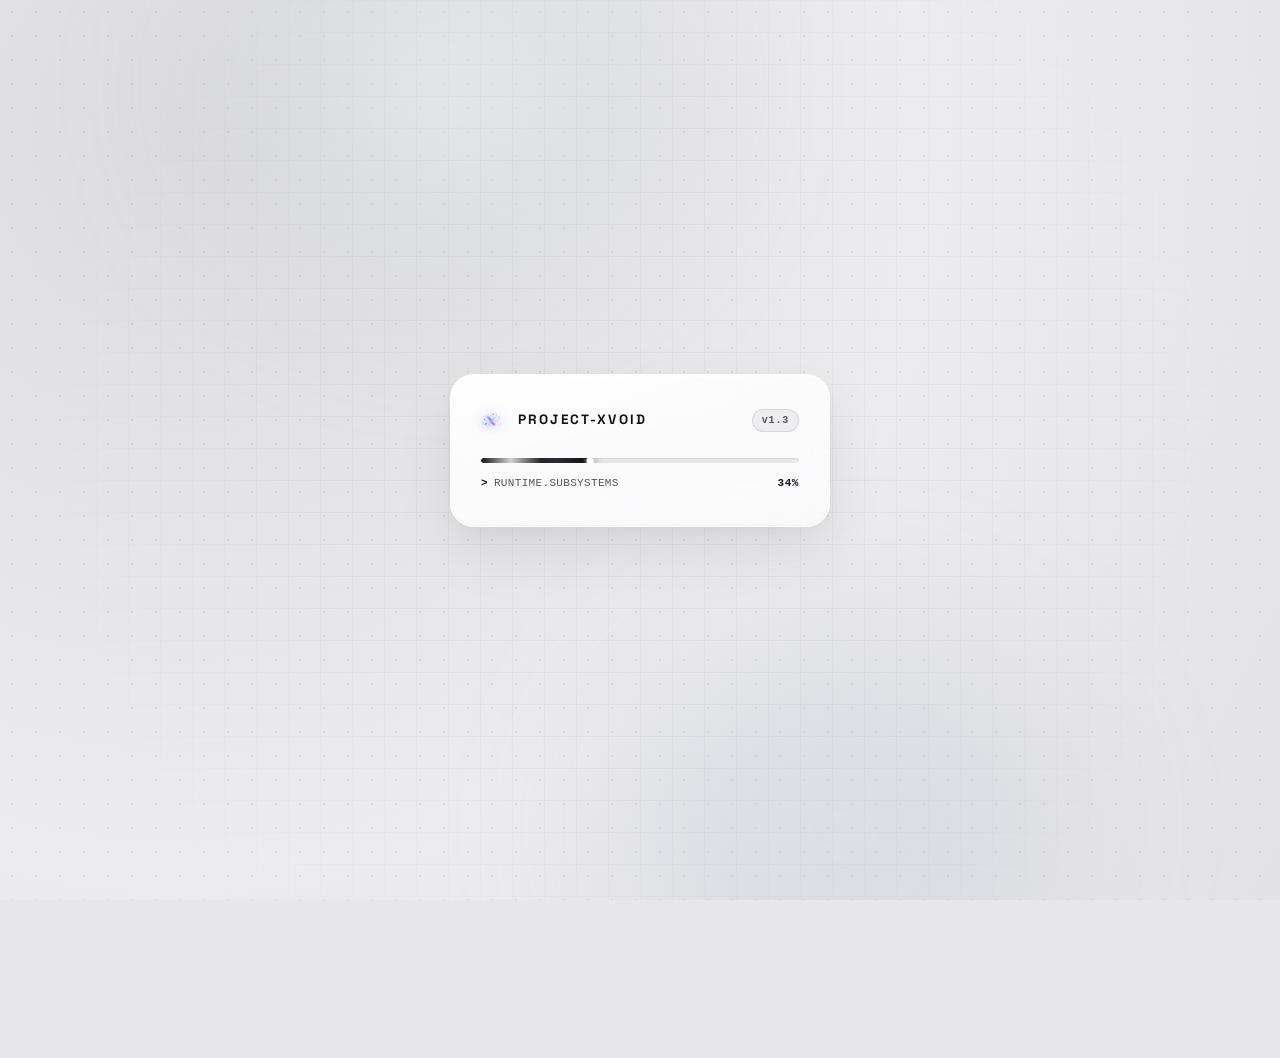
==== web/index.html @ 34823abd "feat: animate loading spinner directly inside action buttons and remove static loading text" ====
<!DOCTYPE html>
<html lang="id">
<head>
  <meta charset="UTF-8">
  <meta name="viewport" content="width=device-width, initial-scale=1.0, maximum-scale=1.0, user-scalable=no">
  <title>PROJECT-XVOID — Modular Terminal Toolkit</title>
  <link rel="preconnect" href="https://fonts.googleapis.com">
  <link rel="preconnect" href="https://fonts.gstatic.com" crossorigin>
  <link href="https://fonts.googleapis.com/css2?family=Space+Grotesk:wght@300;400;500;600;700&display=swap" rel="stylesheet">
  <link rel="icon" type="image/png" href="favicon.png">
  <link rel="shortcut icon" href="favicon.ico">
  <link rel="apple-touch-icon" href="favicon.png">
  <link rel="stylesheet" href="css/loader.css?v=2.2">
  <link rel="stylesheet" href="css/style.css?v=3.0">
</head>
<body>

  <div id="xvoidLoader" class="xv-loader" aria-label="Memuat PROJECT-XVOID" role="status">
    <div class="xv-loader-aurora xv-aurora-1" aria-hidden="true"></div>
    <div class="xv-loader-aurora xv-aurora-2" aria-hidden="true"></div>
    <div class="xv-loader-grid-bg" aria-hidden="true"></div>

    <div class="xv-loader-box" id="xvLoaderBox">
      <div class="xv-loader-header">
        <div class="xv-loader-brand">
          <img src="favicon.png" alt="XVoid Icon" style="width:20px;height:20px;object-fit:contain;margin-right:6px;filter:drop-shadow(0 0 6px rgba(138,92,246,0.5));">
          <span class="xv-loader-title">PROJECT-XVOID</span>
        </div>
        <span class="xv-loader-version">v1.3</span>
      </div>
      <div class="xv-loader-track-wrap">
        <div class="xv-loader-track">
          <div class="xv-loader-bar" id="xvProgressBar"></div>
          <div class="xv-loader-sheen"></div>
        </div>
        <div class="xv-loader-meta">
          <span class="xv-loader-status" id="xvStatus">CORE.INITIALIZE</span>
          <span class="xv-loader-pct" id="xvProgressPct">0%</span>
        </div>
      </div>
    </div>

    <div class="xv-intro-box" id="xvIntroBox" aria-hidden="true">
      <div class="xv-intro-pill" id="xvIntroPill">
        <span class="xv-intro-dot"></span>
        <span class="xv-intro-tag">INITIALIZATION COMPLETE</span>
      </div>
      <h1 class="xv-intro-title" id="xvIntroTitle">
        <span id="xvTypewriterText"></span><span class="xv-cursor" id="xvCursor" aria-hidden="true">|</span>
      </h1>
      <p class="xv-intro-sub" id="xvIntroSub">Modular Terminal Toolkit · Systems Operational</p>
      <div class="xv-intro-line" id="xvIntroLine"></div>
    </div>
  </div>
  
  <div class="bg-canvas">
    <div class="dot-grid"></div>
    <canvas id="bgCanvas"></canvas>
    <div class="blob blob-top"></div>
    <div class="blob blob-bottom"></div>
    <div class="blob blob-1"></div>
    <div class="blob blob-2"></div>
    <div class="blob blob-3"></div>
    <div class="shapes-layer" id="shapesLayer"></div>
  </div>
  <canvas id="clickFxCanvas"></canvas>
  <nav class="tab-nav" id="tabNav" aria-label="Navigasi utama">
    <div class="tab-nav-track" id="tabNavTrack">
      <div class="tab-thumb" id="tabThumb" aria-hidden="true"></div>

      <button class="tab-item active" id="tab-home" onclick="goPage('home')" aria-current="page">
        <svg width="18" height="18" viewBox="0 0 24 24" fill="none" stroke="currentColor" stroke-width="2.5" stroke-linecap="round" stroke-linejoin="round"><path d="M3 9l9-7 9 7v11a2 2 0 0 1-2 2H5a2 2 0 0 1-2-2z"/><polyline points="9 22 9 12 15 12 15 22"/></svg>
        <span>Beranda</span>
      </button>

      <button class="tab-item" id="tab-stromai" onclick="goPage('stromai')">
        <svg width="18" height="18" viewBox="0 0 24 24" fill="none" stroke="currentColor" stroke-width="2.5" stroke-linecap="round" stroke-linejoin="round"><path d="M21 15a2 2 0 0 1-2 2H7l-4 4V5a2 2 0 0 1 2-2h14a2 2 0 0 1 2 2z"/></svg>
        <span>XVoid AI</span>
      </button>

      <button class="tab-item" id="tab-osint" onclick="goPage('osint')">
        <svg width="18" height="18" viewBox="0 0 24 24" fill="none" stroke="currentColor" stroke-width="2.5" stroke-linecap="round" stroke-linejoin="round"><circle cx="11" cy="11" r="8"/><line x1="21" y1="21" x2="16.65" y2="16.65"/></svg>
        <span>OSINT Hub</span>
      </button>

      <button class="tab-item" id="tab-phonehub" onclick="goPage('phonehub')">
        <svg width="18" height="18" viewBox="0 0 24 24" fill="none" stroke="currentColor" stroke-width="2.5" stroke-linecap="round" stroke-linejoin="round"><path d="M22 16.92v3a2 2 0 0 1-2.18 2 19.79 19.79 0 0 1-8.63-3.07A19.5 19.5 0 0 1 4.69 12 19.79 19.79 0 0 1 1.62 3.42 2 2 0 0 1 3.6 1h3a2 2 0 0 1 2 1.72c.127.96.361 1.903.7 2.81a2 2 0 0 1-.45 2.11L7.91 8.77a16 16 0 0 0 6 6l.87-.87a2 2 0 0 1 2.11-.45c.907.339 1.85.573 2.81.7A2 2 0 0 1 22 16.92z"/></svg>
        <span>Phone &amp; SMS</span>
      </button>

      <button class="tab-item" id="tab-githubsuite" onclick="goPage('githubsuite')">
        <svg width="18" height="18" viewBox="0 0 24 24" fill="none" stroke="currentColor" stroke-width="2.5" stroke-linecap="round" stroke-linejoin="round"><path d="M9 19c-5 1.5-5-2.5-7-3m14 6v-3.87a3.37 3.37 0 0 0-.94-2.61c3.14-.35 6.44-1.54 6.44-7A5.44 5.44 0 0 0 20 4.77 5.07 5.07 0 0 0 19.91 1S18.73.65 16 2.48a13.38 13.38 0 0 0-7 0C6.27.65 5.09 1 5.09 1A5.07 5.07 0 0 0 5 4.77a5.44 5.44 0 0 0-1.5 3.78c0 5.42 3.3 6.61 6.44 7A3.37 3.37 0 0 0 9 18.13V22"/></svg>
        <span>GitHub Suite</span>
      </button>

      <button class="tab-item" id="tab-reconhub" onclick="goPage('reconhub')">
        <svg width="18" height="18" viewBox="0 0 24 24" fill="none" stroke="currentColor" stroke-width="2.5" stroke-linecap="round" stroke-linejoin="round"><circle cx="12" cy="12" r="10"/><line x1="2" y1="12" x2="22" y2="12"/><path d="M12 2a15.3 15.3 0 0 1 4 10 15.3 15.3 0 0 1-4 10 15.3 15.3 0 0 1-4-10 15.3 15.3 0 0 1 4-10z"/></svg>
        <span>Network Recon</span>
      </button>

      <button class="tab-item" id="tab-medialab" onclick="goPage('medialab')">
        <svg width="18" height="18" viewBox="0 0 24 24" fill="none" stroke="currentColor" stroke-width="2.5" stroke-linecap="round" stroke-linejoin="round"><rect x="3" y="3" width="18" height="18" rx="2" ry="2"/><circle cx="8.5" cy="8.5" r="1.5"/><polyline points="21 15 16 10 5 21"/></svg>
        <span>Media Lab</span>
      </button>

      <button class="tab-item" id="tab-devsuite" onclick="goPage('devsuite')">
        <svg width="18" height="18" viewBox="0 0 24 24" fill="none" stroke="currentColor" stroke-width="2.5" stroke-linecap="round" stroke-linejoin="round"><polyline points="16 18 22 12 16 6"/><polyline points="8 6 2 12 8 18"/></svg>
        <span>Dev Suite</span>
      </button>

      <button class="tab-item" id="tab-pentest" onclick="goPage('pentest')">
        <svg width="18" height="18" viewBox="0 0 24 24" fill="none" stroke="currentColor" stroke-width="2.5" stroke-linecap="round" stroke-linejoin="round"><path d="M12 2L2 7v7c0 5 4 9 10 9s10-4 10-9V7l-10-5z"/></svg>
        <span>Pentest</span>
      </button>
    </div>
  </nav>

  <main class="page-container">

    <section class="page-view" id="view-pentest">
      <div class="glass-card">
        <div class="card-badge">PENTEST TOOL</div>
        <h2 class="card-title">Strix Pentest Scanner</h2>
        <p class="card-desc">Gunakan Strix untuk melakukan pemindaian keamanan penuh terhadap target URL. Tool ini mendeteksi celah, header, dan konfigurasi server secara otomatis.</p>
        <div class="form-group">
          <label class="form-label" for="strix-url">Target URL</label>
          <div class="input-with-btn">
            <input type="text" class="form-input" id="strix-url" placeholder="https://example.com" onkeydown="if(event.key==='Enter') runStrixScan()">
            <button class="btn-primary" id="strix-btn" onclick="runStrixScan()">
              <svg width="15" height="15" viewBox="0 0 24 24" fill="none" stroke="currentColor" stroke-width="2.5" stroke-linecap="round" stroke-linejoin="round"><path d="M12 2L2 7v7c0 5 4 9 10 9s10-4 10-9V7l-10-5z"/></svg>
              <span>Mulai Scan</span>
            </button>
          </div>
        </div>
        <div class="loading" id="strix-btn-loading" style="display:none !important;"></div>
        <div id="strix-result-box" style="display:none;margin-top:20px;">
          <div id="strix-visual-result"></div>
          <div style="margin-top:16px;display:flex;justify-content:space-between;align-items:center;">
            <button class="btn-secondary" id="strix-toggle-raw" onclick="toggleStrixRaw()" style="font-size:11.5px;padding:5px 12px;">
              <span>Tampilkan Raw JSON</span>
            </button>
            <button class="btn-secondary" onclick="copyText('strix-result')" style="font-size:11.5px;padding:5px 12px;">
              <span>Salin Hasil</span>
            </button>
          </div>
          <pre id="strix-result" style="display:none;margin-top:10px;background:var(--gray-50);border:1.5px solid var(--gray-200);border-radius:12px;padding:16px;font-size:12px;overflow:auto;max-height:400px;text-align:left;white-space:pre-wrap;word-break:break-all;"></pre>
        </div>
      </div>
    </section>

    <section class="page-view visible" id="view-home">
      <div class="glass-card text-center">
        <div style="display:flex;justify-content:center;align-items:center;margin-bottom:12px;">
          <img src="logo.png" alt="Project-XVoid" class="xv-brand-logo-img">
        </div>
        <div class="card-badge" onclick="openChangelogModal()" style="cursor:pointer;" title="Klik untuk melihat catatan rilis & pembaruan">
          <svg width="12" height="12" viewBox="0 0 24 24" fill="none" stroke="currentColor" stroke-width="2.5" stroke-linecap="round" stroke-linejoin="round">
            <polygon points="13 2 3 14 12 14 11 22 21 10 12 10 13 2"/>
          </svg>
          Project-XVOID v1.3 · <span style="text-decoration:underline;text-underline-offset:2px;">Lihat Update</span>
        </div>
        <h1 class="card-title">Modular Cyber &amp; Dev Suite</h1>
        <p class="card-desc">Toolkit komprehensif terintegrasi: OSINT Sherlock, Discord Lookup, Temp Virtual SMS, Subdomain Recon, Port Scanner, IP Threat Intel, AI Media Lab, Alight Motion, &amp; Dev Utilities.</p>

        <div class="tools-grid">
          <div class="tool-card" onclick="goPage('osint', {sub: 'sherlock'})">
            <div class="tool-icon-wrap">
              <svg width="15" height="15" viewBox="0 0 24 24" fill="none" stroke="currentColor" stroke-width="2.5" stroke-linecap="round" stroke-linejoin="round"><circle cx="11" cy="11" r="8"/><line x1="21" y1="21" x2="16.65" y2="16.65"/></svg>
            </div>
            <div class="tool-title">OSINT &amp; Identity</div>
            <div class="tool-desc">Sherlock (30+ Medsos via TrackLu), Cek NIK KTP Indonesia, Discord Lookup, &amp; Breach Checker.</div>
          </div>

          <div class="tool-card" onclick="goPage('phonehub', {sub: 'ceknomor'})">
            <div class="tool-icon-wrap">
              <svg width="15" height="15" viewBox="0 0 24 24" fill="none" stroke="currentColor" stroke-width="2.5" stroke-linecap="round" stroke-linejoin="round"><path d="M22 16.92v3a2 2 0 0 1-2.18 2 19.79 19.79 0 0 1-8.63-3.07A19.5 19.5 0 0 1 4.69 12 19.79 19.79 0 0 1 1.62 3.42 2 2 0 0 1 3.6 1h3a2 2 0 0 1 2 1.72c.127.96.361 1.903.7 2.81a2 2 0 0 1-.45 2.11L7.91 8.77a16 16 0 0 0 6 6l.87-.87a2 2 0 0 1 2.11-.45c.907.339 1.85.573 2.81.7A2 2 0 0 1 22 16.92z"/></svg>
            </div>
            <div class="tool-title">Phone &amp; Temp SMS</div>
            <div class="tool-desc">Cek Nomor Caller-ID &amp; Nomor Virtual Gratis untuk terima SMS kode OTP.</div>
          </div>

          <div class="tool-card" onclick="goPage('githubsuite', {sub: 'scanrepo'})">
            <div class="tool-icon-wrap">
              <svg width="15" height="15" viewBox="0 0 24 24" fill="none" stroke="currentColor" stroke-width="2.5" stroke-linecap="round" stroke-linejoin="round"><path d="M9 19c-5 1.5-5-2.5-7-3m14 6v-3.87a3.37 3.37 0 0 0-.94-2.61c3.14-.35 6.44-1.54 6.44-7A5.44 5.44 0 0 0 20 4.77 5.07 5.07 0 0 0 19.91 1S18.73.65 16 2.48a13.38 13.38 0 0 0-7 0C6.27.65 5.09 1 5.09 1A5.07 5.07 0 0 0 5 4.77a5.44 5.44 0 0 0-1.5 3.78c0 5.42 3.3 6.61 6.44 7A3.37 3.37 0 0 0 9 18.13V22"/></svg>
            </div>
            <div class="tool-title">GitHub Intel Suite</div>
            <div class="tool-desc">Audit keamanan repositori &amp; Deep User Profiler (pembongkar email commit).</div>
          </div>

          <div class="tool-card" onclick="goPage('reconhub', {sub: 'subdomains'})">
            <div class="tool-icon-wrap">
              <svg width="15" height="15" viewBox="0 0 24 24" fill="none" stroke="currentColor" stroke-width="2.5" stroke-linecap="round" stroke-linejoin="round"><circle cx="12" cy="12" r="10"/><line x1="2" y1="12" x2="22" y2="12"/><path d="M12 2a15.3 15.3 0 0 1 4 10 15.3 15.3 0 0 1-4 10 15.3 15.3 0 0 1-4-10 15.3 15.3 0 0 1 4-10z"/></svg>
            </div>
            <div class="tool-title">Network Recon</div>
            <div class="tool-desc">Subdomain crt.sh, Audit Keamanan Web &amp; SSL, Port Scanner, &amp; IP Threat Intel.</div>
          </div>

          <div class="tool-card" onclick="goPage('medialab', {sub: 'gambar'})">
            <div class="tool-icon-wrap">
              <svg width="15" height="15" viewBox="0 0 24 24" fill="none" stroke="currentColor" stroke-width="2.5" stroke-linecap="round" stroke-linejoin="round"><rect x="3" y="3" width="18" height="18" rx="2" ry="2"/><circle cx="8.5" cy="8.5" r="1.5"/><polyline points="21 15 16 10 5 21"/></svg>
            </div>
            <div class="tool-title">Media &amp; Visual Lab</div>
            <div class="tool-desc">AI Buat Gambar, Universal Downloader, Video to GIF/WebP, &amp; EXIF GPS Map.</div>
          </div>

          <div class="tool-card" onclick="goPage('devsuite', {sub: 'alightmotion'})">
            <div class="tool-icon-wrap">
              <svg width="15" height="15" viewBox="0 0 24 24" fill="none" stroke="currentColor" stroke-width="2.5" stroke-linecap="round" stroke-linejoin="round"><path d="M10 13a5 5 0 0 0 7.54.54l3-3a5 5 0 0 0-7.07-7.07l-1.72 1.71"/><path d="M14 11a5 5 0 0 0-7.54-.54l-3 3a5 5 0 0 0 7.07 7.07l1.71-1.71"/></svg>
            </div>
            <div class="tool-title">Alight Motion &amp; Dev</div>
            <div class="tool-desc">Alight Motion Magic Link, Base64, Web Tools, Steganografi, &amp; Browser Fingerprint.</div>
          </div>

          <div class="tool-card" onclick="goPage('stromai')">
            <div class="tool-icon-wrap">
              <svg width="15" height="15" viewBox="0 0 24 24" fill="none" stroke="currentColor" stroke-width="2.5" stroke-linecap="round" stroke-linejoin="round"><path d="M21 15a2 2 0 0 1-2 2H7l-4 4V5a2 2 0 0 1 2-2h14a2 2 0 0 1 2 2z"/></svg>
            </div>
            <div class="tool-title">XVoid AI Chat</div>
            <div class="tool-desc">Asisten cerdas cyber &amp; coding eksklusif dari Project-XVOID.</div>
          </div>
        </div>
      </div>
    </section>

    <section class="page-view" id="view-stromai">
      <div class="glass-card ai-card">
        
        <div class="ai-header">
          <div class="ai-header-info">
            <div class="ai-header-badge-row">
              <span class="card-badge ai-badge-mini">INTELLIGENCE</span>
              <span class="ai-live-indicator"><span class="ai-dot-pulse"></span> Online</span>
            </div>
            <h2 class="ai-title">XVoid AI Assistant</h2>
            <p class="ai-subtitle">Asisten percakapan cerdas yang terintegrasi langsung dengan Project-XVOID.</p>
          </div>

          <div class="ai-header-controls">
            
            <input type="hidden" id="ai-model" value="strom">
            <div class="custom-select-wrap ai-model-compact-wrap" id="cs-ai-model">
              <div class="custom-select-trigger ai-compact-trigger" onclick="toggleCustomSelect('cs-ai-model')" title="Pilih Model AI">
                <span id="cs-ai-model-label">Standard</span>
                <svg class="custom-select-chevron" viewBox="0 0 24 24" fill="none" stroke="currentColor" stroke-width="2.5" stroke-linecap="round" stroke-linejoin="round"><polyline points="6 9 12 15 18 9"/></svg>
              </div>
              <div class="custom-select-options ai-compact-options">
                <div class="custom-option selected" data-val="strom" onclick="selectAiModel('strom', 'Standard', 'XVoid Standard')">
                  <span>Standard (Default)</span>
                  <span class="custom-option-check"><svg width="12" height="12" viewBox="0 0 24 24" fill="none" stroke="currentColor" stroke-width="3" stroke-linecap="round" stroke-linejoin="round"><polyline points="20 6 9 17 4 12"/></svg></span>
                </div>
                <div class="custom-option" data-val="advanced" onclick="selectAiModel('advanced', 'Advanced', 'XVoid Advanced')">
                  <span>Advanced (Reasoning)</span>
                  <span class="custom-option-check"><svg width="12" height="12" viewBox="0 0 24 24" fill="none" stroke="currentColor" stroke-width="3" stroke-linecap="round" stroke-linejoin="round"><polyline points="20 6 9 17 4 12"/></svg></span>
                </div>
                <div class="custom-option" data-val="code" onclick="selectAiModel('code', 'Dev Expert', 'XVoid Dev Expert')">
                  <span>Dev Expert (Koding)</span>
                  <span class="custom-option-check"><svg width="12" height="12" viewBox="0 0 24 24" fill="none" stroke="currentColor" stroke-width="3" stroke-linecap="round" stroke-linejoin="round"><polyline points="20 6 9 17 4 12"/></svg></span>
                </div>
                <div class="custom-option" data-val="deep" onclick="selectAiModel('deep', 'Deep Thinking', 'XVoid Deep Thinking')">
                  <span>Deep Thinking (Riset)</span>
                  <span class="custom-option-check"><svg width="12" height="12" viewBox="0 0 24 24" fill="none" stroke="currentColor" stroke-width="3" stroke-linecap="round" stroke-linejoin="round"><polyline points="20 6 9 17 4 12"/></svg></span>
                </div>
              </div>
            </div>

            <button type="button" class="btn-fullscreen-toggle" id="ai-fullscreen-btn" onclick="toggleAiFullscreen()" title="Fullscreen" aria-label="Toggle Fullscreen">
              <svg class="fs-icon-expand" width="15" height="15" viewBox="0 0 24 24" fill="none" stroke="currentColor" stroke-width="2.3" stroke-linecap="round" stroke-linejoin="round">
                <path d="M15 3h6v6M9 21H3v-6M21 3l-7 7M3 21l7-7"/>
              </svg>
              <svg class="fs-icon-compress" width="15" height="15" viewBox="0 0 24 24" fill="none" stroke="currentColor" stroke-width="2.3" stroke-linecap="round" stroke-linejoin="round" style="display:none;">
                <path d="M4 14h6v6M20 10h-6V4M14 10l7-7M3 21l7-7"/>
              </svg>
            </button>
          </div>
        </div>

        <div class="chat-window">
          <div class="chat-messages" id="ai-messages">
            <div class="chat-bubble ai">
              Halo! Saya <strong>XVoid</strong>, asisten AI dari Project-XVOID. Ada yang bisa saya bantu hari ini?
            </div>
          </div>
          <div class="chat-input-wrap">
            <div class="chat-input-box">
              <textarea 
                id="ai-input" 
                rows="1" 
                placeholder="Tanyakan apapun ke XVoid AI..." 
                aria-label="Pesan ke XVoid AI"
                autocomplete="off"
                autocorrect="off"
                spellcheck="false"
              ></textarea>
              <div class="chat-input-actions">
                <span class="chat-input-hint">Shift+↵</span>
                <button type="button" class="chat-send-btn" id="ai-send-btn" onclick="sendAiMessage()" aria-label="Kirim pesan" title="Kirim">
                  <svg width="14" height="14" viewBox="0 0 24 24" fill="none" stroke="currentColor" stroke-width="2.5" stroke-linecap="round" stroke-linejoin="round">
                    <line x1="22" y1="2" x2="11" y2="13"></line>
                    <polygon points="22 2 15 22 11 13 2 9 22 2"></polygon>
                  </svg>
                </button>
              </div>
            </div>
          </div>
        </div>

        <div style="display:flex;justify-content:space-between;align-items:center;">
          <button class="btn-secondary" onclick="clearAiChat()">Reset Chat Session</button>
          <span id="ai-engine-badge" style="font-size:11px;color:var(--gray-600);font-weight:600;">Engine: XVoid Standard</span>
        </div>
      </div>
    </section>

    <section class="page-view" id="view-osint">
      <div class="subtab-nav" id="subtab-nav-osint">
        <button class="subtab-btn active" id="btn-sub-osint-sherlock" onclick="switchSubTab('osint', 'sherlock')">
          <svg width="15" height="15" viewBox="0 0 24 24" fill="none" stroke="currentColor" stroke-width="2.5" stroke-linecap="round" stroke-linejoin="round"><circle cx="11" cy="11" r="8"/><line x1="21" y1="21" x2="16.65" y2="16.65"/></svg>
          <span>Sherlock</span>
        </button>
        <button class="subtab-btn" id="btn-sub-osint-discord" onclick="switchSubTab('osint', 'discord')">
          <svg width="15" height="15" viewBox="0 0 24 24" fill="none" stroke="currentColor" stroke-width="2.5" stroke-linecap="round" stroke-linejoin="round"><path d="M18 6h-5m3 5h-3m3 5h-3M4 19V5a2 2 0 0 1 2-2h12a2 2 0 0 1 2 2v14l-4-4H6a2 2 0 0 1-2-2z"/></svg>
          <span>Discord ID</span>
        </button>
        <button class="subtab-btn" id="btn-sub-osint-breach" onclick="switchSubTab('osint', 'breach')">
          <svg width="15" height="15" viewBox="0 0 24 24" fill="none" stroke="currentColor" stroke-width="2.5" stroke-linecap="round" stroke-linejoin="round"><path d="M12 22s8-4 8-10V5l-8-3-8 3v7c0 6 8 10 8 10z"/></svg>
          <span>Breach Check</span>
        </button>
        <button class="subtab-btn" id="btn-sub-osint-nik" onclick="switchSubTab('osint', 'nik')">
          <svg width="15" height="15" viewBox="0 0 24 24" fill="none" stroke="currentColor" stroke-width="2.5" stroke-linecap="round" stroke-linejoin="round"><rect x="3" y="4" width="18" height="16" rx="3"/><circle cx="9" cy="10" r="2"/><line x1="15" y1="8" x2="17" y2="8"/><line x1="15" y1="12" x2="17" y2="12"/><line x1="7" y1="16" x2="17" y2="16"/></svg>
          <span>Cek NIK KTP</span>
        </button>
      </div>

      <!-- Pane 1: Sherlock -->
      <div class="subtab-pane active" id="subpane-osint-sherlock">
        <div class="glass-card">
          <div class="card-badge">OSINT INTEL</div>
          <h2 class="card-title">Username Sherlock Scanner</h2>
          <p class="card-desc">Satu username untuk melacak jejak digital di 20+ platform media sosial &amp; developer secara instan.</p>
          <div class="form-group">
            <label class="form-label">Username Target</label>
            <div class="input-with-btn">
              <input type="text" class="form-input" id="sherlock-input" placeholder="Username target" onkeydown="if(event.key==='Enter') runSherlock()">
              <button class="btn-primary" id="sherlock-btn" onclick="runSherlock()">
                <svg width="15" height="15" viewBox="0 0 24 24" fill="none" stroke="currentColor" stroke-width="2.5" stroke-linecap="round" stroke-linejoin="round"><circle cx="11" cy="11" r="8"/><line x1="21" y1="21" x2="16.65" y2="16.65"/></svg>
                <span>Scan Platform</span>
              </button>
            </div>
          </div>
          <div class="loading" id="sherlock-loading" style="display:none !important;"></div>
          <div id="sherlock-result-box" style="display:none;margin-top:16px;">
            <div style="display:flex;justify-content:space-between;align-items:center;margin-bottom:10px;">
              <div class="chips-title" id="sherlock-summary-title">Hasil Pelacakan Akun:</div>
              <span class="card-badge" id="sherlock-stats-badge" style="margin:0;">-- Ditemukan</span>
            </div>
            <div class="sherlock-grid" id="sherlock-grid"></div>
          </div>
        </div>
      </div>

      <!-- Pane 2: Discord Lookup -->
      <div class="subtab-pane" id="subpane-osint-discord">
        <div class="glass-card">
          <div class="card-badge">DISCORD INTEL</div>
          <h2 class="card-title">Discord User ID Lookup</h2>
          <p class="card-desc">Bongkar tanggal dan detik pembuatan akun Discord, umur akun, ID proses/worker, dan foto profil via Snowflake ID.</p>
          <div class="form-group">
            <label class="form-label">Discord User ID (Snowflake)</label>
            <div class="input-with-btn">
              <input type="text" class="form-input" id="discord-input" placeholder="Discord User ID" onkeydown="if(event.key==='Enter') runDiscordLookup()">
              <button class="btn-primary" id="discord-btn" onclick="runDiscordLookup()">
                <svg width="15" height="15" viewBox="0 0 24 24" fill="none" stroke="currentColor" stroke-width="2.5" stroke-linecap="round" stroke-linejoin="round"><circle cx="11" cy="11" r="8"/><line x1="21" y1="21" x2="16.65" y2="16.65"/></svg>
                <span>Cek Identitas</span>
              </button>
            </div>
          </div>
          <div class="loading" id="discord-loading" style="display:none !important;"></div>
          <div id="discord-result-box" style="display:none;margin-top:16px;">
            <div style="display:flex;gap:16px;align-items:center;background:var(--gray-50);border:1.5px solid var(--gray-200);border-radius:14px;padding:16px;">
              <img id="discord-avatar" src="" alt="Avatar" style="width:72px;height:72px;border-radius:50%;border:2px solid var(--black);object-fit:cover;">
              <div style="flex:1;">
                <div style="display:flex;align-items:center;gap:8px;">
                  <h3 id="discord-tag" style="font-size:18px;font-weight:700;">--</h3>
                  <span id="discord-bot-badge" class="card-badge" style="display:none;margin:0;background:var(--black);color:#fff;">BOT</span>
                </div>
                <div style="font-size:12px;color:var(--gray-600);margin-top:4px;">ID: <code id="discord-uid-label">--</code></div>
              </div>
            </div>
            <div class="stats-grid" style="margin-top:14px;">
              <div class="stat-card">
                <div class="stat-label">Tanggal Dibuat (WIB)</div>
                <div class="stat-val" id="discord-created-wib" style="font-size:14px;">--</div>
              </div>
              <div class="stat-card">
                <div class="stat-label">Tanggal Dibuat (UTC)</div>
                <div class="stat-val" id="discord-created-utc" style="font-size:14px;">--</div>
              </div>
              <div class="stat-card">
                <div class="stat-label">Usia Akun</div>
                <div class="stat-val" id="discord-age-days" style="font-size:14px;">-- Hari</div>
              </div>
              <div class="stat-card">
                <div class="stat-label">Internal Node</div>
                <div class="stat-val" id="discord-node-info" style="font-size:14px;">Worker #0</div>
              </div>
            </div>
          </div>
        </div>
      </div>

      <!-- Pane 3: Breach Checker -->
      <div class="subtab-pane" id="subpane-osint-breach">
        <div class="glass-card">
          <div class="card-badge">PRIVASI &amp; KEAMANAN</div>
          <h2 class="card-title">Database Breach &amp; Password Leak Shield</h2>
          <p class="card-desc">Cek apakah password atau email Anda pernah bocor dalam kebocoran data internet global via K-Anonymity SHA-1.</p>
          <div class="form-group">
            <label class="form-label">Email atau Kata Sandi</label>
            <div class="input-with-btn">
              <input type="text" class="form-input" id="breach-input" placeholder="Alamat email aktif" onkeydown="if(event.key==='Enter') runBreachCheck()">
              <button class="btn-primary" id="breach-btn" onclick="runBreachCheck()">
                <svg width="15" height="15" viewBox="0 0 24 24" fill="none" stroke="currentColor" stroke-width="2.5" stroke-linecap="round" stroke-linejoin="round"><path d="M12 22s8-4 8-10V5l-8-3-8 3v7c0 6 8 10 8 10z"/></svg>
                <span>Audit Kebocoran</span>
              </button>
            </div>
            <div style="font-size:11px;color:var(--gray-400);margin-top:6px;display:flex;align-items:center;gap:5px;"><svg width="11" height="11" viewBox="0 0 24 24" fill="none" stroke="currentColor" stroke-width="2.5" stroke-linecap="round" stroke-linejoin="round"><rect x="3" y="11" width="18" height="11" rx="2" ry="2"/><path d="M7 11V7a5 5 0 0 1 10 0v4"/></svg> Aman: Menggunakan metode K-Anonymity (hanya 5 karakter awal hash SHA-1 yang dikirim, password asli tidak pernah dikirim).</div>
          </div>
          <div class="loading" id="breach-loading" style="display:none !important;"></div>
          <div id="breach-result-box" style="display:none;margin-top:16px;">
            <div id="breach-banner" style="padding:14px 18px;border-radius:12px;margin-bottom:14px;font-weight:600;"></div>
            <div id="breach-details" style="background:var(--gray-50);border:1.5px solid var(--gray-200);border-radius:12px;padding:14px 16px;font-size:13px;display:flex;flex-direction:column;gap:8px;"></div>
          </div>
        </div>
      </div>

      <!-- Pane 4: NIK KTP Indonesia (Resource: osint-indonesia-v3) -->
      <div class="subtab-pane" id="subpane-osint-nik">
        <div class="glass-card">
          <div style="display:flex;justify-content:space-between;align-items:center;margin-bottom:12px;flex-wrap:wrap;gap:8px;">
            <div class="card-badge" style="margin:0;">OSINT INDONESIA V3</div>
            <span style="font-size:11px;font-weight:600;color:var(--gray-400);background:var(--gray-100);padding:3px 8px;border-radius:6px;border:1px solid var(--gray-200);">Dukcapil Algorithm &amp; Wilayah DB</span>
          </div>
          <h2 class="card-title">Cek &amp; Bedah NIK KTP Indonesia</h2>
          <p class="card-desc">Dekonstruksi 16-digit NIK KTP resmi untuk melacak Provinsi asal, Kabupaten/Kota, Kecamatan, Tanggal Lahir, Usia, Jenis Kelamin, Shio, Zodiak, dan Google Dorking arsip kependudukan.</p>
          <div class="form-group">
            <label class="form-label">Nomor Induk Kependudukan (16 Digit)</label>
            <div class="input-with-btn">
              <input type="text" class="form-input" id="nik-input" placeholder="Contoh: 3275124308050003" maxlength="25" onkeydown="if(event.key==='Enter') runNikLookup()">
              <button class="btn-primary" id="nik-btn" onclick="runNikLookup()">
                <svg width="15" height="15" viewBox="0 0 24 24" fill="none" stroke="currentColor" stroke-width="2.5" stroke-linecap="round" stroke-linejoin="round"><circle cx="11" cy="11" r="8"/><line x1="21" y1="21" x2="16.65" y2="16.65"/></svg>
                <span>Bedah NIK</span>
              </button>
            </div>
            <div style="font-size:11px;color:var(--gray-400);margin-top:6px;display:flex;align-items:center;gap:5px;">
              <svg width="12" height="12" viewBox="0 0 24 24" fill="none" stroke="currentColor" stroke-width="2.5"><circle cx="12" cy="12" r="10"/><line x1="12" y1="16" x2="12" y2="12"/><line x1="12" y1="8" x2="12.01" y2="8"/></svg>
              <span>Algoritma cerdas mengenali formula tanggal lahir perempuan (tanggal + 40) dan wilayah 38 provinsi di Indonesia.</span>
            </div>
          </div>
          <div class="loading" id="nik-loading" style="display:none !important;"></div>
          <div id="nik-result-box" style="display:none;margin-top:16px;">
            <div class="phone-result-card" style="margin-bottom:16px;">
              <div style="display:flex;justify-content:space-between;align-items:flex-start;flex-wrap:wrap;gap:8px;">
                <div>
                  <div style="font-size:12px;color:var(--gray-500);text-transform:uppercase;letter-spacing:0.5px;font-weight:700;">Nomor Induk Kependudukan Terverifikasi</div>
                  <div style="font-size:22px;font-weight:800;letter-spacing:1.5px;color:var(--black);font-family:monospace;" id="nik-res-number">--</div>
                </div>
                <span class="phone-tag-badge legit" id="nik-res-gender">Laki-laki</span>
              </div>
            </div>

            <div class="stats-grid" style="margin-bottom:16px;">
              <div class="stat-card">
                <div class="stat-label">Provinsi Asal</div>
                <div class="stat-val" id="nik-res-prov" style="font-size:14px;">--</div>
              </div>
              <div class="stat-card">
                <div class="stat-label">Kabupaten / Kota</div>
                <div class="stat-val" id="nik-res-kab" style="font-size:14px;">--</div>
              </div>
              <div class="stat-card">
                <div class="stat-label">Kecamatan (Kode)</div>
                <div class="stat-val" id="nik-res-kec" style="font-size:14px;">--</div>
              </div>
              <div class="stat-card">
                <div class="stat-label">Tanggal Lahir</div>
                <div class="stat-val" id="nik-res-dob" style="font-size:14px;">--</div>
              </div>
              <div class="stat-card">
                <div class="stat-label">Estimasi Usia</div>
                <div class="stat-val" id="nik-res-age" style="font-size:14px;">--</div>
              </div>
              <div class="stat-card">
                <div class="stat-label">Zodiak &amp; Shio</div>
                <div class="stat-val" id="nik-res-astrology" style="font-size:14px;">--</div>
              </div>
            </div>

            <div style="margin-top:18px;">
              <div style="font-size:13px;font-weight:700;color:var(--gray-800);margin-bottom:10px;display:flex;align-items:center;gap:6px;">
                <svg width="15" height="15" viewBox="0 0 24 24" fill="none" stroke="currentColor" stroke-width="2.5"><circle cx="11" cy="11" r="8"/><line x1="21" y1="21" x2="16.65" y2="16.65"/></svg>
                <span>OSINT Verification &amp; Public Records Dorking (osint-indonesia-v3):</span>
              </div>
              <div class="dork-grid" id="nik-dork-grid"></div>
            </div>
          </div>
        </div>
      </div>
    </section>

    <section class="page-view" id="view-phonehub">
      <div class="subtab-nav" id="subtab-nav-phonehub">
        <button class="subtab-btn active" id="btn-sub-phone-ceknomor" onclick="switchSubTab('phonehub', 'ceknomor')">
          <svg width="15" height="15" viewBox="0 0 24 24" fill="none" stroke="currentColor" stroke-width="2.5" stroke-linecap="round" stroke-linejoin="round"><path d="M22 16.92v3a2 2 0 0 1-2.18 2 19.79 19.79 0 0 1-8.63-3.07A19.5 19.5 0 0 1 4.69 12 19.79 19.79 0 0 1 1.62 3.42 2 2 0 0 1 3.6 1h3a2 2 0 0 1 2 1.72c.127.96.361 1.903.7 2.81a2 2 0 0 1-.45 2.11L7.91 8.77a16 16 0 0 0 6 6l.87-.87a2 2 0 0 1 2.11-.45c.907.339 1.85.573 2.81.7A2 2 0 0 1 22 16.92z"/></svg>
          <span>Cek Nomor</span>
        </button>
        <button class="subtab-btn" id="btn-sub-phone-tempsms" onclick="switchSubTab('phonehub', 'tempsms')">
          <svg width="15" height="15" viewBox="0 0 24 24" fill="none" stroke="currentColor" stroke-width="2.5" stroke-linecap="round" stroke-linejoin="round"><path d="M21 15a2 2 0 0 1-2 2H7l-4 4V5a2 2 0 0 1 2-2h14a2 2 0 0 1 2 2z"/></svg>
          <span>Temp SMS</span>
        </button>
      </div>

      <!-- Subpane 1: Cek Nomor -->
      <div class="subtab-pane active" id="subpane-phone-ceknomor">
        <div class="glass-card">
        <div class="card-badge">INTELIJEN NOMOR MULTI-ENGINE</div>
        <h2 class="card-title">Cek Nomor Telepon</h2>
        <p class="card-desc">Sistem deteksi nomor bertingkat: Kaspersky WhoCallsID, GhostIntel v2.5, GhostTrack, OSINT Indonesia v3, PhoneInfoga, dan PhoneOsint.</p>

        <div class="form-group">
          <label class="form-label" for="cn-nomor">Nomor Telepon Target</label>
          <input type="tel" id="cn-nomor" class="form-input" placeholder="Contoh: 081234567890 atau +6281234567890">
        </div>
        <button class="btn-primary" id="cn-btn" onclick="cekNomor()">Cek Nomor Sekarang</button>

        <div class="result-box" id="cn-result">
          <div class="result-header">
            <span class="result-title">HASIL DETEKSI MULTI-ENGINE</span>
            <div style="display:flex;gap:6px;">
              <button class="btn-secondary" id="cn-toggle-json" onclick="toggleJsonView('cn')">Data Mentah (JSON)</button>
              <button class="btn-secondary" onclick="copyText('cn-output')">Salin JSON</button>
            </div>
          </div>

          <div id="cn-formatted-wrap">
            <div class="info-grid" style="margin-top:10px;">
              <div class="info-item">
                <div class="info-label">Nomor Target</div>
                <div class="info-val" id="cn-val-number">-</div>
              </div>
              <div class="info-item">
                <div class="info-label">Operator / Provider</div>
                <div class="info-val" id="cn-val-operator">-</div>
              </div>
              <div class="info-item">
                <div class="info-label">Sumber Deteksi</div>
                <div class="info-val" id="cn-val-source" style="font-size:12px;color:var(--primary);">-</div>
              </div>
              <div class="info-item">
                <div class="info-label">Tipe Saluran</div>
                <div class="info-val" id="cn-val-type">-</div>
              </div>
              <div class="info-item">
                <div class="info-label">Lokasi / Wilayah</div>
                <div class="info-val" id="cn-val-geo">-</div>
              </div>
              <div class="info-item">
                <div class="info-label">Format Tampilan</div>
                <div class="info-val" id="cn-val-format">-</div>
              </div>
            </div>

            <!-- Direct Action Messaging Links -->
            <div id="cn-actions-bar" class="direct-actions-bar" style="display:none;"></div>

            <!-- Pipeline Multi-Engine Resources Section -->
            <div style="margin-top:16px;text-align:left;">
              <div class="chips-title" style="display:flex;align-items:center;gap:6px;">
                <svg width="13" height="13" viewBox="0 0 24 24" fill="none" stroke="currentColor" stroke-width="2.5"><circle cx="12" cy="12" r="10"/><path d="m9 12 2 2 4-4"/></svg>
                STATUS & KONTRIBUSI RESOURCE (MULTI-ENGINE):
              </div>
              <div class="resource-grid" id="cn-resources-grid"></div>
            </div>

            <!-- OSINT Recon & Dork Matrix Section -->
            <div id="cn-dorks-container" style="margin-top:16px;display:none;"></div>

            <!-- Similar Numbers List -->
            <div class="chips-container" id="cn-similar-wrap" style="display:none;">
              <div class="chips-title">Nomor Serupa Terdeteksi:</div>
              <div class="chips-list" id="cn-similar-list"></div>
            </div>
          </div>

          <div class="result-code" id="cn-output" style="max-height:280px;display:none;margin-top:10px;"></div>
        </div>
      </div>
      </div>

      <!-- Subpane 2: Temp Virtual SMS -->
      <div class="subtab-pane" id="subpane-phone-tempsms">
        <div class="glass-card">
          <div class="card-badge">VIRTUAL SIM</div>
          <h2 class="card-title">Temp Virtual SMS OTP Receiver</h2>
          <p class="card-desc">Gunakan nomor telepon publik virtual gratis untuk verifikasi akun WhatsApp, Google, Telegram, TikTok tanpa nomor pribadi.</p>

          <div class="sms-layout">
            <div>
              <div class="chips-title" style="margin-bottom:8px;">Pilih Nomor Virtual:</div>
              <div class="sms-num-list" id="sms-num-list"></div>
            </div>
            <div>
              <div style="display:flex;justify-content:space-between;align-items:center;margin-bottom:8px;">
                <div class="chips-title">Inbox Masuk (<span id="sms-active-num-label">Pilih Nomor</span>):</div>
                <button class="btn-secondary" onclick="reloadSmsInbox()" style="padding:4px 10px;font-size:12px;display:inline-flex;align-items:center;gap:5px;"><svg width="12" height="12" viewBox="0 0 24 24" fill="none" stroke="currentColor" stroke-width="2.5" stroke-linecap="round" stroke-linejoin="round"><polyline points="23 4 23 10 17 10"/><polyline points="1 20 1 14 7 14"/><path d="M3.51 9a9 9 0 0 1 14.85-3.36L23 10M1 14l4.64 4.36A9 9 0 0 0 20.49 15"/></svg> Refresh</button>
              </div>
              <div class="sms-inbox-container" id="sms-inbox-container">
                <div style="padding:20px;text-align:center;color:var(--gray-400);font-size:13px;">Pilih salah satu nomor di sebelah kiri untuk melihat pesan masuk.</div>
              </div>
            </div>
          </div>
        </div>
      </div>
    </section>

    <section class="page-view" id="view-githubsuite">
      <div class="subtab-nav" id="subtab-nav-githubsuite">
        <button class="subtab-btn active" id="btn-sub-gh-scanrepo" onclick="switchSubTab('githubsuite', 'scanrepo')">
          <svg width="15" height="15" viewBox="0 0 24 24" fill="none" stroke="currentColor" stroke-width="2.5" stroke-linecap="round" stroke-linejoin="round"><path d="M9 19c-5 1.5-5-2.5-7-3m14 6v-3.87a3.37 3.37 0 0 0-.94-2.61c3.14-.35 6.44-1.54 6.44-7A5.44 5.44 0 0 0 20 4.77 5.07 5.07 0 0 0 19.91 1S18.73.65 16 2.48a13.38 13.38 0 0 0-7 0C6.27.65 5.09 1 5.09 1A5.07 5.07 0 0 0 5 4.77a5.44 5.44 0 0 0-1.5 3.78c0 5.42 3.3 6.61 6.44 7A3.37 3.37 0 0 0 9 18.13V22"/></svg>
          <span>Scan Repo</span>
        </button>
        <button class="subtab-btn" id="btn-sub-gh-profiler" onclick="switchSubTab('githubsuite', 'profiler')">
          <svg width="15" height="15" viewBox="0 0 24 24" fill="none" stroke="currentColor" stroke-width="2.5" stroke-linecap="round" stroke-linejoin="round"><circle cx="12" cy="7" r="4"/><path d="M5.5 21a8.38 8.38 0 0 1 13 0"/></svg>
          <span>Profiler</span>
        </button>
      </div>

      <div class="subtab-pane active" id="subpane-gh-scanrepo">
        <div class="glass-card">
        <div class="card-badge">AUDIT KEAMANAN REPO</div>
        <h2 class="card-title">Audit Repositori GitHub</h2>
        <p class="card-desc">Analisis keamanan repositori GitHub secara otomatis — deteksi kerentanan, kebocoran kunci rahasia, dan kelemahan kode.</p>

        <div class="form-group">
          <label class="form-label" for="sr-url">URL Repositori GitHub</label>
          <input type="url" id="sr-url" class="form-input" placeholder="URL repository GitHub">
        </div>
        <button class="btn-primary" id="sr-btn" onclick="scanRepo()">Mulai Audit Keamanan</button>

        <div class="result-box" id="sr-result">
          <div class="result-header">
            <span class="result-title" id="sr-status">HASIL AUDIT KEAMANAN</span>
            <div style="display:flex;gap:6px;">
              <button class="btn-secondary" id="sr-toggle-json" onclick="toggleJsonView('sr')">Data Mentah (JSON)</button>
              <button class="btn-secondary" onclick="copyText('sr-output')">Salin JSON</button>
            </div>
          </div>

          <div id="sr-formatted-wrap">
            
            <div class="info-grid" style="margin-top:10px;">
              <div class="info-item">
                <div class="info-label">Repositori</div>
                <div class="info-val" id="sr-val-repo" style="font-size:12px;word-break:break-all;">-</div>
              </div>
              <div class="info-item">
                <div class="info-label">Bahasa Utama</div>
                <div class="info-val" id="sr-val-lang">-</div>
              </div>
              <div class="info-item">
                <div class="info-label">Skor Risiko</div>
                <div class="info-val" id="sr-val-score">-</div>
              </div>
              <div class="info-item">
                <div class="info-label">Tingkat Risiko</div>
                <div class="info-val" id="sr-val-level">-</div>
              </div>
            </div>

            <div id="sr-badges-wrap" style="display:none;margin-top:14px;">
              <div class="chips-title">Informasi Repositori:</div>
              <div id="sr-badges-list"></div>
            </div>

            <div id="sr-findings-wrap" style="margin-top:16px;">
              <div class="chips-title" id="sr-findings-title">Temuan Kerentanan:</div>
              <div class="findings-list" id="sr-findings-list"></div>
            </div>
          </div>

          <div class="result-code" id="sr-output" style="max-height:350px;display:none;margin-top:10px;"></div>
        </div>
      </div>
      </div>

      <div class="subtab-pane" id="subpane-gh-profiler">
        <div class="glass-card">
          <div class="card-badge">DEV OSINT</div>
          <h2 class="card-title">GitHub Deep User Profiler</h2>
          <p class="card-desc">Audit profil developer GitHub, lacak email pribadi yang bocor di commit history, dan analisa statistik aktivitas repositori.</p>
          <div class="form-group">
            <label class="form-label">Username GitHub</label>
            <div class="input-with-btn">
              <input type="text" class="form-input" id="ghp-input" placeholder="Username GitHub target" onkeydown="if(event.key==='Enter') runGitHubProfiler()">
              <button class="btn-primary" id="ghp-btn" onclick="runGitHubProfiler()">
                <svg width="15" height="15" viewBox="0 0 24 24" fill="none" stroke="currentColor" stroke-width="2.5" stroke-linecap="round" stroke-linejoin="round"><circle cx="11" cy="11" r="8"/><line x1="21" y1="21" x2="16.65" y2="16.65"/></svg>
                <span>Audit Profil</span>
              </button>
            </div>
          </div>
          <div class="loading" id="ghp-loading" style="display:none !important;"></div>
          <div id="ghp-result-box" style="display:none;margin-top:16px;">
            <div style="display:flex;gap:16px;align-items:center;background:var(--gray-50);border:1.5px solid var(--gray-200);border-radius:14px;padding:16px;">
              <img id="ghp-avatar" src="" alt="Avatar" style="width:72px;height:72px;border-radius:50%;border:2px solid var(--black);object-fit:cover;">
              <div style="flex:1;">
                <h3 id="ghp-name" style="font-size:18px;font-weight:700;">--</h3>
                <div style="font-size:13px;color:var(--gray-600);" id="ghp-bio">--</div>
                <div style="font-size:12px;color:var(--gray-400);margin-top:4px;">Lokasi: <span id="ghp-location">--</span> · Bergabung: <span id="ghp-created">--</span></div>
              </div>
            </div>
            <div class="stats-grid" style="margin-top:14px;">
              <div class="stat-card">
                <div class="stat-label">Repositori Publik</div>
                <div class="stat-val" id="ghp-repos">0</div>
              </div>
              <div class="stat-card">
                <div class="stat-label">Followers</div>
                <div class="stat-val" id="ghp-followers">0</div>
              </div>
              <div class="stat-card">
                <div class="stat-label">Following</div>
                <div class="stat-val" id="ghp-following">0</div>
              </div>
              <div class="stat-card">
                <div class="stat-label">Gists</div>
                <div class="stat-val" id="ghp-gists">0</div>
              </div>
            </div>
            <div style="margin-top:16px;">
              <div class="chips-title" style="margin-bottom:8px;">Alamat Email Bocor di Commit:</div>
              <div id="ghp-leaked-emails" style="display:flex;flex-wrap:wrap;gap:6px;"></div>
            </div>
          </div>
        </div>
      </div>
    </section>

    <section class="page-view" id="view-reconhub">
      <div class="subtab-nav" id="subtab-nav-reconhub">
        <button class="subtab-btn active" id="btn-sub-recon-subdomains" onclick="switchSubTab('reconhub', 'subdomains')">
          <svg width="15" height="15" viewBox="0 0 24 24" fill="none" stroke="currentColor" stroke-width="2.5" stroke-linecap="round" stroke-linejoin="round"><circle cx="12" cy="12" r="10"/><line x1="2" y1="12" x2="22" y2="12"/><path d="M12 2a15.3 15.3 0 0 1 4 10 15.3 15.3 0 0 1-4 10 15.3 15.3 0 0 1-4-10 15.3 15.3 0 0 1 4-10z"/></svg>
          <span>Subdomain</span>
        </button>
        <button class="subtab-btn" id="btn-sub-recon-webinspect" onclick="switchSubTab('reconhub', 'webinspect')">
          <svg width="15" height="15" viewBox="0 0 24 24" fill="none" stroke="currentColor" stroke-width="2.5" stroke-linecap="round" stroke-linejoin="round"><path d="M12 22s8-4 8-10V5l-8-3-8 3v7c0 6 8 10 8 10z"/><polyline points="9 12 11 14 15 10"/></svg>
          <span>Web Analyst</span>
        </button>
        <button class="subtab-btn" id="btn-sub-recon-ports" onclick="switchSubTab('reconhub', 'ports')">
          <svg width="15" height="15" viewBox="0 0 24 24" fill="none" stroke="currentColor" stroke-width="2.5" stroke-linecap="round" stroke-linejoin="round"><polygon points="13 2 3 14 12 14 11 22 21 10 12 10 13 2"/></svg>
          <span>Port Scan</span>
        </button>
        <button class="subtab-btn" id="btn-sub-recon-ip" onclick="switchSubTab('reconhub', 'ip')">
          <svg width="15" height="15" viewBox="0 0 24 24" fill="none" stroke="currentColor" stroke-width="2.5" stroke-linecap="round" stroke-linejoin="round"><circle cx="12" cy="10" r="3"/><path d="M12 2a8 8 0 0 0-8 8c0 5.25 8 12 8 12s8-6.75 8-12a8 8 0 0 0-8-8z"/></svg>
          <span>IP Intel</span>
        </button>
      </div>

      <!-- Subpane 1: Subdomain Scanner -->
      <div class="subtab-pane active" id="subpane-recon-subdomains">
        <div class="glass-card">
          <div class="card-badge">RECON TARGET</div>
          <h2 class="card-title">Subdomain Scanner (crt.sh)</h2>
          <p class="card-desc">Bongkar semua subdomain tersembunyi (admin, vpn, api, dev) dari Certificate Transparency logs global.</p>
          <div class="form-group">
            <label class="form-label">Domain Target</label>
            <div class="input-with-btn">
              <input type="text" class="form-input" id="subdomain-input" placeholder="Domain target" onkeydown="if(event.key==='Enter') runSubdomainScan()">
              <button class="btn-primary" id="subdomain-btn" onclick="runSubdomainScan()">
                <svg width="15" height="15" viewBox="0 0 24 24" fill="none" stroke="currentColor" stroke-width="2.5" stroke-linecap="round" stroke-linejoin="round"><circle cx="11" cy="11" r="8"/><line x1="21" y1="21" x2="16.65" y2="16.65"/></svg>
                <span>Cari Subdomain</span>
              </button>
            </div>
          </div>
          <div class="loading" id="subdomain-loading" style="display:none !important;"></div>
          <div id="subdomain-result-box" style="display:none;margin-top:16px;">
            <div style="display:flex;justify-content:space-between;align-items:center;margin-bottom:10px;">
              <span class="chips-title" id="subdomain-count-label">Ditemukan -- Subdomain:</span>
              <button class="btn-secondary" onclick="copyAllSubdomains()" style="padding:4px 10px;font-size:12px;">Salin Semua</button>
            </div>
            <div class="result-code" id="subdomain-output" style="max-height:360px;overflow-y:auto;white-space:pre-wrap;"></div>
          </div>
        </div>
      </div>

      <!-- Subpane 2: Web & SSL Analyst -->
      <div class="subtab-pane" id="subpane-recon-webinspect">
        <div class="glass-card">
        <div class="card-badge">KEAMANAN &amp; AUDIT WEB</div>
        <h2 class="card-title">Inspektur Keamanan Web &amp; SSL</h2>
        <p class="card-desc">Audit mendalam enkripsi SSL/TLS, masa berlaku sertifikat, cipher suite, header proteksi HTTP (HSTS, CSP, X-Frame), dan kalkulasi skor keamanan domain.</p>

        <div class="form-group">
          <label class="form-label" for="wi-input">Domain atau URL Target</label>
          <div style="display:flex;gap:8px;">
            <input type="text" class="form-input" id="wi-input" placeholder="Domain atau URL target" onkeydown="if(event.key==='Enter') inspectWeb()">
            <button class="btn-primary" id="wi-submit-btn" onclick="inspectWeb()" style="white-space:nowrap;min-width:140px;">
              <svg width="15" height="15" viewBox="0 0 24 24" fill="none" stroke="currentColor" stroke-width="2.5" stroke-linecap="round" stroke-linejoin="round"><path d="M12 22s8-4 8-10V5l-8-3-8 3v7c0 6 8 10 8 10z"/><polyline points="9 12 11 14 15 10"/></svg>
              <span>Audit Domain</span>
            </button>
          </div>
        </div>

        <div class="result-area" id="wi-result-area" style="display:none;margin-top:20px;">
          <div class="result-header">
            <div style="display:flex;align-items:center;gap:8px;">
              <span class="result-label">HASIL AUDIT KEAMANAN</span>
              <span class="badge" id="wi-status-badge" style="font-size:11px;font-weight:700;">SELESAI</span>
            </div>
            <button class="btn-secondary" id="wi-toggle-json" onclick="toggleWebInspectView()" style="font-size:11px;padding:4px 10px;">Data Mentah (JSON)</button>
          </div>

          <div id="wi-formatted-wrap">
            
            <div class="wi-grade-banner" id="wi-grade-banner">
              <div class="wi-grade-badge grade-aplus" id="wi-grade-badge">A+</div>
              <div class="wi-grade-info">
                <div class="wi-grade-domain" id="wi-grade-target">github.com</div>
                <div class="wi-grade-meta" id="wi-grade-meta">Skor Keamanan: <strong>95 / 100</strong> &bull; IP Server: 140.82.121.4</div>
              </div>
            </div>

            <div class="audit-metrics-grid" style="margin-top:14px;">
              <div class="metric-card">
                <div class="metric-num" id="wi-ssl-status">Aktif</div>
                <div class="metric-lbl">Status Sertifikat</div>
              </div>
              <div class="metric-card">
                <div class="metric-num" id="wi-ssl-days">--</div>
                <div class="metric-lbl">Sisa Hari Berlaku</div>
              </div>
              <div class="metric-card">
                <div class="metric-num" id="wi-ssl-proto" style="font-size:15px;">TLSv1.3</div>
                <div class="metric-lbl">Protokol Enkripsi</div>
              </div>
              <div class="metric-card">
                <div class="metric-num" id="wi-headers-count">-- / 6</div>
                <div class="metric-lbl">Header Proteksi</div>
              </div>
            </div>

            <div style="margin-top:16px;">
              <div class="chips-title" style="margin-bottom:8px;">Detail Sertifikat SSL / TLS:</div>
              <div style="background:var(--gray-50);border:1.5px solid var(--gray-200);border-radius:12px;padding:12px 16px;font-size:12px;display:flex;flex-direction:column;gap:6px;">
                <div><strong>Penerbit (CA):</strong> <span id="wi-ssl-issuer">--</span></div>
                <div><strong>Domain Subjek:</strong> <code id="wi-ssl-subject">--</code></div>
                <div><strong>Masa Berlaku:</strong> <span id="wi-ssl-validity">--</span></div>
                <div><strong>Cipher Suite:</strong> <code id="wi-ssl-cipher" style="word-break:break-all;">--</code></div>
                <div id="wi-ssl-sans-row" style="display:none;"><strong>Domain Terkait (SAN):</strong> <span id="wi-ssl-sans" style="color:var(--gray-600);word-break:break-all;">--</span></div>
              </div>
            </div>

            <div style="margin-top:18px;">
              <div class="chips-title" style="margin-bottom:8px;">Audit Header Keamanan HTTP:</div>
              <div class="wi-headers-grid" id="wi-headers-grid"></div>
            </div>

            <div style="margin-top:18px;">
              <div class="chips-title" style="margin-bottom:8px;" id="wi-findings-title">Catatan &amp; Temuan:</div>
              <div id="wi-findings-list" style="display:flex;flex-direction:column;gap:8px;"></div>
            </div>

            <div style="margin-top:18px;" id="wi-recomms-wrap">
              <div class="chips-title" style="margin-bottom:8px;">Rekomendasi Penguatan Keamanan:</div>
              <div id="wi-recomms-list" style="display:flex;flex-direction:column;gap:8px;"></div>
            </div>
          </div>

          <div class="result-code" id="wi-output" style="max-height:350px;display:none;margin-top:10px;"></div>
        </div>
      </div>
      </div>

      <!-- Subpane 3: Port Scanner -->
      <div class="subtab-pane" id="subpane-recon-ports">
        <div class="glass-card">
          <div class="card-badge">NETWORK AUDIT</div>
          <h2 class="card-title">Online Fast Port Scanner</h2>
          <p class="card-desc">Scan 14 port kritis standar (SSH, FTP, HTTP, HTTPS, MySQL, Postgres, Redis, MongoDB, RDP) secara simultan.</p>
          <div class="form-group">
            <label class="form-label">Host atau IP Target</label>
            <div class="input-with-btn">
              <input type="text" class="form-input" id="ports-input" placeholder="Host atau IP target" onkeydown="if(event.key==='Enter') runPortScan()">
              <button class="btn-primary" id="ports-btn" onclick="runPortScan()">
                <svg width="15" height="15" viewBox="0 0 24 24" fill="none" stroke="currentColor" stroke-width="2.5" stroke-linecap="round" stroke-linejoin="round"><polygon points="13 2 3 14 12 14 11 22 21 10 12 10 13 2"/></svg>
                <span>Scan 14 Port</span>
              </button>
            </div>
          </div>
          <div class="loading" id="ports-loading" style="display:none !important;"></div>
          <div id="ports-result-box" style="display:none;margin-top:16px;">
            <div style="display:flex;justify-content:space-between;align-items:center;margin-bottom:10px;">
              <span class="chips-title" id="ports-count-label">Hasil Scan Port:</span>
              <span class="card-badge" id="ports-open-badge">-- Port Terbuka</span>
            </div>
            <div class="ports-grid" id="ports-grid"></div>
          </div>
        </div>
      </div>

      <!-- Subpane 4: IP Intelligence -->
      <div class="subtab-pane" id="subpane-recon-ip">
        <div class="glass-card">
          <div class="card-badge">GEO &amp; THREAT</div>
          <h2 class="card-title">IP Intelligence &amp; Fraud Score</h2>
          <p class="card-desc">Deteksi lokasi geografis IP, nama ISP, nomor ASN, serta deteksi apakah IP memakai VPN, Datacenter, atau Proxy.</p>
          <div class="form-group">
            <label class="form-label">Alamat IP Target</label>
            <div class="input-with-btn">
              <input type="text" class="form-input" id="ipintel-input" placeholder="Alamat IP target" onkeydown="if(event.key==='Enter') runIpIntel()">
              <button class="btn-primary" id="ipintel-btn" onclick="runIpIntel()">
                <svg width="15" height="15" viewBox="0 0 24 24" fill="none" stroke="currentColor" stroke-width="2.5" stroke-linecap="round" stroke-linejoin="round"><circle cx="12" cy="10" r="3"/><path d="M12 2a8 8 0 0 0-8 8c0 5.25 8 12 8 12s8-6.75 8-12a8 8 0 0 0-8-8z"/></svg>
                <span>Lookup IP</span>
              </button>
            </div>
          </div>
          <div class="loading" id="ipintel-loading" style="display:none !important;"></div>
          <div id="ipintel-result-box" style="display:none;margin-top:16px;">
            <div style="display:flex;justify-content:space-between;align-items:center;margin-bottom:12px;flex-wrap:wrap;gap:8px;">
              <span class="card-badge" id="ipintel-engine-badge" style="margin:0;">Engine: GhostTrack (ipwho.is) + GhostIntel</span>
              <span id="ipintel-asn-badge" style="font-size:11px;font-weight:700;color:var(--gray-500);background:var(--gray-100);padding:3px 8px;border-radius:6px;border:1px solid var(--gray-200);">ASN: --</span>
            </div>
            <div class="stats-grid">
              <div class="stat-card">
                <div class="stat-label">Negara &amp; Lokasi</div>
                <div class="stat-val" id="ipintel-loc" style="font-size:14px;">--</div>
              </div>
              <div class="stat-card">
                <div class="stat-label">ISP / Provider</div>
                <div class="stat-val" id="ipintel-isp" style="font-size:14px;">--</div>
              </div>
              <div class="stat-card">
                <div class="stat-label">Zona Waktu (Timezone)</div>
                <div class="stat-val" id="ipintel-tz" style="font-size:14px;">--</div>
              </div>
              <div class="stat-card">
                <div class="stat-label">Tipe Jaringan</div>
                <div class="stat-val" id="ipintel-type" style="font-size:14px;">--</div>
              </div>
              <div class="stat-card">
                <div class="stat-label">Tingkat Risiko Fraud</div>
                <div class="stat-val" id="ipintel-risk" style="font-size:14px;">--</div>
              </div>
              <div class="stat-card">
                <div class="stat-label">Ibukota &amp; Kode Telepon</div>
                <div class="stat-val" id="ipintel-extra" style="font-size:14px;">--</div>
              </div>
            </div>
            <div style="margin-top:14px;display:flex;gap:10px;justify-content:center;flex-wrap:wrap;">
              <a id="ipintel-map-btn" href="#" target="_blank" class="btn-secondary" style="display:inline-flex;align-items:center;gap:6px;text-decoration:none;">
                <svg width="14" height="14" viewBox="0 0 24 24" fill="none" stroke="currentColor" stroke-width="2.5"><path d="M21 10c0 7-9 13-9 13s-9-6-9-13a9 9 0 0 1 18 0z"/><circle cx="12" cy="10" r="3"/></svg> Buka Google Maps
              </a>
              <a id="ipintel-sat-btn" href="#" target="_blank" class="btn-secondary" style="display:inline-flex;align-items:center;gap:6px;text-decoration:none;">
                <svg width="14" height="14" viewBox="0 0 24 24" fill="none" stroke="currentColor" stroke-width="2.5"><polygon points="12 2 2 7 12 12 22 7 12 2"/><polyline points="2 17 12 22 22 17"/><polyline points="2 12 12 17 22 12"/></svg> Tampilan Satelit HD
              </a>
            </div>
          </div>
        </div>
      </div>
    </section>

    <section class="page-view" id="view-medialab">
      <div class="subtab-nav" id="subtab-nav-medialab">
        <button class="subtab-btn active" id="btn-sub-media-gambar" onclick="switchSubTab('medialab', 'gambar')">
          <svg width="15" height="15" viewBox="0 0 24 24" fill="none" stroke="currentColor" stroke-width="2.5" stroke-linecap="round" stroke-linejoin="round"><rect x="3" y="3" width="18" height="18" rx="2" ry="2"/><circle cx="8.5" cy="8.5" r="1.5"/><polyline points="21 15 16 10 5 21"/></svg>
          <span>AI Gambar</span>
        </button>
        <button class="subtab-btn" id="btn-sub-media-downloader" onclick="switchSubTab('medialab', 'downloader')">
          <svg width="15" height="15" viewBox="0 0 24 24" fill="none" stroke="currentColor" stroke-width="2.5" stroke-linecap="round" stroke-linejoin="round"><path d="M21 15v4a2 2 0 0 1-2 2H5a2 2 0 0 1-2-2v-4"/><polyline points="7 10 12 15 17 10"/><line x1="12" y1="15" x2="12" y2="3"/></svg>
          <span>Downloader</span>
        </button>
        <button class="subtab-btn" id="btn-sub-media-videogif" onclick="switchSubTab('medialab', 'videogif')">
          <svg width="15" height="15" viewBox="0 0 24 24" fill="none" stroke="currentColor" stroke-width="2.5" stroke-linecap="round" stroke-linejoin="round"><polygon points="23 7 16 12 23 17 23 7"/><rect x="1" y="5" width="15" height="14" rx="2" ry="2"/></svg>
          <span>Video GIF</span>
        </button>
        <button class="subtab-btn" id="btn-sub-media-exif" onclick="switchSubTab('medialab', 'exif')">
          <svg width="15" height="15" viewBox="0 0 24 24" fill="none" stroke="currentColor" stroke-width="2.5" stroke-linecap="round" stroke-linejoin="round"><circle cx="12" cy="10" r="3"/><path d="M12 2a8 8 0 0 0-8 8c0 5.25 8 12 8 12s8-6.75 8-12a8 8 0 0 0-8-8z"/></svg>
          <span>EXIF GPS</span>
        </button>
      </div>

      <!-- Subpane 1: Gambar AI -->
      <div class="subtab-pane active" id="subpane-media-gambar">
        <div class="glass-card">
        <div class="card-badge">GENERATOR GAMBAR AI</div>
        <h2 class="card-title">Buat Gambar AI</h2>
        <p class="card-desc">Generate gambar berkualitas tinggi dengan AI — setiap gambar memiliki variasi artistik dan seed unik. Klik gambar untuk zoom resolusi penuh.</p>

        <div class="form-group" style="margin-bottom:8px;">
          <label class="form-label" for="img-prompt">Prompt (Deskripsi Gambar)</label>
          <textarea id="img-prompt" class="form-textarea" rows="3" placeholder="Ketik ide gambar di sini..."></textarea>
        </div>

        <div class="prompt-chips-wrap">
          <div class="prompt-chip" onclick="setPromptSuggestion('Kucing samurai gagah berdiri di tengah hujan kota neon cyberpunk, pencahayaan sinematik, 8k uhd')">Kucing Samurai Cyberpunk</div>
          <div class="prompt-chip" onclick="setPromptSuggestion('Robot petarung futuristik di kota megah saat matahari terbenam dramatis, sangat detail, 8k uhd')">Robot Tempur Futuristik</div>
          <div class="prompt-chip" onclick="setPromptSuggestion('Pemandangan anime gaya Makoto Shinkai, langit malam penuh bintang jatuh, warna cerah mempesona')">Pemandangan Anime Bintang</div>
          <div class="prompt-chip" onclick="setPromptSuggestion('Ikan hias berenang anggun di kolam air jernih, pantulan sinar matahari, warna cerah alami, indah')">Ikan Hias Air Jernih</div>
          <div class="prompt-chip" onclick="setPromptSuggestion('Potret wajah natural seseorang dengan senyuman tenang di bawah sinar matahari sore, lensa 35mm')">Potret Estetis Natural</div>
          <div class="prompt-chip" onclick="setPromptSuggestion('Mobil balap sport futuristik melesat di jalan tol malam hari dengan lampu neon, kecepatan tinggi')">Mobil Balap Futuristik Neon</div>
        </div>
        
        <div class="form-group">
          <label class="form-label" for="img-negative">Negative Prompt (Hindari dalam Gambar - Opsional)</label>
          <input type="text" id="img-negative" class="form-input" placeholder="buram, kualitas rendah, cacat, watermark, teks...">
        </div>

        <div style="display:grid;grid-template-columns:1fr 1fr;gap:10px;">
          
          <div class="form-group">
            <label class="form-label">Model AI</label>
            <input type="hidden" id="img-model" value="turbo">
            <div class="custom-select-wrap" id="cs-img-model">
              <div class="custom-select-trigger" onclick="toggleCustomSelect('cs-img-model')">
                <span id="cs-img-model-label">SDXL Turbo (Super Cepat · Rekomendasi)</span>
                <svg class="custom-select-chevron" viewBox="0 0 24 24" fill="none" stroke="currentColor" stroke-width="2.5" stroke-linecap="round" stroke-linejoin="round"><polyline points="6 9 12 15 18 9"/></svg>
              </div>

              <div class="custom-select-options">
                <div class="custom-option selected" data-val="turbo" onclick="selectCustomOption('cs-img-model', 'img-model', 'turbo', 'SDXL Turbo (Super Cepat · Rekomendasi)')">
                  <span>SDXL Turbo (Super Cepat ~1s · Anti Antre)</span>
                  <span class="custom-option-check"><svg width="12" height="12" viewBox="0 0 24 24" fill="none" stroke="currentColor" stroke-width="3" stroke-linecap="round" stroke-linejoin="round"><polyline points="20 6 9 17 4 12"/></svg></span>
                </div>
                <div class="custom-option" data-val="flux" onclick="selectCustomOption('cs-img-model', 'img-model', 'flux', 'Flux Schnell (Kualitas Ultra HD)')">
                  <span>Flux Schnell (Kualitas Ultra HD)</span>
                  <span class="custom-option-check"><svg width="12" height="12" viewBox="0 0 24 24" fill="none" stroke="currentColor" stroke-width="3" stroke-linecap="round" stroke-linejoin="round"><polyline points="20 6 9 17 4 12"/></svg></span>
                </div>
                <div class="custom-option" data-val="@cf/black-forest-labs/flux-2-klein-9b" onclick="selectCustomOption('cs-img-model', 'img-model', '@cf/black-forest-labs/flux-2-klein-9b', 'Cloudflare Flux-2 Klein 9B')">
                  <span>Cloudflare Flux-2 Klein 9B (Ultra Cepat)</span>
                  <span class="custom-option-check"><svg width="12" height="12" viewBox="0 0 24 24" fill="none" stroke="currentColor" stroke-width="3" stroke-linecap="round" stroke-linejoin="round"><polyline points="20 6 9 17 4 12"/></svg></span>
                </div>
                <div class="custom-option" data-val="@cf/black-forest-labs/flux-2-klein-4b" onclick="selectCustomOption('cs-img-model', 'img-model', '@cf/black-forest-labs/flux-2-klein-4b', 'Cloudflare Flux-2 Klein 4B')">
                  <span>Cloudflare Flux-2 Klein 4B (Ringan & Cepat)</span>
                  <span class="custom-option-check"><svg width="12" height="12" viewBox="0 0 24 24" fill="none" stroke="currentColor" stroke-width="3" stroke-linecap="round" stroke-linejoin="round"><polyline points="20 6 9 17 4 12"/></svg></span>
                </div>
                <div class="custom-option" data-val="@cf/stabilityai/stable-diffusion-xl-base-1.0" onclick="selectCustomOption('cs-img-model', 'img-model', '@cf/stabilityai/stable-diffusion-xl-base-1.0', 'Cloudflare SDXL Base 1.0')">
                  <span>Cloudflare SDXL Base 1.0 (Stabil)</span>
                  <span class="custom-option-check"><svg width="12" height="12" viewBox="0 0 24 24" fill="none" stroke="currentColor" stroke-width="3" stroke-linecap="round" stroke-linejoin="round"><polyline points="20 6 9 17 4 12"/></svg></span>
                </div>
                <div class="custom-option" data-val="flux-realism" onclick="selectCustomOption('cs-img-model', 'img-model', 'flux-realism', 'Flux Fotorealistis (Foto Nyata 8K)')">
                  <span>Flux Fotorealistis (Foto Nyata 8K)</span>
                  <span class="custom-option-check"><svg width="12" height="12" viewBox="0 0 24 24" fill="none" stroke="currentColor" stroke-width="3" stroke-linecap="round" stroke-linejoin="round"><polyline points="20 6 9 17 4 12"/></svg></span>
                </div>
                <div class="custom-option" data-val="flux-anime" onclick="selectCustomOption('cs-img-model', 'img-model', 'flux-anime', 'Flux Anime (Gaya Seni Jepang)')">
                  <span>Flux Anime & Manga (Gaya Seni Jepang)</span>
                  <span class="custom-option-check"><svg width="12" height="12" viewBox="0 0 24 24" fill="none" stroke="currentColor" stroke-width="3" stroke-linecap="round" stroke-linejoin="round"><polyline points="20 6 9 17 4 12"/></svg></span>
                </div>
                <div class="custom-option" data-val="flux-3d" onclick="selectCustomOption('cs-img-model', 'img-model', 'flux-3d', 'Flux 3D CGI (Render 3D Sinematik)')">
                  <span>Flux 3D CGI (Render 3D Sinematik)</span>
                  <span class="custom-option-check"><svg width="12" height="12" viewBox="0 0 24 24" fill="none" stroke="currentColor" stroke-width="3" stroke-linecap="round" stroke-linejoin="round"><polyline points="20 6 9 17 4 12"/></svg></span>
                </div>
              </div>
            </div>
          </div>

          <div class="form-group">
            <label class="form-label">Gaya Visual (Style)</label>
            <input type="hidden" id="img-style" value="alami">
            <div class="custom-select-wrap" id="cs-img-style">
              <div class="custom-select-trigger" onclick="toggleCustomSelect('cs-img-style')">
                <span id="cs-img-style-label">Alami & Natural (Realistis)</span>
                <svg class="custom-select-chevron" viewBox="0 0 24 24" fill="none" stroke="currentColor" stroke-width="2.5" stroke-linecap="round" stroke-linejoin="round"><polyline points="6 9 12 15 18 9"/></svg>
              </div>
              <div class="custom-select-options">
                <div class="custom-option selected" data-val="alami" onclick="selectCustomOption('cs-img-style', 'img-style', 'alami', 'Alami & Natural (Realistis)')">
                  <span>Alami & Natural (Realistis)</span>
                  <span class="custom-option-check"><svg width="12" height="12" viewBox="0 0 24 24" fill="none" stroke="currentColor" stroke-width="3" stroke-linecap="round" stroke-linejoin="round"><polyline points="20 6 9 17 4 12"/></svg></span>
                </div>
                <div class="custom-option" data-val="sinematik" onclick="selectCustomOption('cs-img-style', 'img-style', 'sinematik', 'Sinematik Film (Cahaya Dramatis)')">
                  <span>Sinematik Film (Cahaya Dramatis)</span>
                  <span class="custom-option-check"><svg width="12" height="12" viewBox="0 0 24 24" fill="none" stroke="currentColor" stroke-width="3" stroke-linecap="round" stroke-linejoin="round"><polyline points="20 6 9 17 4 12"/></svg></span>
                </div>
                <div class="custom-option" data-val="studio" onclick="selectCustomOption('cs-img-style', 'img-style', 'studio', 'Studio Estetis (Lighting Lembut)')">
                  <span>Studio Estetis (Lighting Lembut)</span>
                  <span class="custom-option-check"><svg width="12" height="12" viewBox="0 0 24 24" fill="none" stroke="currentColor" stroke-width="3" stroke-linecap="round" stroke-linejoin="round"><polyline points="20 6 9 17 4 12"/></svg></span>
                </div>
                <div class="custom-option" data-val="anime" onclick="selectCustomOption('cs-img-style', 'img-style', 'anime', 'Anime & Manga (Seni Jepang)')">
                  <span>Anime & Manga (Seni Jepang)</span>
                  <span class="custom-option-check"><svg width="12" height="12" viewBox="0 0 24 24" fill="none" stroke="currentColor" stroke-width="3" stroke-linecap="round" stroke-linejoin="round"><polyline points="20 6 9 17 4 12"/></svg></span>
                </div>
                <div class="custom-option" data-val="fantasi" onclick="selectCustomOption('cs-img-style', 'img-style', 'fantasi', 'Seni Fantasi (Magis & Epik)')">
                  <span>Seni Fantasi (Magis & Epik)</span>
                  <span class="custom-option-check"><svg width="12" height="12" viewBox="0 0 24 24" fill="none" stroke="currentColor" stroke-width="3" stroke-linecap="round" stroke-linejoin="round"><polyline points="20 6 9 17 4 12"/></svg></span>
                </div>
                <div class="custom-option" data-val="cyberpunk" onclick="selectCustomOption('cs-img-style', 'img-style', 'cyberpunk', 'Cyberpunk Neon (Futuristik)')">
                  <span>Cyberpunk Neon (Futuristik)</span>
                  <span class="custom-option-check"><svg width="12" height="12" viewBox="0 0 24 24" fill="none" stroke="currentColor" stroke-width="3" stroke-linecap="round" stroke-linejoin="round"><polyline points="20 6 9 17 4 12"/></svg></span>
                </div>
                <div class="custom-option" data-val="render3d" onclick="selectCustomOption('cs-img-style', 'img-style', 'render3d', 'Render 3D CGI (Modern)')">
                  <span>Render 3D CGI (Modern)</span>
                  <span class="custom-option-check"><svg width="12" height="12" viewBox="0 0 24 24" fill="none" stroke="currentColor" stroke-width="3" stroke-linecap="round" stroke-linejoin="round"><polyline points="20 6 9 17 4 12"/></svg></span>
                </div>
                <div class="custom-option" data-val="lukisan" onclick="selectCustomOption('cs-img-style', 'img-style', 'lukisan', 'Lukisan Minyak (Klasik Artistik)')">
                  <span>Lukisan Minyak (Klasik Artistik)</span>
                  <span class="custom-option-check"><svg width="12" height="12" viewBox="0 0 24 24" fill="none" stroke="currentColor" stroke-width="3" stroke-linecap="round" stroke-linejoin="round"><polyline points="20 6 9 17 4 12"/></svg></span>
                </div>
              </div>
            </div>
          </div>
        </div>

        <div style="display:grid;grid-template-columns:1fr 1fr;gap:10px;">
          
          <div class="form-group">
            <label class="form-label">Rasio Aspek (Ukuran)</label>
            <input type="hidden" id="img-ratio" value="1:1">
            <div class="custom-select-wrap" id="cs-img-ratio">
              <div class="custom-select-trigger" onclick="toggleCustomSelect('cs-img-ratio')">
                <span id="cs-img-ratio-label">1:1 (Persegi · 1024x1024)</span>
                <svg class="custom-select-chevron" viewBox="0 0 24 24" fill="none" stroke="currentColor" stroke-width="2.5" stroke-linecap="round" stroke-linejoin="round"><polyline points="6 9 12 15 18 9"/></svg>
              </div>
              <div class="custom-select-options">
                <div class="custom-option selected" data-val="1:1" onclick="selectCustomOption('cs-img-ratio', 'img-ratio', '1:1', '1:1 (Persegi · 1024x1024)')">
                  <span>1:1 (Persegi · 1024x1024)</span>
                  <span class="custom-option-check"><svg width="12" height="12" viewBox="0 0 24 24" fill="none" stroke="currentColor" stroke-width="3" stroke-linecap="round" stroke-linejoin="round"><polyline points="20 6 9 17 4 12"/></svg></span>
                </div>
                <div class="custom-option" data-val="16:9" onclick="selectCustomOption('cs-img-ratio', 'img-ratio', '16:9', '16:9 (Lanskap · Layar Lebar)')">
                  <span>16:9 (Lanskap · Layar Lebar)</span>
                  <span class="custom-option-check"><svg width="12" height="12" viewBox="0 0 24 24" fill="none" stroke="currentColor" stroke-width="3" stroke-linecap="round" stroke-linejoin="round"><polyline points="20 6 9 17 4 12"/></svg></span>
                </div>
                <div class="custom-option" data-val="9:16" onclick="selectCustomOption('cs-img-ratio', 'img-ratio', '9:16', '9:16 (Potret · Story HP)')">
                  <span>9:16 (Potret · Story HP / TikTok)</span>
                  <span class="custom-option-check"><svg width="12" height="12" viewBox="0 0 24 24" fill="none" stroke="currentColor" stroke-width="3" stroke-linecap="round" stroke-linejoin="round"><polyline points="20 6 9 17 4 12"/></svg></span>
                </div>
                <div class="custom-option" data-val="4:3" onclick="selectCustomOption('cs-img-ratio', 'img-ratio', '4:3', '4:3 (Standar Foto)')">
                  <span>4:3 (Standar Foto)</span>
                  <span class="custom-option-check"><svg width="12" height="12" viewBox="0 0 24 24" fill="none" stroke="currentColor" stroke-width="3" stroke-linecap="round" stroke-linejoin="round"><polyline points="20 6 9 17 4 12"/></svg></span>
                </div>
              </div>
            </div>
          </div>

          <div class="form-group">
            <label class="form-label">Jumlah Gambar</label>
            <input type="hidden" id="img-count" value="4">
            <div class="custom-select-wrap" id="cs-img-count">
              <div class="custom-select-trigger" onclick="toggleCustomSelect('cs-img-count')">
                <span id="cs-img-count-label">4 Gambar (Variasi Lengkap)</span>
                <svg class="custom-select-chevron" viewBox="0 0 24 24" fill="none" stroke="currentColor" stroke-width="2.5" stroke-linecap="round" stroke-linejoin="round"><polyline points="6 9 12 15 18 9"/></svg>
              </div>
              <div class="custom-select-options">
                <div class="custom-option selected" data-val="4" onclick="selectImgCount('4', '4 Gambar (Variasi Lengkap)')">
                  <span>4 Gambar (Variasi Lengkap · Berbeda Semua)</span>
                  <span class="custom-option-check"><svg width="12" height="12" viewBox="0 0 24 24" fill="none" stroke="currentColor" stroke-width="3" stroke-linecap="round" stroke-linejoin="round"><polyline points="20 6 9 17 4 12"/></svg></span>
                </div>
                <div class="custom-option" data-val="2" onclick="selectImgCount('2', '2 Gambar (Cepat)')">
                  <span>2 Gambar (Cepat)</span>
                  <span class="custom-option-check"><svg width="12" height="12" viewBox="0 0 24 24" fill="none" stroke="currentColor" stroke-width="3" stroke-linecap="round" stroke-linejoin="round"><polyline points="20 6 9 17 4 12"/></svg></span>
                </div>
                <div class="custom-option" data-val="1" onclick="selectImgCount('1', '1 Gambar (Paling Cepat)')">
                  <span>1 Gambar (Paling Cepat ~1 Detik)</span>
                  <span class="custom-option-check"><svg width="12" height="12" viewBox="0 0 24 24" fill="none" stroke="currentColor" stroke-width="3" stroke-linecap="round" stroke-linejoin="round"><polyline points="20 6 9 17 4 12"/></svg></span>
                </div>
              </div>
            </div>
          </div>
        </div>

        <button class="btn-primary" id="img-btn" onclick="buatGambar()">
          <svg width="15" height="15" viewBox="0 0 24 24" fill="none" stroke="currentColor" stroke-width="2.5" stroke-linecap="round" stroke-linejoin="round"><rect x="3" y="3" width="18" height="18" rx="2" ry="2"/><circle cx="8.5" cy="8.5" r="1.5"/><polyline points="21 15 16 10 5 21"/></svg>
          <span id="img-btn-text">Generate 4 Pilihan Gambar</span>
        </button>

        <div class="result-box" id="img-result">
          <div class="result-header">
            <span class="result-title" id="img-status-title">4 Hasil Variasi Gambar</span>
            <button class="btn-secondary" id="img-regen-btn" onclick="buatGambar()" style="display:inline-flex;align-items:center;gap:6px;">
              <svg width="13" height="13" viewBox="0 0 24 24" fill="none" stroke="currentColor" stroke-width="2.5" stroke-linecap="round" stroke-linejoin="round"><polyline points="23 4 23 10 17 10"/><path d="M20.49 15a9 9 0 1 1-2.12-9.36L23 10"/></svg>
              <span>Generate Ulang Baru</span>
            </button>
          </div>

          <div class="img-progress-wrap" id="img-progress-wrap" style="display:none;">
            <div class="img-progress-meta">
              <span class="img-progress-label" id="img-progress-text">Merender variasi gambar...</span>
              <span class="img-progress-val" id="img-progress-pct">0%</span>
            </div>
            <div class="img-progress-track">
              <div class="img-progress-bar" id="img-progress-bar"></div>
            </div>
          </div>

          <div class="gallery-grid-4" id="img-gallery-grid"></div>
        </div>
      </div>
      </div>

      <!-- Subpane 2: Downloader -->
      <div class="subtab-pane" id="subpane-media-downloader">
        <div class="glass-card">
        <div class="card-badge">PENGUNDUH MEDIA UNIVERSAL</div>
        <h2 class="card-title">Universal Media Downloader</h2>
        <p class="card-desc">Unduh video &amp; audio berkualitas tinggi dari berbagai platform: TikTok, Instagram, YouTube, X (Twitter), Facebook, dan ribuan situs lainnya tanpa watermark.</p>

        <div class="form-group">
          <label class="form-label" for="tt-url">Tautan / URL Video atau Audio</label>
          <div style="display:flex;gap:8px;">
            <input type="url" id="tt-url" class="form-input" placeholder="Tempel link TikTok, Instagram, YouTube, X (Twitter), Facebook..." onkeydown="if(event.key==='Enter') fetchTikTok()">
            <button class="btn-primary" id="tt-btn" onclick="fetchTikTok()" style="white-space:nowrap;min-width:140px;">
              <svg width="15" height="15" viewBox="0 0 24 24" fill="none" stroke="currentColor" stroke-width="2.5" stroke-linecap="round" stroke-linejoin="round"><path d="M21 15v4a2 2 0 0 1-2 2H5a2 2 0 0 1-2-2v-4"/><polyline points="7 10 12 15 17 10"/><line x1="12" y1="15" x2="12" y2="3"/></svg>
              <span>Unduh Media</span>
            </button>
          </div>
        </div>

        <div class="result-box" id="tt-result">
          <div class="result-header">
            <div style="display:flex;align-items:center;gap:8px;">
              <span class="result-label">INFORMASI MEDIA</span>
              <span class="badge" id="tt-platform-badge">Universal</span>
            </div>
            <span id="tt-duration-badge" style="font-size:11px;font-weight:700;color:var(--gray-600);"></span>
          </div>

          <div id="tt-thumb-wrap" style="display:none;margin-top:10px;margin-bottom:12px;border-radius:10px;overflow:hidden;max-height:240px;background:var(--gray-100);text-align:center;">
            <img id="tt-thumb-img" src="" alt="Thumbnail Media" style="max-height:240px;width:100%;object-fit:cover;display:block;">
          </div>

          <div style="margin-bottom:14px;text-align:left;">
            <div id="tt-author" style="font-weight:700;font-size:14.5px;color:var(--black);"></div>
            <div id="tt-caption" style="font-size:12.5px;color:var(--gray-700);margin-top:4px;line-height:1.45;word-break:break-word;"></div>
            <div id="tt-views" style="font-size:11px;color:var(--gray-500);margin-top:6px;font-weight:600;"></div>
          </div>

          <div id="tt-single-actions" style="display:flex;gap:8px;flex-wrap:wrap;">
            <a id="tt-mp4-btn" class="btn-primary" style="flex:1;display:none;text-decoration:none;justify-content:center;" target="_blank">
              <svg width="14" height="14" viewBox="0 0 24 24" fill="none" stroke="currentColor" stroke-width="2.5" stroke-linecap="round" stroke-linejoin="round"><polygon points="5 3 19 12 5 21 5 3"/></svg>
              <span>Unduh Video (MP4)</span>
            </a>
            <a id="tt-mp4hd-btn" class="btn-primary" style="flex:1;display:none;text-decoration:none;justify-content:center;" target="_blank">
              <svg width="14" height="14" viewBox="0 0 24 24" fill="none" stroke="currentColor" stroke-width="2.5" stroke-linecap="round" stroke-linejoin="round"><path d="M21 15v4a2 2 0 0 1-2 2H5a2 2 0 0 1-2-2v-4"/><polyline points="7 10 12 15 17 10"/><line x1="12" y1="15" x2="12" y2="3"/></svg>
              <span>Unduh Kualitas HD</span>
            </a>
            <a id="tt-photo-btn" class="btn-primary" style="flex:1;display:none;text-decoration:none;justify-content:center;" target="_blank">
              <svg width="14" height="14" viewBox="0 0 24 24" fill="none" stroke="currentColor" stroke-width="2.5" stroke-linecap="round" stroke-linejoin="round"><rect x="3" y="3" width="18" height="18" rx="2" ry="2"/><circle cx="8.5" cy="8.5" r="1.5"/><polyline points="21 15 16 10 5 21"/></svg>
              <span>Unduh Foto (HD)</span>
            </a>
            <a id="tt-mp3-btn" class="btn-primary" style="flex:1;display:none;text-decoration:none;justify-content:center;" target="_blank">
              <svg width="14" height="14" viewBox="0 0 24 24" fill="none" stroke="currentColor" stroke-width="2.5" stroke-linecap="round" stroke-linejoin="round"><path d="M9 18V5l12-2v13"/><circle cx="6" cy="18" r="3"/><circle cx="18" cy="16" r="3"/></svg>
              <span>Unduh Audio (MP3)</span>
            </a>
          </div>

          <div id="tt-gallery-wrap" style="display:none;margin-top:16px;">
            <div style="display:flex;justify-content:space-between;align-items:center;margin-bottom:12px;padding-top:12px;border-top:1px solid var(--gray-200);">
              <div style="display:flex;align-items:center;gap:6px;">
                <span id="tt-gallery-title" style="font-weight:700;font-size:13px;color:var(--black);">Daftar Slide / Foto</span>
                <span id="tt-gallery-count" class="badge" style="background:var(--gray-200);color:var(--gray-800);font-size:10.5px;">0 Item</span>
              </div>
              <button id="tt-download-all-btn" class="btn-primary" style="font-size:11.5px;padding:6px 12px;font-weight:600;" onclick="downloadAllMediaItems()">
                <svg width="13" height="13" viewBox="0 0 24 24" fill="none" stroke="currentColor" stroke-width="2.5" stroke-linecap="round" stroke-linejoin="round"><path d="M21 15v4a2 2 0 0 1-2 2H5a2 2 0 0 1-2-2v-4"/><polyline points="7 10 12 15 17 10"/><line x1="12" y1="15" x2="12" y2="3"/></svg>
                <span>Unduh Semua</span>
              </button>
            </div>
            <div id="tt-gallery-grid" style="display:grid;grid-template-columns:repeat(auto-fill, minmax(160px, 1fr));gap:10px;"></div>
          </div>
        </div>
      </div>
      </div>

      <!-- Subpane 3: Video to GIF / WebP -->
      <div class="subtab-pane" id="subpane-media-videogif">
        <div class="glass-card">
          <div class="card-badge">MEDIA CONVERTER</div>
          <h2 class="card-title">Video to Animated GIF / WebP</h2>
          <p class="card-desc">Ubah klip video (MP4/WebM) menjadi animasi GIF ringan dengan kontrol resolusi dan FPS langsung di browser.</p>
          <div class="form-group">
            <label class="form-label">Pilih Video</label>
            <div class="file-upload-zone" onclick="document.getElementById('v2g-file-input').click()">
              <input type="file" id="v2g-file-input" accept="video/*" style="display:none;" onchange="handleVideoGifSelect(event)">
              <div class="file-upload-title" id="v2g-file-name">Pilih File Video (MP4/WebM)</div>
              <div class="file-upload-sub">Mendukung klip video hingga 50 MB</div>
            </div>
          </div>
          <div id="v2g-settings" style="display:none;margin-top:14px;">
            <video id="v2g-video-preview" controls style="width:100%;max-height:240px;border-radius:12px;background:#000;"></video>
            <div style="display:grid;grid-template-columns:1fr 1fr;gap:12px;margin-top:12px;">
              <div class="form-group">
                <label class="form-label">Frame Rate (FPS): <span id="v2g-fps-val">10</span></label>
                <input type="range" id="v2g-fps" min="5" max="20" value="10" class="form-input" style="padding:0;" oninput="document.getElementById('v2g-fps-val').textContent=this.value">
              </div>
              <div class="form-group">
                <label class="form-label">Durasi Maksimal: <span id="v2g-dur-val">5s</span></label>
                <input type="range" id="v2g-dur" min="2" max="10" value="5" class="form-input" style="padding:0;" oninput="document.getElementById('v2g-dur-val').textContent=this.value+'s'">
              </div>
            </div>
            <button class="btn-primary" id="v2g-convert-btn" onclick="startVideoToGif()" style="width:100%;margin-top:10px;">Render GIF Animasi</button>
          </div>
          <div class="loading" id="v2g-loading" style="display:none !important;"></div>
          <div id="v2g-result-box" style="display:none;margin-top:16px;text-align:center;">
            <img id="v2g-output-img" src="" alt="GIF Result" style="max-width:100%;border-radius:12px;border:1.5px solid var(--gray-200);">
            <div style="margin-top:10px;">
              <a id="v2g-dl-link" class="btn-primary" download="animasi.gif" style="display:inline-flex;text-decoration:none;">Unduh File GIF</a>
            </div>
          </div>
        </div>
      </div>

      <!-- Subpane 4: EXIF GPS Locator -->
      <div class="subtab-pane" id="subpane-media-exif">
        <div class="glass-card">
          <div class="card-badge">FOTO FORENSIK</div>
          <h2 class="card-title">EXIF Photo GPS Map Locator</h2>
          <p class="card-desc">Upload foto hasil jepretan kamera HP: ekstrak koordinat GPS lokasi pengambilan dan tampilkan langsung di Google Maps.</p>
          <div class="form-group">
            <label class="form-label">Unggah Foto (JPG/JPEG)</label>
            <div class="file-upload-zone" onclick="document.getElementById('exif-file-input').click()">
              <input type="file" id="exif-file-input" accept="image/jpeg,image/jpg" style="display:none;" onchange="handleExifUpload(event)">
              <div class="file-upload-title" id="exif-file-name">Pilih Foto Kamera HP</div>
              <div class="file-upload-sub">Mengekstrak GPS latitude, longitude, kamera, dan timestamp</div>
            </div>
          </div>
          <div id="exif-result-box" style="display:none;margin-top:16px;">
            <div class="stats-grid">
              <div class="stat-card">
                <div class="stat-label">Model Kamera / HP</div>
                <div class="stat-val" id="exif-camera" style="font-size:14px;">--</div>
              </div>
              <div class="stat-card">
                <div class="stat-label">Waktu Pengambilan</div>
                <div class="stat-val" id="exif-datetime" style="font-size:14px;">--</div>
              </div>
              <div class="stat-card">
                <div class="stat-label">Koordinat GPS</div>
                <div class="stat-val" id="exif-coords" style="font-size:14px;">--</div>
              </div>
              <div class="stat-card">
                <div class="stat-label">Privasi Status</div>
                <div class="stat-val" id="exif-status-val" style="font-size:14px;color:#dc2626;">Lokasi Bocor</div>
              </div>
            </div>
            <div id="exif-map-wrap" style="margin-top:14px;">
              <iframe id="exif-map-iframe" style="width:100%;height:280px;border-radius:12px;border:1.5px solid var(--gray-200);" src=""></iframe>
              <div style="display:flex;gap:10px;justify-content:center;margin-top:10px;">
                <a id="exif-gmaps-link" href="#" target="_blank" class="btn-primary" style="text-decoration:none;">Buka di Aplikasi Google Maps</a>
                <button class="btn-secondary" onclick="stripExifAndDownload()">Unduh Foto Bersih (Hapus GPS)</button>
              </div>
            </div>
          </div>
        </div>
      </div>
    </section>

    <section class="page-view" id="view-devsuite">
      <div class="subtab-nav" id="subtab-nav-devsuite">
        <button class="subtab-btn active" id="btn-sub-dev-alightmotion" onclick="switchSubTab('devsuite', 'alightmotion')">
          <svg width="15" height="15" viewBox="0 0 24 24" fill="none" stroke="currentColor" stroke-width="2.5" stroke-linecap="round" stroke-linejoin="round"><path d="M10 13a5 5 0 0 0 7.54.54l3-3a5 5 0 0 0-7.07-7.07l-1.72 1.71"/><path d="M14 11a5 5 0 0 0-7.54-.54l-3 3a5 5 0 0 0 7.07 7.07l1.71-1.71"/></svg>
          <span>Alight Motion</span>
        </button>
        <button class="subtab-btn" id="btn-sub-dev-base64" onclick="switchSubTab('devsuite', 'base64')">
          <svg width="15" height="15" viewBox="0 0 24 24" fill="none" stroke="currentColor" stroke-width="2.5" stroke-linecap="round" stroke-linejoin="round"><polyline points="16 18 22 12 16 6"/><polyline points="8 6 2 12 8 18"/></svg>
          <span>Base64</span>
        </button>
        <button class="subtab-btn" id="btn-sub-dev-webtools" onclick="switchSubTab('devsuite', 'webtools')">
          <svg width="15" height="15" viewBox="0 0 24 24" fill="none" stroke="currentColor" stroke-width="2.5" stroke-linecap="round" stroke-linejoin="round"><circle cx="12" cy="12" r="10"/><line x1="2" y1="12" x2="22" y2="12"/><path d="M12 2a15.3 15.3 0 0 1 4 10 15.3 15.3 0 0 1-4 10 15.3 15.3 0 0 1-4-10 15.3 15.3 0 0 1 4-10z"/></svg>
          <span>Web Tools</span>
        </button>
        <button class="subtab-btn" id="btn-sub-dev-steganography" onclick="switchSubTab('devsuite', 'steganography')">
          <svg width="15" height="15" viewBox="0 0 24 24" fill="none" stroke="currentColor" stroke-width="2.5" stroke-linecap="round" stroke-linejoin="round"><rect x="3" y="11" width="18" height="11" rx="2" ry="2"/><path d="M7 11V7a5 5 0 0 1 10 0v4"/></svg>
          <span>Steganografi</span>
        </button>
        <button class="subtab-btn" id="btn-sub-dev-fingerprint" onclick="switchSubTab('devsuite', 'fingerprint')">
          <svg width="15" height="15" viewBox="0 0 24 24" fill="none" stroke="currentColor" stroke-width="2.5" stroke-linecap="round" stroke-linejoin="round"><path d="M12 2a10 10 0 0 0-10 10c0 4.42 2.87 8.17 6.84 9.5.5.08.66-.23.66-.5v-1.69c-2.77.6-3.36-1.34-3.36-1.34-.46-1.16-1.11-1.47-1.11-1.47-.91-.62.07-.6.07-.6 1 .07 1.53 1.03 1.53 1.03.87 1.52 2.34 1.07 2.91.83.09-.65.35-1.09.63-1.34-2.22-.25-4.55-1.11-4.55-4.92 0-1.11.38-2 1.03-2.71-.1-.25-.45-1.29.1-2.64 0 0 .84-.27 2.75 1.02.79-.22 1.65-.33 2.5-.33.85 0 1.71.11 2.5.33 1.91-1.29 2.75-1.02 2.75-1.02.55 1.35.2 2.39.1 2.64.65.71 1.03 1.6 1.03 2.71 0 3.82-2.34 4.66-4.57 4.91.36.31.69.92.69 1.85V21c0 .27.16.59.67.5C19.14 20.16 22 16.42 22 12A10 10 0 0 0 12 2z"/></svg>
          <span>Fingerprint</span>
        </button>
      </div>

      <!-- Subpane 1: Alight Motion -->
      <div class="subtab-pane active" id="subpane-dev-alightmotion">
        <div class="glass-card">
        <div class="card-badge">AUTENTIKASI</div>
        <h2 class="card-title">Alight Motion</h2>
        <p class="card-desc">Aktifkan Alight Motion Premium — kirim magic link, salin URL dari email, lalu verifikasi di sini.</p>
        <div class="form-group">
          <label class="form-label">Metode API</label>
          <input type="hidden" id="ml-version" value="v1">
          <div class="custom-select-wrap" id="cs-ml-version">
            <div class="custom-select-trigger" onclick="toggleCustomSelect('cs-ml-version')">
              <span id="cs-ml-version-label">Metode V1 (Klasik · Rekomendasi)</span>
              <svg class="custom-select-chevron" viewBox="0 0 24 24" fill="none" stroke="currentColor" stroke-width="2.5" stroke-linecap="round" stroke-linejoin="round"><polyline points="6 9 12 15 18 9"/></svg>
            </div>
            <div class="custom-select-options">
              <div class="custom-option selected" data-val="v1" onclick="selectCustomOption('cs-ml-version', 'ml-version', 'v1', 'Metode V1 (Klasik · Rekomendasi)')">
                <span>Metode V1 (Klasik · Rekomendasi)</span>
                <span class="custom-option-check"><svg width="12" height="12" viewBox="0 0 24 24" fill="none" stroke="currentColor" stroke-width="3" stroke-linecap="round" stroke-linejoin="round"><polyline points="20 6 9 17 4 12"/></svg></span>
              </div>
              <div class="custom-option" data-val="v2" onclick="selectCustomOption('cs-ml-version', 'ml-version', 'v2', 'Metode V2 (Generator Proksi)')">
                <span>Metode V2 (Generator Proksi)</span>
                <span class="custom-option-check"><svg width="12" height="12" viewBox="0 0 24 24" fill="none" stroke="currentColor" stroke-width="3" stroke-linecap="round" stroke-linejoin="round"><polyline points="20 6 9 17 4 12"/></svg></span>
              </div>
            </div>
          </div>
        </div>

        <div style="display:flex;align-items:center;gap:8px;margin-bottom:8px;">
          <div style="width:22px;height:22px;border-radius:50%;background:var(--black);color:#fff;display:flex;align-items:center;justify-content:center;font-size:11px;font-weight:700;flex-shrink:0;">1</div>
          <span style="font-size:12px;font-weight:700;color:var(--black);">Masukkan Gmail & Kirim Magic Link</span>
        </div>
        <div class="form-group">
          <input type="email" id="ml-email" class="form-input" placeholder="namaakun@gmail.com">
        </div>
        <button class="btn-primary" id="ml-send-btn" onclick="sendMagicLink()">Kirim Magic Link Premium</button>

        <div id="ml-guide-box" style="display:none;margin-top:16px;background:#f8f8f8;border:1.5px solid var(--gray-200);border-radius:12px;padding:14px;">
          <div style="font-size:11px;font-weight:700;color:var(--gray-600);text-transform:uppercase;margin-bottom:8px;">Penting — Jangan klik langsung linknya!</div>
          <ol style="margin-left:16px;font-size:12px;color:var(--gray-700);line-height:1.8;">
            <li>Buka <strong>Gmail</strong> di HP Anda.</li>
            <li>Buka email dari <strong>Alight Motion</strong>.</li>
            <li><strong>Tekan & tahan</strong> tombol Sign In / link di email.</li>
            <li>Pilih <strong>"Salin URL Link" / "Copy Link"</strong>.</li>
            <li>Kembali ke sini dan tempel di kolom bawah.</li>
          </ol>
        </div>

        <div id="ml-step-2" style="display:none;margin-top:18px;">
          <div style="display:flex;align-items:center;gap:8px;margin-bottom:8px;">
            <div style="width:22px;height:22px;border-radius:50%;background:var(--black);color:#fff;display:flex;align-items:center;justify-content:center;font-size:11px;font-weight:700;flex-shrink:0;">2</div>
            <span style="font-size:12px;font-weight:700;color:var(--black);">Tempel URL Magic Link dari Email</span>
          </div>
          <div class="form-group">
            <input type="url" id="ml-link" class="form-input" placeholder="https://alightcreative.com/..." oninput="checkAndAutoVerify(this.value)">
          </div>
          <button class="btn-primary" id="ml-verif-btn" onclick="verifyMagicLink()">Verifikasi & Aktifkan Premium</button>
        </div>

        <div class="result-box" id="ml-result" style="margin-top:16px;">
          <div class="result-header">
            <span class="result-title">Status Aktivasi</span>
            <button class="btn-secondary" onclick="copyText('ml-code-output')">Salin Kode</button>
          </div>
          <div class="result-code" id="ml-code-output"></div>
        </div>
      </div>
      </div>

      <!-- Subpane 2: Base64 -->
      <div class="subtab-pane" id="subpane-dev-base64">
        <div class="glass-card">
        <div class="card-badge">UTILITAS</div>
        <h2 class="card-title">Base64 Converter</h2>
        <p class="card-desc">Konversi file gambar, dokumen, atau audio menjadi string Base64 dan sebaliknya.</p>

        <div class="sub-tabs">
          <button class="sub-tab-btn active" id="b64-tab-encode" onclick="setBase64Tab('encode')">File → Base64</button>
          <button class="sub-tab-btn" id="b64-tab-decode" onclick="setBase64Tab('decode')">Base64 → File</button>
        </div>

        <div id="b64-view-encode">
          <div class="form-group">
            <label class="form-label">Unggah File</label>
            <div class="file-upload-zone" id="b64-dropzone" onclick="document.getElementById('b64-file-input').click()">
              <input type="file" id="b64-file-input" style="display:none;" onchange="handleBase64FileEncode(event)">
              <div class="file-upload-icon">
                <svg width="22" height="22" viewBox="0 0 24 24" fill="none" stroke="currentColor" stroke-width="2.5" stroke-linecap="round" stroke-linejoin="round">
                  <path d="M21 15v4a2 2 0 0 1-2 2H5a2 2 0 0 1-2-2v-4"/>
                  <polyline points="17 8 12 3 7 8"/>
                  <line x1="12" y1="3" x2="12" y2="15"/>
                </svg>
              </div>
              <div class="file-upload-title" id="b64-file-name">Pilih File atau Tarik ke Sini</div>
              <div class="file-upload-sub" id="b64-file-info">Mendukung format gambar, audio, dokumen, video</div>
              <button type="button" class="btn-file-select" id="b64-choose-btn" onclick="event.stopPropagation(); document.getElementById('b64-file-input').click()">
                <svg width="14" height="14" viewBox="0 0 24 24" fill="none" stroke="currentColor" stroke-width="2.5" stroke-linecap="round" stroke-linejoin="round">
                  <path d="M21 15v4a2 2 0 0 1-2 2H5a2 2 0 0 1-2-2v-4"/>
                  <polyline points="17 8 12 3 7 8"/>
                  <line x1="12" y1="3" x2="12" y2="15"/>
                </svg>
                <span>Pilih File dari Perangkat</span>
              </button>
              <div class="file-selected-badge" id="b64-selected-badge">
                <svg width="12" height="12" viewBox="0 0 24 24" fill="none" stroke="currentColor" stroke-width="2.5" stroke-linecap="round" stroke-linejoin="round"><polyline points="20 6 9 17 4 12"/></svg>
                <span id="b64-badge-text">File terpilih</span>
              </div>
            </div>
          </div>
          <div class="result-box" id="b64-encode-result">
            <div class="result-header">
              <span class="result-title">Data Mentah Base64</span>
              <button class="btn-secondary" onclick="copyText('b64-encode-output')">Salin</button>
            </div>
            <div class="result-code" id="b64-encode-output"></div>
            <div class="result-header" style="margin-top:10px;">
              <span class="result-title">Data URI</span>
              <button class="btn-secondary" onclick="copyText('b64-datauri-output')">Salin</button>
            </div>
            <div class="result-code" id="b64-datauri-output"></div>
          </div>
        </div>

        <div id="b64-view-decode" style="display:none;">
          <div class="form-group">
            <label class="form-label" for="b64-decode-input">String Base64 / Data URI</label>
            <textarea id="b64-decode-input" class="form-textarea" rows="4" placeholder="Tempel data Base64 di sini..."></textarea>
          </div>
          <button class="btn-primary" id="b64-dec-btn" onclick="handleBase64Decode()">Decode Sekarang</button>
          <div class="result-box" id="b64-decode-result">
            <div class="result-header">
              <span class="result-title">Hasil File</span>
              <a id="b64-download-link" class="btn-secondary" style="display:none;">Unduh File</a>
            </div>
          </div>
        </div>
      </div>
      </div>

      <!-- Subpane 3: Web Tools -->
      <div class="subtab-pane" id="subpane-dev-webtools">
        <div class="glass-card">
        <div class="card-badge">OTOMASI WEB</div>
        <h2 class="card-title">Web Tools Suite</h2>
        <p class="card-desc">Alat bantu pengembang untuk kompilasi APK web, ambil kode sumber, dan paket web ZIP.</p>

        <div class="sub-tabs">
          <button class="sub-tab-btn active" id="web-tab-apk" onclick="setWebTab('apk')">Web ke APK</button>
          <button class="sub-tab-btn" id="web-tab-source" onclick="setWebTab('source')">Kode Sumber</button>
          <button class="sub-tab-btn" id="web-tab-zip" onclick="setWebTab('zip')">Web ke ZIP</button>
        </div>

        <div id="web-view-apk">
          <div class="form-group">
            <label class="form-label" for="w2a-name">Nama Aplikasi</label>
            <input type="text" id="w2a-name" class="form-input" placeholder="Nama Aplikasi">
          </div>
          <div class="form-group">
            <label class="form-label" for="w2a-url">URL Website</label>
            <input type="url" id="w2a-url" class="form-input" placeholder="https://mywebsite.com">
          </div>
          <div class="form-group">
            <label class="form-label" for="w2a-pkg">Nama Paket (Package Name)</label>
            <input type="text" id="w2a-pkg" class="form-input" placeholder="com.mywebsite.app">
          </div>
          <div style="display:grid;grid-template-columns:1fr 1fr;gap:10px;">
            <div class="form-group">
              <label class="form-label" for="w2a-ver">Nama Versi (Version Name)</label>
              <input type="text" id="w2a-ver" class="form-input" value="1.0.0">
            </div>
            <div class="form-group">
              <label class="form-label" for="w2a-code">Kode Versi (Version Code)</label>
              <input type="number" id="w2a-code" class="form-input" value="1">
            </div>
          </div>
          <div class="form-group">
            <label class="form-label" for="w2a-icon">URL Ikon Aplikasi</label>
            <input type="url" id="w2a-icon" class="form-input" placeholder="https://.../icon.png">
          </div>
          <button class="btn-primary" id="w2a-btn" onclick="startWebToApk()">Buat File APK</button>
          
          <div class="result-box" id="w2a-result">
            <div class="result-header">
              <span class="result-title" id="w2a-status-title">Status Pembuatan APK</span>
              <button class="btn-secondary" onclick="copyText('w2a-output')">Salin Data</button>
            </div>
            <div class="result-code" id="w2a-output"></div>
            <a id="w2a-dl-link" class="btn-primary" style="display:none;margin-top:10px;text-decoration:none;" target="_blank">Unduh APK Sekarang</a>
          </div>
        </div>

        <div id="web-view-source" style="display:none;">
          <div class="form-group">
            <label class="form-label" for="src-url">URL Target</label>
            <input type="url" id="src-url" class="form-input" placeholder="https://example.com">
          </div>
          <button class="btn-primary" id="src-btn" onclick="fetchPageSource()">Ambil Kode Sumber</button>
          <div class="result-box" id="src-result">
            <div class="result-header">
              <span class="result-title">Kode Sumber (HTML)</span>
              <button class="btn-secondary" onclick="copyText('src-output')">Salin Kode</button>
            </div>
            <div class="result-code" id="src-output" style="max-height:280px;"></div>
          </div>
        </div>

        <div id="web-view-zip" style="display:none;">
          <div class="form-group">
            <label class="form-label" for="zip-url">URL Target</label>
            <input type="url" id="zip-url" class="form-input" placeholder="https://example.com">
          </div>
          <button class="btn-primary" id="zip-btn" onclick="webToZip()">Konversi ke ZIP</button>
          <div class="result-box" id="zip-result">
            <div class="result-header">
              <span class="result-title">Unduh ZIP</span>
            </div>
            <div id="zip-preview" style="margin-top:6px;"></div>
            <a id="zip-dl-link" class="btn-primary" style="display:none;margin-top:10px;text-decoration:none;" target="_blank">Unduh File ZIP</a>
          </div>
        </div>
      </div>
      </div>

      <!-- Subpane 4: Steganografi -->
      <div class="subtab-pane" id="subpane-dev-steganography">
        <div class="glass-card">
          <div class="card-badge">KRIPTOGRAFI PIXEL</div>
          <h2 class="card-title">PNG Image Steganography</h2>
          <p class="card-desc">Sembunyikan pesan rahasia di dalam bit piksel gambar PNG (LSB), atau baca kembali teks rahasia yang tersembunyi.</p>
          <div class="sub-tabs">
            <button class="sub-tab-btn active" id="steg-tab-enc" onclick="switchStegMode('encode')">Sembunyikan Pesan (Encode)</button>
            <button class="sub-tab-btn" id="steg-tab-dec" onclick="switchStegMode('decode')">Ekstrak Pesan (Decode)</button>
          </div>
          <div id="steg-view-encode">
            <div class="form-group">
              <label class="form-label">Pilih Gambar Pembawa (PNG)</label>
              <div class="file-upload-zone" onclick="document.getElementById('steg-file-enc').click()">
                <input type="file" id="steg-file-enc" accept="image/png" style="display:none;" onchange="handleStegEncFile(event)">
                <div class="file-upload-title" id="steg-enc-filename">Pilih File PNG</div>
                <div class="file-upload-sub">Gambar tidak akan berubah secara kasat mata</div>
              </div>
            </div>
            <div class="form-group">
              <label class="form-label">Pesan Rahasia yang Ingin Disembunyikan</label>
              <textarea class="form-textarea" id="steg-text-input" rows="3" placeholder="Ketik pesan rahasia di sini..."></textarea>
            </div>
            <button class="btn-primary" id="steg-enc-btn" onclick="runStegEncode()" style="width:100%;">Tanamkan Pesan ke PNG</button>
            <div id="steg-enc-result" style="display:none;margin-top:14px;text-align:center;">
              <div class="chips-title" style="margin-bottom:8px;">Gambar dengan Pesan Rahasia Siap:</div>
              <img id="steg-enc-img" style="max-width:200px;border-radius:12px;border:1.5px solid var(--gray-200);"><br>
              <a id="steg-enc-dl" class="btn-primary" download="secret.png" style="display:inline-flex;margin-top:8px;text-decoration:none;">Unduh Gambar Rahasia</a>
            </div>
          </div>
          <div id="steg-view-decode" style="display:none;">
            <div class="form-group">
              <label class="form-label">Unggah Gambar Rahasia (PNG)</label>
              <div class="file-upload-zone" onclick="document.getElementById('steg-file-dec').click()">
                <input type="file" id="steg-file-dec" accept="image/png" style="display:none;" onchange="handleStegDecFile(event)">
                <div class="file-upload-title" id="steg-dec-filename">Pilih File PNG Rahasia</div>
              </div>
            </div>
            <button class="btn-primary" id="steg-dec-btn" onclick="runStegDecode()" style="width:100%;">Ekstrak Pesan Rahasia</button>
            <div id="steg-dec-result" style="display:none;margin-top:14px;">
              <div class="chips-title" style="margin-bottom:6px;">Isi Pesan Rahasia yang Ditemukan:</div>
              <div class="result-code" id="steg-dec-output" style="white-space:pre-wrap;"></div>
            </div>
          </div>
        </div>
      </div>

      <!-- Subpane 5: Browser Fingerprint -->
      <div class="subtab-pane" id="subpane-dev-fingerprint">
        <div class="glass-card">
          <div class="card-badge">AUDIT PRIVASI</div>
          <h2 class="card-title">Browser Fingerprint &amp; Leak Audit</h2>
          <p class="card-desc">Audit sidik jari hardware &amp; grafis unik yang dibocorkan browsermu ke internet bahkan saat menggunakan VPN.</p>
          <button class="btn-primary" id="fp-btn" onclick="runFingerprintAudit()" style="width:100%;margin-bottom:14px;display:flex;align-items:center;justify-content:center;gap:7px;"><svg width="15" height="15" viewBox="0 0 24 24" fill="none" stroke="currentColor" stroke-width="2.5" stroke-linecap="round" stroke-linejoin="round"><circle cx="11" cy="11" r="8"/><line x1="21" y1="21" x2="16.65" y2="16.65"/></svg> <span>Jalankan Audit Sidik Jari</span></button>
          <div id="fp-result-box" style="display:none;">
            <div class="stats-grid">
              <div class="stat-card">
                <div class="stat-label">Canvas Hash Unik</div>
                <div class="stat-val" id="fp-canvas-hash" style="font-size:13px;">--</div>
              </div>
              <div class="stat-card">
                <div class="stat-label">GPU Asli (Unmasked)</div>
                <div class="stat-val" id="fp-gpu" style="font-size:13px;">--</div>
              </div>
              <div class="stat-card">
                <div class="stat-label">CPU Cores &amp; Memory</div>
                <div class="stat-val" id="fp-hardware" style="font-size:13px;">--</div>
              </div>
              <div class="stat-card">
                <div class="stat-label">Skor Privasi / Ketertelusuran</div>
                <div class="stat-val" id="fp-score" style="font-size:13px;color:#dc2626;">Sangat Unik (Mudah Dilacak)</div>
              </div>
            </div>
            <div style="background:var(--gray-50);border:1.5px solid var(--gray-200);border-radius:12px;padding:12px 16px;font-size:12px;margin-top:12px;display:flex;flex-direction:column;gap:6px;">
              <div><strong>Resolusi Layar:</strong> <span id="fp-screen">--</span></div>
              <div><strong>Zona Waktu &amp; Bahasa:</strong> <span id="fp-tz">--</span></div>
              <div><strong>WebRTC IP Leak:</strong> <span id="fp-webrtc">Menganalisis...</span></div>
            </div>
          </div>
        </div>
      </div>
    </section>

  </main>


  <div class="lightbox-modal" id="img-lightbox-modal" onclick="closeLightbox(event)">
    <div class="lightbox-content" onclick="event.stopPropagation()">
      <button class="lightbox-close-btn" onclick="closeLightbox()" title="Tutup"><svg width="16" height="16" viewBox="0 0 24 24" fill="none" stroke="currentColor" stroke-width="2.5" stroke-linecap="round" stroke-linejoin="round"><line x1="18" y1="6" x2="6" y2="18"/><line x1="6" y1="6" x2="18" y2="18"/></svg></button>
      <div class="lightbox-img-wrap">
        <img id="lightbox-img" src="" alt="Preview HD Gambar">
      </div>
      <div class="lightbox-meta">
        <div class="lightbox-prompt" id="lightbox-prompt-text"></div>
        <div class="lightbox-tags">
          <span class="lightbox-tag" id="lightbox-tag-id">Pilihan #1</span>
          <span class="lightbox-tag" id="lightbox-tag-model">Model: SDXL</span>
          <span class="lightbox-tag" id="lightbox-tag-seed">Seed: 123456</span>
          <span class="lightbox-tag" id="lightbox-tag-ratio">Rasio: 1:1</span>
        </div>
        <div class="lightbox-actions">
          <a id="lightbox-dl-btn" class="btn-primary" style="width:100%;text-decoration:none;justify-content:center;" download="gambar_ai.png" target="_blank">
            <svg width="15" height="15" viewBox="0 0 24 24" fill="none" stroke="currentColor" stroke-width="2.5" stroke-linecap="round" stroke-linejoin="round"><path d="M21 15v4a2 2 0 0 1-2 2H5a2 2 0 0 1-2-2v-4"/><polyline points="7 10 12 15 17 10"/><line x1="12" y1="15" x2="12" y2="3"/></svg>
            Unduh Gambar HD
          </a>
        </div>
      </div>
    </div>
  </div>

  <!-- Modal Catatan Pembaruan (Changelog Minimalist & Icon-based) -->
  <div class="changelog-modal" id="changelogModal" role="dialog" aria-modal="true" aria-labelledby="changelogTitle">
    <div class="changelog-backdrop" onclick="closeChangelogModal()"></div>
    <div class="changelog-dialog" onclick="event.stopPropagation()">
      <div class="changelog-header">
        <div class="changelog-header-brand">
          <div class="changelog-icon-badge" title="Pembaruan Sistem">
            <svg width="18" height="18" viewBox="0 0 24 24" fill="none" stroke="currentColor" stroke-width="2.2" stroke-linecap="round" stroke-linejoin="round">
              <polyline points="23 4 23 10 17 10"/>
              <polyline points="1 20 1 14 7 14"/>
              <path d="M3.51 9a9 9 0 0 1 14.85-3.36L23 10M1 14l4.64 4.36A9 9 0 0 0 20.49 15"/>
            </svg>
          </div>
          <div>
            <div class="changelog-badge-top">LOG PEMBARUAN</div>
            <h3 class="changelog-title" id="changelogTitle">Riwayat Versi</h3>
          </div>
        </div>
        <button type="button" class="changelog-close-btn" onclick="closeChangelogModal()" aria-label="Tutup" title="Tutup">
          <svg width="15" height="15" viewBox="0 0 24 24" fill="none" stroke="currentColor" stroke-width="2.3" stroke-linecap="round" stroke-linejoin="round">
            <line x1="18" y1="6" x2="6" y2="18"/>
            <line x1="6" y1="6" x2="18" y2="18"/>
          </svg>
        </button>
      </div>

      <div class="changelog-body">
        <!-- Version 1.3 -->
        <div class="changelog-timeline-item current">
          <div class="changelog-timeline-dot"></div>
          <div class="changelog-ver-header">
            <span class="changelog-ver-title">v1.3</span>
            <span class="changelog-ver-pill latest">TERBARU</span>
          </div>
          <ul class="changelog-features-list">
            <li>
              <div class="changelog-item-icon">
                <svg width="14" height="14" viewBox="0 0 24 24" fill="none" stroke="currentColor" stroke-width="2.2" stroke-linecap="round" stroke-linejoin="round"><path d="M12 22s8-4 8-10V5l-8-3-8 3v7c0 6 8 10 8 10z"/></svg>
              </div>
              <div><strong>Strix Pentest Scanner:</strong> Audit celah keamanan otonom, deteksi port database terbuka (MySQL, Postgres, Redis, FTP), simulasi CORS exploit, dan probe file rahasia (<code>.git</code> &amp; <code>.env</code>).</div>
            </li>
            <li>
              <div class="changelog-item-icon">
                <svg width="14" height="14" viewBox="0 0 24 24" fill="none" stroke="currentColor" stroke-width="2.2" stroke-linecap="round" stroke-linejoin="round"><circle cx="12" cy="12" r="10"/><line x1="2" y1="12" x2="22" y2="12"/><path d="M12 2a15.3 15.3 0 0 1 4 10 15.3 15.3 0 0 1-4 10 15.3 15.3 0 0 1-4-10 15.3 15.3 0 0 1 4-10z"/></svg>
              </div>
              <div><strong>Lokalisasi Penuh:</strong> Seluruh 9 tab navigasi utama, formulir, dan status sistem berbahasa Indonesia.</div>
            </li>
            <li>
              <div class="changelog-item-icon">
                <svg width="14" height="14" viewBox="0 0 24 24" fill="none" stroke="currentColor" stroke-width="2.2" stroke-linecap="round" stroke-linejoin="round"><polyline points="22 12 18 12 15 21 9 3 6 12 2 12"/></svg>
              </div>
              <div><strong>Indikator Loading Realtime:</strong> Animasi spinner proses dan disabled protection pada seluruh tombol aksi.</div>
            </li>
            <li>
              <div class="changelog-item-icon">
                <svg width="14" height="14" viewBox="0 0 24 24" fill="none" stroke="currentColor" stroke-width="2.2" stroke-linecap="round" stroke-linejoin="round"><rect x="2" y="2" width="20" height="8" rx="2" ry="2"/><rect x="2" y="14" width="20" height="8" rx="2" ry="2"/><line x1="6" y1="6" x2="6.01" y2="6"/><line x1="6" y1="18" x2="6.01" y2="18"/></svg>
              </div>
              <div><strong>Diagnostik DNS NXDOMAIN:</strong> Penanganan cerdas status domain tidak aktif di internet.</div>
            </li>
          </ul>
        </div>

        <!-- Version 1.2 -->
        <div class="changelog-timeline-item">
          <div class="changelog-timeline-dot"></div>
          <div class="changelog-ver-header">
            <span class="changelog-ver-title">v1.2</span>
            <span class="changelog-ver-pill">STABIL</span>
          </div>
          <ul class="changelog-features-list">
            <li>
              <div class="changelog-item-icon">
                <svg width="14" height="14" viewBox="0 0 24 24" fill="none" stroke="currentColor" stroke-width="2.2" stroke-linecap="round" stroke-linejoin="round"><path d="M20 21v-2a4 4 0 0 0-4-4H8a4 4 0 0 0-4 4v2"/><circle cx="12" cy="7" r="4"/></svg>
              </div>
              <div><strong>NIK Intelligence:</strong> Ekstraksi wilayah administratif, tanggal lahir, dan jenis kelamin dari NIK KTP.</div>
            </li>
            <li>
              <div class="changelog-item-icon">
                <svg width="14" height="14" viewBox="0 0 24 24" fill="none" stroke="currentColor" stroke-width="2.2" stroke-linecap="round" stroke-linejoin="round"><rect x="5" y="2" width="14" height="20" rx="2" ry="2"/><line x1="12" y1="18" x2="12.01" y2="18"/></svg>
              </div>
              <div><strong>Phone Intelligence:</strong> Ekstraksi operator seluler, format internasional E.164, dan direct link messaging.</div>
            </li>
            <li>
              <div class="changelog-item-icon">
                <svg width="14" height="14" viewBox="0 0 24 24" fill="none" stroke="currentColor" stroke-width="2.2" stroke-linecap="round" stroke-linejoin="round"><path d="M21 15v4a2 2 0 0 1-2 2H5a2 2 0 0 1-2-2v-4"/><polyline points="7 10 12 15 17 10"/><line x1="12" y1="15" x2="12" y2="3"/></svg>
              </div>
              <div><strong>Universal Media Downloader:</strong> Pengunduh video &amp; audio multi-platform tanpa watermark.</div>
            </li>
          </ul>
        </div>

        <!-- Version 1.1 -->
        <div class="changelog-timeline-item">
          <div class="changelog-timeline-dot"></div>
          <div class="changelog-ver-header">
            <span class="changelog-ver-title">v1.1</span>
            <span class="changelog-ver-pill">UPDATE</span>
          </div>
          <ul class="changelog-features-list">
            <li>
              <div class="changelog-item-icon">
                <svg width="14" height="14" viewBox="0 0 24 24" fill="none" stroke="currentColor" stroke-width="2.2" stroke-linecap="round" stroke-linejoin="round"><path d="M17.94 17.94A10.07 10.07 0 0 1 12 20c-7 0-11-8-11-8a18.45 18.45 0 0 1 5.06-5.94M9.9 4.24A9.12 9.12 0 0 1 12 4c7 0 11 8 11 8a18.5 18.5 0 0 1-2.16 3.19m-6.72-1.07a3 3 0 1 1-4.24-4.24"/><line x1="1" y1="1" x2="23" y2="23"/></svg>
              </div>
              <div><strong>Browser Privacy Audit:</strong> Audit kebocoran Canvas hash, WebGL, GPU unmasked, dan WebRTC IP.</div>
            </li>
            <li>
              <div class="changelog-item-icon">
                <svg width="14" height="14" viewBox="0 0 24 24" fill="none" stroke="currentColor" stroke-width="2.2" stroke-linecap="round" stroke-linejoin="round"><rect x="3" y="3" width="18" height="18" rx="2" ry="2"/><circle cx="8.5" cy="8.5" r="1.5"/><polyline points="21 15 16 10 5 21"/></svg>
              </div>
              <div><strong>Steganografi PNG:</strong> Enkripsi &amp; dekripsi pesan rahasia di dalam pixel gambar format PNG.</div>
            </li>
            <li>
              <div class="changelog-item-icon">
                <svg width="14" height="14" viewBox="0 0 24 24" fill="none" stroke="currentColor" stroke-width="2.2" stroke-linecap="round" stroke-linejoin="round"><path d="M21 16V8a2 2 0 0 0-1-1.73l-7-4a2 2 0 0 0-2 0l-7 4A2 2 0 0 0 3 8v8a2 2 0 0 0 1 1.73l7 4a2 2 0 0 0 2 0l7-4A2 2 0 0 0 21 16z"/><polyline points="3.27 6.96 12 12.01 20.73 6.96"/><line x1="12" y1="22.08" x2="12" y2="12"/></svg>
              </div>
              <div><strong>Web to APK &amp; ZIP:</strong> Konversi website menjadi installer APK Android dan arsip offline ZIP.</div>
            </li>
          </ul>
        </div>

        <!-- Version 1.0 -->
        <div class="changelog-timeline-item">
          <div class="changelog-timeline-dot"></div>
          <div class="changelog-ver-header">
            <span class="changelog-ver-title">v1.0</span>
            <span class="changelog-ver-pill">RILIS AWAL</span>
          </div>
          <ul class="changelog-features-list">
            <li>
              <div class="changelog-item-icon">
                <svg width="14" height="14" viewBox="0 0 24 24" fill="none" stroke="currentColor" stroke-width="2.2" stroke-linecap="round" stroke-linejoin="round"><polyline points="4 17 10 11 4 5"/><line x1="12" y1="19" x2="20" y2="19"/></svg>
              </div>
              <div><strong>PROJECT-XVOID Core:</strong> Fondasi suite modular cyber intelligence dan developer toolkit.</div>
            </li>
            <li>
              <div class="changelog-item-icon">
                <svg width="14" height="14" viewBox="0 0 24 24" fill="none" stroke="currentColor" stroke-width="2.2" stroke-linecap="round" stroke-linejoin="round"><rect x="4" y="4" width="16" height="16" rx="2"/><rect x="9" y="9" width="6" height="6"/><line x1="9" y1="1" x2="9" y2="4"/><line x1="15" y1="1" x2="15" y2="4"/><line x1="9" y1="20" x2="9" y2="23"/><line x1="15" y1="20" x2="15" y2="23"/><line x1="20" y1="9" x2="23" y2="9"/><line x1="20" y1="14" x2="23" y2="14"/><line x1="1" y1="9" x2="4" y2="9"/><line x1="1" y1="14" x2="4" y2="14"/></svg>
              </div>
              <div><strong>XVoid AI Assistant:</strong> Asisten pintar terintegrasi untuk pendampingan coding &amp; investigasi siber.</div>
            </li>
            <li>
              <div class="changelog-item-icon">
                <svg width="14" height="14" viewBox="0 0 24 24" fill="none" stroke="currentColor" stroke-width="2.2" stroke-linecap="round" stroke-linejoin="round"><circle cx="11" cy="11" r="8"/><line x1="21" y1="21" x2="16.65" y2="16.65"/></svg>
              </div>
              <div><strong>OSINT Sherlock Scanner:</strong> Enumerasi username lintas platform jejaring sosial secara simultan.</div>
            </li>
            <li>
              <div class="changelog-item-icon">
                <svg width="14" height="14" viewBox="0 0 24 24" fill="none" stroke="currentColor" stroke-width="2.2" stroke-linecap="round" stroke-linejoin="round"><circle cx="12" cy="12" r="10"/><line x1="2" y1="12" x2="22" y2="12"/><path d="M12 2a15.3 15.3 0 0 1 4 10 15.3 15.3 0 0 1-4 10 15.3 15.3 0 0 1-4-10 15.3 15.3 0 0 1 4-10z"/></svg>
              </div>
              <div><strong>Network Recon:</strong> Pemindai subdomain aktif, TCP port scanner, dan IP Threat Intelligence.</div>
            </li>
          </ul>
        </div>
      </div>

      <div class="changelog-footer">
        <label class="changelog-checkbox-wrap">
          <input type="checkbox" id="chkDontShowChangelog">
          <span>Jangan tampilkan otomatis lagi</span>
        </label>
        <button type="button" class="btn-primary" onclick="closeChangelogModal()">
          <span>Tutup</span>
        </button>
      </div>
    </div>
  </div>

  <div class="toast" id="toast"></div>

  <script src="js/liquidGL.js?v=1.1"></script>
  <script src="js/loader.js?v=1.6"></script>
  <script src="js/app.js?v=3.0"></script>
</body>
</html>
---- web/css/loader.css ----
.xv-loader {
  position: fixed;
  inset: 0;
  z-index: 99999;
  background: radial-gradient(circle at 15% 15%, #dcdcde 0%, #ececef 55%, #e2e2e6 100%);
  display: flex;
  align-items: center;
  justify-content: center;
  overflow: hidden;
  font-family: 'Space Grotesk', -apple-system, BlinkMacSystemFont, 'Segoe UI', Roboto, sans-serif;
  color: #111114;
  opacity: 1;
  transform: scale(1);
  transition: opacity 0.85s cubic-bezier(0.16, 1, 0.3, 1),
              transform 0.85s cubic-bezier(0.16, 1, 0.3, 1),
              filter 0.85s cubic-bezier(0.16, 1, 0.3, 1),
              visibility 0.85s;
  will-change: opacity, transform, filter;
  contain: strict;
  pointer-events: all;
  user-select: none;
  min-height: 100vh;
  min-height: 100dvh;
  height: 100vh;
  height: 100dvh;
  padding: env(safe-area-inset-top, 16px) env(safe-area-inset-right, 16px) env(safe-area-inset-bottom, 16px) env(safe-area-inset-left, 16px);
  box-sizing: border-box;
}

.xv-loader::before {
  content: '';
  position: absolute;
  inset: 0;
  background-image: radial-gradient(circle, rgba(17, 17, 20, 0.12) 1.2px, transparent 1.2px);
  background-size: 24px 24px;
  opacity: 0.65;
  pointer-events: none;
  z-index: 0;
}

.xv-loader-grid-bg {
  position: absolute;
  inset: 0;
  background-image:
    linear-gradient(to right,  rgba(17, 17, 20, 0.035) 1px, transparent 1px),
    linear-gradient(to bottom, rgba(17, 17, 20, 0.035) 1px, transparent 1px);
  background-size: 32px 32px;
  mask-image: radial-gradient(circle at center, black 40%, transparent 80%);
  -webkit-mask-image: radial-gradient(circle at center, black 40%, transparent 80%);
  pointer-events: none;
  z-index: 0;
}

.xv-loader-aurora {
  position: absolute;
  border-radius: 50%;
  pointer-events: none;
  contain: strict;
  will-change: transform;
  filter: blur(80px);
}

.xv-aurora-1 {
  width: 520px;
  height: 440px;
  top: -15%;
  left: 15%;
  background: radial-gradient(ellipse at center,
    rgba(255, 255, 255, 0.75) 0%,
    rgba(190, 195, 210, 0.35) 45%,
    transparent 70%);
  animation: xvAuroraFloat 14s ease-in-out infinite alternate;
}

.xv-aurora-2 {
  width: 500px;
  height: 420px;
  bottom: -15%;
  right: 15%;
  background: radial-gradient(ellipse at center,
    rgba(220, 224, 235, 0.50) 0%,
    rgba(170, 175, 190, 0.25) 50%,
    transparent 72%);
  animation: xvAuroraFloat 16s ease-in-out infinite alternate-reverse;
}

@keyframes xvAuroraFloat {
  0%   { transform: translate3d(0, 0, 0) scale(1.00); }
  50%  { transform: translate3d(24px, -18px, 0) scale(1.06); }
  100% { transform: translate3d(-18px, 16px, 0) scale(0.96); }
}

.xv-loader-box {
  position: relative;
  isolation: isolate;
  z-index: 2;
  width: 90%;
  max-width: 380px;
  padding: 34px 30px;
  border-radius: 24px;
  background: linear-gradient(155deg, rgba(255, 255, 255, 0.90) 0%, rgba(255, 255, 255, 0.68) 100%);
  backdrop-filter: blur(28px) saturate(180%) contrast(104%);
  -webkit-backdrop-filter: blur(28px) saturate(180%) contrast(104%);
  border: 1px solid rgba(255, 255, 255, 0.85);
  box-shadow:
    0 24px 60px rgba(0, 0, 0, 0.08),
    0 6px 16px rgba(0, 0, 0, 0.04),
    inset 0 1.5px 2px rgba(255, 255, 255, 0.98),
    inset 0 -1px 2px rgba(0, 0, 0, 0.03);
  display: flex;
  flex-direction: column;
  gap: 26px;
  animation: xvCardIn 0.6s cubic-bezier(0.16, 1, 0.3, 1) both;
  transition:
    opacity 0.6s cubic-bezier(0.16, 1, 0.3, 1),
    transform 0.6s cubic-bezier(0.16, 1, 0.3, 1),
    filter 0.6s cubic-bezier(0.16, 1, 0.3, 1),
    visibility 0.6s;
  will-change: opacity, transform, filter;
}

.xv-loader-box.xv-box-hide {
  opacity: 0;
  transform: translateY(-24px) scale(0.93);
  filter: blur(10px);
  pointer-events: none;
  visibility: hidden;
  position: absolute;
}

.xv-loader-box::before {
  content: '';
  position: absolute;
  inset: 0;
  z-index: 0;
  border-radius: inherit;
  background: radial-gradient(120% 80% at 20% -10%, rgba(255, 255, 255, 0.7), transparent 60%);
  pointer-events: none;
}

.xv-loader-box > * {
  position: relative;
  z-index: 1;
}

@keyframes xvCardIn {
  from {
    opacity: 0;
    transform: translateY(20px) scale(0.95);
    filter: blur(6px);
  }
  to {
    opacity: 1;
    transform: translateY(0) scale(1);
    filter: blur(0);
  }
}

.xv-loader-header {
  display: flex;
  align-items: center;
  justify-content: space-between;
}

.xv-loader-brand {
  display: flex;
  align-items: center;
  gap: 11px;
}

.xv-loader-pip {
  position: relative;
  width: 9px;
  height: 9px;
  border-radius: 50%;
  background: #111114;
  box-shadow: 0 0 10px rgba(17, 17, 20, 0.35);
  flex-shrink: 0;
}

.xv-loader-pip::after {
  content: '';
  position: absolute;
  inset: -5px;
  border-radius: 50%;
  border: 1.5px solid rgba(17, 17, 20, 0.25);
  animation: xvPipPulse 2s cubic-bezier(0.24, 0, 0.38, 1) infinite;
}

@keyframes xvPipPulse {
  0%   { transform: scale(0.7); opacity: 0.9; }
  65%  { transform: scale(2.3); opacity: 0; }
  100% { transform: scale(2.3); opacity: 0; }
}

.xv-loader-title {
  font-size: 13.5px;
  font-weight: 800;
  letter-spacing: 0.16em;
  text-transform: uppercase;
  color: #111114;
}

.xv-loader-version {
  font-size: 10px;
  font-family: ui-monospace, SFMono-Regular, Menlo, Monaco, Consolas, monospace;
  font-weight: 600;
  letter-spacing: 0.08em;
  color: #555560;
  background: rgba(17, 17, 20, 0.05);
  border: 1px solid rgba(17, 17, 20, 0.10);
  padding: 3px 9px;
  border-radius: 999px;
}

.xv-loader-track-wrap {
  display: flex;
  flex-direction: column;
  gap: 12px;
}

.xv-loader-track {
  position: relative;
  width: 100%;
  height: 5px;
  background: rgba(17, 17, 20, 0.08);
  border-radius: 999px;
  overflow: hidden;
  box-shadow: inset 0 1px 2px rgba(0, 0, 0, 0.07);
}

.xv-loader-bar {
  position: relative;
  width: 0%;
  height: 100%;
  border-radius: 999px;
  background: linear-gradient(90deg, #111114 0%, #2b2b33 70%, #111114 100%);
  box-shadow: 0 1px 4px rgba(17, 17, 20, 0.3);
  transition: width 0.34s cubic-bezier(0.22, 1, 0.36, 1);
  will-change: width;
}

.xv-loader-bar::after {
  content: '';
  position: absolute;
  top: 50%;
  right: -1px;
  width: 7px;
  height: 7px;
  border-radius: 50%;
  background: #ffffff;
  transform: translate(50%, -50%);
  box-shadow:
    0 0 4px rgba(255, 255, 255, 0.95),
    0 0 10px 2px rgba(17, 17, 20, 0.5);
}

.xv-loader-sheen {
  position: absolute;
  top: 0;
  bottom: 0;
  width: 60px;
  background: linear-gradient(90deg, transparent, rgba(255, 255, 255, 0.8), transparent);
  animation: xvLoaderSheen 2s linear infinite;
  pointer-events: none;
}

@keyframes xvLoaderSheen {
  0%   { transform: translateX(-60px); }
  100% { transform: translateX(380px); }
}

.xv-loader-meta {
  display: flex;
  align-items: center;
  justify-content: space-between;
  font-family: ui-monospace, SFMono-Regular, Menlo, Monaco, Consolas, monospace;
  font-size: 11px;
  letter-spacing: 0.03em;
}

.xv-loader-status {
  display: flex;
  align-items: center;
  gap: 6px;
  color: #555560;
  white-space: nowrap;
  overflow: hidden;
  text-overflow: ellipsis;
  max-width: 250px;
  font-weight: 500;
  transition: opacity 0.16s ease, transform 0.16s ease;
}

.xv-loader-status::before {
  content: '>';
  color: #111114;
  font-weight: 700;
  flex-shrink: 0;
}

.xv-loader-status.xv-swap {
  opacity: 0;
  transform: translateY(3px);
}

.xv-loader-pct {
  font-weight: 700;
  font-variant-numeric: tabular-nums;
  color: #111114;
  letter-spacing: 0.05em;
}

.xv-intro-box {
  --rand-x: 0px;
  --rand-y: 35px;
  --rand-rot: 0deg;
  --rand-scale: 0.90;

  position: absolute;
  isolation: isolate;
  z-index: 3;
  width: 90%;
  max-width: 440px;
  padding: 40px 32px;
  border-radius: 26px;
  background: linear-gradient(155deg, rgba(255, 255, 255, 0.94) 0%, rgba(255, 255, 255, 0.74) 100%);
  backdrop-filter: blur(30px) saturate(180%) contrast(104%);
  -webkit-backdrop-filter: blur(30px) saturate(180%) contrast(104%);
  border: 1px solid rgba(255, 255, 255, 0.90);
  box-shadow:
    0 28px 70px rgba(0, 0, 0, 0.09),
    0 6px 18px rgba(0, 0, 0, 0.04),
    inset 0 1.5px 2px rgba(255, 255, 255, 0.98),
    inset 0 -1px 2px rgba(0, 0, 0, 0.03);
  display: flex;
  flex-direction: column;
  align-items: center;
  text-align: center;
  opacity: 0;
  transform: translate3d(var(--rand-x), var(--rand-y), 0) rotate(var(--rand-rot)) scale(var(--rand-scale));
  filter: blur(14px);
  visibility: hidden;
  pointer-events: none;
  transition:
    opacity 0.85s cubic-bezier(0.16, 1, 0.3, 1),
    transform 0.85s cubic-bezier(0.16, 1, 0.3, 1),
    filter 0.85s cubic-bezier(0.16, 1, 0.3, 1),
    visibility 0.85s;
  will-change: opacity, transform, filter;
}

.xv-intro-box::before {
  content: '';
  position: absolute;
  inset: 0;
  z-index: 0;
  border-radius: inherit;
  background: radial-gradient(120% 80% at 20% -10%, rgba(255, 255, 255, 0.8), transparent 60%);
  pointer-events: none;
}

.xv-intro-box > * {
  position: relative;
  z-index: 1;
}

.xv-intro-box.xv-intro-active {
  opacity: 1;
  transform: translate3d(0, 0, 0) rotate(0deg) scale(1);
  filter: blur(0);
  visibility: visible;
}

.xv-intro-box.xv-intro-fadeout {
  opacity: 0;
  transform: translate3d(calc(var(--rand-x) * -0.4), -18px, 0) scale(1.04);
  filter: blur(12px);
  visibility: hidden;
}

.xv-intro-pill {
  --pill-x: -22px;
  --pill-y: -14px;
  display: inline-flex;
  align-items: center;
  gap: 8px;
  padding: 5px 14px;
  background: rgba(17, 17, 20, 0.05);
  border: 1px solid rgba(17, 17, 20, 0.09);
  border-radius: 999px;
  margin-bottom: 18px;
  opacity: 0;
  transform: translate3d(var(--pill-x), var(--pill-y), 0);
  transition: transform 0.8s cubic-bezier(0.16, 1, 0.3, 1), opacity 0.8s cubic-bezier(0.16, 1, 0.3, 1);
  will-change: transform, opacity;
}

.xv-intro-active .xv-intro-pill {
  opacity: 1;
  transform: translate3d(0, 0, 0);
}

.xv-intro-dot {
  width: 7px;
  height: 7px;
  border-radius: 50%;
  background: #16a34a;
  box-shadow: 0 0 8px rgba(22, 163, 74, 0.65);
}

.xv-intro-tag {
  font-size: 10px;
  font-family: ui-monospace, SFMono-Regular, Menlo, Monaco, Consolas, monospace;
  font-weight: 700;
  letter-spacing: 0.12em;
  color: #4b5563;
}

.xv-intro-title {
  font-size: clamp(23px, 5.5vw, 32px);
  font-weight: 700;
  letter-spacing: -0.02em;
  color: #111114;
  line-height: 1.35;
  margin-bottom: 12px;
  min-height: 1.35em;
  text-align: center;
  display: block;
}

.xv-char {
  display: inline;
  color: inherit;
  animation: xvCharPop 0.22s cubic-bezier(0.16, 1, 0.3, 1) both;
}

@keyframes xvCharPop {
  0% {
    opacity: 0;
    filter: blur(2px);
  }
  100% {
    opacity: 1;
    filter: blur(0);
  }
}

.xv-cursor {
  display: inline-block;
  font-weight: 400;
  color: #111114;
  margin-left: 2px;
  animation: xvCursorBlink 0.75s step-end infinite;
  vertical-align: baseline;
}

@keyframes xvCursorBlink {
  0%, 100% { opacity: 1; }
  50%      { opacity: 0; }
}

.xv-intro-brand {
  font-weight: 800;
  color: #111114;
  display: inline;
}

.xv-intro-sub {
  --sub-x: 20px;
  --sub-y: 16px;
  font-size: 13px;
  color: #71717a;
  letter-spacing: 0.04em;
  font-weight: 500;
  line-height: 1.45;
  opacity: 0;
  transform: translate3d(var(--sub-x), var(--sub-y), 0);
  transition: transform 0.85s cubic-bezier(0.16, 1, 0.3, 1) 0.12s, opacity 0.85s cubic-bezier(0.16, 1, 0.3, 1) 0.12s;
  will-change: transform, opacity;
}

.xv-intro-active .xv-intro-sub {
  opacity: 1;
  transform: translate3d(0, 0, 0);
}

.xv-intro-line {
  width: 48px;
  height: 3px;
  border-radius: 999px;
  background: #111114;
  margin-top: 20px;
  opacity: 0.85;
  transform: scaleX(0);
  transition: transform 0.7s cubic-bezier(0.16, 1, 0.3, 1) 0.25s;
}

.xv-intro-active .xv-intro-line {
  transform: scaleX(1);
}

.xv-loader.xv-done {
  opacity: 0;
  transform: scale(1.04) translateY(-8px);
  filter: blur(12px);
  pointer-events: none;
  visibility: hidden;
}

@media (max-width: 480px) {
  .xv-loader-box {
    width: min(92vw, 360px);
    padding: 24px 18px;
    border-radius: 20px;
    gap: 18px;
  }
  .xv-intro-box {
    width: min(92vw, 380px);
    padding: 26px 18px;
    border-radius: 22px;
  }
  .xv-loader-title {
    font-size: 11.5px;
    letter-spacing: 0.12em;
  }
  .xv-loader-version {
    font-size: 9.5px;
    padding: 2.5px 8px;
  }
  .xv-loader-status {
    max-width: 165px;
    font-size: 9.5px;
    letter-spacing: 0.01em;
  }
  .xv-loader-pct {
    font-size: 10.5px;
  }
  .xv-intro-pill {
    padding: 4px 11px;
    margin-bottom: 14px;
    gap: 6px;
  }
  .xv-intro-dot {
    width: 6px;
    height: 6px;
  }
  .xv-intro-tag {
    font-size: 9px;
    letter-spacing: 0.09em;
  }
  .xv-intro-title {
    font-size: clamp(19px, 5.2vw, 24px);
    line-height: 1.3;
    margin-bottom: 8px;
  }
  .xv-intro-sub {
    font-size: 11.5px;
    line-height: 1.4;
    padding: 0 4px;
  }
  .xv-intro-line {
    width: 38px;
    margin-top: 14px;
  }
  .xv-aurora-1, .xv-aurora-2 {
    width: 280px;
    height: 260px;
    filter: blur(60px);
  }
}

@media (max-width: 360px) {
  .xv-loader-box {
    padding: 20px 14px;
    border-radius: 18px;
    gap: 16px;
  }
  .xv-intro-box {
    padding: 22px 14px;
    border-radius: 18px;
  }
  .xv-intro-title {
    font-size: 18px;
  }
  .xv-intro-sub {
    font-size: 11px;
  }
  .xv-loader-status {
    max-width: 135px;
  }
}

@media (prefers-reduced-motion: reduce) {
  .xv-loader-aurora,
  .xv-loader-pip::after,
  .xv-loader-sheen,
  .xv-cursor {
    animation: none !important;
  }
  .xv-loader-box,
  .xv-intro-box,
  .xv-intro-pill,
  .xv-intro-sub,
  .xv-intro-line,
  .xv-char {
    animation: none !important;
    transition: none !important;
    transform: none !important;
    opacity: 1 !important;
    visibility: visible !important;
  }
}
---- web/css/style.css ----
@keyframes xvLogoFloat {
  0%, 100% { transform: translateY(0px) scale(1); }
  50% { transform: translateY(-3px) scale(1.015); }
}

*, *::before, *::after {
  box-sizing: border-box;
  margin: 0;
  padding: 0;
}

:root {
  --white: #ffffff;
  --bg-base: #e7e7e9;
  --gray-50: #fbfbfb;
  --gray-100: #f2f2f4;
  --gray-200: #e0e0e4;
  --gray-300: #c2c2c8;
  --gray-400: #888892;
  --gray-600: #555560;
  --gray-800: #222228;
  --black: #111114;
  
  --primary: #111114;
  --primary-rgb: 17, 17, 20;
  --accent: #2563eb;
  --accent-light: #eff6ff;
  --success: #16a34a;
  --success-light: #f0fdf4;
  --error: #dc2626;
  --error-light: #fef2f2;
  --warning: #d97706;
  --warning-light: #fffbeb;

  --r-sm: 8px;
  --r-md: 12px;
  --r-lg: 18px;
  --r-full: 9999px;

  --shadow-sm: 0 2px 6px rgba(0, 0, 0, 0.04);
  --shadow-md: 0 8px 24px rgba(0, 0, 0, 0.06), 0 2px 6px rgba(0, 0, 0, 0.03);
  --shadow-lg: 0 16px 40px rgba(0, 0, 0, 0.08), 0 4px 12px rgba(0, 0, 0, 0.04);
  --shadow-glass: 0 10px 30px rgba(0, 0, 0, 0.07), inset 0 1px 0 rgba(255, 255, 255, 0.9);
}

html, body {
  min-height: 100%;
  height: 100%;
  font-family: 'Space Grotesk', -apple-system, BlinkMacSystemFont, 'Segoe UI', Roboto, sans-serif;
  background: var(--bg-base);
  color: var(--black);
  overflow-x: hidden;
  overflow-y: auto;
  -webkit-tap-highlight-color: transparent;
  line-height: 1.5;
  
  -webkit-user-select: none;
  -moz-user-select: none;
  -ms-user-select: none;
  user-select: none;
  -webkit-touch-callout: none;
  
  scrollbar-width: none;        
  -ms-overflow-style: none;    
}
html::-webkit-scrollbar,
body::-webkit-scrollbar { display: none; }  

* { scrollbar-width: none; -ms-overflow-style: none; }
*::-webkit-scrollbar { display: none; }

.tab-nav,
.tab-nav-track,
.tab-item,
.tab-thumb,
.glass-card,
.tool-card,
.card-badge,
.card-title,
.card-desc,
.btn-primary,
.btn-secondary,
.badge,
button,
a,
svg,
img {
  -webkit-user-select: none;
  -moz-user-select: none;
  -ms-user-select: none;
  user-select: none;
  -webkit-user-drag: none;
}

input,
textarea,
[contenteditable="true"],
pre,
code,
.selectable,
.chat-bubble,
.result-box pre,
.result-box code,
#ai-messages,
.json-output {
  -webkit-user-select: text;
  -moz-user-select: text;
  -ms-user-select: text;
  user-select: text;
}

.bg-canvas {
  position: fixed;
  inset: 0;
  z-index: 0;
  overflow: hidden;
  background: radial-gradient(circle at 10% 10%, #d8d8de 0%, #ebebef 50%, #e0e0e5 100%);
  pointer-events: none;
  transform: translateZ(0);
  contain: strict; 
}

#bgCanvas {
  position: absolute;
  inset: 0;
  width: 100%;
  height: 100%;
  pointer-events: none;
}

.dot-grid {
  position: absolute;
  inset: 0;
  background-image: radial-gradient(circle, rgba(17, 17, 20, 0.12) 1.2px, transparent 1.2px);
  background-size: 24px 24px;
  opacity: 0.7;
  pointer-events: none;
}

.blob {
  position: absolute;
  border-radius: 50%;
  pointer-events: none;
  transform: translate3d(0, 0, 0);
  will-change: transform;
  contain: strict;
}

.blob-top {
  border-radius: 50%;
  position: absolute;
  top: -80px;
  left: 50%;
  width: 860px;
  height: 400px;
  transform: translateX(-50%);
  background: radial-gradient(ellipse at center, rgba(56, 189, 248, 0.38) 0%, rgba(99, 102, 241, 0.22) 40%, rgba(139, 92, 246, 0.1) 60%, transparent 75%);
  animation: blobMotionTop 14s ease-in-out infinite alternate;
  contain: strict;
}

.blob-bottom {
  position: absolute;
  border-radius: 50%;
  pointer-events: none;
  bottom: -90px;
  left: 50%;
  width: 880px;
  height: 410px;
  transform: translateX(-50%);
  background: radial-gradient(ellipse at center, rgba(139, 92, 246, 0.38) 0%, rgba(236, 72, 153, 0.22) 40%, rgba(56, 189, 248, 0.12) 60%, transparent 75%);
  animation: blobMotionBottom 13s ease-in-out infinite alternate;
  contain: strict;
}

.blob-1 {
  width: 480px;
  height: 440px;
  background: radial-gradient(circle, rgba(56, 189, 248, 0.32) 0%, rgba(99, 102, 241, 0.18) 40%, transparent 70%);
  top: -60px;
  left: -50px;
  animation: blobMotion1 15s ease-in-out infinite alternate;
}

.blob-2 {
  width: 460px;
  height: 420px;
  background: radial-gradient(circle, rgba(139, 92, 246, 0.3) 0%, rgba(236, 72, 153, 0.16) 45%, transparent 70%);
  bottom: -60px;
  right: -50px;
  animation: blobMotion2 16s ease-in-out infinite alternate;
}

.blob-3 {
  width: 380px;
  height: 360px;
  background: radial-gradient(circle, rgba(6, 182, 212, 0.28) 0%, rgba(147, 51, 234, 0.16) 45%, transparent 70%);
  top: 35%;
  left: 42%;
  animation: blobMotion3 14s ease-in-out infinite alternate;
}

.shapes-layer {
  position: absolute;
  inset: 0;
  overflow: hidden;
  pointer-events: none;
}

.shape {
  position: absolute;
  border: 1.5px solid rgba(17, 17, 20, 0.22);
  animation: floatShape linear infinite;
}

.shape.circle { border-radius: 50%; }
.shape.ring { border: 3px solid rgba(17, 17, 20, 0.28); border-radius: 50%; }
.shape.square { border-radius: 4px; }
.shape.tri {
  border: none;
  background: rgba(17, 17, 20, 0.12);
  clip-path: polygon(50% 0%, 0% 100%, 100% 100%);
}

@keyframes blobMotionTop {
  0% { transform: translateX(-50%) translate3d(-90px, -20px, 0) scale(1) rotate(-3deg); }
  50% { transform: translateX(-50%) translate3d(80px, 40px, 0) scale(1.18) rotate(5deg); }
  100% { transform: translateX(-50%) translate3d(-35px, 20px, 0) scale(0.92) rotate(-2deg); }
}

@keyframes blobMotionBottom {
  0% { transform: translateX(-50%) translate3d(80px, 20px, 0) scale(1) rotate(2deg); }
  50% { transform: translateX(-50%) translate3d(-90px, -35px, 0) scale(1.2) rotate(-5deg); }
  100% { transform: translateX(-50%) translate3d(35px, -15px, 0) scale(0.94) rotate(3deg); }
}

@keyframes blobMotion1 {
  0% { transform: translate(0, 0) scale(1); }
  50% { transform: translate(60px, -35px) scale(1.12); }
  100% { transform: translate(-30px, 40px) scale(0.9); }
}

@keyframes blobMotion2 {
  0% { transform: translate(0, 0) scale(1); }
  50% { transform: translate(-55px, 40px) scale(1.1); }
  100% { transform: translate(45px, -30px) scale(0.92); }
}

@keyframes blobMotion3 {
  0% { transform: translate(0, 0) scale(1); }
  50% { transform: translate(-45px, -45px) scale(1.16); }
  100% { transform: translate(35px, 40px) scale(0.88); }
}

@keyframes floatShape {
  0% { transform: translateY(0) rotate(0deg); opacity: 0; }
  10% { opacity: 0.8; }
  90% { opacity: 0.8; }
  100% { transform: translateY(-115vh) rotate(720deg); opacity: 0; }
}

@keyframes fadeIn {
  from { opacity: 0; transform: translateY(8px); }
  to { opacity: 1; transform: translateY(0); }
}

@keyframes pulseLive {
  0%, 100% { opacity: 1; transform: scale(1); }
  50% { opacity: 0.35; transform: scale(0.85); }
}

@media (prefers-reduced-motion: reduce) {
  .blob, .blob-top, .blob-bottom, .shape, #bgCanvas, #clickFxCanvas {
    animation: none !important;
    display: none !important;
  }
  .page-view.visible { animation: none !important; }
  * { scroll-behavior: auto !important; }
  .tab-item.active svg { filter: none !important; }
}

#clickFxCanvas {
  position: fixed;
  inset: 0;
  width: 100vw;
  height: 100vh;
  z-index: 99999;
  pointer-events: none;
  
  will-change: transform;
  contain: strict;
}

.tab-nav {
  position: fixed;
  top: 14px;
  left: 14px;
  right: 14px;
  z-index: 9999;
  max-width: 860px;
  width: calc(100% - 28px);
  margin: 0 auto;
  transition: top 0.35s cubic-bezier(0.16, 1, 0.3, 1), bottom 0.35s cubic-bezier(0.16, 1, 0.3, 1);
  
  isolation: isolate;
  transform: translateZ(0); 
}

.tab-nav-track {
  position: relative;
  isolation: isolate;
  display: flex;
  justify-content: space-between;
  align-items: center;
  width: 100%;
  gap: 2px;
  padding: 6px 10px;
  border-radius: 999px;
  scrollbar-width: none;
  -ms-overflow-style: none;
  overflow-x: auto;
  overflow-y: hidden;
  scroll-behavior: smooth;
  -webkit-overflow-scrolling: touch;
  
  background:
    radial-gradient(ellipse 90% 60% at 50% -20%, rgba(255, 255, 255, 0.24) 0%, transparent 70%),
    linear-gradient(135deg, rgba(255, 255, 255, 0.18) 0%, rgba(255, 255, 255, 0.04) 45%, rgba(255, 255, 255, 0.10) 100%);
  backdrop-filter: blur(20px) saturate(210%) contrast(106%);
  -webkit-backdrop-filter: blur(20px) saturate(210%) contrast(106%);
  border: 1px solid rgba(255, 255, 255, 0.5);
  box-shadow:
    0 16px 40px rgba(0, 0, 0, 0.12),
    0 2px 6px rgba(0, 0, 0, 0.05),
    inset 0 1.5px 2px rgba(255, 255, 255, 0.85),
    inset 0 -1.5px 2px rgba(56, 189, 248, 0.28),
    inset 2px 0 3px rgba(236, 72, 153, 0.2),
    inset -2px 0 3px rgba(99, 102, 241, 0.2);
}

.tab-nav-track::before {
  content: '';
  position: absolute;
  inset: 0;
  z-index: 0;
  border-radius: inherit;
  background:
    radial-gradient(120% 90% at 20% -10%, rgba(255, 255, 255, 0.42) 0%, transparent 65%),
    repeating-linear-gradient(125deg, transparent, transparent 18px, rgba(255, 255, 255, 0.04) 19px, transparent 20px, transparent 36px);
  mix-blend-mode: overlay;
  pointer-events: none;
}

.tab-nav-track::after {
  content: '';
  position: absolute;
  left: 5%;
  right: 5%;
  top: 1px;
  height: 1.5px;
  background: linear-gradient(
    90deg,
    transparent,
    rgba(56, 189, 248, 0.5) 15%,
    rgba(255, 255, 255, 0.85) 50%,
    rgba(236, 72, 153, 0.45) 85%,
    transparent
  );
  border-radius: 999px;
  pointer-events: none;
  filter: blur(0.4px);
}

.tab-thumb {
  position: absolute;
  top: 5px;
  bottom: 5px;
  left: 0;
  width: 0;
  border-radius: 999px;
  background:
    radial-gradient(circle at 45% 30%, rgba(255, 255, 255, 0.48) 0%, rgba(255, 255, 255, 0.14) 65%),
    linear-gradient(135deg, rgba(255, 255, 255, 0.32) 0%, rgba(255, 255, 255, 0.08) 100%);
  backdrop-filter: blur(16px) saturate(210%) contrast(108%);
  -webkit-backdrop-filter: blur(16px) saturate(210%) contrast(108%);
  border: 1px solid rgba(255, 255, 255, 0.8);
  box-shadow:
    0 6px 20px rgba(0, 0, 0, 0.12),
    inset 0 1.5px 2px rgba(255, 255, 255, 0.95),
    inset 0 -1.5px 2px rgba(56, 189, 248, 0.42),
    inset 1.5px 0 2px rgba(236, 72, 153, 0.38);
  transition: transform 0.38s cubic-bezier(0.16, 1, 0.3, 1), width 0.38s cubic-bezier(0.16, 1, 0.3, 1);
  will-change: transform, width;
  pointer-events: auto;
  cursor: grab;
  touch-action: pan-y;
  z-index: 3;
}

.tab-thumb::after {
  content: '';
  position: absolute;
  inset: 1px;
  border-radius: inherit;
  background:
    radial-gradient(ellipse at 50% 20%, rgba(255, 255, 255, 0.45) 0%, transparent 55%),
    repeating-linear-gradient(135deg, transparent, transparent 10px, rgba(255, 255, 255, 0.08) 11px, transparent 12px, transparent 22px);
  mix-blend-mode: overlay;
  pointer-events: none;
}

.tab-thumb:active,
.tab-thumb.dragging {
  cursor: grabbing;
  background:
    radial-gradient(circle at 45% 30%, rgba(255, 255, 255, 0.65) 0%, rgba(255, 255, 255, 0.22) 70%),
    linear-gradient(135deg, rgba(255, 255, 255, 0.45) 0%, rgba(255, 255, 255, 0.16) 100%);
  border-color: #ffffff;
  box-shadow:
    0 12px 32px rgba(0, 0, 0, 0.22),
    inset 0 2px 2.5px #ffffff,
    inset 0 -2px 3px rgba(56, 189, 248, 0.55),
    inset 2px 0 3px rgba(236, 72, 153, 0.45);
}

.tab-nav-track::-webkit-scrollbar {
  display: none;
}

.tab-item {
  position: relative;
  z-index: 2;
  flex: 1 1 0;
  min-width: 60px;
  scroll-snap-align: center;
  display: flex;
  flex-direction: column;
  align-items: center;
  justify-content: center;
  gap: 3px;
  padding: 7px 5px;
  border: none;
  background: transparent;
  border-radius: 999px;
  color: rgba(17, 17, 20, 0.65);
  font-family: inherit;
  cursor: pointer;
  transition: color 0.2s ease, transform 0.2s cubic-bezier(0.34, 1.56, 0.64, 1);
  user-select: none;
  contain: layout style;
}

.tab-item:hover {
  color: #111114;
}

.tab-item:active {
  transform: scale(0.92);
}

.tab-item svg {
  width: 19px;
  height: 19px;
  flex-shrink: 0;
  transition: transform 0.25s cubic-bezier(0.34, 1.56, 0.64, 1), filter 0.2s ease;
}

.tab-item span {
  font-size: 10.5px;
  font-weight: 600;
  letter-spacing: -0.015em;
  white-space: nowrap;
  overflow: hidden;
  text-overflow: ellipsis;
  max-width: 100%;
  transition: transform 0.2s ease, text-shadow 0.2s ease;
}

.tab-item.active {
  color: #111114;
}

.tab-item.active svg {
  transform: translateY(-1px);
  filter: drop-shadow(0 2px 5px rgba(56, 189, 248, 0.5));
}

.tab-item.active span {
  text-shadow: 0 0 8px rgba(99, 102, 241, 0.25);
}

.tab-item.tab-distorting {
  color: #111114 !important;
  will-change: transform;
}

.tab-item.tab-distorting svg {
  color: #0284c7;
}

.tab-nav-track {
  scroll-snap-type: x proximity;
}

@media (max-width: 640px) {
  .tab-nav {
    top: auto;
    bottom: calc(12px + env(safe-area-inset-bottom, 0px));
    left: 10px;
    right: 10px;
    max-width: 100%;
  }
  .tab-nav-track {
    justify-content: flex-start;
    padding: 7px 8px;
    gap: 6px;
    overflow-x: auto;
    overflow-y: hidden;
    scroll-snap-type: x proximity;
    -webkit-overflow-scrolling: touch;
  }
  .tab-item {
    flex: 0 0 auto;       
    min-width: 68px;      
    padding: 9px 12px;    
    gap: 4px;
    scroll-snap-align: center;
  }
  .tab-item svg {
    width: 21px;          
    height: 21px;
  }
  .tab-item span {
    font-size: 11px;      
    font-weight: 600;
  }

  .page-container {
    padding: calc(16px + env(safe-area-inset-top, 0px)) 12px calc(96px + env(safe-area-inset-bottom, 0px));
  }

  .glass-card {
    padding: 20px 16px;
    border-radius: var(--r-md);
  }

  .card-title {
    font-size: 20px;
  }

  .card-desc {
    font-size: 12.5px;
    margin-bottom: 16px;
  }

  .form-input, .form-select, .form-textarea {
    font-size: 16px;
  }
}

@media (max-width: 360px) {
  .tools-grid {
    grid-template-columns: 1fr;
    gap: 8px;
  }
  .tab-item {
    min-width: 60px;
    padding: 8px 8px;
  }
}

.page-container {
  position: relative;
  z-index: 10;
  min-height: 100vh;
  display: flex;
  flex-direction: column;
  align-items: center;
  justify-content: flex-start;
  padding: 82px 14px 60px;  
}

.page-view {
  width: 100%;
  max-width: 540px;
  margin-left: auto;
  margin-right: auto;
  display: none;
}

.page-view.visible {
  display: block;
  animation: fadeIn 0.25s ease-out;
}

.glass-card {
  background: rgba(255, 255, 255, 0.88);
  backdrop-filter: blur(24px);
  -webkit-backdrop-filter: blur(24px);
  border: 1.5px solid rgba(255, 255, 255, 0.95);
  border-radius: var(--r-lg);
  padding: 26px 22px 24px;
  box-shadow: var(--shadow-glass);
}

.card-badge {
  display: inline-flex;
  align-items: center;
  gap: 6px;
  padding: 4px 12px;
  background: var(--black);
  color: #ffffff;
  border-radius: var(--r-full);
  font-size: 11px;
  font-weight: 700;
  letter-spacing: 0.05em;
  margin-bottom: 14px;
}

.card-title {
  font-size: 22px;
  font-weight: 700;
  letter-spacing: -0.4px;
  line-height: 1.25;
  margin-bottom: 8px;
}

.card-desc {
  font-size: 13px;
  font-weight: 500;
  color: var(--gray-600);
  line-height: 1.55;
  margin-bottom: 22px;
}

.tools-grid {
  display: grid;
  grid-template-columns: 1fr 1fr;
  gap: 12px;
  margin-top: 6px;
}

.tool-card {
  background: var(--gray-50);
  border: 1.5px solid var(--gray-200);
  border-radius: var(--r-md);
  padding: 16px 14px;
  text-align: left;
  cursor: pointer;
  transition: all 0.22s cubic-bezier(0.34, 1.56, 0.64, 1);
  display: flex;
  flex-direction: column;
  gap: 6px;
}

.tool-card:hover {
  background: #ffffff;
  border-color: var(--black);
  transform: translateY(-3px) scale(1.02);
  box-shadow: var(--shadow-md);
}

.tool-icon-wrap {
  width: 32px;
  height: 32px;
  border-radius: 8px;
  background: var(--gray-100);
  display: flex;
  align-items: center;
  justify-content: center;
  color: var(--black);
  margin-bottom: 4px;
  transition: all 0.2s ease;
}

.tool-card:hover .tool-icon-wrap {
  background: var(--black);
  color: #ffffff;
}

.tool-title {
  font-size: 13px;
  font-weight: 700;
  color: var(--black);
}

.tool-desc {
  font-size: 11px;
  color: var(--gray-600);
  line-height: 1.4;
}

.form-group {
  margin-bottom: 16px;
  text-align: left;
}

.form-label {
  display: block;
  font-size: 11.5px;
  font-weight: 700;
  text-transform: uppercase;
  letter-spacing: 0.06em;
  color: var(--gray-800);
  margin-bottom: 6px;
}

.form-input, .form-select, .form-textarea {
  width: 100%;
  padding: 10px 14px;
  font-family: inherit;
  font-size: 13px;
  font-weight: 500;
  background: var(--gray-50);
  border: 1.5px solid var(--gray-300);
  border-radius: var(--r-md);
  color: var(--black);
  outline: none;
  transition: all 0.2s ease;
}

.form-input:focus, .form-select:focus, .form-textarea:focus {
  background: #ffffff;
  border-color: var(--black);
  box-shadow: 0 0 0 3px rgba(17, 17, 20, 0.08);
}

.tool-input-row {
  display: grid;
  grid-template-columns: minmax(0, 1fr) 184px;
  gap: 8px;
  align-items: stretch;
  width: 100%;
}

.tool-input-row .form-input,
.tool-input-row .btn-primary {
  width: 100%;
  min-width: 0;
  margin-top: 0;
  height: 44px;
  box-sizing: border-box;
}

.tool-input-row .form-input {
  line-height: 1.2;
}

.tool-input-row .btn-primary {
  display: inline-flex;
  align-items: center;
  justify-content: center;
}

.b64-decode-input {
  min-height: 96px;
}

.form-input::placeholder, .form-textarea::placeholder {
  color: var(--gray-400);
}

.file-upload-zone {
  position: relative;
  border: 2px dashed var(--gray-300);
  border-radius: var(--r-md);
  padding: 24px 18px;
  text-align: center;
  background: var(--gray-50);
  cursor: pointer;
  transition: all 0.22s cubic-bezier(0.16, 1, 0.3, 1);
  display: flex;
  flex-direction: column;
  align-items: center;
  justify-content: center;
  gap: 8px;
  user-select: none;
}

.file-upload-zone:hover, .file-upload-zone.dragover {
  border-color: var(--black);
  background: #ffffff;
  transform: translateY(-2px);
  box-shadow: 0 8px 20px rgba(0, 0, 0, 0.06);
}

.file-upload-icon {
  width: 44px;
  height: 44px;
  border-radius: 50%;
  background: var(--gray-100);
  color: var(--black);
  display: flex;
  align-items: center;
  justify-content: center;
  transition: all 0.2s ease;
}

.file-upload-zone:hover .file-upload-icon {
  background: var(--black);
  color: #ffffff;
  transform: scale(1.08);
}

.file-upload-title {
  font-size: 13.5px;
  font-weight: 700;
  color: var(--black);
  letter-spacing: -0.01em;
}

.file-upload-sub {
  font-size: 11.5px;
  color: var(--gray-600);
  line-height: 1.4;
}

.file-selected-badge {
  display: none;
  align-items: center;
  gap: 8px;
  padding: 6px 12px;
  background: #ffffff;
  border: 1.5px solid var(--black);
  border-radius: var(--r-full);
  font-size: 11.5px;
  font-weight: 700;
  color: var(--black);
  margin-top: 4px;
  box-shadow: var(--shadow-sm);
}

.btn-file-select {
  margin-top: 4px;
  padding: 8px 18px;
  background: var(--black);
  color: #ffffff;
  border: 1.5px solid var(--black);
  border-radius: var(--r-full);
  font-family: inherit;
  font-size: 12px;
  font-weight: 700;
  display: inline-flex;
  align-items: center;
  gap: 8px;
  cursor: pointer;
  box-shadow: 0 4px 12px rgba(17, 17, 20, 0.12);
  transition: all 0.22s cubic-bezier(0.34, 1.56, 0.64, 1);
  user-select: none;
}

.btn-file-select:hover {
  background: #2b2b34;
  border-color: #2b2b34;
  transform: translateY(-2px) scale(1.02);
  box-shadow: 0 6px 16px rgba(17, 17, 20, 0.2);
}

.btn-file-select:active {
  transform: translateY(0) scale(0.98);
}

.file-upload-zone:hover .btn-file-select {
  background: #2b2b34;
}

.prompt-chips-wrap {
  display: flex;
  gap: 6px;
  overflow-x: auto;
  padding: 4px 0 8px;
  scrollbar-width: none;
  -ms-overflow-style: none;
  margin-top: -6px;
  margin-bottom: 14px;
}

.prompt-chips-wrap::-webkit-scrollbar {
  display: none;
}

.prompt-chip {
  flex: 0 0 auto;
  padding: 5px 11px;
  background: var(--gray-100);
  border: 1px solid var(--gray-200);
  border-radius: var(--r-full);
  font-size: 11px;
  font-weight: 600;
  color: var(--gray-800);
  cursor: pointer;
  transition: all 0.18s ease;
  white-space: nowrap;
}

.prompt-chip:hover {
  background: var(--black);
  color: #ffffff;
  border-color: var(--black);
  transform: translateY(-1px);
}

.btn-primary {
  width: 100%;
  padding: 12px 18px;
  border: none;
  border-radius: var(--r-md);
  background: var(--black);
  color: #ffffff;
  font-family: inherit;
  font-size: 13px;
  font-weight: 700;
  letter-spacing: 0.02em;
  cursor: pointer;
  display: flex;
  align-items: center;
  justify-content: center;
  gap: 8px;
  transition: all 0.2s cubic-bezier(0.34, 1.56, 0.64, 1);
  box-shadow: var(--shadow-sm);
}

.btn-primary:hover {
  background: #25252b;
  transform: translateY(-2px);
  box-shadow: var(--shadow-md);
}

.btn-primary:active {
  transform: translateY(0);
}

.btn-secondary {
  padding: 8px 14px;
  border: 1.5px solid var(--gray-300);
  border-radius: var(--r-md);
  background: #ffffff;
  color: var(--black);
  font-family: inherit;
  font-size: 12px;
  font-weight: 700;
  cursor: pointer;
  display: inline-flex;
  align-items: center;
  gap: 6px;
  transition: all 0.2s ease;
}

.btn-secondary:hover {
  border-color: var(--black);
  background: var(--gray-50);
}

.sub-tabs {
  display: flex;
  background: var(--gray-100);
  border-radius: var(--r-md);
  padding: 4px;
  gap: 4px;
  margin-bottom: 20px;
}

.sub-tab-btn {
  flex: 1;
  padding: 8px 12px;
  border: none;
  border-radius: 8px;
  background: transparent;
  color: var(--gray-600);
  font-family: inherit;
  font-size: 12px;
  font-weight: 700;
  cursor: pointer;
  transition: all 0.2s ease;
}

.sub-tab-btn.active {
  background: #ffffff;
  color: var(--black);
  box-shadow: var(--shadow-sm);
}

.result-box {
  margin-top: 18px;
  padding: 14px 16px;
  background: var(--gray-50);
  border: 1.5px solid var(--gray-200);
  border-radius: var(--r-md);
  text-align: left;
  display: none;
  animation: fadeIn 0.25s ease-out;
}

.result-box.visible {
  display: block;
}

.result-header {
  display: flex;
  align-items: center;
  justify-content: space-between;
  margin-bottom: 8px;
}

.result-title {
  font-size: 12px;
  font-weight: 700;
  text-transform: uppercase;
  letter-spacing: 0.05em;
  color: var(--gray-600);
}

.result-code {
  background: #ffffff;
  border: 1px solid var(--gray-200);
  border-radius: 8px;
  padding: 10px 12px;
  font-family: ui-monospace, SFMono-Regular, Menlo, Monaco, Consolas, monospace;
  font-size: 12px;
  color: var(--black);
  word-break: break-all;
  max-height: 180px;
  overflow-y: auto;
}

.ai-card {
  display: flex;
  flex-direction: column;
  transition: all 0.3s cubic-bezier(0.16, 1, 0.3, 1);
}

.ai-header {
  display: flex;
  align-items: flex-start;
  justify-content: space-between;
  gap: 12px;
  margin-bottom: 12px;
}

.ai-header-info {
  flex: 1;
  min-width: 0;
}

.ai-header-badge-row {
  display: flex;
  align-items: center;
  gap: 8px;
  margin-bottom: 4px;
}

.ai-badge-mini {
  padding: 3px 9px;
  font-size: 10px;
  letter-spacing: 0.06em;
  margin-bottom: 0;
}

.ai-live-indicator {
  display: inline-flex;
  align-items: center;
  gap: 5px;
  font-size: 11px;
  font-weight: 600;
  color: #10b981;
}

.ai-dot-pulse {
  width: 6px;
  height: 6px;
  border-radius: 50%;
  background: #10b981;
  box-shadow: 0 0 0 2px rgba(16, 185, 129, 0.25);
  animation: pulseDot 2s infinite;
}

@keyframes pulseDot {
  0%, 100% { opacity: 1; transform: scale(1); }
  50% { opacity: 0.5; transform: scale(1.3); }
}

.ai-title {
  font-size: 19px;
  font-weight: 750;
  letter-spacing: -0.35px;
  line-height: 1.25;
  margin: 0 0 2px 0;
}

.ai-subtitle {
  font-size: 12px;
  color: var(--gray-600);
  line-height: 1.4;
  margin: 0;
  white-space: nowrap;
  overflow: hidden;
  text-overflow: ellipsis;
}

.ai-header-controls {
  display: flex;
  align-items: center;
  gap: 6px;
  flex-shrink: 0;
}

.ai-model-compact-wrap {
  position: relative;
  user-select: none;
}

.ai-compact-trigger {
  padding: 5px 10px;
  font-size: 11.5px;
  font-weight: 650;
  border-radius: 14px;
  background: var(--gray-100);
  border: 1px solid var(--gray-300);
  color: var(--gray-800);
  cursor: pointer;
  display: flex;
  align-items: center;
  gap: 6px;
  transition: all 0.2s ease;
}

.ai-compact-trigger:hover {
  background: #ffffff;
  border-color: var(--black);
}

.ai-compact-options {
  position: absolute;
  top: calc(100% + 6px);
  right: 0;
  min-width: 175px;
  background: #ffffff;
  border: 1.5px solid var(--gray-200);
  border-radius: 12px;
  box-shadow: 0 10px 30px rgba(0, 0, 0, 0.12);
  padding: 4px;
  z-index: 100;
  display: none;
}

.ai-model-compact-wrap.open .ai-compact-options {
  display: block;
  animation: fadeIn 0.15s ease-out;
}

.ai-compact-options .custom-option {
  padding: 7px 10px;
  font-size: 11.5px;
  font-weight: 550;
  border-radius: 8px;
  cursor: pointer;
  display: flex;
  align-items: center;
  justify-content: space-between;
}

.ai-compact-options .custom-option:hover {
  background: var(--gray-100);
}

.ai-compact-options .custom-option.selected {
  font-weight: 700;
  background: var(--gray-100);
}

.btn-fullscreen-toggle {
  width: 32px;
  height: 32px;
  border-radius: 12px;
  background: var(--gray-100);
  border: 1px solid var(--gray-300);
  color: var(--gray-700);
  display: flex;
  align-items: center;
  justify-content: center;
  cursor: pointer;
  transition: all 0.2s cubic-bezier(0.16, 1, 0.3, 1);
  flex-shrink: 0;
}

.btn-fullscreen-toggle:hover {
  background: var(--black);
  color: #ffffff;
  border-color: var(--black);
  transform: scale(1.05);
}

.btn-fullscreen-toggle:active {
  transform: scale(0.95);
}

body.ai-fullscreen-active {
  overflow: hidden !important;
}

.tab-nav {
  transition:
    opacity 0.4s cubic-bezier(0.16, 1, 0.3, 1),
    transform 0.4s cubic-bezier(0.16, 1, 0.3, 1),
    visibility 0.4s cubic-bezier(0.16, 1, 0.3, 1);
}

body.ai-fullscreen-active #tabNav,
body.ai-fullscreen-active .tab-nav {
  opacity: 0 !important;
  visibility: hidden !important;
  pointer-events: none !important;
  transform: translateY(-70px) scale(0.92) !important;
}

@media (max-width: 640px) {
  body.ai-fullscreen-active #tabNav,
  body.ai-fullscreen-active .tab-nav {
    transform: translateY(70px) scale(0.92) !important;
  }
}

body.ai-fullscreen-active .bg-canvas,
body.ai-fullscreen-active #clickFxCanvas {
  opacity: 0 !important;
  transition: opacity 0.4s ease !important;
  pointer-events: none !important;
}

#view-stromai.ai-fullscreen {
  position: fixed !important;
  inset: 0 !important;
  width: 100vw !important;
  max-width: 100vw !important;
  height: 100vh !important;
  height: 100dvh !important;
  z-index: 999999 !important;
  margin: 0 !important;
  padding: clamp(10px, 2.5vh, 24px) clamp(12px, 2.5vw, 32px) !important;
  box-sizing: border-box !important;
  background: rgba(248, 249, 252, 0.98) !important;
  backdrop-filter: blur(40px) saturate(200%) !important;
  -webkit-backdrop-filter: blur(40px) saturate(200%) !important;
  display: flex !important;
  flex-direction: column !important;
  align-items: center !important;
  justify-content: center !important;
  animation: aiBackdropFadeIn 0.42s cubic-bezier(0.16, 1, 0.3, 1) forwards !important;
}

@keyframes aiBackdropFadeIn {
  0% {
    background: rgba(248, 249, 252, 0);
    backdrop-filter: blur(0px);
    -webkit-backdrop-filter: blur(0px);
  }
  100% {
    background: rgba(248, 249, 252, 0.98);
    backdrop-filter: blur(40px) saturate(200%);
    -webkit-backdrop-filter: blur(40px) saturate(200%);
  }
}

#view-stromai.ai-fullscreen-exiting {
  animation: aiBackdropFadeOut 0.35s cubic-bezier(0.25, 1, 0.5, 1) forwards !important;
}

@keyframes aiBackdropFadeOut {
  0% {
    background: rgba(248, 249, 252, 0.98);
    backdrop-filter: blur(40px) saturate(200%);
    -webkit-backdrop-filter: blur(40px) saturate(200%);
  }
  100% {
    background: rgba(248, 249, 252, 0);
    backdrop-filter: blur(0px);
    -webkit-backdrop-filter: blur(0px);
  }
}

#view-stromai.ai-fullscreen .ai-card {
  width: 100% !important;
  max-width: 980px !important;
  height: calc(100vh - 32px) !important;
  height: calc(100dvh - 32px) !important;
  display: flex !important;
  flex-direction: column !important;
  box-shadow: 0 24px 64px rgba(0, 0, 0, 0.12), 0 0 0 1px rgba(0, 0, 0, 0.06) !important;
  border-radius: 22px !important;
  padding: 18px 22px 16px !important;
  overflow: hidden !important;
}

#view-stromai.ai-fullscreen .chat-window {
  flex: 1 !important;
  height: 100% !important;
  max-height: none !important;
  min-height: 0 !important;
  margin-bottom: 12px !important;
}

#view-stromai.ai-fullscreen .ai-subtitle {
  white-space: normal;
}

@keyframes aiSlideDownIn {
  0% {
    opacity: 0;
    transform: translateY(-44px) scale(0.92);
    filter: blur(5px);
  }
  65% {
    opacity: 1;
    transform: translateY(3px) scale(1.004);
    filter: blur(0);
  }
  100% {
    opacity: 1;
    transform: translateY(0) scale(1);
    filter: blur(0);
  }
}

@keyframes aiSlideUpOut {
  0% {
    opacity: 1;
    transform: translateY(0) scale(1);
    filter: blur(0);
  }
  100% {
    opacity: 0;
    transform: translateY(-40px) scale(0.93);
    filter: blur(4px);
  }
}

@keyframes aiWindowedReturn {
  0% {
    opacity: 0.3;
    transform: translateY(20px) scale(0.97);
  }
  100% {
    opacity: 1;
    transform: translateY(0) scale(1);
  }
}

.ai-zooming-in {
  animation: aiSlideDownIn 0.44s cubic-bezier(0.16, 1, 0.3, 1) forwards !important;
  will-change: transform, opacity, filter;
}

.ai-zooming-out {
  animation: aiSlideUpOut 0.34s cubic-bezier(0.25, 1, 0.5, 1) forwards !important;
  will-change: transform, opacity, filter;
}

.ai-windowed-settle {
  animation: aiWindowedReturn 0.38s cubic-bezier(0.16, 1, 0.3, 1) forwards !important;
  will-change: transform, opacity;
}

.chat-window {
  display: flex;
  flex-direction: column;
  height: 430px;
  max-height: calc(100svh - 220px);
  min-height: 320px;
  background: var(--gray-50);
  border: 1.5px solid var(--gray-200);
  border-radius: var(--r-md);
  overflow: hidden;
  margin-bottom: 14px;
  box-shadow: 0 4px 18px rgba(0, 0, 0, 0.03);
  transition: all 0.25s ease;
}

.chat-messages {
  flex: 1;
  padding: 16px;
  overflow-y: auto;
  display: flex;
  flex-direction: column;
  gap: 12px;
  scroll-behavior: smooth;
}

.chat-messages::-webkit-scrollbar {
  width: 5px;
}

.chat-messages::-webkit-scrollbar-thumb {
  background: var(--gray-300);
  border-radius: 4px;
}

.chat-bubble {
  max-width: 85%;
  padding: 11px 15px;
  border-radius: 14px;
  font-size: 13px;
  line-height: 1.55;
  animation: fadeIn 0.2s ease-out;
  word-break: break-word;
}

.chat-bubble.user {
  align-self: flex-end;
  background: var(--black);
  color: #ffffff;
  border-bottom-right-radius: 4px;
  box-shadow: 0 2px 8px rgba(17, 17, 20, 0.12);
}

.chat-bubble.ai {
  align-self: flex-start;
  background: #ffffff;
  border: 1.5px solid var(--gray-200);
  color: var(--black);
  border-bottom-left-radius: 4px;
  box-shadow: var(--shadow-sm);
}

.chat-bubble p {
  margin: 0 0 8px 0;
}
.chat-bubble p:last-child {
  margin-bottom: 0;
}

.chat-inline-code {
  font-family: ui-monospace, SFMono-Regular, Menlo, Monaco, Consolas, monospace;
  font-size: 12px;
  padding: 2px 5px;
  border-radius: 5px;
  background: rgba(0, 0, 0, 0.07);
  color: #d63384;
  font-weight: 600;
}

.chat-bubble.user .chat-inline-code {
  background: rgba(255, 255, 255, 0.2);
  color: #ffd166;
}

.chat-code-block {
  margin: 10px 0;
  border-radius: 10px;
  background: #18181c;
  color: #f1f1f3;
  overflow: hidden;
  border: 1px solid rgba(255, 255, 255, 0.1);
  box-shadow: 0 4px 14px rgba(0, 0, 0, 0.12);
}

.chat-code-header {
  display: flex;
  align-items: center;
  justify-content: space-between;
  padding: 6px 12px;
  background: #222228;
  border-bottom: 1px solid rgba(255, 255, 255, 0.07);
  font-size: 11px;
  color: #9da3af;
  font-family: ui-monospace, SFMono-Regular, Menlo, monospace;
}

.chat-code-copy-btn {
  display: inline-flex;
  align-items: center;
  gap: 4px;
  background: rgba(255, 255, 255, 0.1);
  border: none;
  color: #e2e4e9;
  font-size: 10.5px;
  font-weight: 600;
  padding: 3px 8px;
  border-radius: 4px;
  cursor: pointer;
  transition: all 0.2s ease;
}

.chat-code-copy-btn:hover {
  background: rgba(255, 255, 255, 0.22);
  color: #ffffff;
}

.chat-code-copy-btn.copied {
  background: #10b981;
  color: #ffffff;
}

.chat-code-pre {
  margin: 0;
  padding: 12px 14px;
  overflow-x: auto;
  font-family: ui-monospace, SFMono-Regular, Menlo, Monaco, Consolas, monospace;
  font-size: 12px;
  line-height: 1.5;
  color: #e5e7eb;
}

.chat-code-pre code {
  font-family: inherit;
}

.chat-quote {
  border-left: 3px solid var(--black);
  margin: 6px 0;
  padding-left: 10px;
  color: var(--gray-600);
  font-style: italic;
}

.chat-bubble.user .chat-quote {
  border-left-color: #ffffff;
  color: rgba(255, 255, 255, 0.85);
}

.chat-list {
  margin: 6px 0 6px 18px;
  padding: 0;
}

.chat-list li {
  margin-bottom: 4px;
}

.chat-link {
  color: #2563eb;
  text-decoration: underline;
  text-underline-offset: 2px;
  word-break: break-all;
}

.chat-bubble.user .chat-link {
  color: #93c5fd;
}

.chat-h1, .chat-h2, .chat-h3 {
  font-weight: 700;
  margin: 8px 0 4px 0;
}
.chat-h1 { font-size: 15px; }
.chat-h2 { font-size: 14px; }
.chat-h3 { font-size: 13px; }

.chat-input-wrap {
  padding: 10px 12px;
  background: #ffffff;
  border-top: 1.5px solid var(--gray-200);
  position: relative;
  z-index: 5;
}

.chat-input-box {
  display: flex;
  align-items: center;
  gap: 8px;
  background: var(--gray-50);
  border: 1.5px solid var(--gray-200);
  border-radius: 18px;
  padding: 6px 8px 6px 14px;
  transition: all 0.2s cubic-bezier(0.16, 1, 0.3, 1);
}

.chat-input-box.is-multiline {
  align-items: flex-end;
}

.chat-input-box:focus-within {
  background: #ffffff;
  border-color: var(--black);
  box-shadow: 0 4px 16px rgba(0, 0, 0, 0.07), 0 0 0 2px rgba(17, 17, 20, 0.06);
}

.chat-input-box textarea {
  flex: 1;
  min-height: 24px;
  max-height: 140px;
  height: 24px;
  padding: 1px 0 0 0;
  margin: 0;
  border: none !important;
  outline: none !important;
  background: transparent !important;
  box-shadow: none !important;
  font-family: inherit;
  font-size: 13.5px;
  line-height: 22px;
  color: var(--black);
  resize: none;
  overflow-y: hidden;
  display: block;
}

.chat-input-box textarea.has-scroll {
  overflow-y: auto;
}

.chat-input-box textarea::placeholder {
  color: var(--gray-400);
  font-size: 13px;
  font-weight: 450;
  transition: opacity 0.2s ease;
}

.chat-input-box textarea:focus::placeholder {
  opacity: 0.45;
}

.chat-input-actions {
  display: flex;
  align-items: center;
  gap: 6px;
  flex-shrink: 0;
  margin-bottom: 1px;
}

.chat-input-hint {
  font-size: 10px;
  color: var(--gray-400);
  font-weight: 600;
  letter-spacing: 0.02em;
  padding: 2px 5px;
  border-radius: 4px;
  background: var(--gray-100);
  user-select: none;
  border: 1px solid var(--gray-200);
}

@media (max-width: 520px) {
  .chat-input-hint {
    display: none;
  }
}

.chat-send-btn {
  width: 32px;
  height: 32px;
  border-radius: 50%;
  border: none;
  background: var(--gray-200);
  color: var(--gray-400);
  display: flex;
  align-items: center;
  justify-content: center;
  cursor: pointer;
  transition: all 0.2s cubic-bezier(0.16, 1, 0.3, 1);
  flex-shrink: 0;
}

.chat-send-btn svg {
  transition: transform 0.2s ease;
}

.chat-send-btn.has-text {
  background: var(--black);
  color: #ffffff;
  transform: scale(1.02);
}

.chat-send-btn.has-text:hover {
  background: #2b2b34;
  transform: scale(1.08);
}

.chat-send-btn.has-text:hover svg {
  transform: translate(1px, -1px);
}

.chat-send-btn:active {
  transform: scale(0.94);
}

.toast {
  position: fixed;
  bottom: 24px;
  left: 50%;
  transform: translateX(-50%) translateY(100px);
  background: var(--black);
  color: #ffffff;
  padding: 10px 18px;
  border-radius: var(--r-full);
  font-size: 12px;
  font-weight: 600;
  box-shadow: 0 10px 30px rgba(0,0,0,0.25);
  z-index: 100000;
  opacity: 0;
  pointer-events: none;
  transition: all 0.3s cubic-bezier(0.34, 1.56, 0.64, 1);
  display: flex;
  align-items: center;
  gap: 8px;
}

.toast.show {
  transform: translateX(-50%) translateY(0);
  opacity: 1;
}

.spinner {
  width: 15px;
  height: 15px;
  min-width: 15px;
  border: 2px solid rgba(255,255,255,0.35);
  border-top-color: #ffffff;
  border-radius: 50%;
  animation: spin 0.65s linear infinite;
  display: inline-block;
  vertical-align: middle;
}

.btn-secondary .spinner {
  border: 2px solid rgba(0, 0, 0, 0.2);
  border-top-color: var(--black, #111114);
}

.btn-primary.loading,
.btn-primary.is-loading,
.btn-secondary.loading,
.btn-secondary.is-loading,
button.loading,
button.is-loading {
  pointer-events: none;
  cursor: wait !important;
  opacity: 0.88;
}

/* Sembunyikan container teks memindai statis agar UI bersih dan feedback fokus pada tombol */
.loading,
.loading-text,
.loading-spinner,
#strix-btn-loading,
#sherlock-loading,
#discord-loading,
#breach-loading,
#nik-loading,
#ghp-loading,
#subdomain-loading,
#ports-loading,
#ipintel-loading,
#v2g-loading {
  display: none !important;
}

@keyframes spin {
  to { transform: rotate(360deg); }
}

@media (max-width: 540px) {
  .page-container { padding: 24px 10px 115px; } 
  .glass-card { padding: 18px 14px; }
  .card-title { font-size: 19px; }
  .card-desc { font-size: 12.5px; }
  .tools-grid { grid-template-columns: 1fr 1fr; }
  .form-input, .form-select, .form-textarea {
    font-size: 16px; 
    padding: 11px 13px;
  }
  .btn-primary { font-size: 14px; padding: 13px 18px; }
  .chat-window { height: 340px; }
  .chat-bubble { font-size: 13px; }
  .result-code { font-size: 11px; }
  /* AI header compact on mobile */
  .ai-title { font-size: 15px; }
  .ai-subtitle { display: none; }
  .ai-header { margin-bottom: 8px; gap: 8px; }
  .ai-badge-mini { display: none; }
  .ai-header-badge-row { margin-bottom: 2px; }
  .ai-compact-trigger { font-size: 11px; padding: 4px 8px; }
  .btn-fullscreen-toggle { width: 28px; height: 28px; }
}

@media (max-width: 380px) {
  .tools-grid { grid-template-columns: 1fr; }
}

@media (max-width: 640px) {
  .toast { bottom: calc(96px + env(safe-area-inset-bottom, 0px)); }
}

@media (max-width: 380px) {
  .tool-input-row {
   grid-template-columns: 1fr;
  }
}

.info-grid {
  display: grid;
  grid-template-columns: repeat(auto-fit, minmax(130px, 1fr));
  gap: 10px;
  margin-bottom: 14px;
}

.info-item {
  background: #ffffff;
  border: 1.5px solid var(--gray-200);
  border-radius: var(--r-md);
  padding: 10px 12px;
  text-align: left;
}

.info-label {
  font-size: 10.5px;
  font-weight: 700;
  text-transform: uppercase;
  color: var(--gray-400);
  margin-bottom: 4px;
  letter-spacing: 0.05em;
}

.info-val {
  font-size: 13.5px;
  font-weight: 700;
  color: var(--black);
}

.chips-container {
  margin-top: 12px;
  text-align: left;
}

.chips-title {
  font-size: 11px;
  font-weight: 700;
  text-transform: uppercase;
  color: var(--gray-600);
  margin-bottom: 8px;
  letter-spacing: 0.05em;
}

.chips-list {
  display: flex;
  flex-wrap: wrap;
  gap: 6px;
}

.phone-chip {
  display: inline-flex;
  align-items: center;
  gap: 6px;
  padding: 5px 10px;
  background: #ffffff;
  border: 1.5px solid var(--gray-200);
  border-radius: var(--r-full);
  font-size: 12px;
  font-weight: 600;
  color: var(--black);
  cursor: pointer;
  transition: all 0.2s ease;
}

.phone-chip:hover {
  border-color: var(--black);
  background: var(--gray-50);
  transform: translateY(-1px);
}

.findings-list {
  display: flex;
  flex-direction: column;
  gap: 12px;
  margin-top: 14px;
}

.finding-card {
  background: #ffffff;
  border: 1.5px solid var(--gray-200);
  border-radius: var(--r-md);
  padding: 14px 16px;
  text-align: left;
  transition: all 0.2s ease;
}

.finding-card:hover {
  border-color: var(--gray-400);
  box-shadow: var(--shadow-sm);
}

.finding-top {
  display: flex;
  align-items: center;
  justify-content: space-between;
  gap: 8px;
  margin-bottom: 8px;
  flex-wrap: wrap;
}

.finding-num {
  font-size: 11px;
  font-weight: 700;
  color: var(--gray-400);
  text-transform: uppercase;
}

/* ─── Multi-Engine Phone Resource Badges & Dorks ─── */
.resource-grid {
  display: grid;
  grid-template-columns: repeat(auto-fit, minmax(240px, 1fr));
  gap: 10px;
  margin-top: 12px;
}

.resource-card {
  background: #ffffff;
  border: 1.5px solid var(--gray-200);
  border-radius: var(--r-md);
  padding: 11px 13px;
  text-align: left;
  transition: all 0.2s ease;
  display: flex;
  flex-direction: column;
  gap: 5px;
}

.resource-card:hover {
  border-color: var(--black);
  box-shadow: var(--shadow-sm);
  transform: translateY(-1px);
}

.resource-header {
  display: flex;
  align-items: center;
  justify-content: space-between;
  gap: 6px;
}

.resource-name {
  font-size: 12px;
  font-weight: 700;
  color: var(--black);
  display: flex;
  align-items: center;
  gap: 6px;
}

.resource-badge {
  font-size: 9.5px;
  font-weight: 700;
  text-transform: uppercase;
  padding: 2px 7px;
  border-radius: var(--r-full);
  letter-spacing: 0.04em;
}

.resource-badge.hit {
  background: rgba(16, 185, 129, 0.12);
  color: #059669;
  border: 1px solid rgba(16, 185, 129, 0.3);
}

.resource-badge.partial,
.resource-badge.applied {
  background: rgba(59, 130, 246, 0.12);
  color: #2563eb;
  border: 1px solid rgba(59, 130, 246, 0.3);
}

.resource-badge.fallback {
  background: rgba(107, 114, 128, 0.12);
  color: #4b5563;
  border: 1px solid rgba(107, 114, 128, 0.25);
}

.resource-desc {
  font-size: 11px;
  color: var(--gray-600);
  line-height: 1.4;
  margin-top: 2px;
}

.direct-actions-bar {
  display: flex;
  flex-wrap: wrap;
  gap: 8px;
  margin-top: 14px;
}

.action-btn-pill {
  display: inline-flex;
  align-items: center;
  gap: 6px;
  padding: 7px 13px;
  border-radius: var(--r-full);
  font-size: 11.5px;
  font-weight: 700;
  text-decoration: none;
  transition: all 0.2s ease;
  border: 1px solid transparent;
}

.action-btn-pill.wa {
  background: #25d366;
  color: #ffffff;
}

.action-btn-pill.tg {
  background: #0088cc;
  color: #ffffff;
}

.action-btn-pill.viber {
  background: #7360f2;
  color: #ffffff;
}

.action-btn-pill.maps {
  background: var(--black);
  color: #ffffff;
}

.action-btn-pill:hover {
  opacity: 0.92;
  transform: translateY(-1px);
  box-shadow: var(--shadow-sm);
}

.dork-category-group {
  margin-top: 14px;
  text-align: left;
}

.dork-category-title {
  font-size: 11px;
  font-weight: 700;
  text-transform: uppercase;
  letter-spacing: 0.05em;
  color: var(--gray-600);
  margin-bottom: 7px;
}

.dork-chip {
  display: inline-flex;
  align-items: center;
  gap: 5px;
  padding: 5px 9px;
  background: #ffffff;
  border: 1.5px solid var(--gray-200);
  border-radius: var(--r-sm);
  font-size: 11px;
  font-weight: 600;
  color: var(--gray-800);
  text-decoration: none;
  transition: all 0.2s ease;
}

.dork-chip:hover {
  border-color: var(--black);
  background: var(--gray-50);
  color: var(--black);
  transform: translateY(-1px);
}

.sev-badge {
  display: inline-flex;
  align-items: center;
  padding: 3px 9px;
  border-radius: var(--r-full);
  font-size: 10.5px;
  font-weight: 700;
  text-transform: uppercase;
  letter-spacing: 0.04em;
}

.sev-critical, .sev-high {
  background: var(--error-light);
  color: var(--error);
  border: 1px solid rgba(220, 38, 38, 0.3);
}

.sev-medium {
  background: var(--warning-light);
  color: var(--warning);
  border: 1px solid rgba(217, 119, 6, 0.3);
}

.sev-low, .sev-info, .sev-safe {
  background: var(--accent-light);
  color: var(--accent);
  border: 1px solid rgba(37, 99, 235, 0.3);
}

.finding-title {
  font-size: 13.5px;
  font-weight: 700;
  color: var(--black);
  margin-bottom: 6px;
  line-height: 1.35;
}

.finding-meta {
  display: flex;
  gap: 10px;
  font-size: 11px;
  color: var(--gray-600);
  margin-bottom: 8px;
  flex-wrap: wrap;
}

.finding-path {
  font-family: ui-monospace, SFMono-Regular, Menlo, Monaco, Consolas, monospace;
  font-size: 11.5px;
  color: var(--gray-800);
  background: var(--gray-100);
  padding: 4px 8px;
  border-radius: 6px;
  word-break: break-all;
  margin-bottom: 8px;
  display: block;
}

.finding-desc {
  font-size: 12px;
  color: var(--gray-600);
  line-height: 1.45;
  margin-bottom: 10px;
}

.snippet-box {
  background: #18181b;
  color: #e4e4e7;
  padding: 10px 12px;
  border-radius: 8px;
  font-family: ui-monospace, SFMono-Regular, Menlo, Monaco, Consolas, monospace;
  font-size: 11px;
  line-height: 1.5;
  overflow-x: auto;
  white-space: pre-wrap;
  word-break: break-all;
}

.repo-badge-card {
  background: var(--gray-50);
  border: 1px solid var(--gray-200);
  border-radius: var(--r-md);
  padding: 10px 12px;
  margin-bottom: 8px;
  text-align: left;
}

.repo-badge-title {
  font-size: 12px;
  font-weight: 700;
  color: var(--black);
  margin-bottom: 3px;
}

.repo-badge-desc {
  font-size: 11.5px;
  color: var(--gray-600);
  line-height: 1.4;
}

.custom-select-wrap {
  position: relative;
  width: 100%;
  user-select: none;
}

.custom-select-trigger {
  display: flex;
  align-items: center;
  justify-content: space-between;
  width: 100%;
  padding: 11px 14px;
  background: var(--gray-50);
  border: 1.5px solid var(--gray-300);
  border-radius: var(--r-md);
  font-family: inherit;
  font-size: 13.5px;
  font-weight: 600;
  color: var(--black);
  cursor: pointer;
  transition: all 0.2s cubic-bezier(0.16, 1, 0.3, 1);
}

.custom-select-trigger:hover {
  background: #ffffff;
  border-color: var(--gray-400);
}

.custom-select-wrap.open .custom-select-trigger {
  background: #ffffff;
  border-color: var(--black);
  box-shadow: 0 0 0 3px rgba(17, 17, 20, 0.08);
}

.custom-select-chevron {
  width: 16px;
  height: 16px;
  transition: transform 0.25s cubic-bezier(0.34, 1.56, 0.64, 1);
  color: var(--gray-600);
  flex-shrink: 0;
}

.custom-select-wrap.open .custom-select-chevron {
  transform: rotate(180deg);
  color: var(--black);
}

.custom-select-options {
  position: absolute;
  top: calc(100% + 6px);
  left: 0;
  right: 0;
  z-index: 10500;
  background: rgba(255, 255, 255, 0.98);
  backdrop-filter: blur(20px);
  -webkit-backdrop-filter: blur(20px);
  border: 1.5px solid var(--gray-200);
  border-radius: var(--r-md);
  padding: 6px;
  box-shadow: 0 12px 32px rgba(0, 0, 0, 0.14), 0 2px 6px rgba(0, 0, 0, 0.04);
  display: flex;
  flex-direction: column;
  gap: 3px;
  max-height: 240px;
  overflow-y: auto;

  opacity: 0;
  transform: translateY(-8px) scale(0.98);
  pointer-events: none;
  transition: all 0.22s cubic-bezier(0.16, 1, 0.3, 1);
}

.custom-select-wrap.open .custom-select-options {
  opacity: 1;
  transform: translateY(0) scale(1);
  pointer-events: all;
}

.custom-option {
  display: flex;
  align-items: center;
  justify-content: space-between;
  padding: 9px 12px;
  border-radius: 8px;
  font-size: 13px;
  font-weight: 500;
  color: var(--gray-800);
  cursor: pointer;
  transition: all 0.15s ease;
}

.custom-option:hover {
  background: var(--gray-100);
  color: var(--black);
}

.custom-option.selected {
  background: var(--black);
  color: #ffffff;
  font-weight: 700;
}

.custom-option-check {
  display: inline-flex;
  align-items: center;
  justify-content: center;
  opacity: 0;
  flex-shrink: 0;
}
.custom-option.selected .custom-option-check {
  opacity: 1;
}

.img-progress-wrap {
  margin-top: 14px;
  background: var(--gray-50);
  border: 1px solid var(--gray-200);
  border-radius: var(--r-md);
  padding: 10px 14px;
  animation: fadeIn 0.25s ease-out;
}

.img-progress-meta {
  display: flex;
  justify-content: space-between;
  align-items: center;
  margin-bottom: 7px;
}

.img-progress-label {
  font-size: 11.5px;
  font-weight: 600;
  color: var(--gray-700);
  display: flex;
  align-items: center;
  gap: 6px;
}

.img-progress-val {
  font-size: 11.5px;
  font-weight: 700;
  font-family: monospace;
  color: var(--black);
}

.img-progress-track {
  width: 100%;
  height: 6px;
  background: var(--gray-200);
  border-radius: 99px;
  overflow: hidden;
  position: relative;
}

.img-progress-bar {
  height: 100%;
  width: 0%;
  background: linear-gradient(90deg, #3b82f6 0%, #8b5cf6 50%, #ec4899 100%);
  border-radius: 99px;
  transition: width 0.35s cubic-bezier(0.16, 1, 0.3, 1);
  position: relative;
}

.gallery-error-wrap {
  display: flex;
  flex-direction: column;
  align-items: center;
  justify-content: center;
  gap: 6px;
  padding: 12px;
  text-align: center;
  z-index: 3;
}

.gallery-retry-btn {
  background: #ffffff;
  border: 1.5px solid var(--gray-300);
  color: var(--black);
  padding: 4px 10px;
  border-radius: var(--r-sm);
  font-size: 11px;
  font-weight: 600;
  cursor: pointer;
  transition: all 0.2s ease;
  display: inline-flex;
  align-items: center;
  gap: 4px;
}

.gallery-retry-btn:hover {
  background: var(--gray-100);
  border-color: var(--black);
  transform: translateY(-1px);
}

.gallery-grid-4 {
  display: grid;
  grid-template-columns: repeat(2, 1fr);
  gap: 12px;
  margin-top: 14px;
}

.gallery-card {
  position: relative;
  border-radius: var(--r-md);
  overflow: hidden;
  background: #ffffff;
  border: 1.5px solid var(--gray-200);
  box-shadow: var(--shadow-sm);
  cursor: pointer;
  transition: all 0.25s cubic-bezier(0.34, 1.56, 0.64, 1);
  aspect-ratio: 1 / 1;
  display: flex;
  align-items: center;
  justify-content: center;
}

.gallery-card:hover {
  transform: translateY(-3px) scale(1.02);
  border-color: var(--black);
  box-shadow: var(--shadow-md);
}

.gallery-loading-placeholder {
  position: absolute;
  inset: 0;
  display: flex;
  flex-direction: column;
  align-items: center;
  justify-content: center;
  gap: 8px;
  background: linear-gradient(110deg, #f4f4f6 8%, #eaeaee 18%, #f4f4f6 33%);
  background-size: 200% 100%;
  animation: shimmer 1.5s infinite linear;
  color: var(--gray-600);
  font-size: 11px;
  font-weight: 600;
  z-index: 1;
  transition: opacity 0.3s ease;
}

@keyframes shimmer {
  0% { background-position: -200% 0; }
  100% { background-position: 200% 0; }
}

.gallery-card img {
  width: 100%;
  height: 100%;
  object-fit: cover;
  display: block;
  opacity: 0;
  transition: opacity 0.35s ease, transform 0.3s ease;
}

.gallery-card img.loaded {
  opacity: 1;
}

.gallery-card:hover img {
  transform: scale(1.05);
}

.gallery-badge-num {
  position: absolute;
  top: 8px;
  left: 8px;
  background: rgba(17, 17, 20, 0.82);
  color: #ffffff;
  font-size: 11px;
  font-weight: 800;
  padding: 3px 8px;
  border-radius: var(--r-full);
  backdrop-filter: blur(8px);
  -webkit-backdrop-filter: blur(8px);
  z-index: 2;
  letter-spacing: 0.05em;
}

.gallery-overlay-hover {
  position: absolute;
  inset: 0;
  background: linear-gradient(to top, rgba(17, 17, 20, 0.75) 0%, transparent 60%);
  opacity: 0;
  display: flex;
  align-items: flex-end;
  justify-content: center;
  padding: 12px;
  transition: opacity 0.2s ease;
  z-index: 3;
}

.gallery-card:hover .gallery-overlay-hover {
  opacity: 1;
}

.gallery-preview-btn {
  font-size: 11.5px;
  font-weight: 700;
  color: #ffffff;
  background: rgba(255, 255, 255, 0.2);
  padding: 6px 12px;
  border-radius: var(--r-full);
  backdrop-filter: blur(6px);
  display: flex;
  align-items: center;
  gap: 5px;
}

.lightbox-modal {
  position: fixed;
  inset: 0;
  z-index: 999999;
  background: rgba(10, 10, 12, 0.88);
  backdrop-filter: blur(20px);
  -webkit-backdrop-filter: blur(20px);
  display: flex;
  align-items: center;
  justify-content: center;
  padding: 16px;
  opacity: 0;
  pointer-events: none;
  transition: opacity 0.25s cubic-bezier(0.16, 1, 0.3, 1);
}

.lightbox-modal.show {
  opacity: 1;
  pointer-events: all;
}

.lightbox-content {
  position: relative;
  max-width: 90vw;
  max-height: 88vh;
  display: flex;
  flex-direction: column;
  align-items: center;
  background: #ffffff;
  border-radius: var(--r-lg);
  padding: 16px;
  box-shadow: 0 25px 60px rgba(0, 0, 0, 0.4);
  transform: scale(0.92);
  transition: transform 0.28s cubic-bezier(0.34, 1.56, 0.64, 1);
}

.lightbox-modal.show .lightbox-content {
  transform: scale(1);
}

.lightbox-close-btn {
  position: absolute;
  top: -14px;
  right: -14px;
  width: 36px;
  height: 36px;
  background: var(--black);
  color: #ffffff;
  border: 2px solid #ffffff;
  border-radius: 50%;
  display: flex;
  align-items: center;
  justify-content: center;
  cursor: pointer;
  font-size: 16px;
  font-weight: 800;
  box-shadow: 0 4px 12px rgba(0, 0, 0, 0.25);
  transition: transform 0.2s ease;
  z-index: 10;
}

.lightbox-close-btn:hover {
  transform: scale(1.15) rotate(90deg);
}

.lightbox-img-wrap {
  width: 100%;
  max-width: 480px;
  max-height: 55vh;
  display: flex;
  align-items: center;
  justify-content: center;
  border-radius: var(--r-md);
  overflow: hidden;
  background: var(--gray-100);
}

.lightbox-img-wrap img {
  max-width: 100%;
  max-height: 55vh;
  object-fit: contain;
  border-radius: var(--r-md);
}

.lightbox-meta {
  width: 100%;
  max-width: 480px;
  margin-top: 12px;
  text-align: left;
}

.lightbox-prompt {
  font-size: 13px;
  font-weight: 600;
  color: var(--black);
  margin-bottom: 8px;
  line-height: 1.4;
  word-break: break-word;
}

.lightbox-tags {
  display: flex;
  gap: 6px;
  flex-wrap: wrap;
  margin-bottom: 12px;
}

.lightbox-tag {
  font-size: 11px;
  font-weight: 700;
  background: var(--gray-100);
  color: var(--gray-800);
  padding: 3px 8px;
  border-radius: 6px;
}

.lightbox-actions {
  display: flex;
  gap: 8px;
  width: 100%;
}

.wi-section-title {
  font-size: 11.5px;
  font-weight: 700;
  text-transform: uppercase;
  color: var(--gray-600);
  letter-spacing: 0.05em;
  margin-bottom: 6px;
}

.wi-grade-banner {
  display: flex;
  align-items: center;
  gap: 16px;
  background: linear-gradient(135deg, rgba(255, 255, 255, 0.95), rgba(245, 245, 248, 0.9));
  border: 1.5px solid var(--gray-200);
  border-radius: var(--r-md);
  padding: 16px;
  margin-top: 10px;
  box-shadow: var(--shadow-sm);
}

.wi-grade-badge {
  width: 64px;
  height: 64px;
  border-radius: 14px;
  display: flex;
  align-items: center;
  justify-content: center;
  font-size: 26px;
  font-weight: 800;
  flex-shrink: 0;
  letter-spacing: -0.02em;
  text-shadow: 0 1px 2px rgba(0,0,0,0.15);
  box-shadow: 0 4px 12px rgba(0,0,0,0.08);
}

.grade-aplus, .grade-a {
  background: linear-gradient(135deg, #10b981, #059669);
  color: #ffffff;
  border: 1.5px solid #34d399;
}

.grade-b {
  background: linear-gradient(135deg, #3b82f6, #2563eb);
  color: #ffffff;
  border: 1.5px solid #60a5fa;
}

.grade-c {
  background: linear-gradient(135deg, #f59e0b, #d97706);
  color: #ffffff;
  border: 1.5px solid #fbbf24;
}

.grade-d, .grade-f {
  background: linear-gradient(135deg, #ef4444, #dc2626);
  color: #ffffff;
  border: 1.5px solid #f87171;
}

.wi-grade-info {
  flex: 1;
  min-width: 0;
  text-align: left;
}

.wi-grade-target {
  font-size: 16px;
  font-weight: 700;
  color: var(--black);
  word-break: break-all;
}

.wi-grade-verdict {
  font-size: 12.5px;
  font-weight: 600;
  color: var(--gray-700);
  margin-top: 2px;
}

.wi-grade-score-wrap {
  display: flex;
  gap: 8px;
  flex-wrap: wrap;
  margin-top: 6px;
}

.wi-score-pill {
  font-size: 11px;
  font-weight: 700;
  background: var(--gray-100);
  color: var(--gray-800);
  padding: 3px 8px;
  border-radius: 6px;
  display: inline-flex;
  align-items: center;
  gap: 4px;
}

.wi-headers-grid {
  display: grid;
  grid-template-columns: repeat(auto-fit, minmax(240px, 1fr));
  gap: 8px;
  margin-top: 8px;
}

.wi-header-card {
  background: #ffffff;
  border: 1.5px solid var(--gray-200);
  border-radius: 10px;
  padding: 10px 12px;
  display: flex;
  flex-direction: column;
  gap: 4px;
  text-align: left;
}

.wi-header-top {
  display: flex;
  align-items: center;
  justify-content: space-between;
  gap: 6px;
}

.wi-header-name {
  font-size: 12px;
  font-weight: 700;
  color: var(--black);
}

.wi-header-badge {
  font-size: 10px;
  font-weight: 700;
  padding: 2px 7px;
  border-radius: 4px;
  text-transform: uppercase;
}

.wi-badge-pass {
  background: #ecfdf5;
  color: #065f46;
  border: 1px solid #a7f3d0;
}

.wi-badge-fail {
  background: #fef2f2;
  color: #991b1b;
  border: 1px solid #fecaca;
}

.wi-header-val {
  font-size: 11px;
  font-family: monospace;
  color: var(--gray-600);
  word-break: break-all;
  line-height: 1.3;
}

.wi-finding-card {
  background: #ffffff;
  border: 1.5px solid var(--gray-200);
  border-radius: 10px;
  padding: 12px;
  margin-bottom: 8px;
  text-align: left;
}

.wi-finding-top {
  display: flex;
  align-items: center;
  gap: 8px;
  margin-bottom: 4px;
}

.wi-finding-icon {
  width: 20px;
  height: 20px;
  border-radius: 50%;
  display: flex;
  align-items: center;
  justify-content: center;
  flex-shrink: 0;
}

.wi-icon-pass { background: #ecfdf5; color: #059669; }
.wi-icon-warn { background: #fffbeb; color: #d97706; }
.wi-icon-crit { background: #fef2f2; color: #dc2626; }
.wi-icon-info { background: #eff6ff; color: #2563eb; }

.wi-finding-title {
  font-size: 12.5px;
  font-weight: 700;
  color: var(--black);
}

.wi-finding-desc {
  font-size: 11.5px;
  color: var(--gray-700);
  line-height: 1.45;
  margin-left: 28px;
}

.wi-recomms-list {
  display: flex;
  flex-direction: column;
  gap: 6px;
}

.wi-recomm-card {
  background: #fdfdfd;
  border: 1px solid var(--gray-300);
  border-left: 3px solid var(--warning);
  border-radius: 6px;
  padding: 8px 12px;
  font-size: 12px;
  color: var(--gray-800);
  text-align: left;
  line-height: 1.4;
}

.audit-metrics-grid {
  display: grid;
  grid-template-columns: repeat(4, 1fr);
  gap: 8px;
}

@media (max-width: 600px) {
  .audit-metrics-grid { grid-template-columns: repeat(2, 1fr); }
}

.metric-card {
  background: #ffffff;
  border: 1.5px solid var(--gray-200);
  border-radius: 12px;
  padding: 12px 10px;
  text-align: center;
  box-shadow: var(--shadow-sm);
}

.metric-num {
  font-size: 20px;
  font-weight: 800;
  color: var(--black);
  letter-spacing: -0.02em;
  line-height: 1;
  margin-bottom: 4px;
}

.metric-lbl {
  font-size: 10.5px;
  font-weight: 600;
  color: var(--gray-600);
  text-transform: uppercase;
  letter-spacing: 0.04em;
}

.wi-grade-domain {
  font-size: 16px;
  font-weight: 700;
  color: var(--black);
  word-break: break-all;
  margin-bottom: 4px;
}

.wi-grade-meta {
  font-size: 12px;
  color: var(--gray-700);
  line-height: 1.4;
}

@keyframes spin {
  to { transform: rotate(360deg); }
}
.spin {
  animation: spin 0.8s linear infinite;
  display: inline-block;
}

.result-label {
  font-size: 11px;
  font-weight: 700;
  text-transform: uppercase;
  letter-spacing: 0.05em;
  color: var(--gray-600);
}

.badge {
  display: inline-flex;
  align-items: center;
  padding: 3px 8px;
  background: var(--gray-100);
  color: var(--gray-800);
  border-radius: var(--r-full);
  font-size: 10.5px;
  font-weight: 700;
  letter-spacing: 0.04em;
  text-transform: uppercase;
}

.chips-wrap {
  display: flex;
  flex-wrap: wrap;
  align-items: center;
  gap: 6px;
}

.chip {
  display: inline-flex;
  align-items: center;
  padding: 4px 10px;
  background: #ffffff;
  border: 1.5px solid var(--gray-200);
  border-radius: var(--r-full);
  font-size: 11.5px;
  font-weight: 600;
  color: var(--black);
  cursor: pointer;
  transition: all 0.18s ease;
  user-select: none;
}

.chip:hover {
  border-color: var(--black);
  background: var(--gray-50);
  transform: translateY(-1px);
}

.chip:active {
  transform: translateY(0);
}

/* Official XVoid Logo Glassmorphism Effects */
@keyframes xvLogoFloat {
  0%, 100% {
    transform: translateY(0px) scale(1);
    filter: drop-shadow(0 8px 20px rgba(138, 92, 246, 0.28));
  }
  50% {
    transform: translateY(-5px) scale(1.015);
    filter: drop-shadow(0 14px 28px rgba(168, 85, 247, 0.42));
  }
}

.xv-brand-logo-img {
  max-height: 84px;
  width: auto;
  max-width: 88%;
  object-fit: contain;
  animation: xvLogoFloat 4.5s ease-in-out infinite;
  display: inline-block;
  user-select: none;
  -webkit-user-drag: none;
}

/* ════════════════════════════════════════════════════════════════
   MODULAR HUB SUB-TAB SWITCHER & ADVANCED SUITE STYLES
   ════════════════════════════════════════════════════════════════ */
.subtab-nav {
  display: flex;
  flex-wrap: wrap;
  align-items: stretch;
  gap: 6px;
  background: rgba(255, 255, 255, 0.75);
  backdrop-filter: blur(14px);
  -webkit-backdrop-filter: blur(14px);
  border: 1.5px solid rgba(0, 0, 0, 0.08);
  padding: 6px;
  border-radius: 16px;
  margin-bottom: 22px;
  overflow: visible;
  box-shadow: 0 3px 12px rgba(0, 0, 0, 0.03);
  width: 100%;
  box-sizing: border-box;
}

.subtab-btn {
  display: inline-flex;
  align-items: center;
  justify-content: center;
  gap: 6px;
  padding: 8px 10px;
  border-radius: 11px;
  border: 1px solid transparent;
  background: transparent;
  font-family: inherit;
  font-size: 12px;
  font-weight: 600;
  color: var(--gray-600);
  cursor: pointer;
  transition: all 0.2s ease;
  text-decoration: none;
  white-space: nowrap;
  flex: 1 1 auto;
  min-width: 0;
  text-align: center;
  box-sizing: border-box;
}

.subtab-btn svg {
  flex-shrink: 0;
  stroke: currentColor;
}

.subtab-btn:hover {
  color: var(--black);
  background: rgba(0, 0, 0, 0.04);
}

.subtab-btn.active {
  color: #ffffff;
  background: var(--black);
  border-color: var(--black);
  box-shadow: 0 3px 10px rgba(0, 0, 0, 0.18);
}

.subtab-pane {
  display: none;
  animation: fadeInPane 0.24s ease;
}

.subtab-pane.active {
  display: block;
}

/* Form input spacing with execute button */
.input-with-btn {
  display: flex;
  flex-direction: column;
  gap: 14px;
  margin-top: 6px;
}

.input-with-btn .btn-primary,
.form-input + .btn-primary,
.subtab-pane .btn-primary {
  margin-top: 14px;
}

.input-with-btn .btn-primary {
  margin-top: 0 !important;
}

/* Responsive Subtab Grid for Mobile & Higher DPI */
@media (max-width: 640px) {
  .subtab-nav {
    padding: 5px;
    gap: 5px;
  }
  
  .subtab-btn {
    padding: 7px 6px;
    font-size: 11px;
    gap: 5px;
  }

  .subtab-btn svg {
    width: 13px;
    height: 13px;
  }

  /* 2-button Hubs (Phone & GitHub): 50% each (1 row) */
  #subtab-nav-phonehub .subtab-btn,
  #subtab-nav-githubsuite .subtab-btn {
    flex: 1 1 calc(50% - 3px);
  }

  /* 4-button Hubs (Network Recon & Media Lab): 2x2 grid (50% each) */
  #subtab-nav-reconhub .subtab-btn,
  #subtab-nav-medialab .subtab-btn {
    flex: 1 1 calc(50% - 3px);
  }

  /* 3-button Hub (OSINT): 33.3% each (1 row) */
  #subtab-nav-osint .subtab-btn {
    flex: 1 1 calc(33.333% - 4px);
  }

  /* 5-button Hub (Dev Suite): Row 1 = 3 items (33.3%), Row 2 = 2 items (50%) */
  #subtab-nav-devsuite .subtab-btn:nth-child(1),
  #subtab-nav-devsuite .subtab-btn:nth-child(2),
  #subtab-nav-devsuite .subtab-btn:nth-child(3) {
    flex: 1 1 calc(33.333% - 4px);
  }
  #subtab-nav-devsuite .subtab-btn:nth-child(4),
  #subtab-nav-devsuite .subtab-btn:nth-child(5) {
    flex: 1 1 calc(50% - 3px);
  }
}

@media (min-width: 641px) {
  .subtab-nav {
    flex-wrap: nowrap;
    gap: 6px;
    padding: 6px;
  }
  .subtab-btn {
    flex: 1 1 auto;
    padding: 8px 12px;
    font-size: 12.5px;
  }
}

@keyframes fadeInPane {
  from { opacity: 0; transform: translateY(6px); }
  to { opacity: 1; transform: translateY(0); }
}

/* OSINT & Sherlock styling */
.sherlock-grid {
  display: grid;
  grid-template-columns: repeat(auto-fill, minmax(210px, 1fr));
  gap: 10px;
  margin-top: 16px;
}

.sherlock-card {
  display: flex;
  align-items: center;
  justify-content: space-between;
  padding: 12px 14px;
  border-radius: var(--r-md);
  background: rgba(255, 255, 255, 0.6);
  border: 1px solid var(--gray-200);
  transition: all 0.2s ease;
  text-decoration: none;
  color: inherit;
}

.sherlock-card:hover {
  transform: translateY(-2px);
  box-shadow: var(--shadow-sm);
  border-color: var(--gray-400);
}

.sherlock-card.found {
  border-color: rgba(22, 163, 74, 0.4);
  background: rgba(240, 253, 244, 0.75);
}

.sherlock-badge {
  font-size: 11px;
  font-weight: 700;
  padding: 3px 8px;
  border-radius: var(--r-full);
  text-transform: uppercase;
  letter-spacing: 0.5px;
}

.sherlock-badge.found {
  background: #16a34a;
  color: #fff;
}

.sherlock-badge.missing {
  background: var(--gray-200);
  color: var(--gray-400);
}

/* Ports Grid */
.ports-grid {
  display: grid;
  grid-template-columns: repeat(auto-fill, minmax(170px, 1fr));
  gap: 10px;
  margin-top: 16px;
}

.port-card {
  padding: 12px;
  border-radius: var(--r-md);
  background: rgba(255, 255, 255, 0.65);
  border: 1px solid var(--gray-200);
  display: flex;
  flex-direction: column;
  gap: 4px;
}

.port-card.open {
  border-color: rgba(22, 163, 74, 0.5);
  background: rgba(240, 253, 244, 0.85);
}

.port-status-dot {
  width: 8px;
  height: 8px;
  border-radius: 50%;
  display: inline-block;
  margin-right: 6px;
}

.port-status-dot.open { background: #16a34a; box-shadow: 0 0 8px rgba(22, 163, 74, 0.6); }
.port-status-dot.closed { background: var(--gray-400); }

/* Virtual SMS layout */
.sms-layout {
  display: grid;
  grid-template-columns: 280px 1fr;
  gap: 16px;
  margin-top: 16px;
}

@media (max-width: 768px) {
  .sms-layout { grid-template-columns: 1fr; }
}

.sms-num-list {
  display: flex;
  flex-direction: column;
  gap: 8px;
  max-height: 420px;
  overflow-y: auto;
}

.sms-num-item {
  display: flex;
  align-items: center;
  justify-content: space-between;
  padding: 12px 14px;
  border-radius: var(--r-md);
  background: rgba(255, 255, 255, 0.65);
  border: 1px solid var(--gray-200);
  cursor: pointer;
  transition: all 0.2s ease;
}

.sms-num-item:hover {
  background: rgba(255, 255, 255, 0.95);
  border-color: var(--black);
}

.sms-num-item.active {
  background: var(--black);
  color: #ffffff;
  border-color: var(--black);
}

.sms-flag-badge {
  font-size: 10px;
  font-weight: 800;
  font-family: 'Inter', monospace;
  padding: 2px 6px;
  border-radius: 4px;
  letter-spacing: 0.05em;
  flex-shrink: 0;
  background: rgba(0, 0, 0, 0.08);
  color: var(--black);
  border: 1px solid rgba(0,0,0,0.15);
}

.sms-num-item.active .sms-flag-badge {
  background: rgba(255, 255, 255, 0.2);
  color: #ffffff;
  border-color: rgba(255,255,255,0.3);
}

.sms-inbox-container {
  display: flex;
  flex-direction: column;
  gap: 10px;
  max-height: 420px;
  overflow-y: auto;
}

.sms-inbox-item {
  padding: 14px;
  border-radius: var(--r-md);
  background: rgba(255, 255, 255, 0.7);
  border: 1px solid var(--gray-200);
  display: flex;
  flex-direction: column;
  gap: 6px;
}

/* NIK & OSINT Dorking Grid */
.dork-grid {
  display: grid;
  grid-template-columns: repeat(auto-fill, minmax(280px, 1fr));
  gap: 12px;
  margin-top: 10px;
}

.dork-item-btn {
  display: flex;
  flex-direction: column;
  padding: 12px 14px;
  border-radius: var(--r-md);
  background: rgba(255, 255, 255, 0.7);
  border: 1px solid var(--gray-200);
  text-decoration: none;
  transition: all 0.2s ease;
  backdrop-filter: blur(8px);
}

.dork-item-btn:hover {
  background: rgba(255, 255, 255, 0.95);
  border-color: var(--black);
  transform: translateY(-2px);
  box-shadow: 0 4px 12px rgba(0, 0, 0, 0.05);
}

/* ═══════════════════════════════════════════════════════════
   CHANGELOG / WHAT'S NEW MODAL POPUP (MINIMALIST & MOBILE-FRIENDLY)
   ═══════════════════════════════════════════════════════════ */
.changelog-modal {
  position: fixed;
  inset: 0;
  z-index: 999990;
  display: flex;
  align-items: center;
  justify-content: center;
  padding: 14px;
  opacity: 0;
  pointer-events: none;
  transition: opacity 0.22s cubic-bezier(0.16, 1, 0.3, 1);
}

.changelog-modal.show {
  opacity: 1;
  pointer-events: all;
}

.changelog-backdrop {
  position: absolute;
  inset: 0;
  background: rgba(15, 23, 42, 0.65);
  backdrop-filter: blur(10px);
  -webkit-backdrop-filter: blur(10px);
}

.changelog-dialog {
  position: relative;
  z-index: 2;
  width: 100%;
  max-width: 540px;
  max-height: 84vh;
  display: flex;
  flex-direction: column;
  background: #ffffff;
  border: 1px solid #e2e8f0;
  border-radius: 18px;
  box-shadow: 0 20px 50px rgba(0, 0, 0, 0.16), 0 1px 3px rgba(0, 0, 0, 0.05);
  overflow: hidden;
  transform: scale(0.95) translateY(12px);
  transition: transform 0.25s cubic-bezier(0.16, 1, 0.3, 1);
}

.changelog-modal.show .changelog-dialog {
  transform: scale(1) translateY(0);
}

.changelog-header {
  display: flex;
  align-items: center;
  justify-content: space-between;
  padding: 16px 20px;
  border-bottom: 1px solid #f1f5f9;
  background: #ffffff;
}

.changelog-header-brand {
  display: flex;
  align-items: center;
  gap: 12px;
}

.changelog-icon-badge {
  width: 38px;
  height: 38px;
  border-radius: 10px;
  background: #0f172a;
  display: flex;
  align-items: center;
  justify-content: center;
  color: #ffffff;
  flex-shrink: 0;
}

.changelog-badge-top {
  font-size: 10px;
  font-weight: 700;
  letter-spacing: 0.8px;
  text-transform: uppercase;
  color: #64748b;
  margin-bottom: 2px;
}

.changelog-title {
  font-size: 16px;
  font-weight: 700;
  color: #0f172a;
  margin: 0;
  line-height: 1.25;
}

.changelog-close-btn {
  width: 32px;
  height: 32px;
  border-radius: 8px;
  border: 1px solid #e2e8f0;
  background: #f8fafc;
  color: #64748b;
  display: flex;
  align-items: center;
  justify-content: center;
  cursor: pointer;
  transition: all 0.15s ease;
}

.changelog-close-btn:hover {
  background: #f1f5f9;
  color: #0f172a;
  border-color: #cbd5e1;
}

.changelog-body {
  padding: 16px 20px;
  overflow-y: auto;
  max-height: calc(84vh - 130px);
  display: flex;
  flex-direction: column;
  gap: 16px;
  background: #ffffff;
}

.changelog-timeline-item {
  position: relative;
  padding-left: 22px;
}

.changelog-timeline-item::before {
  content: '';
  position: absolute;
  left: 5px;
  top: 18px;
  bottom: -16px;
  width: 1.5px;
  background: #e2e8f0;
}

.changelog-timeline-item:last-child::before {
  display: none;
}

.changelog-timeline-dot {
  position: absolute;
  left: 0;
  top: 5px;
  width: 12px;
  height: 12px;
  border-radius: 50%;
  background: #ffffff;
  border: 2.5px solid #94a3b8;
}

.changelog-timeline-item.current .changelog-timeline-dot {
  border-color: #0f172a;
  background: #0f172a;
}

.changelog-ver-header {
  display: flex;
  align-items: center;
  gap: 8px;
  margin-bottom: 8px;
}

.changelog-ver-title {
  font-size: 13.5px;
  font-weight: 700;
  font-family: ui-monospace, SFMono-Regular, Menlo, Monaco, Consolas, monospace;
  color: #0f172a;
}

.changelog-ver-pill {
  font-size: 10px;
  font-weight: 700;
  padding: 2px 7px;
  border-radius: 5px;
  background: #f1f5f9;
  color: #475569;
  border: 1px solid #e2e8f0;
  font-family: ui-monospace, SFMono-Regular, monospace;
}

.changelog-ver-pill.latest {
  background: #ecfdf5;
  color: #065f46;
  border-color: #a7f3d0;
}

.changelog-features-list {
  list-style: none;
  padding: 0;
  margin: 0;
  display: flex;
  flex-direction: column;
  gap: 8px;
}

.changelog-features-list li {
  font-size: 12.5px;
  color: #475569;
  line-height: 1.45;
  display: flex;
  align-items: flex-start;
  gap: 10px;
}

.changelog-item-icon {
  width: 24px;
  height: 24px;
  min-width: 24px;
  border-radius: 6px;
  background: #f8fafc;
  border: 1px solid #e2e8f0;
  color: #334155;
  display: flex;
  align-items: center;
  justify-content: center;
  margin-top: 1px;
}

.changelog-features-list li strong {
  color: #0f172a;
  font-weight: 600;
}

.changelog-footer {
  display: flex;
  align-items: center;
  justify-content: space-between;
  padding: 12px 20px;
  background: #f8fafc;
  border-top: 1px solid #f1f5f9;
  flex-wrap: wrap;
  gap: 10px;
}

.changelog-checkbox-wrap {
  display: flex;
  align-items: center;
  gap: 8px;
  font-size: 12px;
  color: #64748b;
  cursor: pointer;
  user-select: none;
}

.changelog-checkbox-wrap input {
  cursor: pointer;
  accent-color: #0f172a;
}

.changelog-footer .btn-primary {
  background: #0f172a;
  color: #ffffff;
  border-radius: 9px;
  font-size: 12.5px;
  font-weight: 600;
  padding: 7px 16px;
  border: none;
  box-shadow: 0 1px 3px rgba(0,0,0,0.1);
  transition: background 0.15s ease;
}

.changelog-footer .btn-primary:hover {
  background: #1e293b;
}

@media (max-width: 600px) {
  .changelog-dialog {
    max-height: 90vh;
    border-radius: 16px;
  }
  .changelog-header, .changelog-body, .changelog-footer {
    padding-left: 14px;
    padding-right: 14px;
  }
}
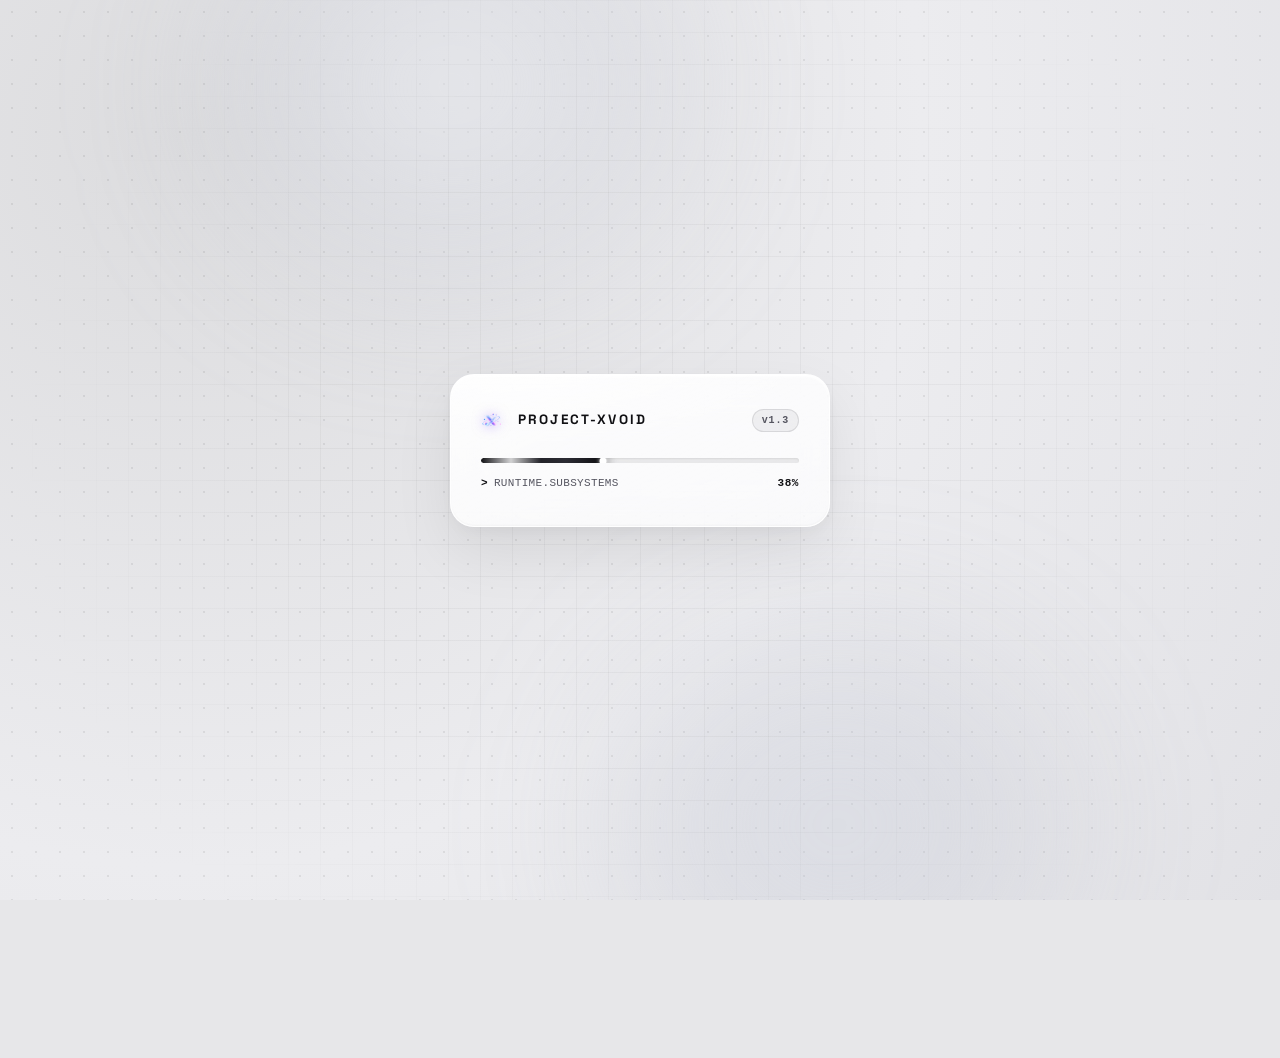
==== commit 57c8841d: "fix: stack input+button to 2 rows, shorten placeholders for Audit Domain & Unduh Media" ====
--- a/web/index.html
+++ b/web/index.html
@@ -800,9 +800,9 @@
 
         <div class="form-group">
           <label class="form-label" for="wi-input">Domain atau URL Target</label>
-          <div style="display:flex;gap:8px;">
-            <input type="text" class="form-input" id="wi-input" placeholder="Domain atau URL target" onkeydown="if(event.key==='Enter') inspectWeb()">
-            <button class="btn-primary" id="wi-submit-btn" onclick="inspectWeb()" style="white-space:nowrap;min-width:140px;">
+          <div class="input-with-btn">
+            <input type="text" class="form-input" id="wi-input" placeholder="contoh.com" onkeydown="if(event.key==='Enter') inspectWeb()">
+            <button class="btn-primary" id="wi-submit-btn" onclick="inspectWeb()">
               <svg width="15" height="15" viewBox="0 0 24 24" fill="none" stroke="currentColor" stroke-width="2.5" stroke-linecap="round" stroke-linejoin="round"><path d="M12 22s8-4 8-10V5l-8-3-8 3v7c0 6 8 10 8 10z"/><polyline points="9 12 11 14 15 10"/></svg>
               <span>Audit Domain</span>
             </button>
@@ -1202,9 +1202,9 @@
 
         <div class="form-group">
           <label class="form-label" for="tt-url">Tautan / URL Video atau Audio</label>
-          <div style="display:flex;gap:8px;">
-            <input type="url" id="tt-url" class="form-input" placeholder="Tempel link TikTok, Instagram, YouTube, X (Twitter), Facebook..." onkeydown="if(event.key==='Enter') fetchTikTok()">
-            <button class="btn-primary" id="tt-btn" onclick="fetchTikTok()" style="white-space:nowrap;min-width:140px;">
+          <div class="input-with-btn">
+            <input type="url" id="tt-url" class="form-input" placeholder="Link TikTok, Instagram, YouTube..." onkeydown="if(event.key==='Enter') fetchTikTok()">
+            <button class="btn-primary" id="tt-btn" onclick="fetchTikTok()">
               <svg width="15" height="15" viewBox="0 0 24 24" fill="none" stroke="currentColor" stroke-width="2.5" stroke-linecap="round" stroke-linejoin="round"><path d="M21 15v4a2 2 0 0 1-2 2H5a2 2 0 0 1-2-2v-4"/><polyline points="7 10 12 15 17 10"/><line x1="12" y1="15" x2="12" y2="3"/></svg>
               <span>Unduh Media</span>
             </button>
--- a/web/css/style.css
+++ b/web/css/style.css
@@ -1716,19 +1716,21 @@
   border-top-color: var(--black, #111114);
 }
 
-.btn-primary.loading,
 .btn-primary.is-loading,
-.btn-secondary.loading,
 .btn-secondary.is-loading,
-button.loading,
 button.is-loading {
   pointer-events: none;
   cursor: wait !important;
   opacity: 0.88;
+  display: inline-flex !important;
+  align-items: center;
+  justify-content: center;
 }
 
 /* Sembunyikan container teks memindai statis agar UI bersih dan feedback fokus pada tombol */
-.loading,
+div.loading,
+p.loading,
+span.loading-text,
 .loading-text,
 .loading-spinner,
 #strix-btn-loading,
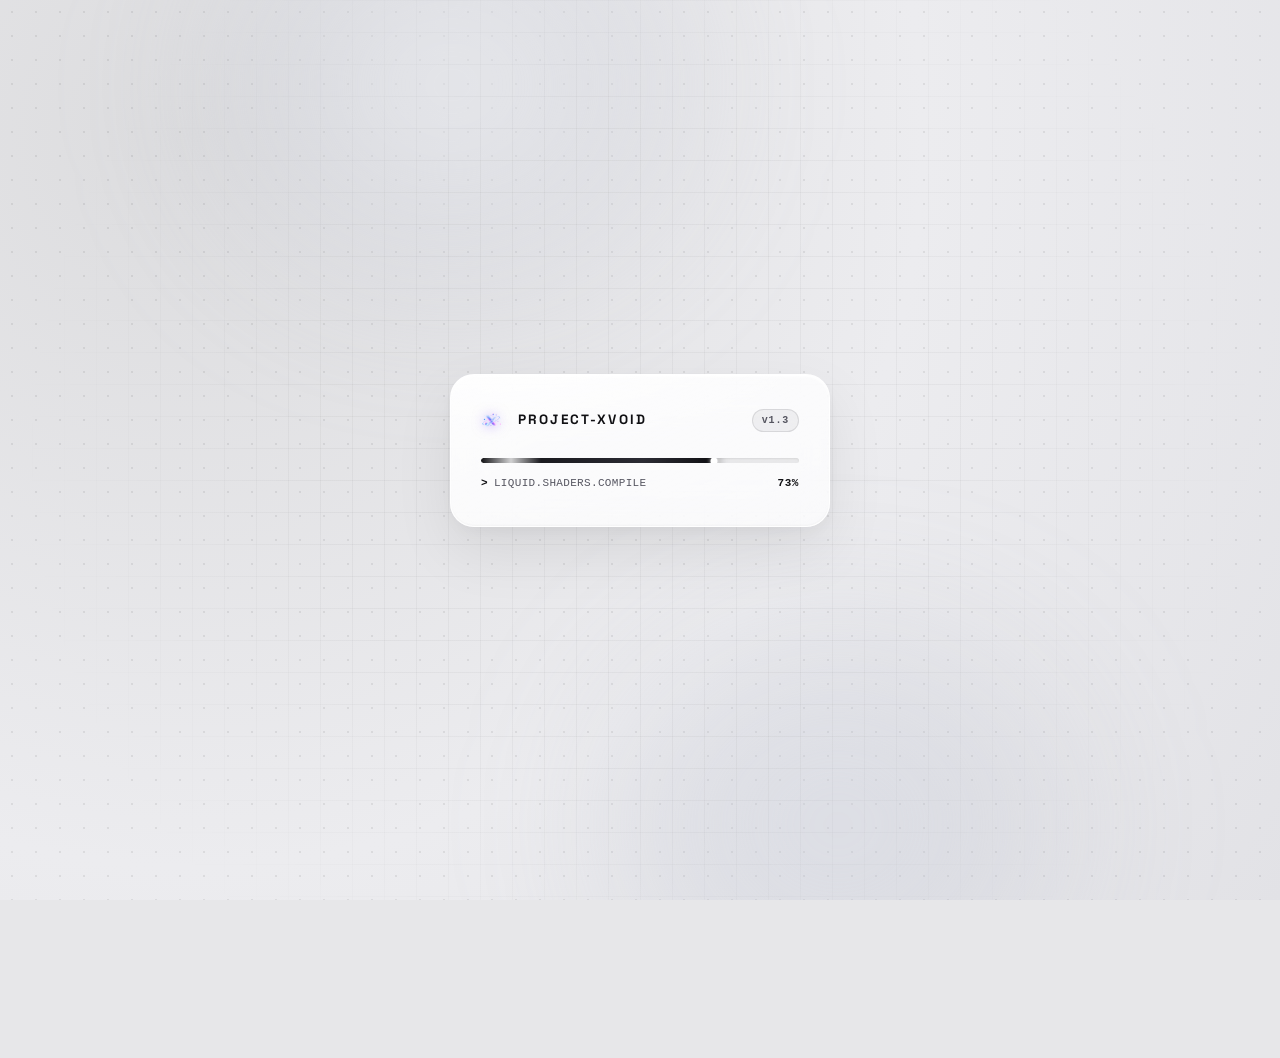
==== commit 1769c07b: "feat: real live virtual SIM scraper, real carrier numbers, authentic service logos, flag icons & ded" ====
--- a/web/index.html
+++ b/web/index.html
@@ -601,20 +601,33 @@
         <div class="glass-card">
           <div class="card-badge">VIRTUAL SIM</div>
           <h2 class="card-title">Temp Virtual SMS OTP Receiver</h2>
-          <p class="card-desc">Gunakan nomor telepon publik virtual gratis untuk verifikasi akun WhatsApp, Google, Telegram, TikTok tanpa nomor pribadi.</p>
+          <p class="card-desc">Nomor telepon publik virtual live dari jaringan telekomunikasi internasional untuk menerima SMS verifikasi kode OTP (Google, TikTok, Steam, Discord, Netflix, Tinder, dll.) tanpa nomor pribadi.</p>
+
+          <div class="sms-notice-banner">
+            <svg width="18" height="18" viewBox="0 0 24 24" fill="none" stroke="#2563eb" stroke-width="2" stroke-linecap="round" stroke-linejoin="round" style="flex-shrink:0;margin-top:1px;"><circle cx="12" cy="12" r="10"></circle><line x1="12" y1="16" x2="12" y2="12"></line><line x1="12" y1="8" x2="12.01" y2="8"></line></svg>
+            <div>
+              <strong>Koneksi SIM Realtime:</strong> Inbox diperbarui langsung dari SMS gateway carrier. Untuk tingkat keberhasilan verifikasi tertinggi, disarankan menggunakan nomor <strong>United Kingdom (+44)</strong> atau <strong>United States (+1)</strong>.
+            </div>
+          </div>
 
           <div class="sms-layout">
             <div>
-              <div class="chips-title" style="margin-bottom:8px;">Pilih Nomor Virtual:</div>
+              <div class="chips-title" style="margin-bottom:8px;display:flex;align-items:center;justify-content:space-between;">
+                <span>PILIH NOMOR VIRTUAL:</span>
+                <span style="font-size:11px;font-weight:600;color:var(--gray-500,#64748b);">9 Jalur Aktif</span>
+              </div>
               <div class="sms-num-list" id="sms-num-list"></div>
             </div>
             <div>
               <div style="display:flex;justify-content:space-between;align-items:center;margin-bottom:8px;">
-                <div class="chips-title">Inbox Masuk (<span id="sms-active-num-label">Pilih Nomor</span>):</div>
-                <button class="btn-secondary" onclick="reloadSmsInbox()" style="padding:4px 10px;font-size:12px;display:inline-flex;align-items:center;gap:5px;"><svg width="12" height="12" viewBox="0 0 24 24" fill="none" stroke="currentColor" stroke-width="2.5" stroke-linecap="round" stroke-linejoin="round"><polyline points="23 4 23 10 17 10"/><polyline points="1 20 1 14 7 14"/><path d="M3.51 9a9 9 0 0 1 14.85-3.36L23 10M1 14l4.64 4.36A9 9 0 0 0 20.49 15"/></svg> Refresh</button>
+                <div class="chips-title">INBOX MASUK (<span id="sms-active-num-label" style="color:var(--black);font-family:'Space Grotesk',monospace;font-weight:700;">Pilih Nomor</span>):</div>
+                <button class="btn-secondary" onclick="reloadSmsInbox()" id="sms-reload-btn" style="padding:5px 12px;font-size:12px;display:inline-flex;align-items:center;gap:6px;font-weight:600;">
+                  <svg width="13" height="13" viewBox="0 0 24 24" fill="none" stroke="currentColor" stroke-width="2.5" stroke-linecap="round" stroke-linejoin="round"><polyline points="23 4 23 10 17 10"/><polyline points="1 20 1 14 7 14"/><path d="M3.51 9a9 9 0 0 1 14.85-3.36L23 10M1 14l4.64 4.36A9 9 0 0 0 20.49 15"/></svg>
+                  <span>Perbarui SMS</span>
+                </button>
               </div>
               <div class="sms-inbox-container" id="sms-inbox-container">
-                <div style="padding:20px;text-align:center;color:var(--gray-400);font-size:13px;">Pilih salah satu nomor di sebelah kiri untuk melihat pesan masuk.</div>
+                <div style="padding:28px 20px;text-align:center;color:var(--gray-400);font-size:13px;border:1.5px dashed var(--gray-200,#e2e8f0);border-radius:12px;">Pilih salah satu nomor di sebelah kiri untuk membaca pesan SMS masuk secara live.</div>
               </div>
             </div>
           </div>
--- a/web/css/style.css
+++ b/web/css/style.css
@@ -3178,84 +3178,328 @@
 .port-status-dot.open { background: #16a34a; box-shadow: 0 0 8px rgba(22, 163, 74, 0.6); }
 .port-status-dot.closed { background: var(--gray-400); }
 
-/* Virtual SMS layout */
+/* ─── Virtual SMS layout & OTP cards ─── */
 .sms-layout {
   display: grid;
-  grid-template-columns: 280px 1fr;
-  gap: 16px;
-  margin-top: 16px;
-}
-
-@media (max-width: 768px) {
-  .sms-layout { grid-template-columns: 1fr; }
+  grid-template-columns: 310px 1fr;
+  gap: 20px;
+  margin-top: 18px;
+  align-items: start;
+}
+
+@media (max-width: 820px) {
+  .sms-layout {
+    grid-template-columns: 1fr;
+  }
+}
+
+.sms-notice-banner {
+  display: flex;
+  align-items: flex-start;
+  gap: 12px;
+  padding: 12px 16px;
+  background: rgba(37, 99, 235, 0.05);
+  border: 1px solid rgba(37, 99, 235, 0.2);
+  border-radius: 12px;
+  font-size: 12.5px;
+  color: var(--gray-700, #334155);
+  line-height: 1.5;
+  margin-top: 14px;
 }
 
 .sms-num-list {
   display: flex;
   flex-direction: column;
-  gap: 8px;
-  max-height: 420px;
+  gap: 9px;
+  max-height: 480px;
   overflow-y: auto;
+  padding-right: 4px;
 }
 
 .sms-num-item {
   display: flex;
   align-items: center;
   justify-content: space-between;
-  padding: 12px 14px;
-  border-radius: var(--r-md);
-  background: rgba(255, 255, 255, 0.65);
-  border: 1px solid var(--gray-200);
+  padding: 11px 13px;
+  border-radius: 12px;
+  background: var(--card-bg, #ffffff);
+  border: 1.5px solid var(--gray-200, #e2e8f0);
   cursor: pointer;
-  transition: all 0.2s ease;
+  transition: all 0.2s cubic-bezier(0.16, 1, 0.3, 1);
+  position: relative;
+  user-select: none;
 }
 
 .sms-num-item:hover {
-  background: rgba(255, 255, 255, 0.95);
-  border-color: var(--black);
+  background: var(--gray-50, #f8fafc);
+  border-color: var(--gray-400, #94a3b8);
+  transform: translateY(-1px);
 }
 
 .sms-num-item.active {
-  background: var(--black);
+  background: var(--gray-900, #0f172a);
   color: #ffffff;
-  border-color: var(--black);
-}
-
-.sms-flag-badge {
+  border-color: var(--gray-900, #0f172a);
+  box-shadow: 0 4px 14px rgba(15, 23, 42, 0.16);
+}
+
+.sms-num-left {
+  display: flex;
+  align-items: center;
+  gap: 10px;
+  flex: 1;
+  min-width: 0;
+}
+
+.sms-flag-box {
+  width: 32px;
+  height: 22px;
+  border-radius: 4px;
+  overflow: hidden;
+  display: flex;
+  align-items: center;
+  justify-content: center;
+  flex-shrink: 0;
+  box-shadow: 0 1px 3px rgba(0,0,0,0.15);
+  background: #f1f5f9;
+  border: 1px solid rgba(0,0,0,0.08);
+}
+
+.sms-flag-img {
+  width: 100%;
+  height: 100%;
+  object-fit: cover;
+}
+
+.sms-flag-text {
   font-size: 10px;
   font-weight: 800;
-  font-family: 'Inter', monospace;
-  padding: 2px 6px;
-  border-radius: 4px;
-  letter-spacing: 0.05em;
+  color: #475569;
+}
+
+.sms-country-title {
+  font-size: 12.5px;
+  font-weight: 700;
+  white-space: nowrap;
+  overflow: hidden;
+  text-overflow: ellipsis;
+  display: flex;
+  align-items: center;
+  gap: 6px;
+}
+
+.sms-num-item.active .sms-country-title {
+  color: #ffffff;
+}
+
+.sms-status-pill {
+  font-size: 9.5px;
+  font-weight: 700;
+  padding: 1px 6px;
+  border-radius: 99px;
+  background: #dcfce7;
+  color: #15803d;
+  letter-spacing: 0.2px;
+}
+
+.sms-status-pill.warn {
+  background: #fef3c7;
+  color: #b45309;
+}
+
+.sms-num-digits {
+  font-size: 11.5px;
+  font-family: 'Space Grotesk', ui-monospace, monospace;
+  margin-top: 2px;
+  color: var(--gray-600, #475569);
+  font-weight: 600;
+}
+
+.sms-num-item.active .sms-num-digits {
+  color: #cbd5e1;
+}
+
+.sms-num-copy-btn {
+  padding: 4px 9px;
+  font-size: 11px;
+  font-weight: 600;
+  border-radius: 7px;
+  background: var(--gray-100, #f1f5f9);
+  color: var(--gray-800, #1e293b);
+  border: 1px solid var(--gray-300, #cbd5e1);
+  cursor: pointer;
+  display: inline-flex;
+  align-items: center;
+  gap: 4px;
   flex-shrink: 0;
-  background: rgba(0, 0, 0, 0.08);
-  color: var(--black);
-  border: 1px solid rgba(0,0,0,0.15);
-}
-
-.sms-num-item.active .sms-flag-badge {
-  background: rgba(255, 255, 255, 0.2);
+  transition: all 0.15s ease;
+}
+
+.sms-num-item.active .sms-num-copy-btn {
+  background: rgba(255, 255, 255, 0.15);
   color: #ffffff;
-  border-color: rgba(255,255,255,0.3);
-}
-
+  border-color: rgba(255, 255, 255, 0.3);
+}
+
+.sms-num-copy-btn:hover {
+  filter: brightness(0.95);
+}
+
+.sms-num-item.active .sms-num-copy-btn:hover {
+  background: rgba(255, 255, 255, 0.25);
+}
+
+/* Inbox container & cards */
 .sms-inbox-container {
+  display: flex;
+  flex-direction: column;
+  gap: 12px;
+  max-height: 480px;
+  overflow-y: auto;
+  padding-right: 4px;
+}
+
+.sms-inbox-item {
+  padding: 16px 18px;
+  border-radius: 14px;
+  background: var(--card-bg, #ffffff);
+  border: 1.5px solid var(--gray-200, #e2e8f0);
   display: flex;
   flex-direction: column;
   gap: 10px;
-  max-height: 420px;
-  overflow-y: auto;
-}
-
-.sms-inbox-item {
-  padding: 14px;
-  border-radius: var(--r-md);
-  background: rgba(255, 255, 255, 0.7);
-  border: 1px solid var(--gray-200);
-  display: flex;
-  flex-direction: column;
+  transition: all 0.2s ease;
+  box-shadow: 0 1px 3px rgba(0,0,0,0.02);
+}
+
+.sms-inbox-item:hover {
+  border-color: var(--gray-300, #cbd5e1);
+  box-shadow: 0 4px 12px rgba(0,0,0,0.04);
+}
+
+.sms-card-header {
+  display: flex;
+  align-items: center;
+  justify-content: space-between;
+  gap: 12px;
+}
+
+.sms-sender-badge-group {
+  display: flex;
+  align-items: center;
+  gap: 10px;
+}
+
+.sms-sender-logo-box {
+  width: 34px;
+  height: 34px;
+  border-radius: 9px;
+  background: #ffffff;
+  border: 1.5px solid var(--gray-200, #e2e8f0);
+  display: flex;
+  align-items: center;
+  justify-content: center;
+  flex-shrink: 0;
+  box-shadow: 0 1px 3px rgba(0,0,0,0.05);
+}
+
+.sms-sender-name {
+  font-size: 14px;
+  font-weight: 700;
+  color: var(--gray-900, #0f172a);
+  line-height: 1.2;
+}
+
+.sms-sender-sub {
+  font-size: 11px;
+  color: var(--gray-500, #64748b);
+  margin-top: 1px;
+}
+
+.sms-time-badge {
+  font-size: 11px;
+  color: var(--gray-500, #64748b);
+  background: var(--gray-100, #f1f5f9);
+  padding: 3px 8px;
+  border-radius: 6px;
+  font-weight: 600;
+  white-space: nowrap;
+}
+
+.sms-msg-text {
+  font-size: 13px;
+  color: var(--gray-700, #334155);
+  line-height: 1.55;
+  word-break: break-word;
+  background: var(--gray-50, #f8fafc);
+  padding: 10px 12px;
+  border-radius: 8px;
+  border-left: 3px solid var(--gray-300, #cbd5e1);
+}
+
+/* Hero OTP Box */
+.sms-otp-hero {
+  display: flex;
+  align-items: center;
+  justify-content: space-between;
+  gap: 12px;
+  padding: 11px 16px;
+  border-radius: 11px;
+  background: linear-gradient(135deg, rgba(37,99,235,0.06), rgba(59,130,246,0.12));
+  border: 1.5px dashed rgba(37, 99, 235, 0.45);
+  margin-top: 2px;
+}
+
+.sms-otp-left {
+  display: flex;
+  align-items: center;
+  gap: 12px;
+  flex-wrap: wrap;
+}
+
+.sms-otp-tag {
+  font-size: 10px;
+  font-weight: 800;
+  letter-spacing: 0.6px;
+  text-transform: uppercase;
+  color: #1d4ed8;
+  background: rgba(37, 99, 235, 0.14);
+  padding: 2.5px 8px;
+  border-radius: 5px;
+}
+
+.sms-otp-number {
+  font-family: 'Space Grotesk', ui-monospace, monospace;
+  font-size: 21px;
+  font-weight: 800;
+  letter-spacing: 3.5px;
+  color: #0f172a;
+}
+
+.sms-otp-copy-btn {
+  display: inline-flex;
+  align-items: center;
   gap: 6px;
+  padding: 7px 14px;
+  font-size: 12px;
+  font-weight: 700;
+  border-radius: 8px;
+  background: #2563eb;
+  color: #ffffff;
+  border: none;
+  cursor: pointer;
+  transition: all 0.15s ease;
+  white-space: nowrap;
+  box-shadow: 0 2px 6px rgba(37, 99, 235, 0.3);
+}
+
+.sms-otp-copy-btn:hover {
+  background: #1d4ed8;
+  transform: translateY(-1px);
+  box-shadow: 0 4px 10px rgba(37, 99, 235, 0.35);
+}
+
+.sms-otp-copy-btn:active {
+  transform: translateY(0);
 }
 
 /* NIK & OSINT Dorking Grid */
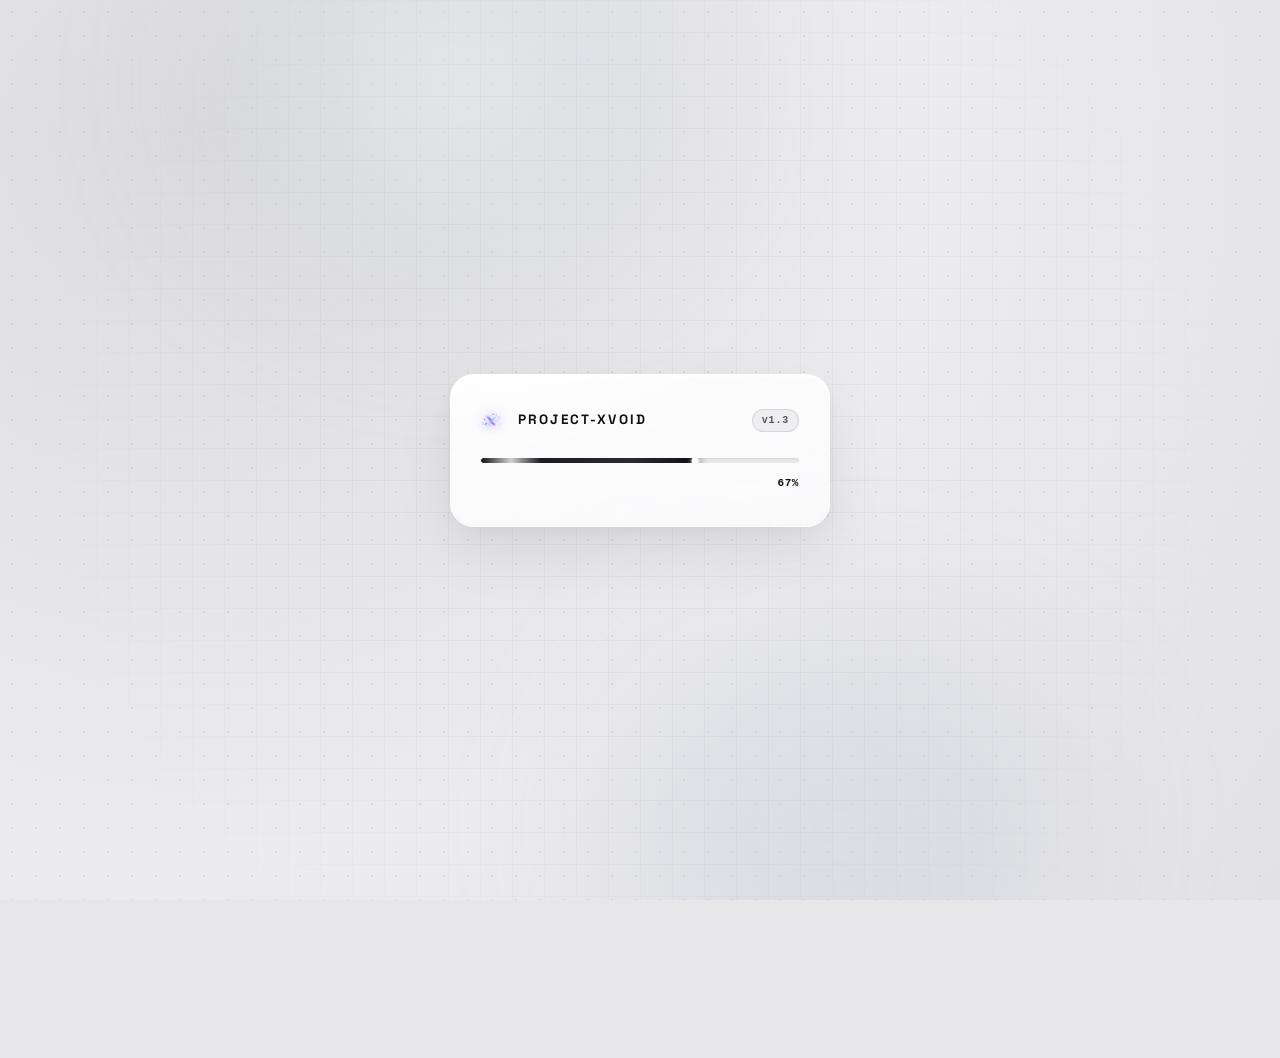
==== commit 6bfd2aa9: "fix: platform logo filter bar, single-line OTP number wrapping fix, brand icon in code hero card" ====
--- a/web/index.html
+++ b/web/index.html
@@ -626,6 +626,16 @@
                   <span>Perbarui SMS</span>
                 </button>
               </div>
+
+              <!-- Platform Logo Filter Bar (Icon Only) -->
+              <div class="sms-platform-bar">
+                <div class="sms-platform-header">
+                  <div class="sms-platform-title">FILTER LOGO PLATFORM:</div>
+                  <div id="sms-filter-count" style="font-size:11px;color:var(--gray-500,#64748b);font-weight:600;">Semua Layanan</div>
+                </div>
+                <div class="sms-platform-list" id="sms-platform-list"></div>
+              </div>
+
               <div class="sms-inbox-container" id="sms-inbox-container">
                 <div style="padding:28px 20px;text-align:center;color:var(--gray-400);font-size:13px;border:1.5px dashed var(--gray-200,#e2e8f0);border-radius:12px;">Pilih salah satu nomor di sebelah kiri untuk membaca pesan SMS masuk secara live.</div>
               </div>
--- a/web/css/style.css
+++ b/web/css/style.css
@@ -3187,6 +3187,10 @@
   align-items: start;
 }
 
+.sms-layout > div {
+  min-width: 0;
+}
+
 @media (max-width: 820px) {
   .sms-layout {
     grid-template-columns: 1fr;
@@ -3436,24 +3440,123 @@
   border-left: 3px solid var(--gray-300, #cbd5e1);
 }
 
-/* Hero OTP Box */
+/* Platform Selector (Icon-only bar) */
+.sms-platform-bar {
+  display: flex;
+  flex-direction: column;
+  gap: 8px;
+  margin-bottom: 14px;
+}
+
+.sms-platform-header {
+  display: flex;
+  align-items: center;
+  justify-content: space-between;
+}
+
+.sms-platform-title {
+  font-size: 11px;
+  font-weight: 700;
+  letter-spacing: 0.6px;
+  color: var(--gray-500, #64748b);
+  text-transform: uppercase;
+}
+
+.sms-platform-list {
+  display: flex;
+  align-items: center;
+  gap: 8px;
+  overflow-x: auto;
+  padding: 4px 2px 6px 2px;
+  scrollbar-width: thin;
+  -webkit-overflow-scrolling: touch;
+}
+
+.sms-platform-btn {
+  width: 42px;
+  height: 42px;
+  border-radius: 11px;
+  background: var(--card-bg, #ffffff);
+  border: 1.5px solid var(--gray-200, #e2e8f0);
+  display: flex;
+  align-items: center;
+  justify-content: center;
+  cursor: pointer;
+  flex-shrink: 0;
+  transition: all 0.18s cubic-bezier(0.16, 1, 0.3, 1);
+  box-shadow: 0 1px 3px rgba(0,0,0,0.03);
+  position: relative;
+  outline: none;
+}
+
+.sms-platform-btn:hover {
+  transform: translateY(-2px);
+  border-color: var(--gray-400, #94a3b8);
+  box-shadow: 0 4px 10px rgba(0,0,0,0.06);
+}
+
+.sms-platform-btn.active {
+  background: var(--gray-900, #0f172a);
+  border-color: var(--gray-900, #0f172a);
+  box-shadow: 0 4px 12px rgba(15, 23, 42, 0.22);
+}
+
+.sms-platform-btn.active svg[stroke] {
+  stroke: #ffffff;
+}
+
+.sms-platform-btn.active svg[fill="#000000"] path {
+  fill: #ffffff;
+}
+
+.sms-filter-active-notice {
+  display: flex;
+  align-items: center;
+  justify-content: space-between;
+  padding: 8px 12px;
+  border-radius: 8px;
+  background: var(--gray-100, #f1f5f9);
+  border: 1px solid var(--gray-200, #e2e8f0);
+  font-size: 12px;
+  color: var(--gray-700, #334155);
+  margin-bottom: 10px;
+}
+
+/* Hero OTP Box - Fixed Single Line Layout */
 .sms-otp-hero {
   display: flex;
   align-items: center;
   justify-content: space-between;
   gap: 12px;
-  padding: 11px 16px;
+  padding: 12px 16px;
   border-radius: 11px;
   background: linear-gradient(135deg, rgba(37,99,235,0.06), rgba(59,130,246,0.12));
   border: 1.5px dashed rgba(37, 99, 235, 0.45);
-  margin-top: 2px;
+  margin-top: 4px;
+  flex-wrap: nowrap;
+  overflow: hidden;
 }
 
 .sms-otp-left {
   display: flex;
   align-items: center;
-  gap: 12px;
-  flex-wrap: wrap;
+  gap: 10px;
+  flex-wrap: nowrap;
+  min-width: 0;
+  flex-shrink: 1;
+}
+
+.sms-otp-brand-icon {
+  width: 26px;
+  height: 26px;
+  border-radius: 6px;
+  background: #ffffff;
+  display: flex;
+  align-items: center;
+  justify-content: center;
+  flex-shrink: 0;
+  box-shadow: 0 1px 3px rgba(0,0,0,0.08);
+  border: 1px solid rgba(0,0,0,0.06);
 }
 
 .sms-otp-tag {
@@ -3463,16 +3566,22 @@
   text-transform: uppercase;
   color: #1d4ed8;
   background: rgba(37, 99, 235, 0.14);
-  padding: 2.5px 8px;
+  padding: 2.5px 7px;
   border-radius: 5px;
+  white-space: nowrap;
+  flex-shrink: 0;
 }
 
 .sms-otp-number {
   font-family: 'Space Grotesk', ui-monospace, monospace;
   font-size: 21px;
   font-weight: 800;
-  letter-spacing: 3.5px;
+  letter-spacing: 3px;
   color: #0f172a;
+  white-space: nowrap !important;
+  display: inline-block;
+  flex-shrink: 0;
+  user-select: all;
 }
 
 .sms-otp-copy-btn {
@@ -3488,7 +3597,8 @@
   border: none;
   cursor: pointer;
   transition: all 0.15s ease;
-  white-space: nowrap;
+  white-space: nowrap !important;
+  flex-shrink: 0;
   box-shadow: 0 2px 6px rgba(37, 99, 235, 0.3);
 }
 
@@ -3500,6 +3610,21 @@
 
 .sms-otp-copy-btn:active {
   transform: translateY(0);
+}
+
+@media (max-width: 540px) {
+  .sms-otp-hero {
+    flex-direction: column;
+    align-items: stretch;
+    gap: 10px;
+  }
+  .sms-otp-left {
+    justify-content: space-between;
+  }
+  .sms-otp-copy-btn {
+    justify-content: center;
+    width: 100%;
+  }
 }
 
 /* NIK & OSINT Dorking Grid */
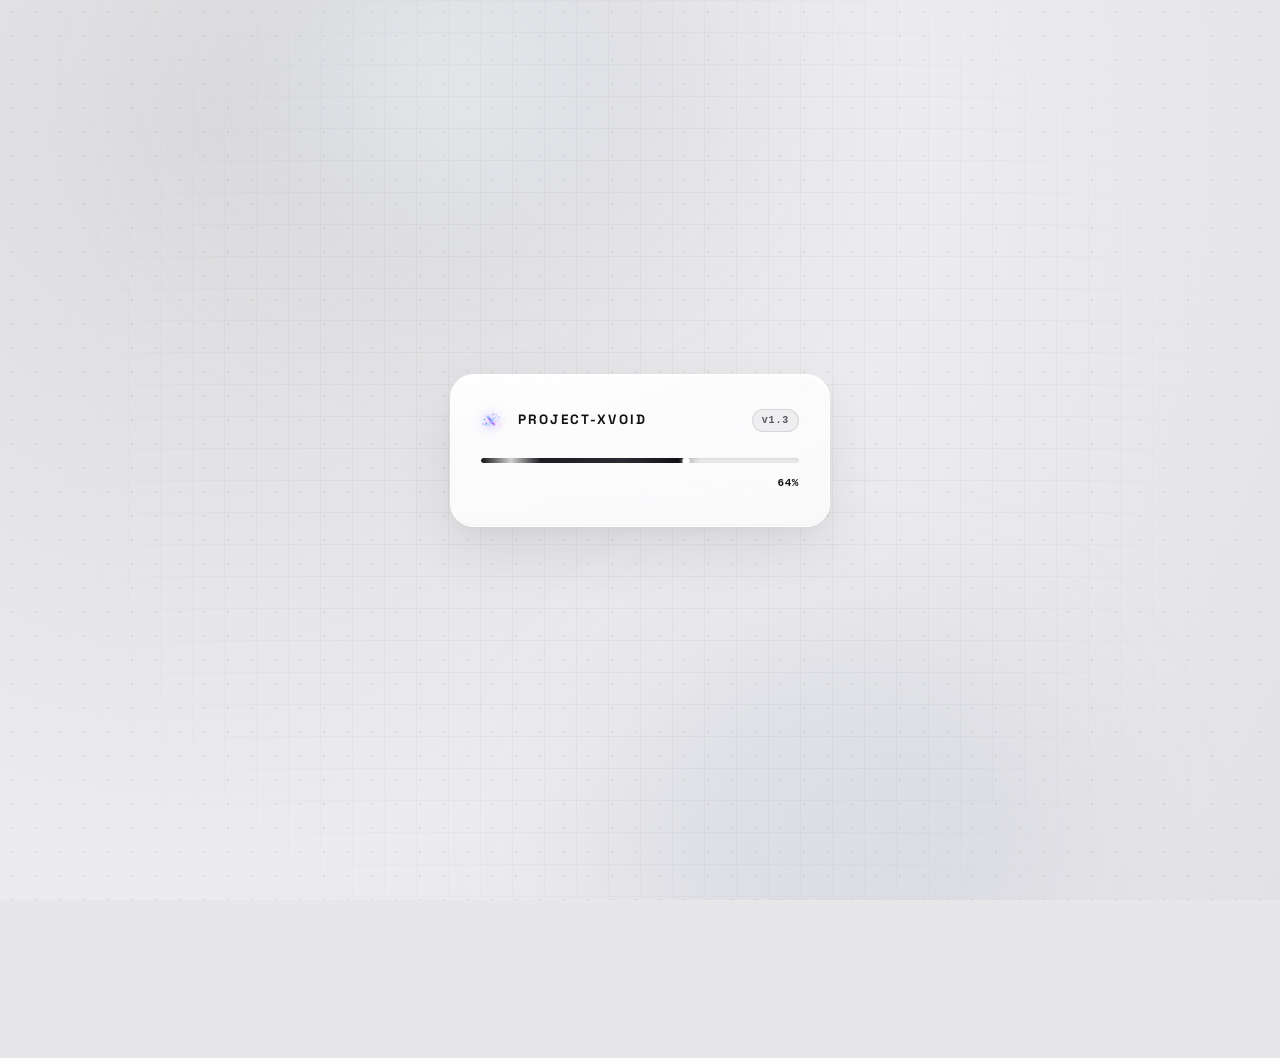
==== commit a0a541ae: "fix: SMS inbox layout - narrow num list, remove filter bar, all messages shown, jalur count dynamic" ====
--- a/web/index.html
+++ b/web/index.html
@@ -611,33 +611,25 @@
           </div>
 
           <div class="sms-layout">
+            <!-- Left: number list -->
             <div>
               <div class="chips-title" style="margin-bottom:8px;display:flex;align-items:center;justify-content:space-between;">
                 <span>PILIH NOMOR VIRTUAL:</span>
-                <span style="font-size:11px;font-weight:600;color:var(--gray-500,#64748b);">9 Jalur Aktif</span>
+                <span id="sms-jalur-count" style="font-size:11px;font-weight:600;color:var(--gray-500,#64748b);">— Jalur</span>
               </div>
               <div class="sms-num-list" id="sms-num-list"></div>
             </div>
+            <!-- Right: inbox -->
             <div>
-              <div style="display:flex;justify-content:space-between;align-items:center;margin-bottom:8px;">
-                <div class="chips-title">INBOX MASUK (<span id="sms-active-num-label" style="color:var(--black);font-family:'Space Grotesk',monospace;font-weight:700;">Pilih Nomor</span>):</div>
+              <div style="display:flex;justify-content:space-between;align-items:center;margin-bottom:12px;">
+                <div class="chips-title">INBOX (<span id="sms-active-num-label" style="color:var(--black);font-family:'Space Grotesk',monospace;font-weight:700;">Pilih Nomor</span>)</div>
                 <button class="btn-secondary" onclick="reloadSmsInbox()" id="sms-reload-btn" style="padding:5px 12px;font-size:12px;display:inline-flex;align-items:center;gap:6px;font-weight:600;">
                   <svg width="13" height="13" viewBox="0 0 24 24" fill="none" stroke="currentColor" stroke-width="2.5" stroke-linecap="round" stroke-linejoin="round"><polyline points="23 4 23 10 17 10"/><polyline points="1 20 1 14 7 14"/><path d="M3.51 9a9 9 0 0 1 14.85-3.36L23 10M1 14l4.64 4.36A9 9 0 0 0 20.49 15"/></svg>
                   <span>Perbarui SMS</span>
                 </button>
               </div>
-
-              <!-- Platform Logo Filter Bar (Icon Only) -->
-              <div class="sms-platform-bar">
-                <div class="sms-platform-header">
-                  <div class="sms-platform-title">FILTER LOGO PLATFORM:</div>
-                  <div id="sms-filter-count" style="font-size:11px;color:var(--gray-500,#64748b);font-weight:600;">Semua Layanan</div>
-                </div>
-                <div class="sms-platform-list" id="sms-platform-list"></div>
-              </div>
-
               <div class="sms-inbox-container" id="sms-inbox-container">
-                <div style="padding:28px 20px;text-align:center;color:var(--gray-400);font-size:13px;border:1.5px dashed var(--gray-200,#e2e8f0);border-radius:12px;">Pilih salah satu nomor di sebelah kiri untuk membaca pesan SMS masuk secara live.</div>
+                <div style="padding:32px 20px;text-align:center;color:var(--gray-400);font-size:13px;border:1.5px dashed var(--gray-200,#e2e8f0);border-radius:12px;">Pilih salah satu nomor di sebelah kiri untuk membaca pesan SMS masuk secara live.</div>
               </div>
             </div>
           </div>
--- a/web/css/style.css
+++ b/web/css/style.css
@@ -3181,9 +3181,9 @@
 /* ─── Virtual SMS layout & OTP cards ─── */
 .sms-layout {
   display: grid;
-  grid-template-columns: 310px 1fr;
-  gap: 20px;
-  margin-top: 18px;
+  grid-template-columns: 210px 1fr;
+  gap: 16px;
+  margin-top: 16px;
   align-items: start;
 }
 
@@ -3214,24 +3214,25 @@
 .sms-num-list {
   display: flex;
   flex-direction: column;
-  gap: 9px;
-  max-height: 480px;
+  gap: 7px;
+  max-height: 520px;
   overflow-y: auto;
-  padding-right: 4px;
+  padding-right: 3px;
 }
 
 .sms-num-item {
   display: flex;
   align-items: center;
   justify-content: space-between;
-  padding: 11px 13px;
-  border-radius: 12px;
+  padding: 9px 10px;
+  border-radius: 11px;
   background: var(--card-bg, #ffffff);
   border: 1.5px solid var(--gray-200, #e2e8f0);
   cursor: pointer;
   transition: all 0.2s cubic-bezier(0.16, 1, 0.3, 1);
   position: relative;
   user-select: none;
+  gap: 6px;
 }
 
 .sms-num-item:hover {
@@ -3282,14 +3283,14 @@
 }
 
 .sms-country-title {
-  font-size: 12.5px;
+  font-size: 11.5px;
   font-weight: 700;
   white-space: nowrap;
   overflow: hidden;
   text-overflow: ellipsis;
   display: flex;
   align-items: center;
-  gap: 6px;
+  gap: 5px;
 }
 
 .sms-num-item.active .sms-country-title {
@@ -3312,9 +3313,9 @@
 }
 
 .sms-num-digits {
-  font-size: 11.5px;
+  font-size: 10.5px;
   font-family: 'Space Grotesk', ui-monospace, monospace;
-  margin-top: 2px;
+  margin-top: 1px;
   color: var(--gray-600, #475569);
   font-weight: 600;
 }
@@ -3324,17 +3325,17 @@
 }
 
 .sms-num-copy-btn {
-  padding: 4px 9px;
-  font-size: 11px;
+  padding: 3px 7px;
+  font-size: 10px;
   font-weight: 600;
-  border-radius: 7px;
+  border-radius: 6px;
   background: var(--gray-100, #f1f5f9);
   color: var(--gray-800, #1e293b);
   border: 1px solid var(--gray-300, #cbd5e1);
   cursor: pointer;
   display: inline-flex;
   align-items: center;
-  gap: 4px;
+  gap: 3px;
   flex-shrink: 0;
   transition: all 0.15s ease;
 }
@@ -3357,20 +3358,20 @@
 .sms-inbox-container {
   display: flex;
   flex-direction: column;
-  gap: 12px;
-  max-height: 480px;
+  gap: 10px;
+  max-height: 520px;
   overflow-y: auto;
   padding-right: 4px;
 }
 
 .sms-inbox-item {
-  padding: 16px 18px;
-  border-radius: 14px;
+  padding: 14px 16px;
+  border-radius: 13px;
   background: var(--card-bg, #ffffff);
   border: 1.5px solid var(--gray-200, #e2e8f0);
   display: flex;
   flex-direction: column;
-  gap: 10px;
+  gap: 9px;
   transition: all 0.2s ease;
   box-shadow: 0 1px 3px rgba(0,0,0,0.02);
 }
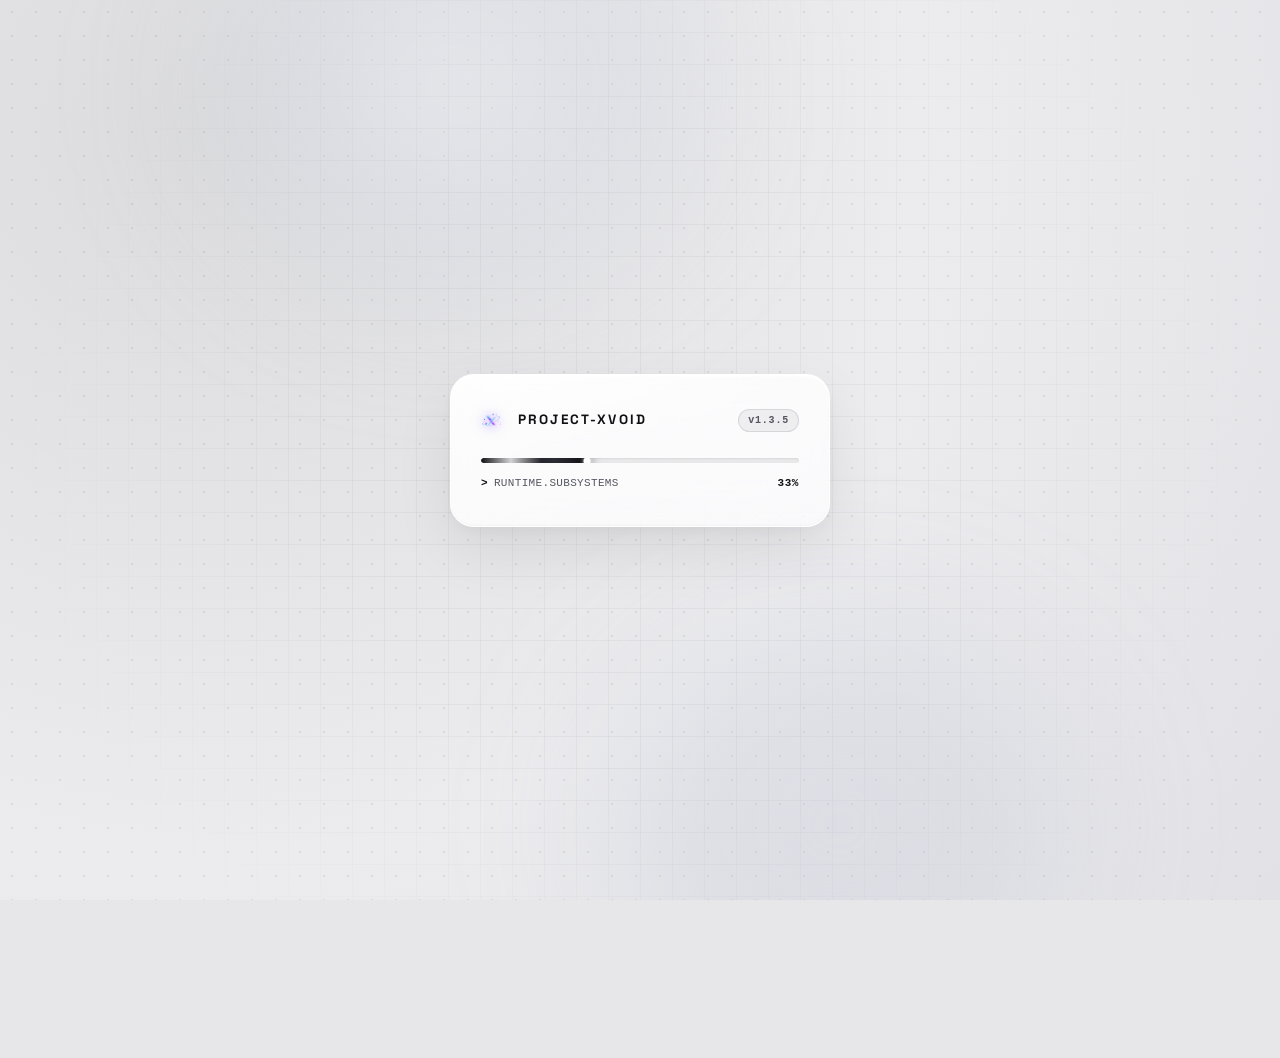
==== commit 90732ec6: "release: v1.3.5 — SMS inbox layout overhaul, animated grade ring, improved UX PATCH v1.3.5 Changelog" ====
--- a/web/index.html
+++ b/web/index.html
@@ -10,8 +10,8 @@
   <link rel="icon" type="image/png" href="favicon.png">
   <link rel="shortcut icon" href="favicon.ico">
   <link rel="apple-touch-icon" href="favicon.png">
-  <link rel="stylesheet" href="css/loader.css?v=2.2">
-  <link rel="stylesheet" href="css/style.css?v=3.0">
+  <link rel="stylesheet" href="css/loader.css?v=3.5">
+  <link rel="stylesheet" href="css/style.css?v=3.5">
 </head>
 <body>
 
@@ -26,7 +26,7 @@
           <img src="favicon.png" alt="XVoid Icon" style="width:20px;height:20px;object-fit:contain;margin-right:6px;filter:drop-shadow(0 0 6px rgba(138,92,246,0.5));">
           <span class="xv-loader-title">PROJECT-XVOID</span>
         </div>
-        <span class="xv-loader-version">v1.3</span>
+        <span class="xv-loader-version">v1.3.5</span>
       </div>
       <div class="xv-loader-track-wrap">
         <div class="xv-loader-track">
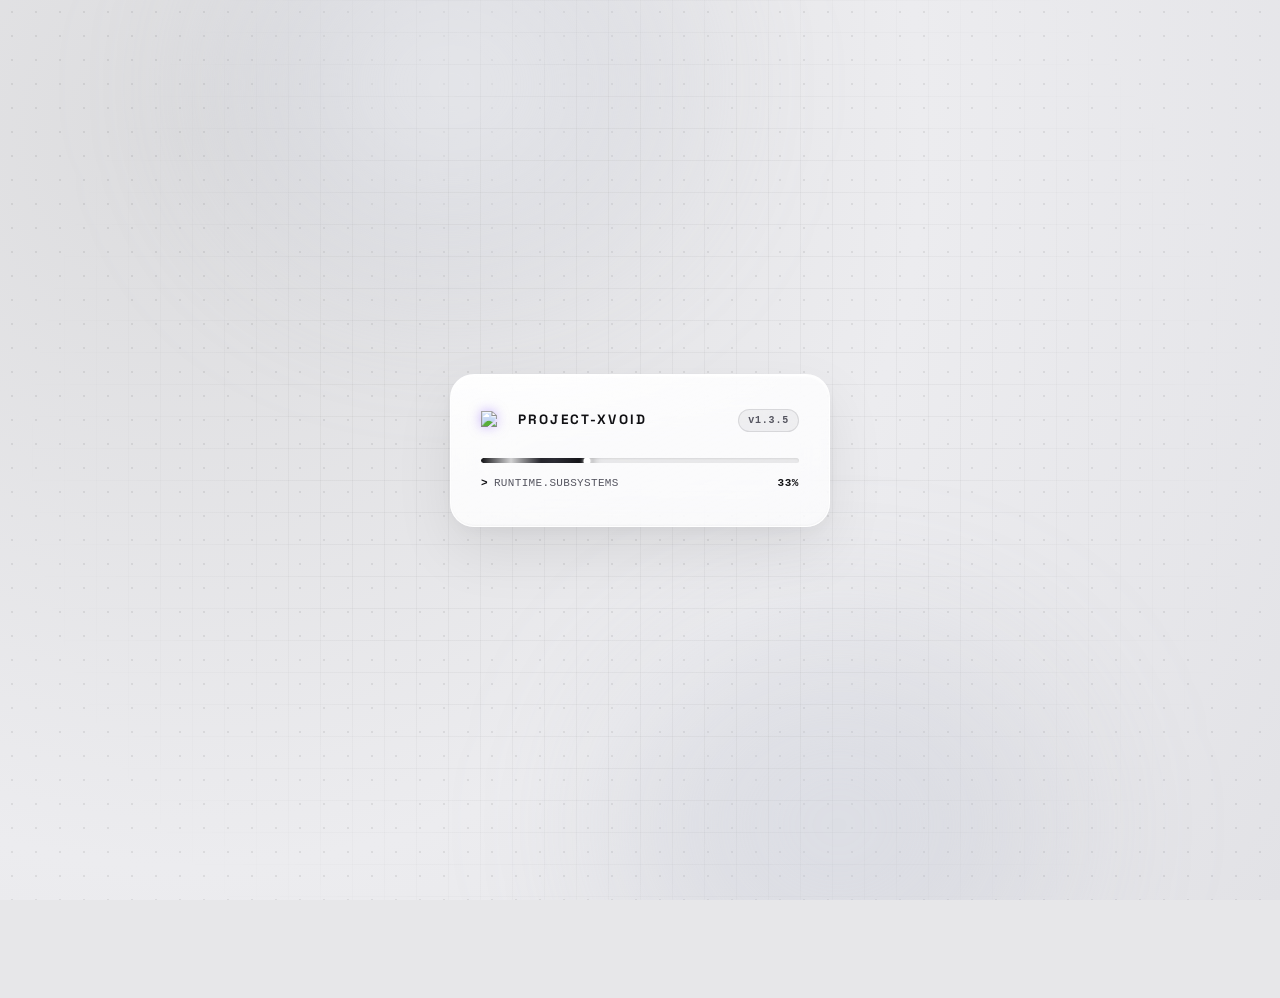
==== commit c412e461: "◇ [PATCH v1.3.5] BUMP | Synchronize global project files to latest patch architecture" ====
--- a/web/index.html
+++ b/web/index.html
@@ -1747,12 +1747,47 @@
       </div>
 
       <div class="changelog-body">
-        <!-- Version 1.3 -->
+        <!-- Version 1.3.5 -->
         <div class="changelog-timeline-item current">
           <div class="changelog-timeline-dot"></div>
           <div class="changelog-ver-header">
+            <span class="changelog-ver-title">v1.3.5</span>
+            <span class="changelog-ver-pill latest">TERBARU</span>
+          </div>
+          <ul class="changelog-features-list">
+            <li>
+              <div class="changelog-item-icon">
+                <svg width="14" height="14" viewBox="0 0 24 24" fill="none" stroke="currentColor" stroke-width="2.2" stroke-linecap="round" stroke-linejoin="round"><circle cx="12" cy="12" r="10"/><polyline points="12 6 12 12 16 14"/></svg>
+              </div>
+              <div><strong>Grade Ring Animasi:</strong> Ring SVG melingkar dengan animasi easing, sistem grade 8 tingkat (A+/A/B+/B/C+/C/D+/D), gradient glow, dan counter skor realtime.</div>
+            </li>
+            <li>
+              <div class="changelog-item-icon">
+                <svg width="14" height="14" viewBox="0 0 24 24" fill="none" stroke="currentColor" stroke-width="2.2" stroke-linecap="round" stroke-linejoin="round"><rect x="5" y="2" width="14" height="20" rx="2"/><line x1="12" y1="18" x2="12.01" y2="18"/></svg>
+              </div>
+              <div><strong>SMS Inbox Redesign:</strong> Layout lebih lebar, kolom nomor diperkecil, filter platform dihapus — semua SMS kini tampil langsung dengan logo brand dan OTP auto-detect per kartu.</div>
+            </li>
+            <li>
+              <div class="changelog-item-icon">
+                <svg width="14" height="14" viewBox="0 0 24 24" fill="none" stroke="currentColor" stroke-width="2.2" stroke-linecap="round" stroke-linejoin="round"><path d="M17 21v-2a4 4 0 0 0-4-4H5a4 4 0 0 0-4 4v2"/><circle cx="9" cy="7" r="4"/><path d="M23 21v-2a4 4 0 0 0-3-3.87"/><path d="M16 3.13a4 4 0 0 1 0 7.75"/></svg>
+              </div>
+              <div><strong>Virtual SIM US &amp; UK Only:</strong> Nomor virtual dibatasi ke United States (+1) dan United Kingdom (+44) untuk tingkat keberhasilan OTP tertinggi. Jumlah jalur aktif kini dinamis.</div>
+            </li>
+            <li>
+              <div class="changelog-item-icon">
+                <svg width="14" height="14" viewBox="0 0 24 24" fill="none" stroke="currentColor" stroke-width="2.2" stroke-linecap="round" stroke-linejoin="round"><polyline points="4 7 4 4 20 4 20 7"/><line x1="9" y1="20" x2="15" y2="20"/><line x1="12" y1="4" x2="12" y2="20"/></svg>
+              </div>
+              <div><strong>Form Layout Fix:</strong> Input Audit Domain dan Unduh Media kini 2 baris stacked (input di atas, tombol di bawah full-width) — konsisten dengan seluruh form lain di app.</div>
+            </li>
+          </ul>
+        </div>
+
+        <!-- Version 1.3 -->
+        <div class="changelog-timeline-item">
+          <div class="changelog-timeline-dot"></div>
+          <div class="changelog-ver-header">
             <span class="changelog-ver-title">v1.3</span>
-            <span class="changelog-ver-pill latest">TERBARU</span>
+            <span class="changelog-ver-pill">STABIL</span>
           </div>
           <ul class="changelog-features-list">
             <li>
@@ -1894,4 +1929,4 @@
   <script src="js/loader.js?v=1.6"></script>
   <script src="js/app.js?v=3.0"></script>
 </body>
-</html>
+</html> 
--- a/web/css/loader.css
+++ b/web/css/loader.css
@@ -610,4 +610,4 @@
     opacity: 1 !important;
     visibility: visible !important;
   }
-}
+} 
--- a/web/css/style.css
+++ b/web/css/style.css
@@ -3934,4 +3934,4 @@
     padding-right: 14px;
   }
 }
-
+ 
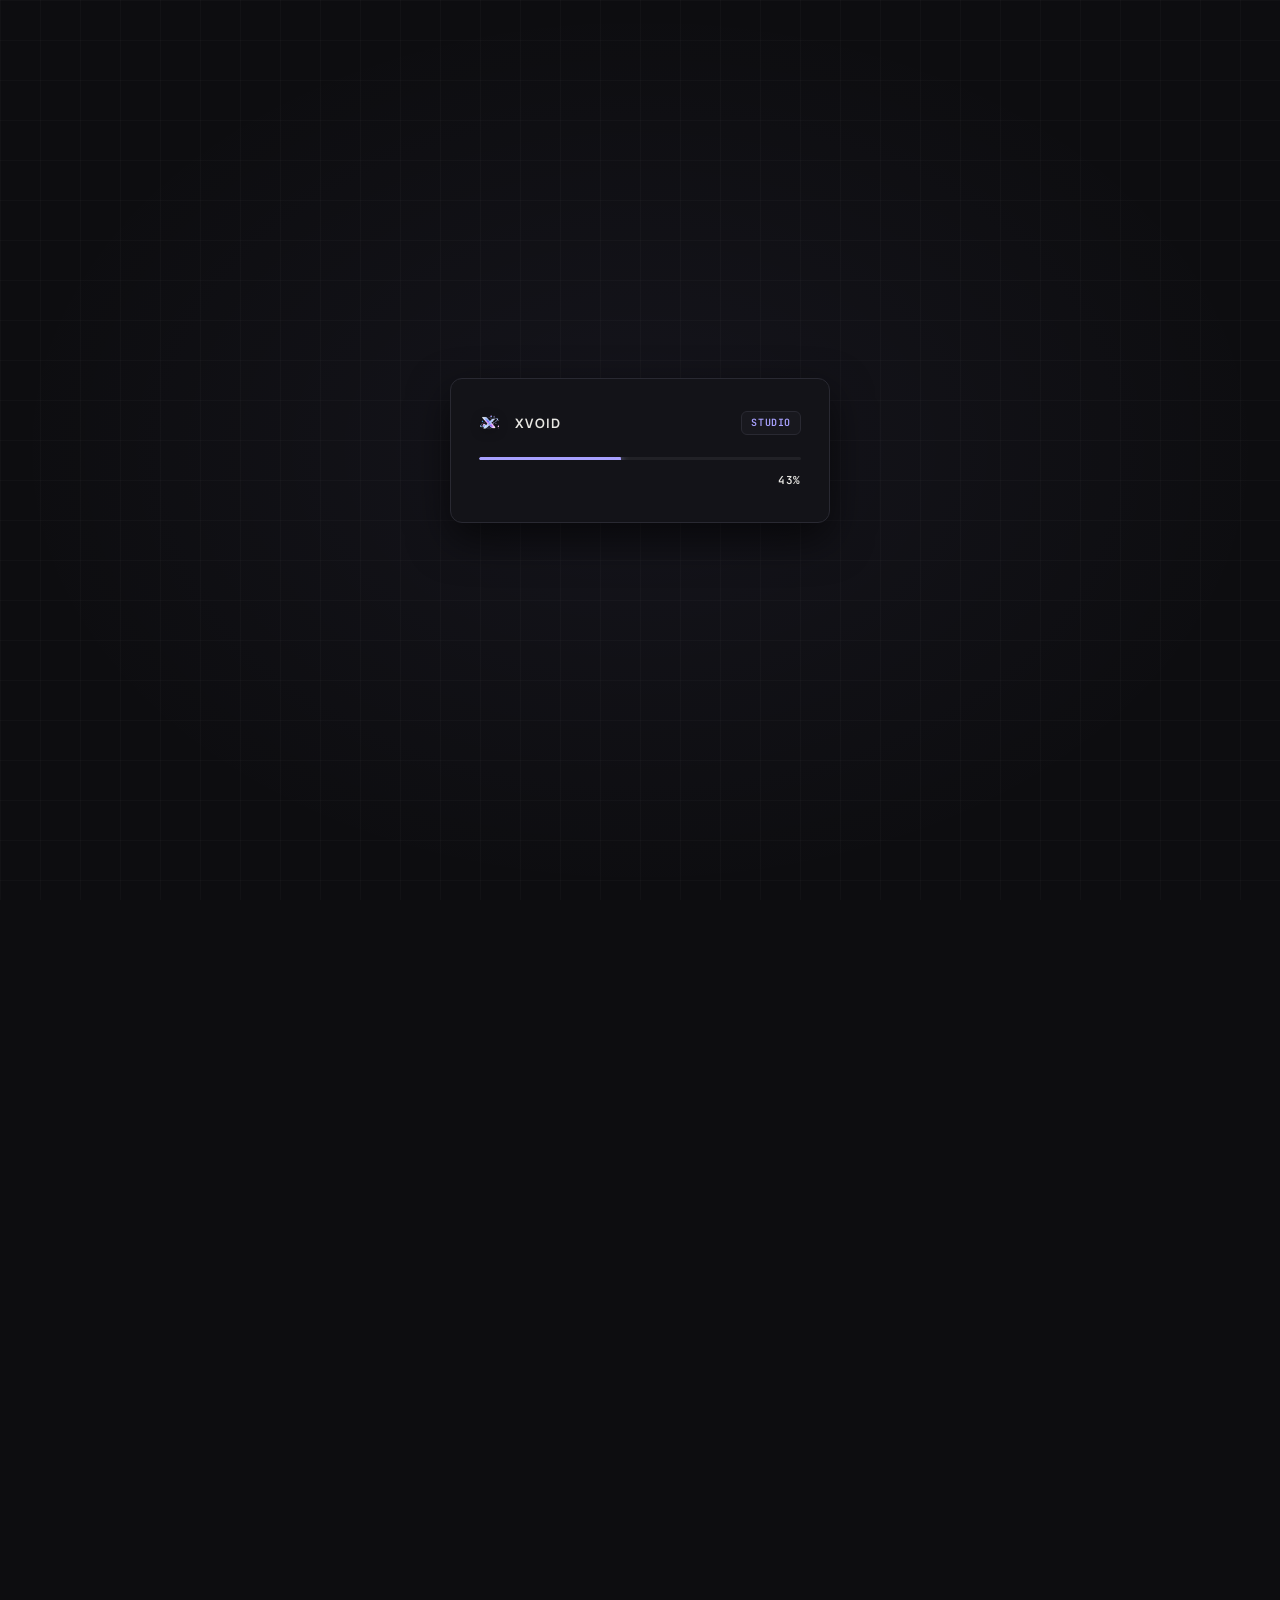
==== commit 2e453ec8: "◇ [PATCH v1.4] BUMP | Overhaul studio dark UI, purge legacy assets & sync modular core" ====
--- a/web/index.html
+++ b/web/index.html
@@ -3,10 +3,10 @@
 <head>
   <meta charset="UTF-8">
   <meta name="viewport" content="width=device-width, initial-scale=1.0, maximum-scale=1.0, user-scalable=no">
-  <title>PROJECT-XVOID — Modular Terminal Toolkit</title>
+  <title>XVoid — Tools for curious builders</title>
   <link rel="preconnect" href="https://fonts.googleapis.com">
   <link rel="preconnect" href="https://fonts.gstatic.com" crossorigin>
-  <link href="https://fonts.googleapis.com/css2?family=Space+Grotesk:wght@300;400;500;600;700&display=swap" rel="stylesheet">
+  <link href="https://fonts.googleapis.com/css2?family=Manrope:wght@400;500;600;700;800&family=JetBrains+Mono:wght@400;500&display=swap" rel="stylesheet">
   <link rel="icon" type="image/png" href="favicon.png">
   <link rel="shortcut icon" href="favicon.ico">
   <link rel="apple-touch-icon" href="favicon.png">
@@ -23,10 +23,10 @@
     <div class="xv-loader-box" id="xvLoaderBox">
       <div class="xv-loader-header">
         <div class="xv-loader-brand">
-          <img src="favicon.png" alt="XVoid Icon" style="width:20px;height:20px;object-fit:contain;margin-right:6px;filter:drop-shadow(0 0 6px rgba(138,92,246,0.5));">
-          <span class="xv-loader-title">PROJECT-XVOID</span>
-        </div>
-        <span class="xv-loader-version">v1.3.5</span>
+          <img src="favicon.png" alt="XVoid Icon" style="width:20px;height:20px;object-fit:contain;margin-right:6px;">
+          <span class="xv-loader-title">XVOID</span>
+        </div>
+        <span class="xv-loader-version">STUDIO</span>
       </div>
       <div class="xv-loader-track-wrap">
         <div class="xv-loader-track">
@@ -34,7 +34,7 @@
           <div class="xv-loader-sheen"></div>
         </div>
         <div class="xv-loader-meta">
-          <span class="xv-loader-status" id="xvStatus">CORE.INITIALIZE</span>
+          <span class="xv-loader-status" id="xvStatus">INITIALIZING WORKSPACE</span>
           <span class="xv-loader-pct" id="xvProgressPct">0%</span>
         </div>
       </div>
@@ -43,12 +43,12 @@
     <div class="xv-intro-box" id="xvIntroBox" aria-hidden="true">
       <div class="xv-intro-pill" id="xvIntroPill">
         <span class="xv-intro-dot"></span>
-        <span class="xv-intro-tag">INITIALIZATION COMPLETE</span>
+        <span class="xv-intro-tag">WORKSPACE READY</span>
       </div>
       <h1 class="xv-intro-title" id="xvIntroTitle">
         <span id="xvTypewriterText"></span><span class="xv-cursor" id="xvCursor" aria-hidden="true">|</span>
       </h1>
-      <p class="xv-intro-sub" id="xvIntroSub">Modular Terminal Toolkit · Systems Operational</p>
+      <p class="xv-intro-sub" id="xvIntroSub">Tools for curious builders · Workspace Ready</p>
       <div class="xv-intro-line" id="xvIntroLine"></div>
     </div>
   </div>
@@ -64,54 +64,60 @@
     <div class="shapes-layer" id="shapesLayer"></div>
   </div>
   <canvas id="clickFxCanvas"></canvas>
-  <nav class="tab-nav" id="tabNav" aria-label="Navigasi utama">
-    <div class="tab-nav-track" id="tabNavTrack">
-      <div class="tab-thumb" id="tabThumb" aria-hidden="true"></div>
-
-      <button class="tab-item active" id="tab-home" onclick="goPage('home')" aria-current="page">
-        <svg width="18" height="18" viewBox="0 0 24 24" fill="none" stroke="currentColor" stroke-width="2.5" stroke-linecap="round" stroke-linejoin="round"><path d="M3 9l9-7 9 7v11a2 2 0 0 1-2 2H5a2 2 0 0 1-2-2z"/><polyline points="9 22 9 12 15 12 15 22"/></svg>
-        <span>Beranda</span>
-      </button>
-
-      <button class="tab-item" id="tab-stromai" onclick="goPage('stromai')">
-        <svg width="18" height="18" viewBox="0 0 24 24" fill="none" stroke="currentColor" stroke-width="2.5" stroke-linecap="round" stroke-linejoin="round"><path d="M21 15a2 2 0 0 1-2 2H7l-4 4V5a2 2 0 0 1 2-2h14a2 2 0 0 1 2 2z"/></svg>
-        <span>XVoid AI</span>
-      </button>
-
-      <button class="tab-item" id="tab-osint" onclick="goPage('osint')">
-        <svg width="18" height="18" viewBox="0 0 24 24" fill="none" stroke="currentColor" stroke-width="2.5" stroke-linecap="round" stroke-linejoin="round"><circle cx="11" cy="11" r="8"/><line x1="21" y1="21" x2="16.65" y2="16.65"/></svg>
-        <span>OSINT Hub</span>
-      </button>
-
-      <button class="tab-item" id="tab-phonehub" onclick="goPage('phonehub')">
-        <svg width="18" height="18" viewBox="0 0 24 24" fill="none" stroke="currentColor" stroke-width="2.5" stroke-linecap="round" stroke-linejoin="round"><path d="M22 16.92v3a2 2 0 0 1-2.18 2 19.79 19.79 0 0 1-8.63-3.07A19.5 19.5 0 0 1 4.69 12 19.79 19.79 0 0 1 1.62 3.42 2 2 0 0 1 3.6 1h3a2 2 0 0 1 2 1.72c.127.96.361 1.903.7 2.81a2 2 0 0 1-.45 2.11L7.91 8.77a16 16 0 0 0 6 6l.87-.87a2 2 0 0 1 2.11-.45c.907.339 1.85.573 2.81.7A2 2 0 0 1 22 16.92z"/></svg>
-        <span>Phone &amp; SMS</span>
-      </button>
-
-      <button class="tab-item" id="tab-githubsuite" onclick="goPage('githubsuite')">
-        <svg width="18" height="18" viewBox="0 0 24 24" fill="none" stroke="currentColor" stroke-width="2.5" stroke-linecap="round" stroke-linejoin="round"><path d="M9 19c-5 1.5-5-2.5-7-3m14 6v-3.87a3.37 3.37 0 0 0-.94-2.61c3.14-.35 6.44-1.54 6.44-7A5.44 5.44 0 0 0 20 4.77 5.07 5.07 0 0 0 19.91 1S18.73.65 16 2.48a13.38 13.38 0 0 0-7 0C6.27.65 5.09 1 5.09 1A5.07 5.07 0 0 0 5 4.77a5.44 5.44 0 0 0-1.5 3.78c0 5.42 3.3 6.61 6.44 7A3.37 3.37 0 0 0 9 18.13V22"/></svg>
-        <span>GitHub Suite</span>
-      </button>
-
-      <button class="tab-item" id="tab-reconhub" onclick="goPage('reconhub')">
-        <svg width="18" height="18" viewBox="0 0 24 24" fill="none" stroke="currentColor" stroke-width="2.5" stroke-linecap="round" stroke-linejoin="round"><circle cx="12" cy="12" r="10"/><line x1="2" y1="12" x2="22" y2="12"/><path d="M12 2a15.3 15.3 0 0 1 4 10 15.3 15.3 0 0 1-4 10 15.3 15.3 0 0 1-4-10 15.3 15.3 0 0 1 4-10z"/></svg>
-        <span>Network Recon</span>
-      </button>
-
-      <button class="tab-item" id="tab-medialab" onclick="goPage('medialab')">
-        <svg width="18" height="18" viewBox="0 0 24 24" fill="none" stroke="currentColor" stroke-width="2.5" stroke-linecap="round" stroke-linejoin="round"><rect x="3" y="3" width="18" height="18" rx="2" ry="2"/><circle cx="8.5" cy="8.5" r="1.5"/><polyline points="21 15 16 10 5 21"/></svg>
-        <span>Media Lab</span>
-      </button>
-
-      <button class="tab-item" id="tab-devsuite" onclick="goPage('devsuite')">
-        <svg width="18" height="18" viewBox="0 0 24 24" fill="none" stroke="currentColor" stroke-width="2.5" stroke-linecap="round" stroke-linejoin="round"><polyline points="16 18 22 12 16 6"/><polyline points="8 6 2 12 8 18"/></svg>
-        <span>Dev Suite</span>
-      </button>
-
-      <button class="tab-item" id="tab-pentest" onclick="goPage('pentest')">
-        <svg width="18" height="18" viewBox="0 0 24 24" fill="none" stroke="currentColor" stroke-width="2.5" stroke-linecap="round" stroke-linejoin="round"><path d="M12 2L2 7v7c0 5 4 9 10 9s10-4 10-9V7l-10-5z"/></svg>
-        <span>Pentest</span>
-      </button>
+    <nav class="tab-nav" id="tabNav" aria-label="Navigasi utama">
+    <div class="tab-nav-wrapper">
+      <div class="tab-nav-brand" onclick="goPage('home')">
+        <img src="logo.png" alt="XVOID" />
+        <span class="tab-nav-brand-title">XVOID</span>
+      </div>
+      <div class="tab-nav-track" id="tabNavTrack">
+        <div class="tab-thumb" id="tabThumb" aria-hidden="true"></div>
+
+        <button class="tab-item active" id="tab-home" onclick="goPage('home')" aria-current="page">
+          <svg width="15" height="15" viewBox="0 0 24 24" fill="none" stroke="currentColor" stroke-width="2" stroke-linecap="round" stroke-linejoin="round"><path d="M3 9l9-7 9 7v11a2 2 0 0 1-2 2H5a2 2 0 0 1-2-2z"/><polyline points="9 22 9 12 15 12 15 22"/></svg>
+          <span>Beranda</span>
+        </button>
+
+        <button class="tab-item" id="tab-stromai" onclick="goPage('stromai')">
+          <svg width="15" height="15" viewBox="0 0 24 24" fill="none" stroke="currentColor" stroke-width="2" stroke-linecap="round" stroke-linejoin="round"><path d="M21 15a2 2 0 0 1-2 2H7l-4 4V5a2 2 0 0 1 2-2h14a2 2 0 0 1 2 2z"/></svg>
+          <span>XVoid AI</span>
+        </button>
+
+        <button class="tab-item" id="tab-osint" onclick="goPage('osint')">
+          <svg width="15" height="15" viewBox="0 0 24 24" fill="none" stroke="currentColor" stroke-width="2" stroke-linecap="round" stroke-linejoin="round"><circle cx="11" cy="11" r="8"/><line x1="21" y1="21" x2="16.65" y2="16.65"/></svg>
+          <span>OSINT Hub</span>
+        </button>
+
+        <button class="tab-item" id="tab-phonehub" onclick="goPage('phonehub')">
+          <svg width="15" height="15" viewBox="0 0 24 24" fill="none" stroke="currentColor" stroke-width="2" stroke-linecap="round" stroke-linejoin="round"><path d="M22 16.92v3a2 2 0 0 1-2.18 2 19.79 19.79 0 0 1-8.63-3.07A19.5 19.5 0 0 1 4.69 12 19.79 19.79 0 0 1 1.62 3.42 2 2 0 0 1 3.6 1h3a2 2 0 0 1 2 1.72c.127.96.361 1.903.7 2.81a2 2 0 0 1-.45 2.11L7.91 8.77a16 16 0 0 0 6 6l.87-.87a2 2 0 0 1 2.11-.45c.907.339 1.85.573 2.81.7A2 2 0 0 1 22 16.92z"/></svg>
+          <span>Phone &amp; SMS</span>
+        </button>
+
+        <button class="tab-item" id="tab-githubsuite" onclick="goPage('githubsuite')">
+          <svg width="15" height="15" viewBox="0 0 24 24" fill="none" stroke="currentColor" stroke-width="2" stroke-linecap="round" stroke-linejoin="round"><path d="M9 19c-5 1.5-5-2.5-7-3m14 6v-3.87a3.37 3.37 0 0 0-.94-2.61c3.14-.35 6.44-1.54 6.44-7A5.44 5.44 0 0 0 20 4.77 5.07 5.07 0 0 0 19.91 1S18.73.65 16 2.48a13.38 13.38 0 0 0-7 0C6.27.65 5.09 1 5.09 1A5.07 5.07 0 0 0 5 4.77a5.44 5.44 0 0 0-1.5 3.78c0 5.42 3.3 6.61 6.44 7A3.37 3.37 0 0 0 9 18.13V22"/></svg>
+          <span>GitHub Suite</span>
+        </button>
+
+        <button class="tab-item" id="tab-reconhub" onclick="goPage('reconhub')">
+          <svg width="15" height="15" viewBox="0 0 24 24" fill="none" stroke="currentColor" stroke-width="2" stroke-linecap="round" stroke-linejoin="round"><circle cx="12" cy="12" r="10"/><line x1="2" y1="12" x2="22" y2="12"/><path d="M12 2a15.3 15.3 0 0 1 4 10 15.3 15.3 0 0 1-4 10 15.3 15.3 0 0 1-4-10 15.3 15.3 0 0 1 4-10z"/></svg>
+          <span>Network Recon</span>
+        </button>
+
+        <button class="tab-item" id="tab-medialab" onclick="goPage('medialab')">
+          <svg width="15" height="15" viewBox="0 0 24 24" fill="none" stroke="currentColor" stroke-width="2" stroke-linecap="round" stroke-linejoin="round"><rect x="3" y="3" width="18" height="18" rx="2" ry="2"/><circle cx="8.5" cy="8.5" r="1.5"/><polyline points="21 15 16 10 5 21"/></svg>
+          <span>Media Lab</span>
+        </button>
+
+        <button class="tab-item" id="tab-devsuite" onclick="goPage('devsuite')">
+          <svg width="15" height="15" viewBox="0 0 24 24" fill="none" stroke="currentColor" stroke-width="2" stroke-linecap="round" stroke-linejoin="round"><polyline points="16 18 22 12 16 6"/><polyline points="8 6 2 12 8 18"/></svg>
+          <span>Dev Suite</span>
+        </button>
+
+        <button class="tab-item" id="tab-pentest" onclick="goPage('pentest')">
+          <svg width="15" height="15" viewBox="0 0 24 24" fill="none" stroke="currentColor" stroke-width="2" stroke-linecap="round" stroke-linejoin="round"><path d="M12 2L2 7v7c0 5 4 9 10 9s10-4 10-9V7l-10-5z"/></svg>
+          <span>Pentest</span>
+        </button>
+      </div>
     </div>
   </nav>
 
@@ -148,78 +154,165 @@
       </div>
     </section>
 
-    <section class="page-view visible" id="view-home">
-      <div class="glass-card text-center">
-        <div style="display:flex;justify-content:center;align-items:center;margin-bottom:12px;">
-          <img src="logo.png" alt="Project-XVoid" class="xv-brand-logo-img">
-        </div>
-        <div class="card-badge" onclick="openChangelogModal()" style="cursor:pointer;" title="Klik untuk melihat catatan rilis & pembaruan">
-          <svg width="12" height="12" viewBox="0 0 24 24" fill="none" stroke="currentColor" stroke-width="2.5" stroke-linecap="round" stroke-linejoin="round">
-            <polygon points="13 2 3 14 12 14 11 22 21 10 12 10 13 2"/>
-          </svg>
-          Project-XVOID v1.3 · <span style="text-decoration:underline;text-underline-offset:2px;">Lihat Update</span>
-        </div>
-        <h1 class="card-title">Modular Cyber &amp; Dev Suite</h1>
-        <p class="card-desc">Toolkit komprehensif terintegrasi: OSINT Sherlock, Discord Lookup, Temp Virtual SMS, Subdomain Recon, Port Scanner, IP Threat Intel, AI Media Lab, Alight Motion, &amp; Dev Utilities.</p>
-
-        <div class="tools-grid">
-          <div class="tool-card" onclick="goPage('osint', {sub: 'sherlock'})">
-            <div class="tool-icon-wrap">
-              <svg width="15" height="15" viewBox="0 0 24 24" fill="none" stroke="currentColor" stroke-width="2.5" stroke-linecap="round" stroke-linejoin="round"><circle cx="11" cy="11" r="8"/><line x1="21" y1="21" x2="16.65" y2="16.65"/></svg>
-            </div>
-            <div class="tool-title">OSINT &amp; Identity</div>
-            <div class="tool-desc">Sherlock (30+ Medsos via TrackLu), Cek NIK KTP Indonesia, Discord Lookup, &amp; Breach Checker.</div>
-          </div>
-
-          <div class="tool-card" onclick="goPage('phonehub', {sub: 'ceknomor'})">
-            <div class="tool-icon-wrap">
-              <svg width="15" height="15" viewBox="0 0 24 24" fill="none" stroke="currentColor" stroke-width="2.5" stroke-linecap="round" stroke-linejoin="round"><path d="M22 16.92v3a2 2 0 0 1-2.18 2 19.79 19.79 0 0 1-8.63-3.07A19.5 19.5 0 0 1 4.69 12 19.79 19.79 0 0 1 1.62 3.42 2 2 0 0 1 3.6 1h3a2 2 0 0 1 2 1.72c.127.96.361 1.903.7 2.81a2 2 0 0 1-.45 2.11L7.91 8.77a16 16 0 0 0 6 6l.87-.87a2 2 0 0 1 2.11-.45c.907.339 1.85.573 2.81.7A2 2 0 0 1 22 16.92z"/></svg>
-            </div>
-            <div class="tool-title">Phone &amp; Temp SMS</div>
-            <div class="tool-desc">Cek Nomor Caller-ID &amp; Nomor Virtual Gratis untuk terima SMS kode OTP.</div>
-          </div>
-
-          <div class="tool-card" onclick="goPage('githubsuite', {sub: 'scanrepo'})">
-            <div class="tool-icon-wrap">
-              <svg width="15" height="15" viewBox="0 0 24 24" fill="none" stroke="currentColor" stroke-width="2.5" stroke-linecap="round" stroke-linejoin="round"><path d="M9 19c-5 1.5-5-2.5-7-3m14 6v-3.87a3.37 3.37 0 0 0-.94-2.61c3.14-.35 6.44-1.54 6.44-7A5.44 5.44 0 0 0 20 4.77 5.07 5.07 0 0 0 19.91 1S18.73.65 16 2.48a13.38 13.38 0 0 0-7 0C6.27.65 5.09 1 5.09 1A5.07 5.07 0 0 0 5 4.77a5.44 5.44 0 0 0-1.5 3.78c0 5.42 3.3 6.61 6.44 7A3.37 3.37 0 0 0 9 18.13V22"/></svg>
-            </div>
-            <div class="tool-title">GitHub Intel Suite</div>
-            <div class="tool-desc">Audit keamanan repositori &amp; Deep User Profiler (pembongkar email commit).</div>
-          </div>
-
-          <div class="tool-card" onclick="goPage('reconhub', {sub: 'subdomains'})">
-            <div class="tool-icon-wrap">
-              <svg width="15" height="15" viewBox="0 0 24 24" fill="none" stroke="currentColor" stroke-width="2.5" stroke-linecap="round" stroke-linejoin="round"><circle cx="12" cy="12" r="10"/><line x1="2" y1="12" x2="22" y2="12"/><path d="M12 2a15.3 15.3 0 0 1 4 10 15.3 15.3 0 0 1-4 10 15.3 15.3 0 0 1-4-10 15.3 15.3 0 0 1 4-10z"/></svg>
-            </div>
-            <div class="tool-title">Network Recon</div>
-            <div class="tool-desc">Subdomain crt.sh, Audit Keamanan Web &amp; SSL, Port Scanner, &amp; IP Threat Intel.</div>
-          </div>
-
-          <div class="tool-card" onclick="goPage('medialab', {sub: 'gambar'})">
-            <div class="tool-icon-wrap">
-              <svg width="15" height="15" viewBox="0 0 24 24" fill="none" stroke="currentColor" stroke-width="2.5" stroke-linecap="round" stroke-linejoin="round"><rect x="3" y="3" width="18" height="18" rx="2" ry="2"/><circle cx="8.5" cy="8.5" r="1.5"/><polyline points="21 15 16 10 5 21"/></svg>
-            </div>
-            <div class="tool-title">Media &amp; Visual Lab</div>
-            <div class="tool-desc">AI Buat Gambar, Universal Downloader, Video to GIF/WebP, &amp; EXIF GPS Map.</div>
-          </div>
-
-          <div class="tool-card" onclick="goPage('devsuite', {sub: 'alightmotion'})">
-            <div class="tool-icon-wrap">
-              <svg width="15" height="15" viewBox="0 0 24 24" fill="none" stroke="currentColor" stroke-width="2.5" stroke-linecap="round" stroke-linejoin="round"><path d="M10 13a5 5 0 0 0 7.54.54l3-3a5 5 0 0 0-7.07-7.07l-1.72 1.71"/><path d="M14 11a5 5 0 0 0-7.54-.54l-3 3a5 5 0 0 0 7.07 7.07l1.71-1.71"/></svg>
-            </div>
-            <div class="tool-title">Alight Motion &amp; Dev</div>
-            <div class="tool-desc">Alight Motion Magic Link, Base64, Web Tools, Steganografi, &amp; Browser Fingerprint.</div>
-          </div>
-
-          <div class="tool-card" onclick="goPage('stromai')">
-            <div class="tool-icon-wrap">
-              <svg width="15" height="15" viewBox="0 0 24 24" fill="none" stroke="currentColor" stroke-width="2.5" stroke-linecap="round" stroke-linejoin="round"><path d="M21 15a2 2 0 0 1-2 2H7l-4 4V5a2 2 0 0 1 2-2h14a2 2 0 0 1 2 2z"/></svg>
-            </div>
-            <div class="tool-title">XVoid AI Chat</div>
-            <div class="tool-desc">Asisten cerdas cyber &amp; coding eksklusif dari Project-XVOID.</div>
-          </div>
-        </div>
-      </div>
+        <section class="page-view visible" id="view-home">
+      <!-- Editorial Hero Section -->
+      <header class="studio-hero">
+        <div class="hero-brand-wrap">
+          <img id="main-brand-logo" src="logo.png" alt="XVoid" />
+        </div>
+        <h1 class="hero-headline">Tools for curious builders.</h1>
+        <p class="hero-subheadline">A quiet workspace for development, research, media, and everyday digital tools.</p>
+      </header>
+
+      <!-- Hierarchy: Featured -> Tools -> Utilities -> Labs -->
+
+      <!-- FEATURED SECTION (Dominant) -->
+      <div class="section-kicker">
+        <span>FEATURED</span>
+        <div class="kicker-line"></div>
+      </div>
+
+      <article class="featured-card" onclick="goPage('osint', {sub: 'sherlock'})" role="button" tabindex="0">
+        <div class="featured-card-layout">
+          <div class="featured-card-main">
+            <div class="featured-tag-row">
+              <span class="featured-badge-pill"><span class="pill-dot"></span> OSINT &amp; Identity</span>
+            </div>
+            <h2 class="featured-card-title">Research utilities for digital investigation and identity analysis.</h2>
+            <p class="featured-card-desc">Comprehensive investigative tooling including multi-platform username intelligence across 30+ services, demographic verification, Discord identity inspection, and breach telemetry correlation.</p>
+            <div class="featured-capabilities">
+              <span class="capability-item">Sherlock Multi-Platform</span>
+              <span class="capability-item">Identity Verification</span>
+              <span class="capability-item">Discord Profiler</span>
+              <span class="capability-item">Breach Telemetry</span>
+            </div>
+          </div>
+          <div class="featured-action-col">
+            <span>Explore Suite</span>
+            <svg viewBox="0 0 24 24" fill="none" stroke="currentColor" stroke-width="2" stroke-linecap="round" stroke-linejoin="round"><line x1="7" y1="17" x2="17" y2="7"/><polyline points="7 7 17 7 17 17"/></svg>
+          </div>
+        </div>
+      </article>
+
+      <!-- TOOLS SECTION -->
+      <div class="section-kicker">
+        <span>TOOLS</span>
+        <div class="kicker-line"></div>
+      </div>
+
+      <div class="studio-grid">
+        <!-- Phone & Temp SMS -->
+        <article class="studio-card" onclick="goPage('phonehub', {sub: 'ceknomor'})" role="button" tabindex="0">
+          <div>
+            <div class="studio-card-top">
+              <div class="studio-card-icon">
+                <svg viewBox="0 0 24 24" fill="none" stroke="currentColor" stroke-width="2" stroke-linecap="round" stroke-linejoin="round"><path d="M22 16.92v3a2 2 0 0 1-2.18 2 19.79 19.79 0 0 1-8.63-3.07A19.5 19.5 0 0 1 4.69 12 19.79 19.79 0 0 1 1.62 3.42 2 2 0 0 1 3.6 1h3a2 2 0 0 1 2 1.72c.127.96.361 1.903.7 2.81a2 2 0 0 1-.45 2.11L7.91 8.77a16 16 0 0 0 6 6l.87-.87a2 2 0 0 1 2.11-.45c.907.339 1.85.573 2.81.7A2 2 0 0 1 22 16.92z"/></svg>
+              </div>
+              <svg class="studio-card-arrow" width="14" height="14" viewBox="0 0 24 24" fill="none" stroke="currentColor" stroke-width="2" stroke-linecap="round" stroke-linejoin="round"><line x1="7" y1="17" x2="17" y2="7"/><polyline points="7 7 17 7 17 17"/></svg>
+            </div>
+            <div class="studio-card-kicker">Phone &amp; Temp SMS</div>
+            <h3 class="studio-card-title">Virtual communication tools and verification utilities.</h3>
+            <p class="studio-card-desc">Caller-ID lookup and multi-country virtual temporary numbers for private identity and instant OTP reception.</p>
+          </div>
+          <div class="studio-card-meta">Virtual Numbers &bull; HLR Lookup &bull; SMS Verification</div>
+        </article>
+
+        <!-- GitHub Intel Suite -->
+        <article class="studio-card" onclick="goPage('githubsuite', {sub: 'scanrepo'})" role="button" tabindex="0">
+          <div>
+            <div class="studio-card-top">
+              <div class="studio-card-icon">
+                <svg viewBox="0 0 24 24" fill="none" stroke="currentColor" stroke-width="2" stroke-linecap="round" stroke-linejoin="round"><path d="M9 19c-5 1.5-5-2.5-7-3m14 6v-3.87a3.37 3.37 0 0 0-.94-2.61c3.14-.35 6.44-1.54 6.44-7A5.44 5.44 0 0 0 20 4.77 5.07 5.07 0 0 0 19.91 1S18.73.65 16 2.48a13.38 13.38 0 0 0-7 0C6.27.65 5.09 1 5.09 1A5.07 5.07 0 0 0 5 4.77a5.44 5.44 0 0 0-1.5 3.78c0 5.42 3.3 6.61 6.44 7A3.37 3.37 0 0 0 9 18.13V22"/></svg>
+              </div>
+              <svg class="studio-card-arrow" width="14" height="14" viewBox="0 0 24 24" fill="none" stroke="currentColor" stroke-width="2" stroke-linecap="round" stroke-linejoin="round"><line x1="7" y1="17" x2="17" y2="7"/><polyline points="7 7 17 7 17 17"/></svg>
+            </div>
+            <div class="studio-card-kicker">GitHub Intel Suite</div>
+            <h3 class="studio-card-title">Developer-focused tools for repository and project research.</h3>
+            <p class="studio-card-desc">Automated repository security audit, developer contributor profile extraction, and deep commit author analysis.</p>
+          </div>
+          <div class="studio-card-meta">Repo Audit &bull; Commit Extractor &bull; Profile Intel</div>
+        </article>
+
+        <!-- Network & Infra -->
+        <article class="studio-card" onclick="goPage('reconhub', {sub: 'subdomains'})" role="button" tabindex="0">
+          <div>
+            <div class="studio-card-top">
+              <div class="studio-card-icon">
+                <svg viewBox="0 0 24 24" fill="none" stroke="currentColor" stroke-width="2" stroke-linecap="round" stroke-linejoin="round"><circle cx="12" cy="12" r="10"/><line x1="2" y1="12" x2="22" y2="12"/><path d="M12 2a15.3 15.3 0 0 1 4 10 15.3 15.3 0 0 1-4 10 15.3 15.3 0 0 1-4-10 15.3 15.3 0 0 1 4-10z"/></svg>
+              </div>
+              <svg class="studio-card-arrow" width="14" height="14" viewBox="0 0 24 24" fill="none" stroke="currentColor" stroke-width="2" stroke-linecap="round" stroke-linejoin="round"><line x1="7" y1="17" x2="17" y2="7"/><polyline points="7 7 17 7 17 17"/></svg>
+            </div>
+            <div class="studio-card-kicker">Network &amp; Infra</div>
+            <h3 class="studio-card-title">Utilities for inspecting network infrastructure and technical metadata.</h3>
+            <p class="studio-card-desc">Subdomain enumeration via certificate transparency, SSL chain validation, low-latency port inspection, and threat telemetry.</p>
+          </div>
+          <div class="studio-card-meta">CRT.sh Recon &bull; SSL Audit &bull; Port Telemetry</div>
+        </article>
+      </div>
+
+      <!-- UTILITIES & LABS SECTION -->
+      <div class="section-kicker">
+        <span>UTILITIES &amp; LABS</span>
+        <div class="kicker-line"></div>
+      </div>
+
+      <div class="studio-grid">
+        <!-- Media Lab & EXIF -->
+        <article class="studio-card" onclick="goPage('medialab', {sub: 'gambar'})" role="button" tabindex="0">
+          <div>
+            <div class="studio-card-top">
+              <div class="studio-card-icon">
+                <svg viewBox="0 0 24 24" fill="none" stroke="currentColor" stroke-width="2" stroke-linecap="round" stroke-linejoin="round"><rect x="3" y="3" width="18" height="18" rx="2" ry="2"/><circle cx="8.5" cy="8.5" r="1.5"/><polyline points="21 15 16 10 5 21"/></svg>
+              </div>
+              <svg class="studio-card-arrow" width="14" height="14" viewBox="0 0 24 24" fill="none" stroke="currentColor" stroke-width="2" stroke-linecap="round" stroke-linejoin="round"><line x1="7" y1="17" x2="17" y2="7"/><polyline points="7 7 17 7 17 17"/></svg>
+            </div>
+            <div class="studio-card-kicker">Media Lab &amp; EXIF</div>
+            <h3 class="studio-card-title">Visual tools for media generation, conversion, and metadata inspection.</h3>
+            <p class="studio-card-desc">Text-to-image synthesis, multi-format media downloading, client-side transcoding, and EXIF geospatial parsing.</p>
+          </div>
+          <div class="studio-card-meta">AI Generation &bull; EXIF GPS Locator &bull; Media Downloader</div>
+        </article>
+
+        <!-- Alight Motion & Utilities -->
+        <article class="studio-card" onclick="goPage('devsuite', {sub: 'alightmotion'})" role="button" tabindex="0">
+          <div>
+            <div class="studio-card-top">
+              <div class="studio-card-icon">
+                <svg viewBox="0 0 24 24" fill="none" stroke="currentColor" stroke-width="2" stroke-linecap="round" stroke-linejoin="round"><polyline points="16 18 22 12 16 6"/><polyline points="8 6 2 12 8 18"/></svg>
+              </div>
+              <svg class="studio-card-arrow" width="14" height="14" viewBox="0 0 24 24" fill="none" stroke="currentColor" stroke-width="2" stroke-linecap="round" stroke-linejoin="round"><line x1="7" y1="17" x2="17" y2="7"/><polyline points="7 7 17 7 17 17"/></svg>
+            </div>
+            <div class="studio-card-kicker">Alight Motion &amp; Utilities</div>
+            <h3 class="studio-card-title">Development utilities, base64 workflows, and project links.</h3>
+            <p class="studio-card-desc">Alight Motion Magic Link synthesis, multi-mode base64 encoding, steganography data concealment, and browser fingerprinting.</p>
+          </div>
+          <div class="studio-card-meta">Magic Links &bull; Base64 Utilities &bull; Steganography</div>
+        </article>
+
+        <!-- XVoid AI Neural Chat -->
+        <article class="studio-card" onclick="goPage('stromai')" role="button" tabindex="0">
+          <div>
+            <div class="studio-card-top">
+              <div class="studio-card-icon">
+                <svg viewBox="0 0 24 24" fill="none" stroke="currentColor" stroke-width="2" stroke-linecap="round" stroke-linejoin="round"><path d="M21 15a2 2 0 0 1-2 2H7l-4 4V5a2 2 0 0 1 2-2h14a2 2 0 0 1 2 2z"/></svg>
+              </div>
+              <svg class="studio-card-arrow" width="14" height="14" viewBox="0 0 24 24" fill="none" stroke="currentColor" stroke-width="2" stroke-linecap="round" stroke-linejoin="round"><line x1="7" y1="17" x2="17" y2="7"/><polyline points="7 7 17 7 17 17"/></svg>
+            </div>
+            <div class="studio-card-kicker">XVoid AI Neural Chat</div>
+            <h3 class="studio-card-title">Quiet conversational intelligence integrated into your workspace.</h3>
+            <p class="studio-card-desc">Specialized digital research, architectural reasoning, and context-aware workspace exploration.</p>
+          </div>
+          <div class="studio-card-meta">Neural Chat &bull; Research Synthesis &bull; Code Analysis</div>
+        </article>
+      </div>
+
+      <!-- Quiet Studio Footer -->
+      <footer class="studio-footer">
+        <div>XVoid Digital Studio &bull; Tools for curious builders</div>
+        <div>
+          <button onclick="openChangelogModal()" style="color:var(--text-muted);background:none;border:none;cursor:pointer;font-family:inherit;font-size:12px;">Release Notes</button>
+        </div>
+      </footer>
     </section>
 
     <section class="page-view" id="view-stromai">
@@ -462,7 +555,7 @@
               <div style="display:flex;justify-content:space-between;align-items:flex-start;flex-wrap:wrap;gap:8px;">
                 <div>
                   <div style="font-size:12px;color:var(--gray-500);text-transform:uppercase;letter-spacing:0.5px;font-weight:700;">Nomor Induk Kependudukan Terverifikasi</div>
-                  <div style="font-size:22px;font-weight:800;letter-spacing:1.5px;color:var(--black);font-family:monospace;" id="nik-res-number">--</div>
+                  <div style="font-size:22px;font-weight:800;letter-spacing:1.5px;color:#F4F4F6;font-family:monospace;" id="nik-res-number">--</div>
                 </div>
                 <span class="phone-tag-badge legit" id="nik-res-gender">Laki-laki</span>
               </div>
@@ -496,7 +589,7 @@
             </div>
 
             <div style="margin-top:18px;">
-              <div style="font-size:13px;font-weight:700;color:var(--gray-800);margin-bottom:10px;display:flex;align-items:center;gap:6px;">
+              <div style="font-size:13px;font-weight:700;color:#E8E7E3;margin-bottom:10px;display:flex;align-items:center;gap:6px;">
                 <svg width="15" height="15" viewBox="0 0 24 24" fill="none" stroke="currentColor" stroke-width="2.5"><circle cx="11" cy="11" r="8"/><line x1="21" y1="21" x2="16.65" y2="16.65"/></svg>
                 <span>OSINT Verification &amp; Public Records Dorking (osint-indonesia-v3):</span>
               </div>
@@ -586,7 +679,10 @@
 
             <!-- Similar Numbers List -->
             <div class="chips-container" id="cn-similar-wrap" style="display:none;">
-              <div class="chips-title">Nomor Serupa Terdeteksi:</div>
+              <div class="chips-title" style="display:flex;align-items:center;gap:6px;">
+                <svg width="12" height="12" viewBox="0 0 24 24" fill="none" stroke="currentColor" stroke-width="2"><circle cx="12" cy="12" r="10"/><path d="M12 6v6l4 2"/></svg>
+                NOMOR SERUPA TERDETEKSI (KLIK UNTUK SALIN & ANALISIS):
+              </div>
               <div class="chips-list" id="cn-similar-list"></div>
             </div>
           </div>
@@ -622,7 +718,7 @@
             <!-- Right: inbox -->
             <div>
               <div style="display:flex;justify-content:space-between;align-items:center;margin-bottom:12px;">
-                <div class="chips-title">INBOX (<span id="sms-active-num-label" style="color:var(--black);font-family:'Space Grotesk',monospace;font-weight:700;">Pilih Nomor</span>)</div>
+                <div class="chips-title">INBOX (<span id="sms-active-num-label" style="color:#F4F4F6;font-family:'Space Grotesk',monospace;font-weight:700;">Pilih Nomor</span>)</div>
                 <button class="btn-secondary" onclick="reloadSmsInbox()" id="sms-reload-btn" style="padding:5px 12px;font-size:12px;display:inline-flex;align-items:center;gap:6px;font-weight:600;">
                   <svg width="13" height="13" viewBox="0 0 24 24" fill="none" stroke="currentColor" stroke-width="2.5" stroke-linecap="round" stroke-linejoin="round"><polyline points="23 4 23 10 17 10"/><polyline points="1 20 1 14 7 14"/><path d="M3.51 9a9 9 0 0 1 14.85-3.36L23 10M1 14l4.64 4.36A9 9 0 0 0 20.49 15"/></svg>
                   <span>Perbarui SMS</span>
@@ -1240,8 +1336,8 @@
           </div>
 
           <div style="margin-bottom:14px;text-align:left;">
-            <div id="tt-author" style="font-weight:700;font-size:14.5px;color:var(--black);"></div>
-            <div id="tt-caption" style="font-size:12.5px;color:var(--gray-700);margin-top:4px;line-height:1.45;word-break:break-word;"></div>
+            <div id="tt-author" style="font-weight:700;font-size:14.5px;color:#F4F4F6;"></div>
+            <div id="tt-caption" style="font-size:12.5px;color:#94a3b8;margin-top:4px;line-height:1.45;word-break:break-word;"></div>
             <div id="tt-views" style="font-size:11px;color:var(--gray-500);margin-top:6px;font-weight:600;"></div>
           </div>
 
@@ -1267,8 +1363,8 @@
           <div id="tt-gallery-wrap" style="display:none;margin-top:16px;">
             <div style="display:flex;justify-content:space-between;align-items:center;margin-bottom:12px;padding-top:12px;border-top:1px solid var(--gray-200);">
               <div style="display:flex;align-items:center;gap:6px;">
-                <span id="tt-gallery-title" style="font-weight:700;font-size:13px;color:var(--black);">Daftar Slide / Foto</span>
-                <span id="tt-gallery-count" class="badge" style="background:var(--gray-200);color:var(--gray-800);font-size:10.5px;">0 Item</span>
+                <span id="tt-gallery-title" style="font-weight:700;font-size:13px;color:#F4F4F6;">Daftar Slide / Foto</span>
+                <span id="tt-gallery-count" class="badge" style="background:var(--gray-200);color:#E8E7E3;font-size:10.5px;">0 Item</span>
               </div>
               <button id="tt-download-all-btn" class="btn-primary" style="font-size:11.5px;padding:6px 12px;font-weight:600;" onclick="downloadAllMediaItems()">
                 <svg width="13" height="13" viewBox="0 0 24 24" fill="none" stroke="currentColor" stroke-width="2.5" stroke-linecap="round" stroke-linejoin="round"><path d="M21 15v4a2 2 0 0 1-2 2H5a2 2 0 0 1-2-2v-4"/><polyline points="7 10 12 15 17 10"/><line x1="12" y1="15" x2="12" y2="3"/></svg>
@@ -1417,7 +1513,7 @@
 
         <div style="display:flex;align-items:center;gap:8px;margin-bottom:8px;">
           <div style="width:22px;height:22px;border-radius:50%;background:var(--black);color:#fff;display:flex;align-items:center;justify-content:center;font-size:11px;font-weight:700;flex-shrink:0;">1</div>
-          <span style="font-size:12px;font-weight:700;color:var(--black);">Masukkan Gmail & Kirim Magic Link</span>
+          <span style="font-size:12px;font-weight:700;color:#F4F4F6;">Masukkan Gmail & Kirim Magic Link</span>
         </div>
         <div class="form-group">
           <input type="email" id="ml-email" class="form-input" placeholder="namaakun@gmail.com">
@@ -1426,7 +1522,7 @@
 
         <div id="ml-guide-box" style="display:none;margin-top:16px;background:#f8f8f8;border:1.5px solid var(--gray-200);border-radius:12px;padding:14px;">
           <div style="font-size:11px;font-weight:700;color:var(--gray-600);text-transform:uppercase;margin-bottom:8px;">Penting — Jangan klik langsung linknya!</div>
-          <ol style="margin-left:16px;font-size:12px;color:var(--gray-700);line-height:1.8;">
+          <ol style="margin-left:16px;font-size:12px;color:#94a3b8;line-height:1.8;">
             <li>Buka <strong>Gmail</strong> di HP Anda.</li>
             <li>Buka email dari <strong>Alight Motion</strong>.</li>
             <li><strong>Tekan & tahan</strong> tombol Sign In / link di email.</li>
@@ -1438,7 +1534,7 @@
         <div id="ml-step-2" style="display:none;margin-top:18px;">
           <div style="display:flex;align-items:center;gap:8px;margin-bottom:8px;">
             <div style="width:22px;height:22px;border-radius:50%;background:var(--black);color:#fff;display:flex;align-items:center;justify-content:center;font-size:11px;font-weight:700;flex-shrink:0;">2</div>
-            <span style="font-size:12px;font-weight:700;color:var(--black);">Tempel URL Magic Link dari Email</span>
+            <span style="font-size:12px;font-weight:700;color:#F4F4F6;">Tempel URL Magic Link dari Email</span>
           </div>
           <div class="form-group">
             <input type="url" id="ml-link" class="form-input" placeholder="https://alightcreative.com/..." oninput="checkAndAutoVerify(this.value)">
@@ -1747,12 +1843,46 @@
       </div>
 
       <div class="changelog-body">
-        <!-- Version 1.3.5 -->
+        <!-- Version 1.4 -->
         <div class="changelog-timeline-item current">
           <div class="changelog-timeline-dot"></div>
           <div class="changelog-ver-header">
+            <span class="changelog-ver-title">v1.4</span>
+            <span class="changelog-ver-pill latest">TERBARU</span>
+          </div>
+          <ul class="changelog-features-list">
+            <li>
+              <div class="changelog-item-icon">
+                <svg width="14" height="14" viewBox="0 0 24 24" fill="none" stroke="currentColor" stroke-width="2.2" stroke-linecap="round" stroke-linejoin="round"><path d="M12 2l3.09 6.26L22 9.27l-5 4.87 1.18 6.88L12 17.77l-6.18 3.25L7 14.14 2 9.27l6.91-1.01L12 2z"/></svg>
+              </div>
+              <div><strong>Dark Digital Studio UI:</strong> Desain tenang (#0d0d12 / #131318) dengan kontras tajam (#e8e7e3), ikon SVG modern (zero emoji), dan hero logo 260px luminous.</div>
+            </li>
+            <li>
+              <div class="changelog-item-icon">
+                <svg width="14" height="14" viewBox="0 0 24 24" fill="none" stroke="currentColor" stroke-width="2.2" stroke-linecap="round" stroke-linejoin="round"><polyline points="22 12 18 12 15 21 9 3 6 12 2 12"/></svg>
+              </div>
+              <div><strong>Subdomain Recon Smart Fallback:</strong> Integrasi HackerTarget &amp; crt.sh logs yang cepat tanpa freeze/timeout.</div>
+            </li>
+            <li>
+              <div class="changelog-item-icon">
+                <svg width="14" height="14" viewBox="0 0 24 24" fill="none" stroke="currentColor" stroke-width="2.2" stroke-linecap="round" stroke-linejoin="round"><path d="M16 4h2a2 2 0 0 1 2 2v14a2 2 0 0 1-2 2H6a2 2 0 0 1-2-2V6a2 2 0 0 1 2-2h2"/><rect x="8" y="2" width="8" height="4" rx="1" ry="1"/></svg>
+              </div>
+              <div><strong>Phone Hub &amp; Copy Feedback:</strong> Interaksi klik nomor responsif dengan notifikasi toast otomatis dan audit headers Strix Pentest.</div>
+            </li>
+            <li>
+              <div class="changelog-item-icon">
+                <svg width="14" height="14" viewBox="0 0 24 24" fill="none" stroke="currentColor" stroke-width="2.2" stroke-linecap="round" stroke-linejoin="round"><polyline points="4 17 10 11 4 5"/><line x1="12" y1="19" x2="20" y2="19"/></svg>
+              </div>
+              <div><strong>Modular Architecture &amp; Cleanup:</strong> Purge 1.3+ MB file usang, deduplikasi loader CSS, dan sinkronisasi penuh index.html, style.css, app.js.</div>
+            </li>
+          </ul>
+        </div>
+
+        <!-- Version 1.3.5 -->
+        <div class="changelog-timeline-item">
+          <div class="changelog-timeline-dot"></div>
+          <div class="changelog-ver-header">
             <span class="changelog-ver-title">v1.3.5</span>
-            <span class="changelog-ver-pill latest">TERBARU</span>
           </div>
           <ul class="changelog-features-list">
             <li>
@@ -1924,9 +2054,22 @@
   </div>
 
   <div class="toast" id="toast"></div>
-
-  <script src="js/liquidGL.js?v=1.1"></script>
   <script src="js/loader.js?v=1.6"></script>
   <script src="js/app.js?v=3.0"></script>
+  <script>
+    // Accessibility: Keyboard Navigation for Home Cards (Enter / Space to activate)
+    document.addEventListener('DOMContentLoaded', function() {
+      document.querySelectorAll('.featured-card, .studio-card').forEach(function(card) {
+        card.setAttribute('tabindex', '0');
+        card.setAttribute('role', 'button');
+        card.addEventListener('keydown', function(e) {
+          if (e.key === 'Enter' || e.key === ' ') {
+            e.preventDefault();
+            card.click();
+          }
+        });
+      });
+    });
+  </script>
 </body>
 </html> 
--- a/web/css/loader.css
+++ b/web/css/loader.css
@@ -1,21 +1,25 @@
+/* =========================================================
+   XVOID DIGITAL STUDIO — CALM DARK STUDIO LOADER
+   Palette: Base #0D0D10 | Surface #131318 | Accent #A8A1FF
+   ========================================================= */
+
 .xv-loader {
   position: fixed;
   inset: 0;
   z-index: 99999;
-  background: radial-gradient(circle at 15% 15%, #dcdcde 0%, #ececef 55%, #e2e2e6 100%);
+  background: #0D0D10;
   display: flex;
   align-items: center;
   justify-content: center;
   overflow: hidden;
-  font-family: 'Space Grotesk', -apple-system, BlinkMacSystemFont, 'Segoe UI', Roboto, sans-serif;
-  color: #111114;
+  font-family: 'Manrope', -apple-system, BlinkMacSystemFont, 'Segoe UI', Roboto, sans-serif;
+  color: #E8E7E3;
   opacity: 1;
   transform: scale(1);
-  transition: opacity 0.85s cubic-bezier(0.16, 1, 0.3, 1),
-              transform 0.85s cubic-bezier(0.16, 1, 0.3, 1),
-              filter 0.85s cubic-bezier(0.16, 1, 0.3, 1),
-              visibility 0.85s;
-  will-change: opacity, transform, filter;
+  transition: opacity 0.6s cubic-bezier(0.16, 1, 0.3, 1),
+              transform 0.6s cubic-bezier(0.16, 1, 0.3, 1),
+              visibility 0.6s;
+  will-change: opacity, transform;
   contain: strict;
   pointer-events: all;
   user-select: none;
@@ -31,9 +35,7 @@
   content: '';
   position: absolute;
   inset: 0;
-  background-image: radial-gradient(circle, rgba(17, 17, 20, 0.12) 1.2px, transparent 1.2px);
-  background-size: 24px 24px;
-  opacity: 0.65;
+  background: radial-gradient(ellipse at center, rgba(168, 161, 255, 0.05) 0%, rgba(13, 13, 16, 0) 70%);
   pointer-events: none;
   z-index: 0;
 }
@@ -42,52 +44,15 @@
   position: absolute;
   inset: 0;
   background-image:
-    linear-gradient(to right,  rgba(17, 17, 20, 0.035) 1px, transparent 1px),
-    linear-gradient(to bottom, rgba(17, 17, 20, 0.035) 1px, transparent 1px);
-  background-size: 32px 32px;
-  mask-image: radial-gradient(circle at center, black 40%, transparent 80%);
-  -webkit-mask-image: radial-gradient(circle at center, black 40%, transparent 80%);
+    linear-gradient(to right,  rgba(255, 255, 255, 0.018) 1px, transparent 1px),
+    linear-gradient(to bottom, rgba(255, 255, 255, 0.018) 1px, transparent 1px);
+  background-size: 40px 40px;
   pointer-events: none;
   z-index: 0;
 }
 
 .xv-loader-aurora {
-  position: absolute;
-  border-radius: 50%;
-  pointer-events: none;
-  contain: strict;
-  will-change: transform;
-  filter: blur(80px);
-}
-
-.xv-aurora-1 {
-  width: 520px;
-  height: 440px;
-  top: -15%;
-  left: 15%;
-  background: radial-gradient(ellipse at center,
-    rgba(255, 255, 255, 0.75) 0%,
-    rgba(190, 195, 210, 0.35) 45%,
-    transparent 70%);
-  animation: xvAuroraFloat 14s ease-in-out infinite alternate;
-}
-
-.xv-aurora-2 {
-  width: 500px;
-  height: 420px;
-  bottom: -15%;
-  right: 15%;
-  background: radial-gradient(ellipse at center,
-    rgba(220, 224, 235, 0.50) 0%,
-    rgba(170, 175, 190, 0.25) 50%,
-    transparent 72%);
-  animation: xvAuroraFloat 16s ease-in-out infinite alternate-reverse;
-}
-
-@keyframes xvAuroraFloat {
-  0%   { transform: translate3d(0, 0, 0) scale(1.00); }
-  50%  { transform: translate3d(24px, -18px, 0) scale(1.06); }
-  100% { transform: translate3d(-18px, 16px, 0) scale(0.96); }
+  display: none !important;
 }
 
 .xv-loader-box {
@@ -96,64 +61,32 @@
   z-index: 2;
   width: 90%;
   max-width: 380px;
-  padding: 34px 30px;
-  border-radius: 24px;
-  background: linear-gradient(155deg, rgba(255, 255, 255, 0.90) 0%, rgba(255, 255, 255, 0.68) 100%);
-  backdrop-filter: blur(28px) saturate(180%) contrast(104%);
-  -webkit-backdrop-filter: blur(28px) saturate(180%) contrast(104%);
-  border: 1px solid rgba(255, 255, 255, 0.85);
-  box-shadow:
-    0 24px 60px rgba(0, 0, 0, 0.08),
-    0 6px 16px rgba(0, 0, 0, 0.04),
-    inset 0 1.5px 2px rgba(255, 255, 255, 0.98),
-    inset 0 -1px 2px rgba(0, 0, 0, 0.03);
+  padding: 32px 28px;
+  border-radius: 12px;
+  background: #131318;
+  border: 1px solid #292932;
+  box-shadow: 0 16px 40px rgba(0, 0, 0, 0.65), 0 2px 8px rgba(0, 0, 0, 0.4);
   display: flex;
   flex-direction: column;
-  gap: 26px;
-  animation: xvCardIn 0.6s cubic-bezier(0.16, 1, 0.3, 1) both;
-  transition:
-    opacity 0.6s cubic-bezier(0.16, 1, 0.3, 1),
-    transform 0.6s cubic-bezier(0.16, 1, 0.3, 1),
-    filter 0.6s cubic-bezier(0.16, 1, 0.3, 1),
-    visibility 0.6s;
-  will-change: opacity, transform, filter;
+  gap: 22px;
+  animation: xvCardIn 0.35s cubic-bezier(0.16, 1, 0.3, 1) both;
+  transition: opacity 0.4s cubic-bezier(0.16, 1, 0.3, 1),
+              transform 0.4s cubic-bezier(0.16, 1, 0.3, 1),
+              visibility 0.4s;
+  will-change: opacity, transform;
 }
 
 .xv-loader-box.xv-box-hide {
   opacity: 0;
-  transform: translateY(-24px) scale(0.93);
-  filter: blur(10px);
+  transform: translateY(-16px) scale(0.96);
   pointer-events: none;
   visibility: hidden;
   position: absolute;
 }
 
-.xv-loader-box::before {
-  content: '';
-  position: absolute;
-  inset: 0;
-  z-index: 0;
-  border-radius: inherit;
-  background: radial-gradient(120% 80% at 20% -10%, rgba(255, 255, 255, 0.7), transparent 60%);
-  pointer-events: none;
-}
-
-.xv-loader-box > * {
-  position: relative;
-  z-index: 1;
-}
-
 @keyframes xvCardIn {
-  from {
-    opacity: 0;
-    transform: translateY(20px) scale(0.95);
-    filter: blur(6px);
-  }
-  to {
-    opacity: 1;
-    transform: translateY(0) scale(1);
-    filter: blur(0);
-  }
+  from { opacity: 0; transform: translateY(12px); }
+  to { opacity: 1; transform: translateY(0); }
 }
 
 .xv-loader-header {
@@ -165,52 +98,35 @@
 .xv-loader-brand {
   display: flex;
   align-items: center;
-  gap: 11px;
-}
-
-.xv-loader-pip {
-  position: relative;
-  width: 9px;
-  height: 9px;
-  border-radius: 50%;
-  background: #111114;
-  box-shadow: 0 0 10px rgba(17, 17, 20, 0.35);
-  flex-shrink: 0;
-}
-
-.xv-loader-pip::after {
-  content: '';
-  position: absolute;
-  inset: -5px;
-  border-radius: 50%;
-  border: 1.5px solid rgba(17, 17, 20, 0.25);
-  animation: xvPipPulse 2s cubic-bezier(0.24, 0, 0.38, 1) infinite;
-}
-
-@keyframes xvPipPulse {
-  0%   { transform: scale(0.7); opacity: 0.9; }
-  65%  { transform: scale(2.3); opacity: 0; }
-  100% { transform: scale(2.3); opacity: 0; }
+  gap: 10px;
+}
+
+.xv-loader-brand img {
+  width: 20px;
+  height: 20px;
+  object-fit: contain;
+  filter: drop-shadow(0 2px 6px rgba(0, 0, 0, 0.4));
 }
 
 .xv-loader-title {
-  font-size: 13.5px;
-  font-weight: 800;
-  letter-spacing: 0.16em;
+  font-size: 13px;
+  font-weight: 700;
+  letter-spacing: 0.12em;
   text-transform: uppercase;
-  color: #111114;
+  color: #E8E7E3;
+  font-family: 'Manrope', -apple-system, sans-serif;
 }
 
 .xv-loader-version {
   font-size: 10px;
-  font-family: ui-monospace, SFMono-Regular, Menlo, Monaco, Consolas, monospace;
+  font-family: 'JetBrains Mono', monospace;
   font-weight: 600;
-  letter-spacing: 0.08em;
-  color: #555560;
-  background: rgba(17, 17, 20, 0.05);
-  border: 1px solid rgba(17, 17, 20, 0.10);
+  letter-spacing: 0.06em;
+  color: #A8A1FF;
+  background: #18181E;
+  border: 1px solid #292932;
   padding: 3px 9px;
-  border-radius: 999px;
+  border-radius: 6px;
 }
 
 .xv-loader-track-wrap {
@@ -222,11 +138,10 @@
 .xv-loader-track {
   position: relative;
   width: 100%;
-  height: 5px;
-  background: rgba(17, 17, 20, 0.08);
+  height: 3px;
+  background: rgba(255, 255, 255, 0.06);
   border-radius: 999px;
   overflow: hidden;
-  box-shadow: inset 0 1px 2px rgba(0, 0, 0, 0.07);
 }
 
 .xv-loader-bar {
@@ -234,8 +149,8 @@
   width: 0%;
   height: 100%;
   border-radius: 999px;
-  background: linear-gradient(90deg, #111114 0%, #2b2b33 70%, #111114 100%);
-  box-shadow: 0 1px 4px rgba(17, 17, 20, 0.3);
+  background: #A8A1FF;
+  box-shadow: 0 0 10px rgba(168, 161, 255, 0.4);
   transition: width 0.34s cubic-bezier(0.22, 1, 0.36, 1);
   will-change: width;
 }
@@ -245,36 +160,23 @@
   position: absolute;
   top: 50%;
   right: -1px;
-  width: 7px;
-  height: 7px;
+  width: 6px;
+  height: 6px;
   border-radius: 50%;
-  background: #ffffff;
+  background: #A8A1FF;
   transform: translate(50%, -50%);
-  box-shadow:
-    0 0 4px rgba(255, 255, 255, 0.95),
-    0 0 10px 2px rgba(17, 17, 20, 0.5);
+  box-shadow: 0 0 8px rgba(168, 161, 255, 0.8);
 }
 
 .xv-loader-sheen {
-  position: absolute;
-  top: 0;
-  bottom: 0;
-  width: 60px;
-  background: linear-gradient(90deg, transparent, rgba(255, 255, 255, 0.8), transparent);
-  animation: xvLoaderSheen 2s linear infinite;
-  pointer-events: none;
-}
-
-@keyframes xvLoaderSheen {
-  0%   { transform: translateX(-60px); }
-  100% { transform: translateX(380px); }
+  display: none !important;
 }
 
 .xv-loader-meta {
   display: flex;
   align-items: center;
   justify-content: space-between;
-  font-family: ui-monospace, SFMono-Regular, Menlo, Monaco, Consolas, monospace;
+  font-family: 'JetBrains Mono', monospace;
   font-size: 11px;
   letter-spacing: 0.03em;
 }
@@ -283,18 +185,18 @@
   display: flex;
   align-items: center;
   gap: 6px;
-  color: #555560;
+  color: #8C8B91;
   white-space: nowrap;
   overflow: hidden;
   text-overflow: ellipsis;
-  max-width: 250px;
+  max-width: 260px;
   font-weight: 500;
   transition: opacity 0.16s ease, transform 0.16s ease;
 }
 
 .xv-loader-status::before {
   content: '>';
-  color: #111114;
+  color: #A8A1FF;
   font-weight: 700;
   flex-shrink: 0;
 }
@@ -305,94 +207,68 @@
 }
 
 .xv-loader-pct {
-  font-weight: 700;
+  font-weight: 600;
   font-variant-numeric: tabular-nums;
-  color: #111114;
+  font-family: 'JetBrains Mono', monospace;
+  color: #E8E7E3;
   letter-spacing: 0.05em;
 }
 
+/* === INTRO BOX === */
 .xv-intro-box {
   --rand-x: 0px;
-  --rand-y: 35px;
+  --rand-y: 28px;
   --rand-rot: 0deg;
-  --rand-scale: 0.90;
+  --rand-scale: 0.94;
 
   position: absolute;
   isolation: isolate;
   z-index: 3;
   width: 90%;
-  max-width: 440px;
-  padding: 40px 32px;
-  border-radius: 26px;
-  background: linear-gradient(155deg, rgba(255, 255, 255, 0.94) 0%, rgba(255, 255, 255, 0.74) 100%);
-  backdrop-filter: blur(30px) saturate(180%) contrast(104%);
-  -webkit-backdrop-filter: blur(30px) saturate(180%) contrast(104%);
-  border: 1px solid rgba(255, 255, 255, 0.90);
-  box-shadow:
-    0 28px 70px rgba(0, 0, 0, 0.09),
-    0 6px 18px rgba(0, 0, 0, 0.04),
-    inset 0 1.5px 2px rgba(255, 255, 255, 0.98),
-    inset 0 -1px 2px rgba(0, 0, 0, 0.03);
+  max-width: 420px;
+  padding: 36px 30px;
+  border-radius: 14px;
+  background: #131318;
+  border: 1px solid #292932;
+  box-shadow: 0 20px 50px rgba(0, 0, 0, 0.7), 0 2px 8px rgba(0, 0, 0, 0.4);
   display: flex;
   flex-direction: column;
   align-items: center;
   text-align: center;
   opacity: 0;
-  transform: translate3d(var(--rand-x), var(--rand-y), 0) rotate(var(--rand-rot)) scale(var(--rand-scale));
-  filter: blur(14px);
+  transform: translate3d(var(--rand-x), var(--rand-y), 0) scale(var(--rand-scale));
   visibility: hidden;
   pointer-events: none;
-  transition:
-    opacity 0.85s cubic-bezier(0.16, 1, 0.3, 1),
-    transform 0.85s cubic-bezier(0.16, 1, 0.3, 1),
-    filter 0.85s cubic-bezier(0.16, 1, 0.3, 1),
-    visibility 0.85s;
-  will-change: opacity, transform, filter;
-}
-
-.xv-intro-box::before {
-  content: '';
-  position: absolute;
-  inset: 0;
-  z-index: 0;
-  border-radius: inherit;
-  background: radial-gradient(120% 80% at 20% -10%, rgba(255, 255, 255, 0.8), transparent 60%);
-  pointer-events: none;
-}
-
-.xv-intro-box > * {
-  position: relative;
-  z-index: 1;
+  transition: opacity 0.6s cubic-bezier(0.16, 1, 0.3, 1),
+              transform 0.6s cubic-bezier(0.16, 1, 0.3, 1),
+              visibility 0.6s;
+  will-change: opacity, transform;
 }
 
 .xv-intro-box.xv-intro-active {
   opacity: 1;
   transform: translate3d(0, 0, 0) rotate(0deg) scale(1);
-  filter: blur(0);
   visibility: visible;
 }
 
 .xv-intro-box.xv-intro-fadeout {
   opacity: 0;
-  transform: translate3d(calc(var(--rand-x) * -0.4), -18px, 0) scale(1.04);
-  filter: blur(12px);
+  transform: translate3d(calc(var(--rand-x) * -0.4), -12px, 0);
   visibility: hidden;
 }
 
 .xv-intro-pill {
-  --pill-x: -22px;
-  --pill-y: -14px;
   display: inline-flex;
   align-items: center;
   gap: 8px;
-  padding: 5px 14px;
-  background: rgba(17, 17, 20, 0.05);
-  border: 1px solid rgba(17, 17, 20, 0.09);
-  border-radius: 999px;
+  padding: 4px 10px;
+  background: #18181E;
+  border: 1px solid #292932;
+  border-radius: 6px;
   margin-bottom: 18px;
   opacity: 0;
   transform: translate3d(var(--pill-x), var(--pill-y), 0);
-  transition: transform 0.8s cubic-bezier(0.16, 1, 0.3, 1), opacity 0.8s cubic-bezier(0.16, 1, 0.3, 1);
+  transition: transform 0.6s cubic-bezier(0.16, 1, 0.3, 1), opacity 0.6s cubic-bezier(0.16, 1, 0.3, 1);
   will-change: transform, opacity;
 }
 
@@ -402,54 +278,49 @@
 }
 
 .xv-intro-dot {
-  width: 7px;
-  height: 7px;
+  width: 6px;
+  height: 6px;
   border-radius: 50%;
-  background: #16a34a;
-  box-shadow: 0 0 8px rgba(22, 163, 74, 0.65);
+  background: #6EE7B7;
+  box-shadow: 0 0 6px rgba(110, 231, 183, 0.5);
 }
 
 .xv-intro-tag {
-  font-size: 10px;
-  font-family: ui-monospace, SFMono-Regular, Menlo, Monaco, Consolas, monospace;
+  font-size: 10.5px;
+  font-family: 'JetBrains Mono', monospace;
+  font-weight: 600;
+  letter-spacing: 0.08em;
+  color: #A8A1FF;
+}
+
+.xv-intro-title {
+  font-size: clamp(22px, 5vw, 30px);
   font-weight: 700;
-  letter-spacing: 0.12em;
-  color: #4b5563;
-}
-
-.xv-intro-title {
-  font-size: clamp(23px, 5.5vw, 32px);
-  font-weight: 700;
-  letter-spacing: -0.02em;
-  color: #111114;
-  line-height: 1.35;
+  letter-spacing: -0.03em;
+  color: #E8E7E3;
+  line-height: 1.25;
   margin-bottom: 12px;
   min-height: 1.35em;
   text-align: center;
   display: block;
+  font-family: 'Manrope', -apple-system, sans-serif;
 }
 
 .xv-char {
   display: inline;
   color: inherit;
-  animation: xvCharPop 0.22s cubic-bezier(0.16, 1, 0.3, 1) both;
+  animation: xvCharPop 0.18s cubic-bezier(0.16, 1, 0.3, 1) both;
 }
 
 @keyframes xvCharPop {
-  0% {
-    opacity: 0;
-    filter: blur(2px);
-  }
-  100% {
-    opacity: 1;
-    filter: blur(0);
-  }
+  0% { opacity: 0; }
+  100% { opacity: 1; }
 }
 
 .xv-cursor {
   display: inline-block;
   font-weight: 400;
-  color: #111114;
+  color: #A8A1FF;
   margin-left: 2px;
   animation: xvCursorBlink 0.75s step-end infinite;
   vertical-align: baseline;
@@ -457,26 +328,28 @@
 
 @keyframes xvCursorBlink {
   0%, 100% { opacity: 1; }
-  50%      { opacity: 0; }
+  50% { opacity: 0; }
 }
 
 .xv-intro-brand {
-  font-weight: 800;
-  color: #111114;
+  font-weight: 700;
+  color: #A8A1FF;
   display: inline;
+  font-family: 'Manrope', -apple-system, sans-serif;
+  letter-spacing: -0.03em;
 }
 
 .xv-intro-sub {
-  --sub-x: 20px;
-  --sub-y: 16px;
-  font-size: 13px;
-  color: #71717a;
-  letter-spacing: 0.04em;
-  font-weight: 500;
-  line-height: 1.45;
+  font-size: 13.5px;
+  color: #8C8B91;
+  letter-spacing: -0.01em;
+  font-weight: 400;
+  font-family: 'Manrope', -apple-system, sans-serif;
+  line-height: 1.5;
+  margin: 0;
   opacity: 0;
   transform: translate3d(var(--sub-x), var(--sub-y), 0);
-  transition: transform 0.85s cubic-bezier(0.16, 1, 0.3, 1) 0.12s, opacity 0.85s cubic-bezier(0.16, 1, 0.3, 1) 0.12s;
+  transition: transform 0.6s cubic-bezier(0.16, 1, 0.3, 1), opacity 0.6s cubic-bezier(0.16, 1, 0.3, 1);
   will-change: transform, opacity;
 }
 
@@ -487,127 +360,16 @@
 
 .xv-intro-line {
   width: 48px;
-  height: 3px;
+  height: 2px;
+  background: #A8A1FF;
   border-radius: 999px;
-  background: #111114;
-  margin-top: 20px;
-  opacity: 0.85;
+  margin: 18px auto 0;
+  opacity: 0;
   transform: scaleX(0);
-  transition: transform 0.7s cubic-bezier(0.16, 1, 0.3, 1) 0.25s;
+  transition: transform 0.5s cubic-bezier(0.16, 1, 0.3, 1), opacity 0.5s ease;
 }
 
 .xv-intro-active .xv-intro-line {
+  opacity: 0.6;
   transform: scaleX(1);
 }
-
-.xv-loader.xv-done {
-  opacity: 0;
-  transform: scale(1.04) translateY(-8px);
-  filter: blur(12px);
-  pointer-events: none;
-  visibility: hidden;
-}
-
-@media (max-width: 480px) {
-  .xv-loader-box {
-    width: min(92vw, 360px);
-    padding: 24px 18px;
-    border-radius: 20px;
-    gap: 18px;
-  }
-  .xv-intro-box {
-    width: min(92vw, 380px);
-    padding: 26px 18px;
-    border-radius: 22px;
-  }
-  .xv-loader-title {
-    font-size: 11.5px;
-    letter-spacing: 0.12em;
-  }
-  .xv-loader-version {
-    font-size: 9.5px;
-    padding: 2.5px 8px;
-  }
-  .xv-loader-status {
-    max-width: 165px;
-    font-size: 9.5px;
-    letter-spacing: 0.01em;
-  }
-  .xv-loader-pct {
-    font-size: 10.5px;
-  }
-  .xv-intro-pill {
-    padding: 4px 11px;
-    margin-bottom: 14px;
-    gap: 6px;
-  }
-  .xv-intro-dot {
-    width: 6px;
-    height: 6px;
-  }
-  .xv-intro-tag {
-    font-size: 9px;
-    letter-spacing: 0.09em;
-  }
-  .xv-intro-title {
-    font-size: clamp(19px, 5.2vw, 24px);
-    line-height: 1.3;
-    margin-bottom: 8px;
-  }
-  .xv-intro-sub {
-    font-size: 11.5px;
-    line-height: 1.4;
-    padding: 0 4px;
-  }
-  .xv-intro-line {
-    width: 38px;
-    margin-top: 14px;
-  }
-  .xv-aurora-1, .xv-aurora-2 {
-    width: 280px;
-    height: 260px;
-    filter: blur(60px);
-  }
-}
-
-@media (max-width: 360px) {
-  .xv-loader-box {
-    padding: 20px 14px;
-    border-radius: 18px;
-    gap: 16px;
-  }
-  .xv-intro-box {
-    padding: 22px 14px;
-    border-radius: 18px;
-  }
-  .xv-intro-title {
-    font-size: 18px;
-  }
-  .xv-intro-sub {
-    font-size: 11px;
-  }
-  .xv-loader-status {
-    max-width: 135px;
-  }
-}
-
-@media (prefers-reduced-motion: reduce) {
-  .xv-loader-aurora,
-  .xv-loader-pip::after,
-  .xv-loader-sheen,
-  .xv-cursor {
-    animation: none !important;
-  }
-  .xv-loader-box,
-  .xv-intro-box,
-  .xv-intro-pill,
-  .xv-intro-sub,
-  .xv-intro-line,
-  .xv-char {
-    animation: none !important;
-    transition: none !important;
-    transform: none !important;
-    opacity: 1 !important;
-    visibility: visible !important;
-  }
-} 
--- a/web/css/style.css
+++ b/web/css/style.css
@@ -1,7 +1,7 @@
-@keyframes xvLogoFloat {
-  0%, 100% { transform: translateY(0px) scale(1); }
-  50% { transform: translateY(-3px) scale(1.015); }
-}
+/* ════════════════════════════════════════════════════════════════
+   PROJECT-XVOID — STUDIO EDITION STYLESHEET
+   Quiet workspace design system, typography & modular suites.
+   ════════════════════════════════════════════════════════════════ */
 
 *, *::before, *::after {
   box-sizing: border-box;
@@ -11,44 +11,47 @@
 
 :root {
   --white: #ffffff;
-  --bg-base: #e7e7e9;
-  --gray-50: #fbfbfb;
-  --gray-100: #f2f2f4;
-  --gray-200: #e0e0e4;
-  --gray-300: #c2c2c8;
-  --gray-400: #888892;
-  --gray-600: #555560;
-  --gray-800: #222228;
-  --black: #111114;
-  
-  --primary: #111114;
-  --primary-rgb: 17, 17, 20;
-  --accent: #2563eb;
-  --accent-light: #eff6ff;
-  --success: #16a34a;
-  --success-light: #f0fdf4;
-  --error: #dc2626;
-  --error-light: #fef2f2;
-  --warning: #d97706;
-  --warning-light: #fffbeb;
-
-  --r-sm: 8px;
-  --r-md: 12px;
-  --r-lg: 18px;
+  --bg-base: #0a0a0f;
+  --gray-50: #12121a;
+  --gray-100: #171722;
+  --gray-200: #222232;
+  --gray-300: #2d2d42;
+  --gray-400: #686884;
+  --gray-600: #9494ad;
+  --gray-800: #e2e2ee;
+  --black: #f8fafc;
+
+  --primary: #6366f1;
+  --primary-rgb: 99, 102, 241;
+  --accent: #6366f1;
+  --accent-light: rgba(168, 161, 255, 0.06);
+  --success: #10b981;
+  --success-light: rgba(16, 185, 129, 0.12);
+  --error: #ef4444;
+  --error-light: rgba(239, 68, 68, 0.12);
+  --warning: #f59e0b;
+  --warning-light: rgba(245, 158, 11, 0.12);
+
+  --r-sm: 4px;
+  --r-md: 8px;
+  --r-lg: 10px;
   --r-full: 9999px;
 
-  --shadow-sm: 0 2px 6px rgba(0, 0, 0, 0.04);
-  --shadow-md: 0 8px 24px rgba(0, 0, 0, 0.06), 0 2px 6px rgba(0, 0, 0, 0.03);
-  --shadow-lg: 0 16px 40px rgba(0, 0, 0, 0.08), 0 4px 12px rgba(0, 0, 0, 0.04);
-  --shadow-glass: 0 10px 30px rgba(0, 0, 0, 0.07), inset 0 1px 0 rgba(255, 255, 255, 0.9);
+  --shadow-sm: 0 1px 3px rgba(0, 0, 0, 0.4);
+  --shadow-md: 0 4px 18px rgba(0, 0, 0, 0.45), 0 1px 3px rgba(0, 0, 0, 0.3);
+  --shadow-lg: 0 10px 36px rgba(0, 0, 0, 0.55), 0 2px 6px rgba(0, 0, 0, 0.35);
+  --shadow-glass: 0 4px 24px rgba(0, 0, 0, 0.5), inset 0 1px 0 rgba(255, 255, 255, 0.08);
 }
 
 html, body {
   min-height: 100%;
   height: 100%;
-  font-family: 'Space Grotesk', -apple-system, BlinkMacSystemFont, 'Segoe UI', Roboto, sans-serif;
+  font-family: var(--font-main);
   background: var(--bg-base);
-  color: var(--black);
+  color: #f1f1f5;
+  --font-brand: var(--font-main);
+  --font-body: var(--font-main);
+  --font-mono: 'JetBrains Mono', 'Consolas', monospace;
   overflow-x: hidden;
   overflow-y: auto;
   -webkit-tap-highlight-color: transparent;
@@ -114,10 +117,10 @@
   inset: 0;
   z-index: 0;
   overflow: hidden;
-  background: radial-gradient(circle at 10% 10%, #d8d8de 0%, #ebebef 50%, #e0e0e5 100%);
+  background: #0d0d12;
   pointer-events: none;
   transform: translateZ(0);
-  contain: strict; 
+  contain: strict;
 }
 
 #bgCanvas {
@@ -126,14 +129,15 @@
   width: 100%;
   height: 100%;
   pointer-events: none;
+  opacity: 0.15;
 }
 
 .dot-grid {
   position: absolute;
   inset: 0;
-  background-image: radial-gradient(circle, rgba(17, 17, 20, 0.12) 1.2px, transparent 1.2px);
-  background-size: 24px 24px;
-  opacity: 0.7;
+  background-image: radial-gradient(circle, rgba(255, 255, 255, 0.07) 1px, transparent 1px);
+  background-size: 28px 28px;
+  opacity: 1;
   pointer-events: none;
 }
 
@@ -147,64 +151,27 @@
 }
 
 .blob-top {
-  border-radius: 50%;
-  position: absolute;
-  top: -80px;
-  left: 50%;
-  width: 860px;
-  height: 400px;
-  transform: translateX(-50%);
-  background: radial-gradient(ellipse at center, rgba(56, 189, 248, 0.38) 0%, rgba(99, 102, 241, 0.22) 40%, rgba(139, 92, 246, 0.1) 60%, transparent 75%);
-  animation: blobMotionTop 14s ease-in-out infinite alternate;
-  contain: strict;
+  display: none;
 }
 
 .blob-bottom {
-  position: absolute;
-  border-radius: 50%;
-  pointer-events: none;
-  bottom: -90px;
-  left: 50%;
-  width: 880px;
-  height: 410px;
-  transform: translateX(-50%);
-  background: radial-gradient(ellipse at center, rgba(139, 92, 246, 0.38) 0%, rgba(236, 72, 153, 0.22) 40%, rgba(56, 189, 248, 0.12) 60%, transparent 75%);
-  animation: blobMotionBottom 13s ease-in-out infinite alternate;
-  contain: strict;
+  display: none;
 }
 
 .blob-1 {
-  width: 480px;
-  height: 440px;
-  background: radial-gradient(circle, rgba(56, 189, 248, 0.32) 0%, rgba(99, 102, 241, 0.18) 40%, transparent 70%);
-  top: -60px;
-  left: -50px;
-  animation: blobMotion1 15s ease-in-out infinite alternate;
+  display: none;
 }
 
 .blob-2 {
-  width: 460px;
-  height: 420px;
-  background: radial-gradient(circle, rgba(139, 92, 246, 0.3) 0%, rgba(236, 72, 153, 0.16) 45%, transparent 70%);
-  bottom: -60px;
-  right: -50px;
-  animation: blobMotion2 16s ease-in-out infinite alternate;
+  display: none;
 }
 
 .blob-3 {
-  width: 380px;
-  height: 360px;
-  background: radial-gradient(circle, rgba(6, 182, 212, 0.28) 0%, rgba(147, 51, 234, 0.16) 45%, transparent 70%);
-  top: 35%;
-  left: 42%;
-  animation: blobMotion3 14s ease-in-out infinite alternate;
+  display: none;
 }
 
 .shapes-layer {
-  position: absolute;
-  inset: 0;
-  overflow: hidden;
-  pointer-events: none;
+  display: none;
 }
 
 .shape {
@@ -314,7 +281,7 @@
   align-items: center;
   width: 100%;
   gap: 2px;
-  padding: 6px 10px;
+  padding: 5px 8px;
   border-radius: 999px;
   scrollbar-width: none;
   -ms-overflow-style: none;
@@ -322,74 +289,46 @@
   overflow-y: hidden;
   scroll-behavior: smooth;
   -webkit-overflow-scrolling: touch;
-  
-  background:
-    radial-gradient(ellipse 90% 60% at 50% -20%, rgba(255, 255, 255, 0.24) 0%, transparent 70%),
-    linear-gradient(135deg, rgba(255, 255, 255, 0.18) 0%, rgba(255, 255, 255, 0.04) 45%, rgba(255, 255, 255, 0.10) 100%);
-  backdrop-filter: blur(20px) saturate(210%) contrast(106%);
-  -webkit-backdrop-filter: blur(20px) saturate(210%) contrast(106%);
-  border: 1px solid rgba(255, 255, 255, 0.5);
-  box-shadow:
-    0 16px 40px rgba(0, 0, 0, 0.12),
-    0 2px 6px rgba(0, 0, 0, 0.05),
-    inset 0 1.5px 2px rgba(255, 255, 255, 0.85),
-    inset 0 -1.5px 2px rgba(56, 189, 248, 0.28),
-    inset 2px 0 3px rgba(236, 72, 153, 0.2),
-    inset -2px 0 3px rgba(99, 102, 241, 0.2);
+
+  background: #18181f;
+  border: 1px solid #27273a;
+  box-shadow: 0 4px 24px rgba(0, 0, 0, 0.5), 0 1px 4px rgba(0, 0, 0, 0.3);
 }
 
 .tab-nav-track::before {
-  content: '';
-  position: absolute;
-  inset: 0;
-  z-index: 0;
-  border-radius: inherit;
-  background:
-    radial-gradient(120% 90% at 20% -10%, rgba(255, 255, 255, 0.42) 0%, transparent 65%),
-    repeating-linear-gradient(125deg, transparent, transparent 18px, rgba(255, 255, 255, 0.04) 19px, transparent 20px, transparent 36px);
-  mix-blend-mode: overlay;
-  pointer-events: none;
+  content: none;
 }
 
 .tab-nav-track::after {
   content: '';
   position: absolute;
-  left: 5%;
-  right: 5%;
-  top: 1px;
-  height: 1.5px;
+  left: 8%;
+  right: 8%;
+  top: 0;
+  height: 1px;
   background: linear-gradient(
     90deg,
     transparent,
-    rgba(56, 189, 248, 0.5) 15%,
-    rgba(255, 255, 255, 0.85) 50%,
-    rgba(236, 72, 153, 0.45) 85%,
+    rgba(168, 161, 255, 0.1) 40%,
+    rgba(168, 161, 255, 0.15) 50%,
+    rgba(168, 161, 255, 0.1) 60%,
     transparent
   );
-  border-radius: 999px;
   pointer-events: none;
-  filter: blur(0.4px);
 }
 
 .tab-thumb {
   position: absolute;
-  top: 5px;
-  bottom: 5px;
+  top: 4px;
+  bottom: 4px;
   left: 0;
   width: 0;
   border-radius: 999px;
-  background:
-    radial-gradient(circle at 45% 30%, rgba(255, 255, 255, 0.48) 0%, rgba(255, 255, 255, 0.14) 65%),
-    linear-gradient(135deg, rgba(255, 255, 255, 0.32) 0%, rgba(255, 255, 255, 0.08) 100%);
-  backdrop-filter: blur(16px) saturate(210%) contrast(108%);
-  -webkit-backdrop-filter: blur(16px) saturate(210%) contrast(108%);
-  border: 1px solid rgba(255, 255, 255, 0.8);
-  box-shadow:
-    0 6px 20px rgba(0, 0, 0, 0.12),
-    inset 0 1.5px 2px rgba(255, 255, 255, 0.95),
-    inset 0 -1.5px 2px rgba(56, 189, 248, 0.42),
-    inset 1.5px 0 2px rgba(236, 72, 153, 0.38);
-  transition: transform 0.38s cubic-bezier(0.16, 1, 0.3, 1), width 0.38s cubic-bezier(0.16, 1, 0.3, 1);
+  background: rgba(255, 255, 255, 0.1);
+  border: 1px solid rgba(255, 255, 255, 0.14);
+  box-shadow: 0 2px 8px rgba(0, 0, 0, 0.35),
+    inset 0 1px 0 rgba(255, 255, 255, 0.12);
+  transition: transform 0.35s cubic-bezier(0.16, 1, 0.3, 1), width 0.35s cubic-bezier(0.16, 1, 0.3, 1);
   will-change: transform, width;
   pointer-events: auto;
   cursor: grab;
@@ -398,29 +337,16 @@
 }
 
 .tab-thumb::after {
-  content: '';
-  position: absolute;
-  inset: 1px;
-  border-radius: inherit;
-  background:
-    radial-gradient(ellipse at 50% 20%, rgba(255, 255, 255, 0.45) 0%, transparent 55%),
-    repeating-linear-gradient(135deg, transparent, transparent 10px, rgba(255, 255, 255, 0.08) 11px, transparent 12px, transparent 22px);
-  mix-blend-mode: overlay;
-  pointer-events: none;
+  content: none;
 }
 
 .tab-thumb:active,
 .tab-thumb.dragging {
   cursor: grabbing;
-  background:
-    radial-gradient(circle at 45% 30%, rgba(255, 255, 255, 0.65) 0%, rgba(255, 255, 255, 0.22) 70%),
-    linear-gradient(135deg, rgba(255, 255, 255, 0.45) 0%, rgba(255, 255, 255, 0.16) 100%);
-  border-color: #ffffff;
-  box-shadow:
-    0 12px 32px rgba(0, 0, 0, 0.22),
-    inset 0 2px 2.5px #ffffff,
-    inset 0 -2px 3px rgba(56, 189, 248, 0.55),
-    inset 2px 0 3px rgba(236, 72, 153, 0.45);
+  background: rgba(255, 255, 255, 0.16);
+  border-color: rgba(255, 255, 255, 0.28);
+  box-shadow: 0 4px 14px rgba(0, 0, 0, 0.45),
+    inset 0 1px 0 rgba(255, 255, 255, 0.2);
 }
 
 .tab-nav-track::-webkit-scrollbar {
@@ -442,20 +368,20 @@
   border: none;
   background: transparent;
   border-radius: 999px;
-  color: rgba(17, 17, 20, 0.65);
+  color: rgba(255, 255, 255, 0.45);
   font-family: inherit;
   cursor: pointer;
-  transition: color 0.2s ease, transform 0.2s cubic-bezier(0.34, 1.56, 0.64, 1);
+  transition: color 0.2s ease, transform 0.18s cubic-bezier(0.34, 1.56, 0.64, 1);
   user-select: none;
   contain: layout style;
 }
 
 .tab-item:hover {
-  color: #111114;
+  color: rgba(255, 255, 255, 0.85);
 }
 
 .tab-item:active {
-  transform: scale(0.92);
+  transform: scale(0.95);
 }
 
 .tab-item svg {
@@ -473,29 +399,29 @@
   overflow: hidden;
   text-overflow: ellipsis;
   max-width: 100%;
-  transition: transform 0.2s ease, text-shadow 0.2s ease;
+  transition: transform 0.2s ease;
 }
 
 .tab-item.active {
-  color: #111114;
+  color: #ffffff;
 }
 
 .tab-item.active svg {
   transform: translateY(-1px);
-  filter: drop-shadow(0 2px 5px rgba(56, 189, 248, 0.5));
+  filter: drop-shadow(0 0 6px rgba(168, 161, 255, 0.18));
 }
 
 .tab-item.active span {
-  text-shadow: 0 0 8px rgba(99, 102, 241, 0.25);
+  text-shadow: none;
 }
 
 .tab-item.tab-distorting {
-  color: #111114 !important;
+  color: #ffffff !important;
   will-change: transform;
 }
 
 .tab-item.tab-distorting svg {
-  color: #0284c7;
+  color: #818cf8;
 }
 
 .tab-nav-track {
@@ -545,8 +471,15 @@
   }
 
   .card-title {
-    font-size: 20px;
-  }
+  font-size: 24px;
+  font-weight: 700;
+  letter-spacing: 0.03em;
+  line-height: 1.3;
+  margin-bottom: 10px;
+  color: #ffffff;
+  font-family: var(--font-brand);
+  text-shadow: 0 2px 14px rgba(168, 161, 255, 0.08);
+}
 
   .card-desc {
     font-size: 12.5px;
@@ -582,7 +515,7 @@
 
 .page-view {
   width: 100%;
-  max-width: 540px;
+  max-width: 860px;
   margin-left: auto;
   margin-right: auto;
   display: none;
@@ -594,100 +527,187 @@
 }
 
 .glass-card {
-  background: rgba(255, 255, 255, 0.88);
-  backdrop-filter: blur(24px);
-  -webkit-backdrop-filter: blur(24px);
-  border: 1.5px solid rgba(255, 255, 255, 0.95);
-  border-radius: var(--r-lg);
-  padding: 26px 22px 24px;
-  box-shadow: var(--shadow-glass);
+  background: #13131b;
+  border: 1px solid #20202e;
+  border-radius: var(--r-md);
+  padding: 24px 20px 22px;
+  box-shadow: 0 4px 24px rgba(0, 0, 0, 0.5);
+  color: #f1f1f5;
 }
 
 .card-badge {
   display: inline-flex;
   align-items: center;
   gap: 6px;
-  padding: 4px 12px;
-  background: var(--black);
-  color: #ffffff;
-  border-radius: var(--r-full);
+  padding: 4px 10px;
+  background: rgba(168, 161, 255, 0.06);
+  border: 1px solid rgba(168, 161, 255, 0.1);
+  color: #a5b4fc;
+  border-radius: 4px;
   font-size: 11px;
-  font-weight: 700;
-  letter-spacing: 0.05em;
+  font-weight: 600;
+  font-family: 'JetBrains Mono', monospace;
+  letter-spacing: 0.04em;
   margin-bottom: 14px;
 }
 
 .card-title {
-  font-size: 22px;
-  font-weight: 700;
-  letter-spacing: -0.4px;
-  line-height: 1.25;
+  font-size: 21px;
+  font-weight: 800;
+  letter-spacing: 0.04em;
+  line-height: 1.28;
   margin-bottom: 8px;
+  color: #f8fafc;
+  font-family: var(--font-brand);
+  text-transform: uppercase;
 }
 
 .card-desc {
   font-size: 13px;
-  font-weight: 500;
-  color: var(--gray-600);
+  font-weight: 400;
+  color: #9494ad;
   line-height: 1.55;
   margin-bottom: 22px;
 }
 
+
+
 .tools-grid {
   display: grid;
-  grid-template-columns: 1fr 1fr;
-  gap: 12px;
+  grid-template-columns: repeat(2, 1fr);
+  gap: 14px;
   margin-top: 6px;
 }
 
+@media (min-width: 768px) {
+  .tools-grid {
+    grid-template-columns: repeat(3, 1fr);
+  }
+  .tool-card.tool-card-featured {
+    grid-column: span 3;
+    display: grid;
+    grid-template-columns: auto 1fr auto;
+    align-items: center;
+    gap: 16px;
+    padding: 18px 20px;
+  }
+  .tool-card-featured .tool-card-content {
+    display: flex;
+    flex-direction: column;
+    gap: 4px;
+  }
+  .tool-card-featured .tool-icon-wrap {
+    margin-bottom: 0;
+    width: 44px;
+    height: 44px;
+  }
+}
+
 .tool-card {
-  background: var(--gray-50);
-  border: 1.5px solid var(--gray-200);
+  position: relative;
+  background: #15151f;
+  border: 1px solid #222232;
   border-radius: var(--r-md);
-  padding: 16px 14px;
+  padding: 16px 15px;
   text-align: left;
   cursor: pointer;
-  transition: all 0.22s cubic-bezier(0.34, 1.56, 0.64, 1);
+  transition: all 0.22s cubic-bezier(0.16, 1, 0.3, 1);
   display: flex;
   flex-direction: column;
-  gap: 6px;
+  gap: 7px;
+  overflow: hidden;
 }
 
 .tool-card:hover {
-  background: #ffffff;
-  border-color: var(--black);
-  transform: translateY(-3px) scale(1.02);
-  box-shadow: var(--shadow-md);
+  background: #1a1a28;
+  border-color: rgba(168, 161, 255, 0.15);
+  transform: translateY(-2px);
+  box-shadow: 0 6px 20px rgba(0, 0, 0, 0.45);
+}
+
+.tool-card.tool-card-featured {
+  background: linear-gradient(135deg, rgba(168, 161, 255, 0.05), #15151f);
+  border-color: rgba(168, 161, 255, 0.12);
+}
+
+.tool-card.tool-card-featured:hover {
+  border-color: var(--primary);
+  box-shadow: 0 8px 28px rgba(168, 161, 255, 0.08);
+}
+
+.tool-card-header {
+  display: flex;
+  align-items: center;
+  justify-content: space-between;
+  width: 100%;
+}
+
+.tool-cat-pill {
+  font-size: 9.5px;
+  font-weight: 700;
+  font-family: var(--font-mono);
+  letter-spacing: 0.06em;
+  text-transform: uppercase;
+  color: #7b7b99;
+  background: rgba(255, 255, 255, 0.04);
+  padding: 2px 6px;
+  border-radius: 4px;
+  border: 1px solid rgba(255, 255, 255, 0.06);
+}
+
+.tool-card:hover .tool-cat-pill {
+  color: #a5b4fc;
+  border-color: rgba(168, 161, 255, 0.08);
+}
+
+.tool-action-arrow {
+  color: #55556f;
+  transition: transform 0.2s ease, color 0.2s ease;
+  flex-shrink: 0;
+}
+
+.tool-card:hover .tool-action-arrow {
+  color: #a5b4fc;
+  transform: translate(2px, -2px);
 }
 
 .tool-icon-wrap {
   width: 32px;
   height: 32px;
-  border-radius: 8px;
-  background: var(--gray-100);
+  border-radius: 6px;
+  background: #1e1e2c;
+  border: 1px solid #2a2a3e;
   display: flex;
   align-items: center;
   justify-content: center;
-  color: var(--black);
-  margin-bottom: 4px;
+  color: #818cf8;
+  margin-bottom: 2px;
   transition: all 0.2s ease;
+  flex-shrink: 0;
 }
 
 .tool-card:hover .tool-icon-wrap {
-  background: var(--black);
+  background: var(--primary);
+  border-color: var(--primary);
   color: #ffffff;
+  box-shadow: 0 0 10px rgba(168, 161, 255, 0.15);
 }
 
 .tool-title {
-  font-size: 13px;
+  font-size: 14.5px;
   font-weight: 700;
-  color: var(--black);
+  color: #f8fafc;
+  letter-spacing: 0.02em;
+  font-family: var(--font-brand);
+  display: flex;
+  align-items: center;
+  gap: 6px;
 }
 
 .tool-desc {
-  font-size: 11px;
-  color: var(--gray-600);
-  line-height: 1.4;
+  font-size: 11.5px;
+  color: #8888a2;
+  line-height: 1.45;
 }
 
 .form-group {
@@ -697,11 +717,11 @@
 
 .form-label {
   display: block;
-  font-size: 11.5px;
-  font-weight: 700;
+  font-size: 11px;
+  font-weight: 600;
   text-transform: uppercase;
   letter-spacing: 0.06em;
-  color: var(--gray-800);
+  color: #a0a0ba;
   margin-bottom: 6px;
 }
 
@@ -711,18 +731,18 @@
   font-family: inherit;
   font-size: 13px;
   font-weight: 500;
-  background: var(--gray-50);
-  border: 1.5px solid var(--gray-300);
+  background: #0d0d14;
+  border: 1px solid #262638;
   border-radius: var(--r-md);
-  color: var(--black);
+  color: #f1f1f5;
   outline: none;
-  transition: all 0.2s ease;
+  transition: border-color 0.2s ease, box-shadow 0.2s ease;
 }
 
 .form-input:focus, .form-select:focus, .form-textarea:focus {
-  background: #ffffff;
-  border-color: var(--black);
-  box-shadow: 0 0 0 3px rgba(17, 17, 20, 0.08);
+  background: #101018;
+  border-color: #6366f1;
+  box-shadow: 0 0 0 2px rgba(168, 161, 255, 0.08);
 }
 
 .tool-input-row {
@@ -762,13 +782,13 @@
 
 .file-upload-zone {
   position: relative;
-  border: 2px dashed var(--gray-300);
+  border: 1.5px dashed #2a2a3e;
   border-radius: var(--r-md);
   padding: 24px 18px;
   text-align: center;
-  background: var(--gray-50);
+  background: #0f0f16;
   cursor: pointer;
-  transition: all 0.22s cubic-bezier(0.16, 1, 0.3, 1);
+  transition: all 0.2s ease;
   display: flex;
   flex-direction: column;
   align-items: center;
@@ -778,18 +798,19 @@
 }
 
 .file-upload-zone:hover, .file-upload-zone.dragover {
-  border-color: var(--black);
-  background: #ffffff;
+  border-color: #6366f1;
+  background: #13131d;
   transform: translateY(-2px);
-  box-shadow: 0 8px 20px rgba(0, 0, 0, 0.06);
+  box-shadow: 0 8px 24px rgba(0, 0, 0, 0.3);
 }
 
 .file-upload-icon {
   width: 44px;
   height: 44px;
-  border-radius: 50%;
-  background: var(--gray-100);
-  color: var(--black);
+  border-radius: 8px;
+  background: #1b1b28;
+  border: 1px solid #28283c;
+  color: #818cf8;
   display: flex;
   align-items: center;
   justify-content: center;
@@ -797,21 +818,21 @@
 }
 
 .file-upload-zone:hover .file-upload-icon {
-  background: var(--black);
+  background: #6366f1;
+  border-color: #6366f1;
   color: #ffffff;
-  transform: scale(1.08);
 }
 
 .file-upload-title {
   font-size: 13.5px;
-  font-weight: 700;
-  color: var(--black);
+  font-weight: 600;
+  color: #ffffff;
   letter-spacing: -0.01em;
 }
 
 .file-upload-sub {
   font-size: 11.5px;
-  color: var(--gray-600);
+  color: #88889e;
   line-height: 1.4;
 }
 
@@ -820,12 +841,12 @@
   align-items: center;
   gap: 8px;
   padding: 6px 12px;
-  background: #ffffff;
-  border: 1.5px solid var(--black);
-  border-radius: var(--r-full);
+  background: #171724;
+  border: 1px solid #303046;
+  border-radius: 4px;
   font-size: 11.5px;
-  font-weight: 700;
-  color: var(--black);
+  font-weight: 600;
+  color: #818cf8;
   margin-top: 4px;
   box-shadow: var(--shadow-sm);
 }
@@ -833,35 +854,35 @@
 .btn-file-select {
   margin-top: 4px;
   padding: 8px 18px;
-  background: var(--black);
+  background: #1c1c2b;
   color: #ffffff;
-  border: 1.5px solid var(--black);
-  border-radius: var(--r-full);
+  border: 1px solid #33334d;
+  border-radius: var(--r-md);
   font-family: inherit;
   font-size: 12px;
-  font-weight: 700;
+  font-weight: 600;
   display: inline-flex;
   align-items: center;
   gap: 8px;
   cursor: pointer;
-  box-shadow: 0 4px 12px rgba(17, 17, 20, 0.12);
-  transition: all 0.22s cubic-bezier(0.34, 1.56, 0.64, 1);
+  box-shadow: 0 2px 8px rgba(0, 0, 0, 0.3);
+  transition: all 0.2s ease;
   user-select: none;
 }
 
 .btn-file-select:hover {
-  background: #2b2b34;
-  border-color: #2b2b34;
-  transform: translateY(-2px) scale(1.02);
-  box-shadow: 0 6px 16px rgba(17, 17, 20, 0.2);
+  background: #252538;
+  border-color: #444462;
+  transform: translateY(-1px);
 }
 
 .btn-file-select:active {
-  transform: translateY(0) scale(0.98);
+  transform: translateY(0);
 }
 
 .file-upload-zone:hover .btn-file-select {
-  background: #2b2b34;
+  background: #252538;
+  border-color: #444462;
 }
 
 .prompt-chips-wrap {
@@ -882,48 +903,48 @@
 .prompt-chip {
   flex: 0 0 auto;
   padding: 5px 11px;
-  background: var(--gray-100);
-  border: 1px solid var(--gray-200);
-  border-radius: var(--r-full);
+  background: #171724;
+  border: 1px solid #28283a;
+  border-radius: 4px;
   font-size: 11px;
-  font-weight: 600;
-  color: var(--gray-800);
+  font-weight: 500;
+  color: #9da3ba;
   cursor: pointer;
-  transition: all 0.18s ease;
+  transition: all 0.15s ease;
   white-space: nowrap;
 }
 
 .prompt-chip:hover {
-  background: var(--black);
+  background: #202032;
   color: #ffffff;
-  border-color: var(--black);
+  border-color: #6366f1;
   transform: translateY(-1px);
 }
 
 .btn-primary {
   width: 100%;
-  padding: 12px 18px;
-  border: none;
+  padding: 11px 18px;
+  border: 1px solid rgba(255, 255, 255, 0.12);
   border-radius: var(--r-md);
-  background: var(--black);
+  background: #6366f1;
   color: #ffffff;
   font-family: inherit;
   font-size: 13px;
-  font-weight: 700;
+  font-weight: 600;
   letter-spacing: 0.02em;
   cursor: pointer;
   display: flex;
   align-items: center;
   justify-content: center;
   gap: 8px;
-  transition: all 0.2s cubic-bezier(0.34, 1.56, 0.64, 1);
-  box-shadow: var(--shadow-sm);
+  transition: background 0.2s ease, transform 0.15s ease, box-shadow 0.2s ease;
+  box-shadow: 0 2px 8px rgba(168, 161, 255, 0.12);
 }
 
 .btn-primary:hover {
-  background: #25252b;
-  transform: translateY(-2px);
-  box-shadow: var(--shadow-md);
+  background: #4f46e5;
+  transform: translateY(-1px);
+  box-shadow: 0 4px 14px rgba(168, 161, 255, 0.15);
 }
 
 .btn-primary:active {
@@ -932,13 +953,13 @@
 
 .btn-secondary {
   padding: 8px 14px;
-  border: 1.5px solid var(--gray-300);
+  border: 1px solid #28283a;
   border-radius: var(--r-md);
-  background: #ffffff;
-  color: var(--black);
+  background: #161622;
+  color: #e2e4ee;
   font-family: inherit;
   font-size: 12px;
-  font-weight: 700;
+  font-weight: 600;
   cursor: pointer;
   display: inline-flex;
   align-items: center;
@@ -947,44 +968,47 @@
 }
 
 .btn-secondary:hover {
-  border-color: var(--black);
-  background: var(--gray-50);
+  border-color: #3e3e56;
+  background: #1c1c2c;
+  color: #ffffff;
 }
 
 .sub-tabs {
   display: flex;
-  background: var(--gray-100);
+  background: #0e0e15;
+  border: 1px solid #222232;
   border-radius: var(--r-md);
-  padding: 4px;
-  gap: 4px;
+  padding: 3px;
+  gap: 3px;
   margin-bottom: 20px;
 }
 
 .sub-tab-btn {
   flex: 1;
-  padding: 8px 12px;
+  padding: 7px 12px;
   border: none;
-  border-radius: 8px;
+  border-radius: 6px;
   background: transparent;
-  color: var(--gray-600);
+  color: #7e7e98;
   font-family: inherit;
   font-size: 12px;
-  font-weight: 700;
+  font-weight: 600;
   cursor: pointer;
   transition: all 0.2s ease;
 }
 
 .sub-tab-btn.active {
-  background: #ffffff;
-  color: var(--black);
-  box-shadow: var(--shadow-sm);
+  background: #1e1e2c;
+  border: 1px solid #2e2e44;
+  color: #ffffff;
+  box-shadow: 0 1px 4px rgba(0, 0, 0, 0.4);
 }
 
 .result-box {
   margin-top: 18px;
   padding: 14px 16px;
-  background: var(--gray-50);
-  border: 1.5px solid var(--gray-200);
+  background: #0c0c12;
+  border: 1px solid #202030;
   border-radius: var(--r-md);
   text-align: left;
   display: none;
@@ -1003,23 +1027,24 @@
 }
 
 .result-title {
-  font-size: 12px;
+  font-size: 11px;
   font-weight: 700;
   text-transform: uppercase;
-  letter-spacing: 0.05em;
-  color: var(--gray-600);
+  letter-spacing: 0.08em;
+  color: #818cf8;
+  font-family: 'JetBrains Mono', monospace;
 }
 
 .result-code {
-  background: #ffffff;
-  border: 1px solid var(--gray-200);
-  border-radius: 8px;
+  background: #08080c;
+  border: 1px solid #1a1a26;
+  border-radius: 6px;
   padding: 10px 12px;
-  font-family: ui-monospace, SFMono-Regular, Menlo, Monaco, Consolas, monospace;
+  font-family: 'JetBrains Mono', monospace;
   font-size: 12px;
-  color: var(--black);
+  color: #e2e8f0;
   word-break: break-all;
-  max-height: 180px;
+  max-height: 220px;
   overflow-y: auto;
 }
 
@@ -1116,7 +1141,7 @@
   border-radius: 14px;
   background: var(--gray-100);
   border: 1px solid var(--gray-300);
-  color: var(--gray-800);
+  color: #E8E7E3;
   cursor: pointer;
   display: flex;
   align-items: center;
@@ -1125,8 +1150,8 @@
 }
 
 .ai-compact-trigger:hover {
-  background: #ffffff;
-  border-color: var(--black);
+  background: var(--gray-100);
+  border-color: var(--gray-600);
 }
 
 .ai-compact-options {
@@ -1134,10 +1159,10 @@
   top: calc(100% + 6px);
   right: 0;
   min-width: 175px;
-  background: #ffffff;
-  border: 1.5px solid var(--gray-200);
-  border-radius: 12px;
-  box-shadow: 0 10px 30px rgba(0, 0, 0, 0.12);
+  background: var(--gray-100);
+  border: 1px solid var(--gray-300);
+  border-radius: var(--r-md);
+  box-shadow: 0 12px 32px rgba(0, 0, 0, 0.55), 0 2px 6px rgba(0,0,0,0.3);
   padding: 4px;
   z-index: 100;
   display: none;
@@ -1160,34 +1185,34 @@
 }
 
 .ai-compact-options .custom-option:hover {
-  background: var(--gray-100);
+  background: #1e1e2c;
 }
 
 .ai-compact-options .custom-option.selected {
   font-weight: 700;
-  background: var(--gray-100);
+  background: #222234;
+  color: #818cf8;
 }
 
 .btn-fullscreen-toggle {
   width: 32px;
   height: 32px;
-  border-radius: 12px;
-  background: var(--gray-100);
-  border: 1px solid var(--gray-300);
-  color: var(--gray-700);
+  border-radius: 6px;
+  background: #161622;
+  border: 1px solid #28283a;
+  color: #8888a2;
   display: flex;
   align-items: center;
   justify-content: center;
   cursor: pointer;
-  transition: all 0.2s cubic-bezier(0.16, 1, 0.3, 1);
+  transition: all 0.15s ease;
   flex-shrink: 0;
 }
 
 .btn-fullscreen-toggle:hover {
-  background: var(--black);
+  background: #202030;
   color: #ffffff;
-  border-color: var(--black);
-  transform: scale(1.05);
+  border-color: #6366f1;
 }
 
 .btn-fullscreen-toggle:active {
@@ -1200,9 +1225,9 @@
 
 .tab-nav {
   transition:
-    opacity 0.4s cubic-bezier(0.16, 1, 0.3, 1),
-    transform 0.4s cubic-bezier(0.16, 1, 0.3, 1),
-    visibility 0.4s cubic-bezier(0.16, 1, 0.3, 1);
+    opacity 0.35s cubic-bezier(0.16, 1, 0.3, 1),
+    transform 0.35s cubic-bezier(0.16, 1, 0.3, 1),
+    visibility 0.35s cubic-bezier(0.16, 1, 0.3, 1);
 }
 
 body.ai-fullscreen-active #tabNav,
@@ -1223,7 +1248,7 @@
 body.ai-fullscreen-active .bg-canvas,
 body.ai-fullscreen-active #clickFxCanvas {
   opacity: 0 !important;
-  transition: opacity 0.4s ease !important;
+  transition: opacity 0.3s ease !important;
   pointer-events: none !important;
 }
 
@@ -1238,43 +1263,33 @@
   margin: 0 !important;
   padding: clamp(10px, 2.5vh, 24px) clamp(12px, 2.5vw, 32px) !important;
   box-sizing: border-box !important;
-  background: rgba(248, 249, 252, 0.98) !important;
-  backdrop-filter: blur(40px) saturate(200%) !important;
-  -webkit-backdrop-filter: blur(40px) saturate(200%) !important;
+  background: #0a0a0f !important;
   display: flex !important;
   flex-direction: column !important;
   align-items: center !important;
   justify-content: center !important;
-  animation: aiBackdropFadeIn 0.42s cubic-bezier(0.16, 1, 0.3, 1) forwards !important;
+  animation: aiBackdropFadeIn 0.3s cubic-bezier(0.16, 1, 0.3, 1) forwards !important;
 }
 
 @keyframes aiBackdropFadeIn {
   0% {
-    background: rgba(248, 249, 252, 0);
-    backdrop-filter: blur(0px);
-    -webkit-backdrop-filter: blur(0px);
+    opacity: 0;
   }
   100% {
-    background: rgba(248, 249, 252, 0.98);
-    backdrop-filter: blur(40px) saturate(200%);
-    -webkit-backdrop-filter: blur(40px) saturate(200%);
+    opacity: 1;
   }
 }
 
 #view-stromai.ai-fullscreen-exiting {
-  animation: aiBackdropFadeOut 0.35s cubic-bezier(0.25, 1, 0.5, 1) forwards !important;
+  animation: aiBackdropFadeOut 0.25s cubic-bezier(0.25, 1, 0.5, 1) forwards !important;
 }
 
 @keyframes aiBackdropFadeOut {
   0% {
-    background: rgba(248, 249, 252, 0.98);
-    backdrop-filter: blur(40px) saturate(200%);
-    -webkit-backdrop-filter: blur(40px) saturate(200%);
+    opacity: 1;
   }
   100% {
-    background: rgba(248, 249, 252, 0);
-    backdrop-filter: blur(0px);
-    -webkit-backdrop-filter: blur(0px);
+    opacity: 0;
   }
 }
 
@@ -1285,8 +1300,10 @@
   height: calc(100dvh - 32px) !important;
   display: flex !important;
   flex-direction: column !important;
-  box-shadow: 0 24px 64px rgba(0, 0, 0, 0.12), 0 0 0 1px rgba(0, 0, 0, 0.06) !important;
-  border-radius: 22px !important;
+  background: #13131b !important;
+  border: 1px solid #232334 !important;
+  box-shadow: 0 20px 50px rgba(0, 0, 0, 0.6) !important;
+  border-radius: 10px !important;
   padding: 18px 22px 16px !important;
   overflow: hidden !important;
 }
@@ -1306,18 +1323,11 @@
 @keyframes aiSlideDownIn {
   0% {
     opacity: 0;
-    transform: translateY(-44px) scale(0.92);
-    filter: blur(5px);
-  }
-  65% {
-    opacity: 1;
-    transform: translateY(3px) scale(1.004);
-    filter: blur(0);
+    transform: translateY(-24px) scale(0.96);
   }
   100% {
     opacity: 1;
     transform: translateY(0) scale(1);
-    filter: blur(0);
   }
 }
 
@@ -1366,12 +1376,12 @@
   height: 430px;
   max-height: calc(100svh - 220px);
   min-height: 320px;
-  background: var(--gray-50);
-  border: 1.5px solid var(--gray-200);
+  background: #0c0c12;
+  border: 1px solid #202030;
   border-radius: var(--r-md);
   overflow: hidden;
   margin-bottom: 14px;
-  box-shadow: 0 4px 18px rgba(0, 0, 0, 0.03);
+  box-shadow: 0 4px 18px rgba(0, 0, 0, 0.4);
   transition: all 0.25s ease;
 }
 
@@ -1390,14 +1400,14 @@
 }
 
 .chat-messages::-webkit-scrollbar-thumb {
-  background: var(--gray-300);
+  background: #242436;
   border-radius: 4px;
 }
 
 .chat-bubble {
   max-width: 85%;
-  padding: 11px 15px;
-  border-radius: 14px;
+  padding: 10px 14px;
+  border-radius: 8px;
   font-size: 13px;
   line-height: 1.55;
   animation: fadeIn 0.2s ease-out;
@@ -1406,19 +1416,18 @@
 
 .chat-bubble.user {
   align-self: flex-end;
-  background: var(--black);
+  background: #6366f1;
   color: #ffffff;
-  border-bottom-right-radius: 4px;
-  box-shadow: 0 2px 8px rgba(17, 17, 20, 0.12);
+  border-bottom-right-radius: 2px;
+  box-shadow: 0 2px 10px rgba(168, 161, 255, 0.1);
 }
 
 .chat-bubble.ai {
   align-self: flex-start;
-  background: #ffffff;
-  border: 1.5px solid var(--gray-200);
-  color: var(--black);
-  border-bottom-left-radius: 4px;
-  box-shadow: var(--shadow-sm);
+  background: #161622;
+  border: 1px solid #242436;
+  color: #e4e4f0;
+  border-bottom-left-radius: 2px;
 }
 
 .chat-bubble p {
@@ -1429,28 +1438,28 @@
 }
 
 .chat-inline-code {
-  font-family: ui-monospace, SFMono-Regular, Menlo, Monaco, Consolas, monospace;
-  font-size: 12px;
-  padding: 2px 5px;
-  border-radius: 5px;
-  background: rgba(0, 0, 0, 0.07);
-  color: #d63384;
-  font-weight: 600;
+  font-family: 'JetBrains Mono', ui-monospace, monospace;
+  font-size: 11.5px;
+  padding: 2px 6px;
+  border-radius: 4px;
+  background: rgba(168, 161, 255, 0.06);
+  color: #a5b4fc;
+  font-weight: 500;
 }
 
 .chat-bubble.user .chat-inline-code {
-  background: rgba(255, 255, 255, 0.2);
-  color: #ffd166;
+  background: rgba(255, 255, 255, 0.22);
+  color: #ffffff;
 }
 
 .chat-code-block {
   margin: 10px 0;
-  border-radius: 10px;
-  background: #18181c;
+  border-radius: 6px;
+  background: #09090e;
   color: #f1f1f3;
   overflow: hidden;
-  border: 1px solid rgba(255, 255, 255, 0.1);
-  box-shadow: 0 4px 14px rgba(0, 0, 0, 0.12);
+  border: 1px solid #1e1e2c;
+  box-shadow: 0 4px 14px rgba(0, 0, 0, 0.3);
 }
 
 .chat-code-header {
@@ -1458,30 +1467,30 @@
   align-items: center;
   justify-content: space-between;
   padding: 6px 12px;
-  background: #222228;
-  border-bottom: 1px solid rgba(255, 255, 255, 0.07);
+  background: #12121a;
+  border-bottom: 1px solid #1e1e2c;
   font-size: 11px;
-  color: #9da3af;
-  font-family: ui-monospace, SFMono-Regular, Menlo, monospace;
+  color: #8b8ba4;
+  font-family: 'JetBrains Mono', monospace;
 }
 
 .chat-code-copy-btn {
   display: inline-flex;
   align-items: center;
   gap: 4px;
-  background: rgba(255, 255, 255, 0.1);
+  background: rgba(255, 255, 255, 0.08);
   border: none;
   color: #e2e4e9;
   font-size: 10.5px;
-  font-weight: 600;
+  font-weight: 500;
   padding: 3px 8px;
   border-radius: 4px;
   cursor: pointer;
-  transition: all 0.2s ease;
+  transition: all 0.15s ease;
 }
 
 .chat-code-copy-btn:hover {
-  background: rgba(255, 255, 255, 0.22);
+  background: rgba(255, 255, 255, 0.16);
   color: #ffffff;
 }
 
@@ -1494,7 +1503,7 @@
   margin: 0;
   padding: 12px 14px;
   overflow-x: auto;
-  font-family: ui-monospace, SFMono-Regular, Menlo, Monaco, Consolas, monospace;
+  font-family: 'JetBrains Mono', monospace;
   font-size: 12px;
   line-height: 1.5;
   color: #e5e7eb;
@@ -1505,10 +1514,10 @@
 }
 
 .chat-quote {
-  border-left: 3px solid var(--black);
+  border-left: 3px solid #6366f1;
   margin: 6px 0;
   padding-left: 10px;
-  color: var(--gray-600);
+  color: #8e8ea6;
   font-style: italic;
 }
 
@@ -1527,19 +1536,20 @@
 }
 
 .chat-link {
-  color: #2563eb;
+  color: #818cf8;
   text-decoration: underline;
   text-underline-offset: 2px;
   word-break: break-all;
 }
 
 .chat-bubble.user .chat-link {
-  color: #93c5fd;
+  color: #c7d2fe;
 }
 
 .chat-h1, .chat-h2, .chat-h3 {
   font-weight: 700;
   margin: 8px 0 4px 0;
+  color: #ffffff;
 }
 .chat-h1 { font-size: 15px; }
 .chat-h2 { font-size: 14px; }
@@ -1547,8 +1557,8 @@
 
 .chat-input-wrap {
   padding: 10px 12px;
-  background: #ffffff;
-  border-top: 1.5px solid var(--gray-200);
+  background: #101017;
+  border-top: 1px solid #202030;
   position: relative;
   z-index: 5;
 }
@@ -1557,11 +1567,11 @@
   display: flex;
   align-items: center;
   gap: 8px;
-  background: var(--gray-50);
-  border: 1.5px solid var(--gray-200);
-  border-radius: 18px;
+  background: #09090e;
+  border: 1px solid #242436;
+  border-radius: 8px;
   padding: 6px 8px 6px 14px;
-  transition: all 0.2s cubic-bezier(0.16, 1, 0.3, 1);
+  transition: all 0.2s ease;
 }
 
 .chat-input-box.is-multiline {
@@ -1569,9 +1579,9 @@
 }
 
 .chat-input-box:focus-within {
-  background: #ffffff;
-  border-color: var(--black);
-  box-shadow: 0 4px 16px rgba(0, 0, 0, 0.07), 0 0 0 2px rgba(17, 17, 20, 0.06);
+  background: #0d0d14;
+  border-color: #6366f1;
+  box-shadow: 0 0 0 2px rgba(168, 161, 255, 0.08);
 }
 
 .chat-input-box textarea {
@@ -1588,7 +1598,7 @@
   font-family: inherit;
   font-size: 13.5px;
   line-height: 22px;
-  color: var(--black);
+  color: #f1f1f5;
   resize: none;
   overflow-y: hidden;
   display: block;
@@ -1599,9 +1609,9 @@
 }
 
 .chat-input-box textarea::placeholder {
-  color: var(--gray-400);
+  color: #55556e;
   font-size: 13px;
-  font-weight: 450;
+  font-weight: 400;
   transition: opacity 0.2s ease;
 }
 
@@ -1619,14 +1629,14 @@
 
 .chat-input-hint {
   font-size: 10px;
-  color: var(--gray-400);
+  color: #71718c;
   font-weight: 600;
   letter-spacing: 0.02em;
   padding: 2px 5px;
   border-radius: 4px;
-  background: var(--gray-100);
+  background: #161622;
   user-select: none;
-  border: 1px solid var(--gray-200);
+  border: 1px solid #262638;
 }
 
 @media (max-width: 520px) {
@@ -1636,17 +1646,17 @@
 }
 
 .chat-send-btn {
-  width: 32px;
-  height: 32px;
-  border-radius: 50%;
+  width: 30px;
+  height: 30px;
+  border-radius: 6px;
   border: none;
-  background: var(--gray-200);
-  color: var(--gray-400);
+  background: #1e1e2c;
+  color: #71718c;
   display: flex;
   align-items: center;
   justify-content: center;
   cursor: pointer;
-  transition: all 0.2s cubic-bezier(0.16, 1, 0.3, 1);
+  transition: all 0.15s ease;
   flex-shrink: 0;
 }
 
@@ -1655,14 +1665,12 @@
 }
 
 .chat-send-btn.has-text {
-  background: var(--black);
+  background: #6366f1;
   color: #ffffff;
-  transform: scale(1.02);
 }
 
 .chat-send-btn.has-text:hover {
-  background: #2b2b34;
-  transform: scale(1.08);
+  background: #4f46e5;
 }
 
 .chat-send-btn.has-text:hover svg {
@@ -1678,17 +1686,19 @@
   bottom: 24px;
   left: 50%;
   transform: translateX(-50%) translateY(100px);
-  background: var(--black);
-  color: #ffffff;
-  padding: 10px 18px;
-  border-radius: var(--r-full);
+  background: #181824;
+  border: 1px solid #2e2e44;
+  color: #f1f1f5;
+  padding: 8px 16px;
+  border-radius: 6px;
   font-size: 12px;
-  font-weight: 600;
-  box-shadow: 0 10px 30px rgba(0,0,0,0.25);
+  font-weight: 500;
+  font-family: 'JetBrains Mono', monospace;
+  box-shadow: 0 10px 30px rgba(0,0,0,0.5);
   z-index: 100000;
   opacity: 0;
   pointer-events: none;
-  transition: all 0.3s cubic-bezier(0.34, 1.56, 0.64, 1);
+  transition: all 0.25s cubic-bezier(0.16, 1, 0.3, 1);
   display: flex;
   align-items: center;
   gap: 8px;
@@ -1703,8 +1713,8 @@
   width: 15px;
   height: 15px;
   min-width: 15px;
-  border: 2px solid rgba(255,255,255,0.35);
-  border-top-color: #ffffff;
+  border: 2px solid rgba(255,255,255,0.25);
+  border-top-color: #6366f1;
   border-radius: 50%;
   animation: spin 0.65s linear infinite;
   display: inline-block;
@@ -1712,8 +1722,8 @@
 }
 
 .btn-secondary .spinner {
-  border: 2px solid rgba(0, 0, 0, 0.2);
-  border-top-color: var(--black, #111114);
+  border: 2px solid rgba(255, 255, 255, 0.2);
+  border-top-color: #818cf8;
 }
 
 .btn-primary.is-loading,
@@ -1746,10 +1756,6 @@
   display: none !important;
 }
 
-@keyframes spin {
-  to { transform: rotate(360deg); }
-}
-
 @media (max-width: 540px) {
   .page-container { padding: 24px 10px 115px; } 
   .glass-card { padding: 18px 14px; }
@@ -1796,8 +1802,8 @@
 }
 
 .info-item {
-  background: #ffffff;
-  border: 1.5px solid var(--gray-200);
+  background: var(--gray-50);
+  border: 1px solid var(--gray-200);
   border-radius: var(--r-md);
   padding: 10px 12px;
   text-align: left;
@@ -1813,9 +1819,12 @@
 }
 
 .info-val {
-  font-size: 13.5px;
-  font-weight: 700;
-  color: var(--black);
+  font-size: 14px;
+  font-weight: 600;
+  color: var(--text-primary, #F4F4F6) !important;
+  font-family: var(--font-mono, 'Space Grotesk', monospace);
+  word-break: break-word;
+  line-height: 1.4;
 }
 
 .chips-container {
@@ -1843,18 +1852,18 @@
   align-items: center;
   gap: 6px;
   padding: 5px 10px;
-  background: #ffffff;
-  border: 1.5px solid var(--gray-200);
+  background: var(--surface-2, #18181E);
+  border: 1px solid var(--border, #292932);
   border-radius: var(--r-full);
   font-size: 12px;
   font-weight: 600;
-  color: var(--black);
+  color: var(--text-primary, #F4F4F6);
   cursor: pointer;
   transition: all 0.2s ease;
 }
 
 .phone-chip:hover {
-  border-color: var(--black);
+  border-color: rgba(255, 255, 255, 0.22);
   background: var(--gray-50);
   transform: translateY(-1px);
 }
@@ -1867,8 +1876,8 @@
 }
 
 .finding-card {
-  background: #ffffff;
-  border: 1.5px solid var(--gray-200);
+  background: var(--gray-50);
+  border: 1px solid var(--gray-200);
   border-radius: var(--r-md);
   padding: 14px 16px;
   text-align: left;
@@ -1905,8 +1914,8 @@
 }
 
 .resource-card {
-  background: #ffffff;
-  border: 1.5px solid var(--gray-200);
+  background: var(--gray-50);
+  border: 1px solid var(--gray-200);
   border-radius: var(--r-md);
   padding: 11px 13px;
   text-align: left;
@@ -1917,7 +1926,7 @@
 }
 
 .resource-card:hover {
-  border-color: var(--black);
+  border-color: rgba(255, 255, 255, 0.22);
   box-shadow: var(--shadow-sm);
   transform: translateY(-1px);
 }
@@ -1930,9 +1939,9 @@
 }
 
 .resource-name {
-  font-size: 12px;
-  font-weight: 700;
-  color: var(--black);
+  font-size: 12.5px;
+  font-weight: 600;
+  color: var(--text-primary, #F4F4F6) !important;
   display: flex;
   align-items: center;
   gap: 6px;
@@ -2009,7 +2018,7 @@
 }
 
 .action-btn-pill.maps {
-  background: var(--black);
+  background: #ea4335;
   color: #ffffff;
 }
 
@@ -2036,22 +2045,22 @@
 .dork-chip {
   display: inline-flex;
   align-items: center;
-  gap: 5px;
-  padding: 5px 9px;
-  background: #ffffff;
-  border: 1.5px solid var(--gray-200);
-  border-radius: var(--r-sm);
+  gap: 6px;
+  padding: 6px 11px;
+  background: rgba(255, 255, 255, 0.03);
+  border: 1px solid var(--border, #292932);
+  border-radius: 6px;
   font-size: 11px;
   font-weight: 600;
-  color: var(--gray-800);
+  color: var(--text-primary, #E8E7E3) !important;
   text-decoration: none;
   transition: all 0.2s ease;
 }
 
 .dork-chip:hover {
-  border-color: var(--black);
+  border-color: rgba(255, 255, 255, 0.22);
   background: var(--gray-50);
-  color: var(--black);
+  color: #F4F4F6;
   transform: translateY(-1px);
 }
 
@@ -2086,8 +2095,8 @@
 
 .finding-title {
   font-size: 13.5px;
-  font-weight: 700;
-  color: var(--black);
+  font-weight: 600;
+  color: var(--text-primary, #F4F4F6) !important;
   margin-bottom: 6px;
   line-height: 1.35;
 }
@@ -2102,9 +2111,9 @@
 }
 
 .finding-path {
-  font-family: ui-monospace, SFMono-Regular, Menlo, Monaco, Consolas, monospace;
+  font-family: 'JetBrains Mono', monospace;
   font-size: 11.5px;
-  color: var(--gray-800);
+  color: #94a3b8;
   background: var(--gray-100);
   padding: 4px 8px;
   border-radius: 6px;
@@ -2125,7 +2134,7 @@
   color: #e4e4e7;
   padding: 10px 12px;
   border-radius: 8px;
-  font-family: ui-monospace, SFMono-Regular, Menlo, Monaco, Consolas, monospace;
+  font-family: 'JetBrains Mono', monospace;
   font-size: 11px;
   line-height: 1.5;
   overflow-x: auto;
@@ -2145,7 +2154,7 @@
 .repo-badge-title {
   font-size: 12px;
   font-weight: 700;
-  color: var(--black);
+  color: #F4F4F6;
   margin-bottom: 3px;
 }
 
@@ -2173,20 +2182,20 @@
   font-family: inherit;
   font-size: 13.5px;
   font-weight: 600;
-  color: var(--black);
+  color: #F4F4F6;
   cursor: pointer;
   transition: all 0.2s cubic-bezier(0.16, 1, 0.3, 1);
 }
 
 .custom-select-trigger:hover {
-  background: #ffffff;
-  border-color: var(--gray-400);
+  background: var(--gray-100);
+  border-color: var(--gray-600);
 }
 
 .custom-select-wrap.open .custom-select-trigger {
-  background: #ffffff;
-  border-color: var(--black);
-  box-shadow: 0 0 0 3px rgba(17, 17, 20, 0.08);
+  background: var(--gray-100);
+  border-color: var(--primary);
+  box-shadow: 0 0 0 2px rgba(99, 102, 241, 0.18);
 }
 
 .custom-select-chevron {
@@ -2199,7 +2208,7 @@
 
 .custom-select-wrap.open .custom-select-chevron {
   transform: rotate(180deg);
-  color: var(--black);
+  color: #F4F4F6;
 }
 
 .custom-select-options {
@@ -2208,13 +2217,11 @@
   left: 0;
   right: 0;
   z-index: 10500;
-  background: rgba(255, 255, 255, 0.98);
-  backdrop-filter: blur(20px);
-  -webkit-backdrop-filter: blur(20px);
-  border: 1.5px solid var(--gray-200);
+  background: var(--gray-100);
+  border: 1px solid var(--gray-300);
   border-radius: var(--r-md);
   padding: 6px;
-  box-shadow: 0 12px 32px rgba(0, 0, 0, 0.14), 0 2px 6px rgba(0, 0, 0, 0.04);
+  box-shadow: 0 14px 40px rgba(0, 0, 0, 0.6), 0 2px 8px rgba(0, 0, 0, 0.4);
   display: flex;
   flex-direction: column;
   gap: 3px;
@@ -2241,18 +2248,18 @@
   border-radius: 8px;
   font-size: 13px;
   font-weight: 500;
-  color: var(--gray-800);
+  color: #E8E7E3;
   cursor: pointer;
   transition: all 0.15s ease;
 }
 
 .custom-option:hover {
   background: var(--gray-100);
-  color: var(--black);
+  color: #ffffff;
 }
 
 .custom-option.selected {
-  background: var(--black);
+  background: var(--primary);
   color: #ffffff;
   font-weight: 700;
 }
@@ -2287,7 +2294,7 @@
 .img-progress-label {
   font-size: 11.5px;
   font-weight: 600;
-  color: var(--gray-700);
+  color: #94a3b8;
   display: flex;
   align-items: center;
   gap: 6px;
@@ -2296,8 +2303,8 @@
 .img-progress-val {
   font-size: 11.5px;
   font-weight: 700;
-  font-family: monospace;
-  color: var(--black);
+  font-family: 'JetBrains Mono', monospace;
+  color: #F4F4F6;
 }
 
 .img-progress-track {
@@ -2330,9 +2337,9 @@
 }
 
 .gallery-retry-btn {
-  background: #ffffff;
-  border: 1.5px solid var(--gray-300);
-  color: var(--black);
+  background: var(--gray-100);
+  border: 1px solid var(--gray-300);
+  color: #F4F4F6;
   padding: 4px 10px;
   border-radius: var(--r-sm);
   font-size: 11px;
@@ -2346,7 +2353,7 @@
 
 .gallery-retry-btn:hover {
   background: var(--gray-100);
-  border-color: var(--black);
+  border-color: rgba(255, 255, 255, 0.22);
   transform: translateY(-1px);
 }
 
@@ -2361,8 +2368,8 @@
   position: relative;
   border-radius: var(--r-md);
   overflow: hidden;
-  background: #ffffff;
-  border: 1.5px solid var(--gray-200);
+  background: var(--gray-50);
+  border: 1px solid var(--gray-200);
   box-shadow: var(--shadow-sm);
   cursor: pointer;
   transition: all 0.25s cubic-bezier(0.34, 1.56, 0.64, 1);
@@ -2374,7 +2381,7 @@
 
 .gallery-card:hover {
   transform: translateY(-3px) scale(1.02);
-  border-color: var(--black);
+  border-color: rgba(255, 255, 255, 0.22);
   box-shadow: var(--shadow-md);
 }
 
@@ -2492,10 +2499,11 @@
   display: flex;
   flex-direction: column;
   align-items: center;
-  background: #ffffff;
+  background: var(--gray-100);
   border-radius: var(--r-lg);
+  border: 1px solid var(--gray-300);
   padding: 16px;
-  box-shadow: 0 25px 60px rgba(0, 0, 0, 0.4);
+  box-shadow: 0 28px 64px rgba(0, 0, 0, 0.7), 0 2px 8px rgba(0,0,0,0.5);
   transform: scale(0.92);
   transition: transform 0.28s cubic-bezier(0.34, 1.56, 0.64, 1);
 }
@@ -2510,9 +2518,9 @@
   right: -14px;
   width: 36px;
   height: 36px;
-  background: var(--black);
-  color: #ffffff;
-  border: 2px solid #ffffff;
+  background: var(--gray-100);
+  color: #E8E7E3;
+  border: 1px solid var(--gray-300);
   border-radius: 50%;
   display: flex;
   align-items: center;
@@ -2520,13 +2528,16 @@
   cursor: pointer;
   font-size: 16px;
   font-weight: 800;
-  box-shadow: 0 4px 12px rgba(0, 0, 0, 0.25);
-  transition: transform 0.2s ease;
+  box-shadow: 0 4px 12px rgba(0, 0, 0, 0.4);
+  transition: transform 0.2s ease, background 0.2s ease, color 0.2s ease;
   z-index: 10;
 }
 
 .lightbox-close-btn:hover {
-  transform: scale(1.15) rotate(90deg);
+  transform: scale(1.1) rotate(90deg);
+  background: var(--primary);
+  color: #ffffff;
+  border-color: var(--primary);
 }
 
 .lightbox-img-wrap {
@@ -2558,7 +2569,7 @@
 .lightbox-prompt {
   font-size: 13px;
   font-weight: 600;
-  color: var(--black);
+  color: #F4F4F6;
   margin-bottom: 8px;
   line-height: 1.4;
   word-break: break-word;
@@ -2575,7 +2586,7 @@
   font-size: 11px;
   font-weight: 700;
   background: var(--gray-100);
-  color: var(--gray-800);
+  color: #cbd5e1;
   padding: 3px 8px;
   border-radius: 6px;
 }
@@ -2599,8 +2610,8 @@
   display: flex;
   align-items: center;
   gap: 16px;
-  background: linear-gradient(135deg, rgba(255, 255, 255, 0.95), rgba(245, 245, 248, 0.9));
-  border: 1.5px solid var(--gray-200);
+  background: var(--gray-50);
+  border: 1px solid var(--gray-300);
   border-radius: var(--r-md);
   padding: 16px;
   margin-top: 10px;
@@ -2655,14 +2666,14 @@
 .wi-grade-target {
   font-size: 16px;
   font-weight: 700;
-  color: var(--black);
+  color: #F4F4F6;
   word-break: break-all;
 }
 
 .wi-grade-verdict {
   font-size: 12.5px;
   font-weight: 600;
-  color: var(--gray-700);
+  color: #94a3b8;
   margin-top: 2px;
 }
 
@@ -2677,7 +2688,7 @@
   font-size: 11px;
   font-weight: 700;
   background: var(--gray-100);
-  color: var(--gray-800);
+  color: #F4F4F6;
   padding: 3px 8px;
   border-radius: 6px;
   display: inline-flex;
@@ -2693,9 +2704,9 @@
 }
 
 .wi-header-card {
-  background: #ffffff;
-  border: 1.5px solid var(--gray-200);
-  border-radius: 10px;
+  background: var(--gray-50);
+  border: 1px solid var(--gray-200);
+  border-radius: var(--r-md);
   padding: 10px 12px;
   display: flex;
   flex-direction: column;
@@ -2713,7 +2724,7 @@
 .wi-header-name {
   font-size: 12px;
   font-weight: 700;
-  color: var(--black);
+  color: #F4F4F6;
 }
 
 .wi-header-badge {
@@ -2725,29 +2736,29 @@
 }
 
 .wi-badge-pass {
-  background: #ecfdf5;
-  color: #065f46;
-  border: 1px solid #a7f3d0;
+  background: rgba(16, 185, 129, 0.14);
+  color: #34d399;
+  border: 1px solid rgba(16, 185, 129, 0.3);
 }
 
 .wi-badge-fail {
-  background: #fef2f2;
-  color: #991b1b;
-  border: 1px solid #fecaca;
+  background: rgba(239, 68, 68, 0.14);
+  color: #f87171;
+  border: 1px solid rgba(239, 68, 68, 0.3);
 }
 
 .wi-header-val {
   font-size: 11px;
-  font-family: monospace;
+  font-family: 'JetBrains Mono', monospace;
   color: var(--gray-600);
   word-break: break-all;
   line-height: 1.3;
 }
 
 .wi-finding-card {
-  background: #ffffff;
-  border: 1.5px solid var(--gray-200);
-  border-radius: 10px;
+  background: var(--gray-50);
+  border: 1px solid var(--gray-200);
+  border-radius: var(--r-md);
   padding: 12px;
   margin-bottom: 8px;
   text-align: left;
@@ -2770,20 +2781,20 @@
   flex-shrink: 0;
 }
 
-.wi-icon-pass { background: #ecfdf5; color: #059669; }
-.wi-icon-warn { background: #fffbeb; color: #d97706; }
-.wi-icon-crit { background: #fef2f2; color: #dc2626; }
-.wi-icon-info { background: #eff6ff; color: #2563eb; }
+.wi-icon-pass { background: rgba(16, 185, 129, 0.15); color: #34d399; border: 1px solid rgba(16, 185, 129, 0.25); }
+.wi-icon-warn { background: rgba(245, 158, 11, 0.15); color: #fbbf24; border: 1px solid rgba(245, 158, 11, 0.25); }
+.wi-icon-crit { background: rgba(239, 68, 68, 0.15); color: #f87171; border: 1px solid rgba(239, 68, 68, 0.25); }
+.wi-icon-info { background: rgba(168, 161, 255, 0.06); color: #a5b4fc; border: 1px solid rgba(168, 161, 255, 0.08); }
 
 .wi-finding-title {
   font-size: 12.5px;
   font-weight: 700;
-  color: var(--black);
+  color: #F4F4F6;
 }
 
 .wi-finding-desc {
   font-size: 11.5px;
-  color: var(--gray-700);
+  color: #94a3b8;
   line-height: 1.45;
   margin-left: 28px;
 }
@@ -2801,7 +2812,7 @@
   border-radius: 6px;
   padding: 8px 12px;
   font-size: 12px;
-  color: var(--gray-800);
+  color: #e2e8f0;
   text-align: left;
   line-height: 1.4;
 }
@@ -2817,9 +2828,9 @@
 }
 
 .metric-card {
-  background: #ffffff;
-  border: 1.5px solid var(--gray-200);
-  border-radius: 12px;
+  background: var(--gray-50);
+  border: 1px solid var(--gray-200);
+  border-radius: var(--r-md);
   padding: 12px 10px;
   text-align: center;
   box-shadow: var(--shadow-sm);
@@ -2828,7 +2839,7 @@
 .metric-num {
   font-size: 20px;
   font-weight: 800;
-  color: var(--black);
+  color: #F4F4F6;
   letter-spacing: -0.02em;
   line-height: 1;
   margin-bottom: 4px;
@@ -2845,14 +2856,14 @@
 .wi-grade-domain {
   font-size: 16px;
   font-weight: 700;
-  color: var(--black);
+  color: #F4F4F6;
   word-break: break-all;
   margin-bottom: 4px;
 }
 
 .wi-grade-meta {
   font-size: 12px;
-  color: var(--gray-700);
+  color: #94a3b8;
   line-height: 1.4;
 }
 
@@ -2877,7 +2888,7 @@
   align-items: center;
   padding: 3px 8px;
   background: var(--gray-100);
-  color: var(--gray-800);
+  color: #cbd5e1;
   border-radius: var(--r-full);
   font-size: 10.5px;
   font-weight: 700;
@@ -2896,48 +2907,25 @@
   display: inline-flex;
   align-items: center;
   padding: 4px 10px;
-  background: #ffffff;
-  border: 1.5px solid var(--gray-200);
+  background: var(--gray-100);
+  border: 1px solid var(--gray-300);
   border-radius: var(--r-full);
   font-size: 11.5px;
   font-weight: 600;
-  color: var(--black);
+  color: #E8E7E3;
   cursor: pointer;
   transition: all 0.18s ease;
   user-select: none;
 }
 
 .chip:hover {
-  border-color: var(--black);
+  border-color: rgba(255, 255, 255, 0.22);
   background: var(--gray-50);
   transform: translateY(-1px);
 }
 
 .chip:active {
   transform: translateY(0);
-}
-
-/* Official XVoid Logo Glassmorphism Effects */
-@keyframes xvLogoFloat {
-  0%, 100% {
-    transform: translateY(0px) scale(1);
-    filter: drop-shadow(0 8px 20px rgba(138, 92, 246, 0.28));
-  }
-  50% {
-    transform: translateY(-5px) scale(1.015);
-    filter: drop-shadow(0 14px 28px rgba(168, 85, 247, 0.42));
-  }
-}
-
-.xv-brand-logo-img {
-  max-height: 84px;
-  width: auto;
-  max-width: 88%;
-  object-fit: contain;
-  animation: xvLogoFloat 4.5s ease-in-out infinite;
-  display: inline-block;
-  user-select: none;
-  -webkit-user-drag: none;
 }
 
 /* ════════════════════════════════════════════════════════════════
@@ -2947,16 +2935,13 @@
   display: flex;
   flex-wrap: wrap;
   align-items: stretch;
-  gap: 6px;
-  background: rgba(255, 255, 255, 0.75);
-  backdrop-filter: blur(14px);
-  -webkit-backdrop-filter: blur(14px);
-  border: 1.5px solid rgba(0, 0, 0, 0.08);
-  padding: 6px;
-  border-radius: 16px;
+  gap: 4px;
+  background: var(--gray-100);
+  border: 1px solid var(--gray-300);
+  padding: 4px;
+  border-radius: var(--r-md);
   margin-bottom: 22px;
   overflow: visible;
-  box-shadow: 0 3px 12px rgba(0, 0, 0, 0.03);
   width: 100%;
   box-sizing: border-box;
 }
@@ -2990,15 +2975,16 @@
 }
 
 .subtab-btn:hover {
-  color: var(--black);
-  background: rgba(0, 0, 0, 0.04);
+  color: #F4F4F6;
+  background: rgba(255, 255, 255, 0.05);
+  border-color: rgba(255, 255, 255, 0.08);
 }
 
 .subtab-btn.active {
   color: #ffffff;
-  background: var(--black);
-  border-color: var(--black);
-  box-shadow: 0 3px 10px rgba(0, 0, 0, 0.18);
+  background: var(--primary);
+  border-color: var(--primary);
+  box-shadow: 0 2px 10px rgba(168, 161, 255, 0.12);
 }
 
 .subtab-pane {
@@ -3107,7 +3093,7 @@
   justify-content: space-between;
   padding: 12px 14px;
   border-radius: var(--r-md);
-  background: rgba(255, 255, 255, 0.6);
+  background: var(--gray-50);
   border: 1px solid var(--gray-200);
   transition: all 0.2s ease;
   text-decoration: none;
@@ -3121,8 +3107,8 @@
 }
 
 .sherlock-card.found {
-  border-color: rgba(22, 163, 74, 0.4);
-  background: rgba(240, 253, 244, 0.75);
+  border-color: rgba(16, 185, 129, 0.5);
+  background: rgba(16, 185, 129, 0.08);
 }
 
 .sherlock-badge {
@@ -3155,7 +3141,7 @@
 .port-card {
   padding: 12px;
   border-radius: var(--r-md);
-  background: rgba(255, 255, 255, 0.65);
+  background: var(--gray-50);
   border: 1px solid var(--gray-200);
   display: flex;
   flex-direction: column;
@@ -3163,8 +3149,8 @@
 }
 
 .port-card.open {
-  border-color: rgba(22, 163, 74, 0.5);
-  background: rgba(240, 253, 244, 0.85);
+  border-color: rgba(16, 185, 129, 0.5);
+  background: rgba(16, 185, 129, 0.08);
 }
 
 .port-status-dot {
@@ -3226,8 +3212,8 @@
   justify-content: space-between;
   padding: 9px 10px;
   border-radius: 11px;
-  background: var(--card-bg, #ffffff);
-  border: 1.5px solid var(--gray-200, #e2e8f0);
+  background: var(--gray-50);
+  border: 1.5px solid var(--gray-200);
   cursor: pointer;
   transition: all 0.2s cubic-bezier(0.16, 1, 0.3, 1);
   position: relative;
@@ -3236,16 +3222,16 @@
 }
 
 .sms-num-item:hover {
-  background: var(--gray-50, #f8fafc);
-  border-color: var(--gray-400, #94a3b8);
+  background: var(--gray-100);
+  border-color: var(--gray-400);
   transform: translateY(-1px);
 }
 
 .sms-num-item.active {
-  background: var(--gray-900, #0f172a);
+  background: rgba(99, 102, 241, 0.16);
   color: #ffffff;
-  border-color: var(--gray-900, #0f172a);
-  box-shadow: 0 4px 14px rgba(15, 23, 42, 0.16);
+  border-color: var(--primary);
+  box-shadow: 0 4px 14px rgba(168, 161, 255, 0.08);
 }
 
 .sms-num-left {
@@ -3265,9 +3251,9 @@
   align-items: center;
   justify-content: center;
   flex-shrink: 0;
-  box-shadow: 0 1px 3px rgba(0,0,0,0.15);
-  background: #f1f5f9;
-  border: 1px solid rgba(0,0,0,0.08);
+  box-shadow: 0 1px 3px rgba(0,0,0,0.35);
+  background: var(--gray-100);
+  border: 1px solid var(--gray-300);
 }
 
 .sms-flag-img {
@@ -3279,18 +3265,19 @@
 .sms-flag-text {
   font-size: 10px;
   font-weight: 800;
-  color: #475569;
+  color: #E8E7E3;
 }
 
 .sms-country-title {
-  font-size: 11.5px;
-  font-weight: 700;
+  font-size: 12.5px;
+  font-weight: 600;
   white-space: nowrap;
   overflow: hidden;
   text-overflow: ellipsis;
   display: flex;
   align-items: center;
-  gap: 5px;
+  gap: 6px;
+  color: var(--text-primary, #F4F4F6) !important;
 }
 
 .sms-num-item.active .sms-country-title {
@@ -3302,26 +3289,28 @@
   font-weight: 700;
   padding: 1px 6px;
   border-radius: 99px;
-  background: #dcfce7;
-  color: #15803d;
+  background: rgba(16, 185, 129, 0.15);
+  color: #34d399;
+  border: 1px solid rgba(16, 185, 129, 0.3);
   letter-spacing: 0.2px;
 }
 
 .sms-status-pill.warn {
-  background: #fef3c7;
-  color: #b45309;
+  background: rgba(245, 158, 11, 0.15);
+  color: #fbbf24;
+  border: 1px solid rgba(245, 158, 11, 0.3);
 }
 
 .sms-num-digits {
   font-size: 10.5px;
-  font-family: 'Space Grotesk', ui-monospace, monospace;
+  font-family: var(--font-mono, monospace);
   margin-top: 1px;
-  color: var(--gray-600, #475569);
+  color: var(--gray-400);
   font-weight: 600;
 }
 
 .sms-num-item.active .sms-num-digits {
-  color: #cbd5e1;
+  color: #c7d2fe;
 }
 
 .sms-num-copy-btn {
@@ -3329,9 +3318,9 @@
   font-size: 10px;
   font-weight: 600;
   border-radius: 6px;
-  background: var(--gray-100, #f1f5f9);
-  color: var(--gray-800, #1e293b);
-  border: 1px solid var(--gray-300, #cbd5e1);
+  background: var(--gray-100);
+  color: #E8E7E3;
+  border: 1px solid var(--gray-300);
   cursor: pointer;
   display: inline-flex;
   align-items: center;
@@ -3341,17 +3330,17 @@
 }
 
 .sms-num-item.active .sms-num-copy-btn {
-  background: rgba(255, 255, 255, 0.15);
-  color: #ffffff;
-  border-color: rgba(255, 255, 255, 0.3);
+  background: rgba(168, 161, 255, 0.06);
+  color: #a5b4fc;
+  border-color: rgba(168, 161, 255, 0.1);
 }
 
 .sms-num-copy-btn:hover {
-  filter: brightness(0.95);
+  filter: brightness(1.1);
 }
 
 .sms-num-item.active .sms-num-copy-btn:hover {
-  background: rgba(255, 255, 255, 0.25);
+  background: rgba(168, 161, 255, 0.08);
 }
 
 /* Inbox container & cards */
@@ -3367,18 +3356,18 @@
 .sms-inbox-item {
   padding: 14px 16px;
   border-radius: 13px;
-  background: var(--card-bg, #ffffff);
-  border: 1.5px solid var(--gray-200, #e2e8f0);
+  background: var(--gray-50);
+  border: 1.5px solid var(--gray-200);
   display: flex;
   flex-direction: column;
   gap: 9px;
   transition: all 0.2s ease;
-  box-shadow: 0 1px 3px rgba(0,0,0,0.02);
+  box-shadow: 0 1px 3px rgba(0,0,0,0.3);
 }
 
 .sms-inbox-item:hover {
-  border-color: var(--gray-300, #cbd5e1);
-  box-shadow: 0 4px 12px rgba(0,0,0,0.04);
+  border-color: var(--gray-300);
+  box-shadow: 0 4px 14px rgba(0,0,0,0.45);
 }
 
 .sms-card-header {
@@ -3397,33 +3386,33 @@
 .sms-sender-logo-box {
   width: 34px;
   height: 34px;
-  border-radius: 9px;
-  background: #ffffff;
-  border: 1.5px solid var(--gray-200, #e2e8f0);
+  border-radius: var(--r-md);
+  background: var(--gray-100);
+  border: 1px solid var(--gray-300);
   display: flex;
   align-items: center;
   justify-content: center;
   flex-shrink: 0;
-  box-shadow: 0 1px 3px rgba(0,0,0,0.05);
+  box-shadow: 0 1px 4px rgba(0,0,0,0.3);
 }
 
 .sms-sender-name {
   font-size: 14px;
-  font-weight: 700;
-  color: var(--gray-900, #0f172a);
+  font-weight: 600;
+  color: var(--text-primary, #F4F4F6) !important;
   line-height: 1.2;
 }
 
 .sms-sender-sub {
   font-size: 11px;
-  color: var(--gray-500, #64748b);
+  color: var(--gray-400);
   margin-top: 1px;
 }
 
 .sms-time-badge {
   font-size: 11px;
-  color: var(--gray-500, #64748b);
-  background: var(--gray-100, #f1f5f9);
+  color: var(--gray-400);
+  background: var(--gray-100);
   padding: 3px 8px;
   border-radius: 6px;
   font-weight: 600;
@@ -3432,13 +3421,13 @@
 
 .sms-msg-text {
   font-size: 13px;
-  color: var(--gray-700, #334155);
-  line-height: 1.55;
+  color: #e2e8f0 !important;
+  line-height: 1.6;
   word-break: break-word;
-  background: var(--gray-50, #f8fafc);
-  padding: 10px 12px;
+  background: rgba(255, 255, 255, 0.025);
+  border: 1px solid var(--border, #292932);
+  padding: 11px 13px;
   border-radius: 8px;
-  border-left: 3px solid var(--gray-300, #cbd5e1);
 }
 
 /* Platform Selector (Icon-only bar) */
@@ -3477,36 +3466,40 @@
   width: 42px;
   height: 42px;
   border-radius: 11px;
-  background: var(--card-bg, #ffffff);
-  border: 1.5px solid var(--gray-200, #e2e8f0);
+  background: var(--gray-100);
+  border: 1.5px solid var(--gray-200);
   display: flex;
   align-items: center;
   justify-content: center;
   cursor: pointer;
   flex-shrink: 0;
   transition: all 0.18s cubic-bezier(0.16, 1, 0.3, 1);
-  box-shadow: 0 1px 3px rgba(0,0,0,0.03);
+  box-shadow: 0 1px 3px rgba(0,0,0,0.3);
   position: relative;
   outline: none;
+  color: var(--gray-400);
 }
 
 .sms-platform-btn:hover {
   transform: translateY(-2px);
-  border-color: var(--gray-400, #94a3b8);
-  box-shadow: 0 4px 10px rgba(0,0,0,0.06);
+  border-color: var(--gray-400);
+  background: var(--gray-200);
+  color: #F4F4F6;
+  box-shadow: 0 4px 10px rgba(0,0,0,0.4);
 }
 
 .sms-platform-btn.active {
-  background: var(--gray-900, #0f172a);
-  border-color: var(--gray-900, #0f172a);
-  box-shadow: 0 4px 12px rgba(15, 23, 42, 0.22);
+  background: var(--primary);
+  border-color: var(--primary);
+  box-shadow: 0 4px 14px rgba(168, 161, 255, 0.12);
+  color: #ffffff;
 }
 
 .sms-platform-btn.active svg[stroke] {
   stroke: #ffffff;
 }
 
-.sms-platform-btn.active svg[fill="#000000"] path {
+.sms-platform-btn.active svg[fill] path {
   fill: #ffffff;
 }
 
@@ -3516,10 +3509,10 @@
   justify-content: space-between;
   padding: 8px 12px;
   border-radius: 8px;
-  background: var(--gray-100, #f1f5f9);
-  border: 1px solid var(--gray-200, #e2e8f0);
+  background: var(--gray-100);
+  border: 1px solid var(--gray-200);
   font-size: 12px;
-  color: var(--gray-700, #334155);
+  color: var(--gray-400);
   margin-bottom: 10px;
 }
 
@@ -3550,14 +3543,14 @@
 .sms-otp-brand-icon {
   width: 26px;
   height: 26px;
-  border-radius: 6px;
-  background: #ffffff;
+  border-radius: var(--r-sm);
+  background: var(--gray-100);
   display: flex;
   align-items: center;
   justify-content: center;
   flex-shrink: 0;
-  box-shadow: 0 1px 3px rgba(0,0,0,0.08);
-  border: 1px solid rgba(0,0,0,0.06);
+  box-shadow: 0 1px 3px rgba(0,0,0,0.3);
+  border: 1px solid var(--gray-300);
 }
 
 .sms-otp-tag {
@@ -3574,11 +3567,11 @@
 }
 
 .sms-otp-number {
-  font-family: 'Space Grotesk', ui-monospace, monospace;
+  font-family: var(--font-mono, monospace);
   font-size: 21px;
   font-weight: 800;
   letter-spacing: 3px;
-  color: #0f172a;
+  color: #ffffff;
   white-space: nowrap !important;
   display: inline-block;
   flex-shrink: 0;
@@ -3641,18 +3634,17 @@
   flex-direction: column;
   padding: 12px 14px;
   border-radius: var(--r-md);
-  background: rgba(255, 255, 255, 0.7);
+  background: var(--gray-50);
   border: 1px solid var(--gray-200);
   text-decoration: none;
   transition: all 0.2s ease;
-  backdrop-filter: blur(8px);
 }
 
 .dork-item-btn:hover {
-  background: rgba(255, 255, 255, 0.95);
-  border-color: var(--black);
+  background: var(--gray-100);
+  border-color: var(--gray-400);
   transform: translateY(-2px);
-  box-shadow: 0 4px 12px rgba(0, 0, 0, 0.05);
+  box-shadow: 0 6px 20px rgba(0, 0, 0, 0.4);
 }
 
 /* ═══════════════════════════════════════════════════════════
@@ -3679,9 +3671,9 @@
 .changelog-backdrop {
   position: absolute;
   inset: 0;
-  background: rgba(15, 23, 42, 0.65);
-  backdrop-filter: blur(10px);
-  -webkit-backdrop-filter: blur(10px);
+  background: rgba(0, 0, 0, 0.75);
+  backdrop-filter: blur(8px);
+  -webkit-backdrop-filter: blur(8px);
 }
 
 .changelog-dialog {
@@ -3692,13 +3684,14 @@
   max-height: 84vh;
   display: flex;
   flex-direction: column;
-  background: #ffffff;
-  border: 1px solid #e2e8f0;
-  border-radius: 18px;
-  box-shadow: 0 20px 50px rgba(0, 0, 0, 0.16), 0 1px 3px rgba(0, 0, 0, 0.05);
+  background: #13131c;
+  border: 1px solid #242436;
+  border-radius: 10px;
+  box-shadow: 0 24px 60px rgba(0, 0, 0, 0.6);
+  color: #f1f1f5;
   overflow: hidden;
-  transform: scale(0.95) translateY(12px);
-  transition: transform 0.25s cubic-bezier(0.16, 1, 0.3, 1);
+  transform: scale(0.96) translateY(10px);
+  transition: transform 0.22s cubic-bezier(0.16, 1, 0.3, 1);
 }
 
 .changelog-modal.show .changelog-dialog {
@@ -3710,8 +3703,8 @@
   align-items: center;
   justify-content: space-between;
   padding: 16px 20px;
-  border-bottom: 1px solid #f1f5f9;
-  background: #ffffff;
+  border-bottom: 1px solid #202030;
+  background: #101017;
 }
 
 .changelog-header-brand {
@@ -3721,14 +3714,15 @@
 }
 
 .changelog-icon-badge {
-  width: 38px;
-  height: 38px;
-  border-radius: 10px;
-  background: #0f172a;
+  width: 36px;
+  height: 36px;
+  border-radius: 6px;
+  background: #1a1a28;
+  border: 1px solid #2e2e44;
   display: flex;
   align-items: center;
   justify-content: center;
-  color: #ffffff;
+  color: #818cf8;
   flex-shrink: 0;
 }
 
@@ -3737,25 +3731,26 @@
   font-weight: 700;
   letter-spacing: 0.8px;
   text-transform: uppercase;
-  color: #64748b;
+  color: #71718c;
   margin-bottom: 2px;
+  font-family: 'JetBrains Mono', monospace;
 }
 
 .changelog-title {
   font-size: 16px;
   font-weight: 700;
-  color: #0f172a;
+  color: #ffffff;
   margin: 0;
   line-height: 1.25;
 }
 
 .changelog-close-btn {
-  width: 32px;
-  height: 32px;
-  border-radius: 8px;
-  border: 1px solid #e2e8f0;
-  background: #f8fafc;
-  color: #64748b;
+  width: 30px;
+  height: 30px;
+  border-radius: 6px;
+  border: 1px solid #28283c;
+  background: #161622;
+  color: #8888a2;
   display: flex;
   align-items: center;
   justify-content: center;
@@ -3764,9 +3759,9 @@
 }
 
 .changelog-close-btn:hover {
-  background: #f1f5f9;
-  color: #0f172a;
-  border-color: #cbd5e1;
+  background: #202030;
+  color: #ffffff;
+  border-color: #3e3e56;
 }
 
 .changelog-body {
@@ -3776,7 +3771,7 @@
   display: flex;
   flex-direction: column;
   gap: 16px;
-  background: #ffffff;
+  background: #13131c;
 }
 
 .changelog-timeline-item {
@@ -3791,7 +3786,7 @@
   top: 18px;
   bottom: -16px;
   width: 1.5px;
-  background: #e2e8f0;
+  background: #232336;
 }
 
 .changelog-timeline-item:last-child::before {
@@ -3805,13 +3800,13 @@
   width: 12px;
   height: 12px;
   border-radius: 50%;
-  background: #ffffff;
-  border: 2.5px solid #94a3b8;
+  background: #13131c;
+  border: 2.5px solid #3e3e56;
 }
 
 .changelog-timeline-item.current .changelog-timeline-dot {
-  border-color: #0f172a;
-  background: #0f172a;
+  border-color: #6366f1;
+  background: #6366f1;
 }
 
 .changelog-ver-header {
@@ -3824,25 +3819,25 @@
 .changelog-ver-title {
   font-size: 13.5px;
   font-weight: 700;
-  font-family: ui-monospace, SFMono-Regular, Menlo, Monaco, Consolas, monospace;
-  color: #0f172a;
+  font-family: 'JetBrains Mono', monospace;
+  color: #ffffff;
 }
 
 .changelog-ver-pill {
   font-size: 10px;
   font-weight: 700;
   padding: 2px 7px;
-  border-radius: 5px;
-  background: #f1f5f9;
-  color: #475569;
-  border: 1px solid #e2e8f0;
-  font-family: ui-monospace, SFMono-Regular, monospace;
+  border-radius: 4px;
+  background: #1a1a26;
+  color: #8b8ba8;
+  border: 1px solid #2c2c40;
+  font-family: 'JetBrains Mono', monospace;
 }
 
 .changelog-ver-pill.latest {
-  background: #ecfdf5;
-  color: #065f46;
-  border-color: #a7f3d0;
+  background: rgba(16, 185, 129, 0.12);
+  color: #34d399;
+  border-color: rgba(16, 185, 129, 0.3);
 }
 
 .changelog-features-list {
@@ -3856,7 +3851,7 @@
 
 .changelog-features-list li {
   font-size: 12.5px;
-  color: #475569;
+  color: #9da3ba;
   line-height: 1.45;
   display: flex;
   align-items: flex-start;
@@ -3867,10 +3862,10 @@
   width: 24px;
   height: 24px;
   min-width: 24px;
-  border-radius: 6px;
-  background: #f8fafc;
-  border: 1px solid #e2e8f0;
-  color: #334155;
+  border-radius: 4px;
+  background: #181824;
+  border: 1px solid #262638;
+  color: #818cf8;
   display: flex;
   align-items: center;
   justify-content: center;
@@ -3878,7 +3873,7 @@
 }
 
 .changelog-features-list li strong {
-  color: #0f172a;
+  color: #f1f1f5;
   font-weight: 600;
 }
 
@@ -3887,8 +3882,8 @@
   align-items: center;
   justify-content: space-between;
   padding: 12px 20px;
-  background: #f8fafc;
-  border-top: 1px solid #f1f5f9;
+  background: #101017;
+  border-top: 1px solid #202030;
   flex-wrap: wrap;
   gap: 10px;
 }
@@ -3898,36 +3893,38 @@
   align-items: center;
   gap: 8px;
   font-size: 12px;
-  color: #64748b;
+  color: #7c7c96;
   cursor: pointer;
   user-select: none;
 }
 
 .changelog-checkbox-wrap input {
   cursor: pointer;
-  accent-color: #0f172a;
+  accent-color: #6366f1;
 }
 
 .changelog-footer .btn-primary {
-  background: #0f172a;
+  background: #1e1e2c;
+  border: 1px solid #323248;
   color: #ffffff;
-  border-radius: 9px;
+  border-radius: 6px;
   font-size: 12.5px;
   font-weight: 600;
   padding: 7px 16px;
-  border: none;
-  box-shadow: 0 1px 3px rgba(0,0,0,0.1);
-  transition: background 0.15s ease;
+  transition: all 0.15s ease;
+  box-shadow: none;
 }
 
 .changelog-footer .btn-primary:hover {
-  background: #1e293b;
+  background: #262638;
+  border-color: #444460;
+  transform: none;
 }
 
 @media (max-width: 600px) {
   .changelog-dialog {
     max-height: 90vh;
-    border-radius: 16px;
+    border-radius: 10px;
   }
   .changelog-header, .changelog-body, .changelog-footer {
     padding-left: 14px;
@@ -3935,3 +3932,1637 @@
   }
 }
  
+
+
+/* =========================================================
+   XVOID DIGITAL STUDIO — CALM, EDITORIAL & MODERN SYSTEM
+   Palette:
+     Base: #0D0D10
+     Surface: #131318
+     Surface-2: #18181E
+     Border: #292932
+     Text Primary: #E8E7E3
+     Text Secondary: #8C8B91
+     Accent: #A8A1FF
+   ========================================================= */
+
+:root {
+  --bg-base: #0D0D10 !important;
+  --surface: #131318 !important;
+  --surface-2: #18181E !important;
+  --surface-hover: #16161D !important;
+  --border: #292932 !important;
+  --border-hover: #3E3E4C !important;
+  --border-accent: rgba(168, 161, 255, 0.35) !important;
+  --text-primary: #E8E7E3 !important;
+  --text-secondary: #8C8B91 !important;
+  --text-muted: #57565E !important;
+  --accent: #A8A1FF !important;
+  --accent-soft: rgba(168, 161, 255, 0.08) !important;
+  --accent-border: rgba(168, 161, 255, 0.22) !important;
+
+  --white: #E8E7E3 !important;
+  --black: #F4F4F6 !important;
+  --gray-50: #131318 !important;
+  --gray-100: #18181E !important;
+  --gray-200: #22222B !important;
+  --gray-300: #292932 !important;
+  --gray-400: #57565E !important;
+  --gray-600: #8C8B91 !important;
+  --gray-800: #E8E7E3 !important;
+
+  --primary: #A8A1FF !important;
+  --primary-rgb: 168, 161, 255 !important;
+  --accent-light: rgba(168, 161, 255, 0.12) !important;
+
+  --r-sm: 6px !important;
+  --r-md: 12px !important;
+  --r-lg: 14px !important;
+  --r-full: 9999px !important;
+
+  --font-main: 'Manrope', -apple-system, BlinkMacSystemFont, 'Segoe UI', Roboto, sans-serif !important;
+  --font-brand: 'Manrope', -apple-system, BlinkMacSystemFont, 'Segoe UI', Roboto, sans-serif !important;
+  --font-body: 'Manrope', -apple-system, BlinkMacSystemFont, 'Segoe UI', Roboto, sans-serif !important;
+  --font-mono: 'JetBrains Mono', monospace !important;
+
+  --shadow-sm: 0 1px 2px rgba(0, 0, 0, 0.3) !important;
+  --shadow-md: 0 4px 16px rgba(0, 0, 0, 0.35) !important;
+  --shadow-lg: 0 8px 30px rgba(0, 0, 0, 0.45) !important;
+  --shadow-glass: none !important;
+}
+
+html, body {
+  min-height: 100% !important;
+  height: 100% !important;
+  font-family: var(--font-main) !important;
+  background: var(--bg-base) !important;
+  color: var(--text-primary) !important;
+  overflow-x: hidden !important;
+  overflow-y: auto !important;
+  line-height: 1.6 !important;
+  font-weight: 400 !important;
+  letter-spacing: -0.01em !important;
+  -webkit-font-smoothing: antialiased !important;
+  -moz-osx-font-smoothing: grayscale !important;
+}
+
+/* Atmospheric Background */
+.bg-canvas {
+  position: fixed !important;
+  inset: 0 !important;
+  z-index: 0 !important;
+  overflow: hidden !important;
+  background: #0D0D10 !important;
+  pointer-events: none !important;
+}
+
+.bg-canvas::before {
+  content: '' !important;
+  position: absolute !important;
+  top: -160px !important;
+  left: 50% !important;
+  transform: translateX(-50%) !important;
+  width: 900px !important;
+  height: 600px !important;
+  background: radial-gradient(ellipse at center, rgba(168, 161, 255, 0.045) 0%, rgba(13, 13, 16, 0) 70%) !important;
+  pointer-events: none !important;
+}
+
+.dot-grid {
+  position: absolute !important;
+  inset: 0 !important;
+  background-image: 
+    linear-gradient(to right, rgba(255, 255, 255, 0.018) 1px, transparent 1px),
+    linear-gradient(to bottom, rgba(255, 255, 255, 0.018) 1px, transparent 1px) !important;
+  background-size: 48px 48px !important;
+  opacity: 1 !important;
+  pointer-events: none !important;
+}
+
+#bgCanvas, #clickFxCanvas, .blob, .shapes-layer {
+  display: none !important;
+}
+
+/* Modern Horizontal Top Navbar */
+.tab-nav {
+  position: sticky !important;
+  top: 0 !important;
+  left: 0 !important;
+  right: 0 !important;
+  width: 100% !important;
+  max-width: 100% !important;
+  z-index: 9999 !important;
+  background: rgba(13, 13, 16, 0.94) !important;
+  backdrop-filter: blur(14px) !important;
+  -webkit-backdrop-filter: blur(14px) !important;
+  border-bottom: 1px solid var(--border) !important;
+  margin: 0 !important;
+  padding: 0 !important;
+  box-shadow: none !important;
+  border-radius: 0 !important;
+  transform: none !important;
+}
+
+.tab-nav-wrapper {
+  max-width: 1140px;
+  margin: 0 auto;
+  padding: 0 24px;
+  height: 56px;
+  display: flex;
+  align-items: center;
+  justify-content: space-between;
+  gap: 16px;
+}
+
+.tab-nav-brand {
+  display: flex;
+  align-items: center;
+  gap: 10px;
+  cursor: pointer;
+  background: transparent;
+  border: none;
+  padding: 0;
+  color: var(--text-primary);
+  text-decoration: none;
+  flex-shrink: 0;
+}
+
+.tab-nav-brand img {
+  height: 22px;
+  width: auto;
+  object-fit: contain;
+}
+
+.tab-nav-brand-title {
+  font-family: var(--font-main);
+  font-weight: 700;
+  font-size: 14.5px;
+  letter-spacing: -0.02em;
+  color: var(--text-primary);
+}
+
+.tab-nav-track {
+  position: relative !important;
+  display: flex !important;
+  align-items: center !important;
+  gap: 3px !important;
+  padding: 2px !important;
+  background: transparent !important;
+  border: none !important;
+  box-shadow: none !important;
+  border-radius: 0 !important;
+  overflow-x: auto !important;
+  overflow-y: hidden !important;
+  scrollbar-width: none !important;
+  -webkit-overflow-scrolling: touch !important;
+}
+
+.tab-nav-track::before, .tab-nav-track::after {
+  content: none !important;
+}
+
+.tab-thumb {
+  position: absolute !important;
+  top: 3px !important;
+  bottom: 3px !important;
+  left: 0 !important;
+  width: 0 !important;
+  border-radius: 8px !important;
+  background: var(--surface-2) !important;
+  border: 1px solid var(--border) !important;
+  box-shadow: none !important;
+  transition: transform 0.25s cubic-bezier(0.16, 1, 0.3, 1), width 0.25s cubic-bezier(0.16, 1, 0.3, 1) !important;
+  pointer-events: none !important;
+  z-index: 1 !important;
+}
+
+.tab-item {
+  position: relative !important;
+  z-index: 2 !important;
+  display: flex !important;
+  flex-direction: row !important;
+  align-items: center !important;
+  justify-content: center !important;
+  gap: 6px !important;
+  padding: 6px 11px !important;
+  background: transparent !important;
+  border: 1px solid transparent !important;
+  border-radius: 8px !important;
+  color: var(--text-secondary) !important;
+  font-family: var(--font-main) !important;
+  font-size: 12.5px !important;
+  font-weight: 500 !important;
+  cursor: pointer !important;
+  white-space: nowrap !important;
+  transition: color 0.18s ease, background 0.18s ease !important;
+  user-select: none !important;
+  text-shadow: none !important;
+}
+
+.tab-item:hover {
+  color: var(--text-primary) !important;
+}
+
+.tab-item svg {
+  width: 14px !important;
+  height: 14px !important;
+  flex-shrink: 0 !important;
+  stroke: currentColor !important;
+  stroke-width: 2 !important;
+  filter: none !important;
+  transition: stroke 0.18s ease !important;
+}
+
+.tab-item span {
+  font-size: 12.5px !important;
+  font-weight: 500 !important;
+  letter-spacing: -0.01em !important;
+}
+
+.tab-item.active {
+  color: var(--text-primary) !important;
+  font-weight: 600 !important;
+}
+
+.tab-item.active svg {
+  color: var(--accent) !important;
+  stroke: var(--accent) !important;
+}
+
+/* Desktop Container */
+.page-container {
+  position: relative !important;
+  z-index: 10 !important;
+  min-height: calc(100vh - 56px) !important;
+  max-width: 1140px !important;
+  margin: 0 auto !important;
+  padding: 36px 24px 72px !important;
+  display: flex !important;
+  flex-direction: column !important;
+  align-items: center !important;
+  justify-content: flex-start !important;
+  box-sizing: border-box !important;
+}
+
+.page-view {
+  width: 100% !important;
+  max-width: 1140px !important;
+  margin: 0 auto !important;
+  display: none !important;
+}
+
+.page-view.visible {
+  display: block !important;
+  animation: fadeIn 0.22s ease-out !important;
+}
+
+/* Studio Editorial Hero */
+.studio-hero {
+  text-align: center;
+  padding: 36px 20px 42px;
+  max-width: 820px;
+  margin: 0 auto;
+}
+
+.hero-brand-wrap {
+  display: flex;
+  justify-content: center;
+  align-items: center;
+  margin-bottom: 28px;
+}
+
+.hero-brand-wrap img {
+  height: 260px;
+  max-height: 48vh;
+  max-width: 90vw;
+  width: auto;
+  object-fit: contain;
+  filter: drop-shadow(0 14px 44px rgba(168, 161, 255, 0.32)) drop-shadow(0 8px 26px rgba(0, 0, 0, 0.6));
+  transition: transform 0.3s ease, filter 0.3s ease;
+}
+
+.hero-brand-wrap img:hover {
+  transform: scale(1.025);
+  filter: drop-shadow(0 18px 56px rgba(168, 161, 255, 0.44)) drop-shadow(0 10px 32px rgba(0, 0, 0, 0.7));
+}
+
+@media (max-width: 768px) {
+  .hero-brand-wrap img {
+    height: 190px;
+  }
+}
+
+@media (max-width: 640px) {
+  .hero-brand-wrap img {
+    height: 140px;
+  }
+}
+
+.hero-headline {
+  font-size: 46px;
+  font-weight: 700;
+  color: var(--text-primary);
+  letter-spacing: -0.035em;
+  line-height: 1.15;
+  margin: 0 0 16px;
+  font-family: var(--font-main);
+}
+
+.hero-subheadline {
+  font-size: 16.5px;
+  font-weight: 400;
+  color: var(--text-secondary);
+  line-height: 1.6;
+  max-width: 600px;
+  margin: 0 auto;
+  letter-spacing: -0.01em;
+}
+
+/* Editorial Section Kickers */
+.section-kicker {
+  display: flex;
+  align-items: center;
+  gap: 12px;
+  margin-bottom: 16px;
+  margin-top: 40px;
+}
+
+.section-kicker:first-of-type {
+  margin-top: 12px;
+}
+
+.section-kicker span {
+  font-family: var(--font-mono);
+  font-size: 11px;
+  font-weight: 500;
+  color: var(--text-muted);
+  letter-spacing: 0.08em;
+  text-transform: uppercase;
+}
+
+.section-kicker .kicker-line {
+  flex: 1;
+  height: 1px;
+  background: var(--border);
+}
+
+/* Dominant Featured Card */
+.featured-card {
+  position: relative;
+  background: var(--surface);
+  border: 1px solid var(--border);
+  border-radius: var(--r-lg);
+  padding: 30px 32px;
+  cursor: pointer;
+  transition: background 0.2s ease, border-color 0.2s ease, transform 0.2s ease;
+  overflow: hidden;
+  margin-bottom: 12px;
+}
+
+.featured-card:hover {
+  background: var(--surface-hover);
+  border-color: var(--border-hover);
+  transform: translateY(-2px);
+}
+
+.featured-card-layout {
+  display: flex;
+  align-items: flex-start;
+  justify-content: space-between;
+  gap: 32px;
+}
+
+.featured-card-main {
+  flex: 1;
+}
+
+.featured-tag-row {
+  display: flex;
+  align-items: center;
+  gap: 10px;
+  margin-bottom: 12px;
+}
+
+.featured-badge-pill {
+  display: inline-flex;
+  align-items: center;
+  gap: 6px;
+  font-family: var(--font-mono);
+  font-size: 10.5px;
+  font-weight: 500;
+  letter-spacing: 0.04em;
+  color: var(--accent);
+  background: var(--accent-soft);
+  border: 1px solid var(--accent-border);
+  padding: 3px 8px;
+  border-radius: 4px;
+}
+
+.featured-badge-pill .pill-dot {
+  width: 5px;
+  height: 5px;
+  border-radius: 50%;
+  background: var(--accent);
+}
+
+.featured-card-title {
+  font-size: 23px;
+  font-weight: 700;
+  letter-spacing: -0.025em;
+  color: var(--text-primary);
+  margin: 0 0 10px;
+  line-height: 1.25;
+}
+
+.featured-card-desc {
+  font-size: 14px;
+  font-weight: 400;
+  color: var(--text-secondary);
+  line-height: 1.6;
+  margin: 0 0 20px;
+  max-width: 680px;
+}
+
+.featured-capabilities {
+  display: flex;
+  flex-wrap: wrap;
+  gap: 8px;
+}
+
+.capability-item {
+  font-family: var(--font-mono);
+  font-size: 11.5px;
+  color: var(--text-secondary);
+  background: var(--surface-2);
+  border: 1px solid var(--border);
+  padding: 4px 10px;
+  border-radius: 6px;
+  transition: border-color 0.18s ease, color 0.18s ease;
+}
+
+.featured-card:hover .capability-item {
+  border-color: #383848;
+  color: var(--text-primary);
+}
+
+.featured-action-col {
+  display: flex;
+  align-items: center;
+  gap: 8px;
+  padding: 9px 15px;
+  background: var(--surface-2);
+  border: 1px solid var(--border);
+  border-radius: 8px;
+  color: var(--text-primary);
+  font-size: 13px;
+  font-weight: 500;
+  flex-shrink: 0;
+  align-self: center;
+  transition: all 0.2s ease;
+}
+
+.featured-card:hover .featured-action-col {
+  border-color: var(--accent);
+  color: #ffffff;
+  background: rgba(168, 161, 255, 0.12);
+}
+
+.featured-action-col svg {
+  width: 14px;
+  height: 14px;
+  stroke: currentColor;
+  transition: transform 0.2s ease;
+}
+
+.featured-card:hover .featured-action-col svg {
+  transform: translate(2px, -2px);
+}
+
+/* Studio Tools & Utilities Grids */
+.studio-grid {
+  display: grid;
+  grid-template-columns: repeat(3, 1fr);
+  gap: 16px;
+  width: 100%;
+}
+
+.studio-card {
+  position: relative;
+  background: var(--surface);
+  border: 1px solid var(--border);
+  border-radius: var(--r-md);
+  padding: 24px;
+  cursor: pointer;
+  transition: background 0.2s ease, border-color 0.2s ease, transform 0.2s ease;
+  display: flex;
+  flex-direction: column;
+  justify-content: space-between;
+  min-height: 200px;
+}
+
+.studio-card:hover {
+  background: var(--surface-hover);
+  border-color: var(--border-hover);
+  transform: translateY(-2px);
+}
+
+.studio-card-top {
+  display: flex;
+  align-items: flex-start;
+  justify-content: space-between;
+  gap: 12px;
+  margin-bottom: 14px;
+}
+
+.studio-card-icon {
+  width: 32px;
+  height: 32px;
+  border-radius: 8px;
+  background: var(--surface-2);
+  border: 1px solid var(--border);
+  display: flex;
+  align-items: center;
+  justify-content: center;
+  color: var(--text-secondary);
+  flex-shrink: 0;
+  transition: border-color 0.2s ease, color 0.2s ease;
+}
+
+.studio-card-icon svg {
+  width: 16px;
+  height: 16px;
+  stroke: currentColor;
+  stroke-width: 2;
+}
+
+.studio-card:hover .studio-card-icon {
+  color: var(--accent);
+  border-color: var(--accent-border);
+}
+
+.studio-card-arrow {
+  color: var(--text-muted);
+  transition: color 0.2s ease, transform 0.2s ease;
+  flex-shrink: 0;
+  margin-top: 4px;
+}
+
+.studio-card:hover .studio-card-arrow {
+  color: var(--accent);
+  transform: translate(2px, -2px);
+}
+
+.studio-card-kicker {
+  font-family: var(--font-mono);
+  font-size: 10.5px;
+  font-weight: 500;
+  color: var(--text-muted);
+  letter-spacing: 0.05em;
+  text-transform: uppercase;
+  margin-bottom: 6px;
+}
+
+.studio-card-title {
+  font-size: 16px;
+  font-weight: 600;
+  letter-spacing: -0.015em;
+  color: var(--text-primary);
+  margin: 0 0 8px;
+  line-height: 1.35;
+}
+
+.studio-card-desc {
+  font-size: 13px;
+  font-weight: 400;
+  color: var(--text-secondary);
+  line-height: 1.55;
+  margin: 0 0 16px;
+  flex-grow: 1;
+}
+
+.studio-card-meta {
+  font-family: var(--font-mono);
+  font-size: 10.5px;
+  color: var(--text-muted);
+  border-top: 1px solid rgba(255, 255, 255, 0.04);
+  padding-top: 12px;
+  margin-top: auto;
+  line-height: 1.4;
+  white-space: nowrap;
+  overflow: hidden;
+  text-overflow: ellipsis;
+}
+
+.studio-card:hover .studio-card-meta {
+  color: var(--text-secondary);
+}
+
+/* Universal Cards, Inputs, and Subtabs */
+.glass-card {
+  background: var(--surface) !important;
+  border: 1px solid var(--border) !important;
+  border-radius: var(--r-md) !important;
+  padding: 28px 26px !important;
+  box-shadow: 0 4px 24px rgba(0, 0, 0, 0.35) !important;
+  color: var(--text-primary) !important;
+}
+
+.card-badge {
+  display: inline-flex !important;
+  align-items: center !important;
+  gap: 6px !important;
+  padding: 4px 10px !important;
+  background: var(--accent-soft) !important;
+  border: 1px solid var(--accent-border) !important;
+  color: var(--accent) !important;
+  border-radius: 6px !important;
+  font-size: 11px !important;
+  font-weight: 500 !important;
+  font-family: var(--font-mono) !important;
+  letter-spacing: 0.04em !important;
+  margin-bottom: 14px !important;
+}
+
+.card-title {
+  font-size: 24px !important;
+  font-weight: 700 !important;
+  letter-spacing: -0.025em !important;
+  line-height: 1.3 !important;
+  margin-bottom: 8px !important;
+  color: var(--text-primary) !important;
+  font-family: var(--font-main) !important;
+  text-transform: none !important;
+  text-shadow: none !important;
+}
+
+.card-desc {
+  font-size: 14px !important;
+  font-weight: 400 !important;
+  color: var(--text-secondary) !important;
+  line-height: 1.6 !important;
+  margin-bottom: 24px !important;
+}
+
+.form-label {
+  display: block !important;
+  font-size: 12px !important;
+  font-weight: 600 !important;
+  letter-spacing: 0.02em !important;
+  color: var(--text-secondary) !important;
+  margin-bottom: 8px !important;
+  text-transform: none !important;
+}
+
+.form-input, .form-select, .form-textarea {
+  width: 100% !important;
+  padding: 10px 14px !important;
+  font-family: var(--font-main) !important;
+  font-size: 13.5px !important;
+  font-weight: 400 !important;
+  background: var(--surface-2) !important;
+  border: 1px solid var(--border) !important;
+  border-radius: var(--r-sm) !important;
+  color: var(--text-primary) !important;
+  outline: none !important;
+  transition: border-color 0.18s ease, box-shadow 0.18s ease !important;
+}
+
+.form-input:focus, .form-select:focus, .form-textarea:focus {
+  border-color: var(--accent) !important;
+  box-shadow: 0 0 0 1px var(--accent) !important;
+}
+
+.subtab-nav {
+  display: flex !important;
+  align-items: center !important;
+  gap: 6px !important;
+  background: var(--surface-2) !important;
+  border: 1px solid var(--border) !important;
+  border-radius: var(--r-sm) !important;
+  padding: 4px !important;
+  margin-bottom: 24px !important;
+  overflow-x: auto !important;
+}
+
+.subtab-btn {
+  padding: 7px 14px !important;
+  background: transparent !important;
+  border: 1px solid transparent !important;
+  border-radius: var(--r-sm) !important;
+  color: var(--text-secondary) !important;
+  font-family: var(--font-main) !important;
+  font-size: 13px !important;
+  font-weight: 500 !important;
+  cursor: pointer !important;
+  white-space: nowrap !important;
+  transition: all 0.18s ease !important;
+}
+
+.subtab-btn:hover {
+  color: var(--text-primary) !important;
+}
+
+.subtab-btn.active {
+  background: var(--surface) !important;
+  border-color: var(--border) !important;
+  color: var(--text-primary) !important;
+  font-weight: 600 !important;
+}
+
+.btn-primary {
+  display: inline-flex !important;
+  align-items: center !important;
+  justify-content: center !important;
+  gap: 8px !important;
+  padding: 10px 18px !important;
+  background: var(--surface-2) !important;
+  border: 1px solid var(--border) !important;
+  border-radius: var(--r-sm) !important;
+  color: var(--text-primary) !important;
+  font-family: var(--font-main) !important;
+  font-size: 13px !important;
+  font-weight: 600 !important;
+  cursor: pointer !important;
+  transition: all 0.18s ease !important;
+  box-shadow: none !important;
+}
+
+.btn-primary:hover {
+  border-color: var(--accent) !important;
+  color: #ffffff !important;
+  background: rgba(168, 161, 255, 0.12) !important;
+  transform: none !important;
+}
+
+.btn-secondary {
+  display: inline-flex !important;
+  align-items: center !important;
+  justify-content: center !important;
+  gap: 8px !important;
+  padding: 8px 14px !important;
+  background: transparent !important;
+  border: 1px solid var(--border) !important;
+  border-radius: var(--r-sm) !important;
+  color: var(--text-secondary) !important;
+  font-family: var(--font-main) !important;
+  font-size: 12.5px !important;
+  font-weight: 500 !important;
+  cursor: pointer !important;
+  transition: all 0.18s ease !important;
+}
+
+.btn-secondary:hover {
+  border-color: var(--border-hover) !important;
+  color: var(--text-primary) !important;
+  background: var(--surface-2) !important;
+}
+
+/* Quiet Studio Footer */
+.studio-footer {
+  width: 100%;
+  margin-top: 56px;
+  padding-top: 24px;
+  border-top: 1px solid var(--border);
+  display: flex;
+  align-items: center;
+  justify-content: space-between;
+  font-size: 12.5px;
+  color: var(--text-muted);
+}
+
+.studio-footer a, .studio-footer button {
+  color: var(--text-muted);
+  background: transparent;
+  border: none;
+  cursor: pointer;
+  font-family: var(--font-main);
+  font-size: 12.5px;
+  text-decoration: none;
+  transition: color 0.18s ease;
+  padding: 0;
+}
+
+.studio-footer a:hover, .studio-footer button:hover {
+  color: var(--text-primary);
+}
+
+/* Responsive Breakpoints */
+@media (max-width: 1024px) {
+  .studio-grid {
+    grid-template-columns: repeat(2, 1fr);
+  }
+}
+
+@media (max-width: 768px) {
+  .hero-headline {
+    font-size: 32px;
+  }
+  .hero-subheadline {
+    font-size: 14.5px;
+  }
+  .featured-card-layout {
+    flex-direction: column;
+    gap: 20px;
+  }
+  .featured-action-col {
+    align-self: flex-start;
+  }
+  .studio-grid {
+    grid-template-columns: 1fr;
+  }
+  .page-container {
+    padding: 24px 16px 60px !important;
+  }
+  .tab-nav-wrapper {
+    padding: 0 12px;
+  }
+  .tab-nav-brand-title {
+    display: none;
+  }
+  .studio-footer {
+    flex-direction: column;
+    gap: 12px;
+    align-items: flex-start;
+  }
+}
+
+
+/* === STUDIO REFINEMENTS: MODALS, CHAT, RESULTS, TABLES & SUB-PAGES === */
+
+/* Loader Box Studio Styling */
+.xv-loader {
+  background: #0D0D10 !important;
+  color: #E8E7E3 !important;
+  font-family: var(--font-main) !important;
+}
+
+.xv-loader-box {
+  background: #131318 !important;
+  border: 1px solid #292932 !important;
+  border-radius: 12px !important;
+  box-shadow: 0 16px 40px rgba(0, 0, 0, 0.6) !important;
+}
+
+.xv-loader-title {
+  color: #E8E7E3 !important;
+  font-family: var(--font-main) !important;
+  font-weight: 700 !important;
+  letter-spacing: 0.1em !important;
+}
+
+.xv-loader-version {
+  background: #18181E !important;
+  border: 1px solid #292932 !important;
+  color: var(--accent) !important;
+  font-family: var(--font-mono) !important;
+  border-radius: 6px !important;
+}
+
+.xv-loader-track {
+  background: rgba(255, 255, 255, 0.06) !important;
+  height: 3px !important;
+}
+
+.xv-loader-bar {
+  background: var(--accent) !important;
+  box-shadow: 0 0 10px rgba(168, 161, 255, 0.4) !important;
+}
+
+.xv-loader-status {
+  color: #8C8B91 !important;
+  font-family: var(--font-mono) !important;
+}
+
+.xv-loader-status::before {
+  color: var(--accent) !important;
+}
+
+.xv-loader-pct {
+  color: #E8E7E3 !important;
+  font-family: var(--font-mono) !important;
+}
+
+.xv-intro-box {
+  background: #131318 !important;
+  border: 1px solid #292932 !important;
+  border-radius: 14px !important;
+  box-shadow: 0 20px 50px rgba(0, 0, 0, 0.7) !important;
+  color: #E8E7E3 !important;
+}
+
+.xv-intro-pill {
+  background: #18181E !important;
+  border: 1px solid #292932 !important;
+  border-radius: 6px !important;
+}
+
+.xv-intro-dot {
+  background: #6EE7B7 !important;
+  box-shadow: 0 0 6px rgba(110, 231, 183, 0.5) !important;
+}
+
+.xv-intro-tag {
+  color: var(--accent) !important;
+  font-family: var(--font-mono) !important;
+}
+
+.xv-intro-title {
+  color: #E8E7E3 !important;
+  font-family: var(--font-main) !important;
+  font-weight: 700 !important;
+}
+
+.xv-intro-brand {
+  color: var(--accent) !important;
+  font-family: var(--font-main) !important;
+}
+
+.xv-intro-sub {
+  color: #8C8B91 !important;
+  font-family: var(--font-main) !important;
+}
+
+/* Changelog Modal Studio Styling */
+.changelog-backdrop {
+  background: rgba(13, 13, 16, 0.85) !important;
+  backdrop-filter: blur(10px) !important;
+  -webkit-backdrop-filter: blur(10px) !important;
+}
+
+.changelog-dialog {
+  background: #131318 !important;
+  border: 1px solid #292932 !important;
+  border-radius: 14px !important;
+  box-shadow: 0 24px 60px rgba(0, 0, 0, 0.75) !important;
+  color: #E8E7E3 !important;
+  font-family: var(--font-main) !important;
+}
+
+.changelog-header {
+  background: #18181E !important;
+  border-bottom: 1px solid #292932 !important;
+  padding: 16px 20px !important;
+}
+
+.changelog-title {
+  color: #E8E7E3 !important;
+  font-family: var(--font-main) !important;
+  font-weight: 700 !important;
+  font-size: 16px !important;
+}
+
+.changelog-close-btn {
+  background: transparent !important;
+  border: 1px solid transparent !important;
+  color: #8C8B91 !important;
+  border-radius: 6px !important;
+  transition: all 0.18s ease !important;
+}
+
+.changelog-close-btn:hover {
+  color: #E8E7E3 !important;
+  background: #18181E !important;
+  border-color: #292932 !important;
+}
+
+.changelog-item {
+  background: #18181E !important;
+  border: 1px solid #292932 !important;
+  border-radius: 8px !important;
+  padding: 14px 16px !important;
+  margin-bottom: 12px !important;
+}
+
+.changelog-tag {
+  background: rgba(168, 161, 255, 0.1) !important;
+  border: 1px solid rgba(168, 161, 255, 0.25) !important;
+  color: var(--accent) !important;
+  font-family: var(--font-mono) !important;
+  font-size: 10px !important;
+  border-radius: 4px !important;
+  padding: 2px 7px !important;
+}
+
+/* Chat & AI Neural Interface */
+.chat-container {
+  background: #131318 !important;
+  border: 1px solid #292932 !important;
+  border-radius: 12px !important;
+}
+
+.chat-bubble.user {
+  background: #18181E !important;
+  border: 1px solid #292932 !important;
+  color: #E8E7E3 !important;
+  box-shadow: none !important;
+}
+
+.chat-bubble.ai {
+  background: #131318 !important;
+  border: 1px solid #292932 !important;
+  color: #E8E7E3 !important;
+}
+
+.chat-bubble.user .chat-inline-code {
+  background: rgba(168, 161, 255, 0.12) !important;
+  color: #A8A1FF !important;
+}
+
+.chat-input-wrap, .chat-input-bar {
+  background: #18181E !important;
+  border: 1px solid #292932 !important;
+  border-radius: 10px !important;
+}
+
+.chat-textarea {
+  color: #E8E7E3 !important;
+  font-family: var(--font-main) !important;
+}
+
+/* Result Boxes & Code Snippets */
+.result-box {
+  background: #18181E !important;
+  border: 1px solid #292932 !important;
+  border-radius: 10px !important;
+  color: #E8E7E3 !important;
+}
+
+.result-box pre, pre, code {
+  background: #09090C !important;
+  border-color: #292932 !important;
+  color: #E8E7E3 !important;
+  font-family: var(--font-mono) !important;
+}
+
+/* Tables in Sub-Pages */
+table, .table-responsive table {
+  width: 100% !important;
+  border-collapse: collapse !important;
+  font-size: 13px !important;
+}
+
+table th {
+  background: #18181E !important;
+  color: #8C8B91 !important;
+  border-bottom: 1px solid #292932 !important;
+  font-family: var(--font-mono) !important;
+  font-size: 11px !important;
+  text-transform: uppercase !important;
+  letter-spacing: 0.05em !important;
+  padding: 10px 14px !important;
+}
+
+table td {
+  border-bottom: 1px solid #292932 !important;
+  color: #E8E7E3 !important;
+  padding: 10px 14px !important;
+}
+
+table tr:hover td {
+  background: rgba(255, 255, 255, 0.02) !important;
+}
+
+/* Subtab Navigation Clean Finish */
+.subtab-nav {
+  background: #18181E !important;
+  border: 1px solid #292932 !important;
+  border-radius: 8px !important;
+  padding: 3px !important;
+}
+
+.subtab-btn {
+  padding: 6px 13px !important;
+  font-family: var(--font-main) !important;
+  font-size: 12.5px !important;
+  color: #8C8B91 !important;
+  border-radius: 6px !important;
+  border: 1px solid transparent !important;
+}
+
+.subtab-btn:hover {
+  color: #E8E7E3 !important;
+}
+
+.subtab-btn.active {
+  background: #131318 !important;
+  border: 1px solid #292932 !important;
+  color: #E8E7E3 !important;
+  font-weight: 600 !important;
+}
+
+/* Mobile Navbar Track Spacing */
+@media (max-width: 768px) {
+  .tab-nav-track {
+    padding-right: 28px !important;
+  }
+}
+
+/* ═══════════════════════════════════════════════════════════
+   XV-CALM EDITORIAL: CEK NOMOR & PHONE HUB CONTRAST OVERHAUL
+   ═══════════════════════════════════════════════════════════ */
+.info-grid {
+  display: grid !important;
+  grid-template-columns: repeat(auto-fit, minmax(150px, 1fr)) !important;
+  gap: 10px !important;
+  margin-bottom: 14px !important;
+}
+
+.info-item {
+  background: #18181E !important;
+  border: 1px solid #292932 !important;
+  border-radius: 10px !important;
+  padding: 12px 14px !important;
+  text-align: left !important;
+  transition: all 0.2s ease !important;
+}
+
+.info-item:hover {
+  border-color: #3E3E4C !important;
+  background: #1c1c24 !important;
+}
+
+.info-label {
+  font-size: 10px !important;
+  font-weight: 700 !important;
+  text-transform: uppercase !important;
+  color: #94a3b8 !important;
+  margin-bottom: 6px !important;
+  letter-spacing: 0.07em !important;
+}
+
+.info-val {
+  font-size: 14px !important;
+  font-weight: 600 !important;
+  color: #F4F4F6 !important;
+  font-family: var(--font-mono, 'Space Grotesk', monospace) !important;
+  word-break: break-word !important;
+  line-height: 1.4 !important;
+}
+
+/* Action pills in calm studio style */
+.direct-actions-bar {
+  display: flex !important;
+  flex-wrap: wrap !important;
+  gap: 8px !important;
+  margin-top: 14px !important;
+}
+
+.action-btn-pill {
+  display: inline-flex !important;
+  align-items: center !important;
+  gap: 7px !important;
+  padding: 8px 14px !important;
+  border-radius: 9999px !important;
+  font-size: 12px !important;
+  font-weight: 600 !important;
+  text-decoration: none !important;
+  transition: all 0.2s ease !important;
+  background: rgba(255, 255, 255, 0.03) !important;
+  border: 1px solid #292932 !important;
+  color: #E8E7E3 !important;
+}
+
+.action-btn-pill:hover {
+  transform: translateY(-1px) !important;
+}
+
+.action-btn-pill.wa {
+  background: rgba(37, 211, 102, 0.08) !important;
+  border-color: rgba(37, 211, 102, 0.3) !important;
+  color: #4ade80 !important;
+}
+.action-btn-pill.wa:hover {
+  background: rgba(37, 211, 102, 0.16) !important;
+  border-color: rgba(37, 211, 102, 0.55) !important;
+  box-shadow: 0 4px 14px rgba(37, 211, 102, 0.18) !important;
+}
+
+.action-btn-pill.tg {
+  background: rgba(0, 136, 204, 0.08) !important;
+  border-color: rgba(0, 136, 204, 0.3) !important;
+  color: #38bdf8 !important;
+}
+.action-btn-pill.tg:hover {
+  background: rgba(0, 136, 204, 0.16) !important;
+  border-color: rgba(0, 136, 204, 0.55) !important;
+  box-shadow: 0 4px 14px rgba(0, 136, 204, 0.18) !important;
+}
+
+.action-btn-pill.viber {
+  background: rgba(115, 96, 242, 0.08) !important;
+  border-color: rgba(115, 96, 242, 0.3) !important;
+  color: #c4b5fd !important;
+}
+.action-btn-pill.viber:hover {
+  background: rgba(115, 96, 242, 0.16) !important;
+  border-color: rgba(115, 96, 242, 0.55) !important;
+  box-shadow: 0 4px 14px rgba(115, 96, 242, 0.18) !important;
+}
+
+.action-btn-pill.maps {
+  background: rgba(234, 67, 53, 0.08) !important;
+  border-color: rgba(234, 67, 53, 0.3) !important;
+  color: #f87171 !important;
+}
+.action-btn-pill.maps:hover {
+  background: rgba(234, 67, 53, 0.16) !important;
+  border-color: rgba(234, 67, 53, 0.55) !important;
+  box-shadow: 0 4px 14px rgba(234, 67, 53, 0.18) !important;
+}
+
+/* Multi-engine resource cards */
+.resource-grid {
+  display: grid !important;
+  grid-template-columns: repeat(auto-fit, minmax(260px, 1fr)) !important;
+  gap: 10px !important;
+  margin-top: 12px !important;
+}
+
+.resource-card {
+  background: #18181E !important;
+  border: 1px solid #292932 !important;
+  border-radius: 10px !important;
+  padding: 12px 14px !important;
+  text-align: left !important;
+  transition: all 0.2s ease !important;
+  display: flex !important;
+  flex-direction: column !important;
+  gap: 6px !important;
+}
+
+.resource-card:hover {
+  border-color: #3E3E4C !important;
+  background: #1c1c24 !important;
+  transform: translateY(-1px) !important;
+}
+
+.resource-name {
+  font-size: 12.5px !important;
+  font-weight: 600 !important;
+  color: #F4F4F6 !important;
+  display: flex !important;
+  align-items: center !important;
+  gap: 7px !important;
+}
+
+.resource-name svg {
+  color: #A8A1FF !important;
+  flex-shrink: 0 !important;
+}
+
+.resource-desc {
+  font-size: 11.5px !important;
+  color: #94a3b8 !important;
+  line-height: 1.45 !important;
+  margin-top: 2px !important;
+}
+
+.resource-desc strong {
+  color: #F4F4F6 !important;
+  font-weight: 600 !important;
+}
+
+/* Dorks */
+.dork-category-title {
+  font-size: 11px !important;
+  font-weight: 700 !important;
+  text-transform: uppercase !important;
+  letter-spacing: 0.06em !important;
+  color: #94a3b8 !important;
+  margin-bottom: 8px !important;
+  display: flex !important;
+  align-items: center !important;
+  gap: 6px !important;
+}
+
+.dork-category-title svg {
+  color: #A8A1FF !important;
+  flex-shrink: 0 !important;
+}
+
+.dork-chip {
+  display: inline-flex !important;
+  align-items: center !important;
+  gap: 6px !important;
+  padding: 6px 11px !important;
+  background: rgba(255, 255, 255, 0.03) !important;
+  border: 1px solid #292932 !important;
+  border-radius: 6px !important;
+  font-size: 11px !important;
+  font-weight: 600 !important;
+  color: #E8E7E3 !important;
+  text-decoration: none !important;
+  transition: all 0.2s ease !important;
+}
+
+.dork-chip:hover {
+  border-color: rgba(255, 255, 255, 0.25) !important;
+  background: rgba(255, 255, 255, 0.06) !important;
+  color: #ffffff !important;
+  transform: translateY(-1px) !important;
+}
+
+/* Temp SMS Layout & Cards */
+.sms-layout {
+  display: grid !important;
+  grid-template-columns: 310px 1fr !important;
+  gap: 16px !important;
+  margin-top: 16px !important;
+}
+
+@media (max-width: 860px) {
+  .sms-layout {
+    grid-template-columns: 1fr !important;
+  }
+}
+
+.sms-num-item {
+  display: flex !important;
+  align-items: center !important;
+  justify-content: space-between !important;
+  padding: 10px 12px !important;
+  border-radius: 10px !important;
+  background: #18181E !important;
+  border: 1px solid #292932 !important;
+  cursor: pointer !important;
+  transition: all 0.2s ease !important;
+  gap: 8px !important;
+}
+
+.sms-num-item:hover {
+  background: #1c1c24 !important;
+  border-color: #3E3E4C !important;
+  transform: translateY(-1px) !important;
+}
+
+.sms-num-item.active {
+  background: rgba(168, 161, 255, 0.08) !important;
+  border-color: #A8A1FF !important;
+  box-shadow: 0 0 14px rgba(168, 161, 255, 0.12) !important;
+}
+
+.sms-country-title {
+  font-size: 12.5px !important;
+  font-weight: 600 !important;
+  color: #F4F4F6 !important;
+  display: flex !important;
+  align-items: center !important;
+  gap: 6px !important;
+  white-space: nowrap !important;
+}
+
+.sms-num-item.active .sms-country-title {
+  color: #ffffff !important;
+}
+
+.sms-status-pill {
+  font-size: 9px !important;
+  font-weight: 700 !important;
+  padding: 1px 6px !important;
+  border-radius: 99px !important;
+  background: rgba(16, 185, 129, 0.15) !important;
+  color: #34d399 !important;
+  border: 1px solid rgba(16, 185, 129, 0.3) !important;
+  letter-spacing: 0.2px !important;
+  flex-shrink: 0 !important;
+}
+
+.sms-num-digits {
+  font-size: 11.5px !important;
+  font-family: var(--font-mono, monospace) !important;
+  margin-top: 3px !important;
+  color: #94a3b8 !important;
+  font-weight: 500 !important;
+}
+
+.sms-num-item.active .sms-num-digits {
+  color: #c7d2fe !important;
+}
+
+.sms-num-copy-btn {
+  padding: 4px 8px !important;
+  font-size: 10.5px !important;
+  font-weight: 600 !important;
+  border-radius: 6px !important;
+  background: rgba(255, 255, 255, 0.05) !important;
+  color: #cbd5e1 !important;
+  border: 1px solid #292932 !important;
+  cursor: pointer !important;
+  display: inline-flex !important;
+  align-items: center !important;
+  gap: 4px !important;
+  flex-shrink: 0 !important;
+  transition: all 0.15s ease !important;
+}
+
+.sms-num-copy-btn:hover {
+  background: rgba(255, 255, 255, 0.1) !important;
+  color: #ffffff !important;
+  border-color: rgba(255, 255, 255, 0.2) !important;
+}
+
+.sms-inbox-item {
+  padding: 14px 16px !important;
+  border-radius: 12px !important;
+  background: #131318 !important;
+  border: 1px solid #292932 !important;
+  display: flex !important;
+  flex-direction: column !important;
+  gap: 10px !important;
+  transition: all 0.2s ease !important;
+}
+
+.sms-inbox-item:hover {
+  border-color: #3E3E4C !important;
+}
+
+.sms-sender-name {
+  font-size: 14px !important;
+  font-weight: 600 !important;
+  color: #F4F4F6 !important;
+  line-height: 1.2 !important;
+}
+
+.sms-time-badge {
+  font-size: 11px !important;
+  color: #94a3b8 !important;
+  background: rgba(255, 255, 255, 0.04) !important;
+  border: 1px solid #292932 !important;
+  padding: 3px 8px !important;
+  border-radius: 6px !important;
+  font-weight: 500 !important;
+  white-space: nowrap !important;
+}
+
+.sms-msg-text {
+  font-size: 13px !important;
+  color: #e2e8f0 !important;
+  line-height: 1.6 !important;
+  word-break: break-word !important;
+  background: rgba(255, 255, 255, 0.025) !important;
+  border: 1px solid #292932 !important;
+  padding: 11px 13px !important;
+  border-radius: 8px !important;
+}
+
+.sms-otp-hero {
+  background: rgba(168, 161, 255, 0.08) !important;
+  border: 1px solid rgba(168, 161, 255, 0.22) !important;
+  border-radius: 8px !important;
+  padding: 10px 14px !important;
+  display: flex !important;
+  align-items: center !important;
+  justify-content: space-between !important;
+  gap: 10px !important;
+}
+
+.sms-otp-number {
+  font-size: 17px !important;
+  font-weight: 700 !important;
+  font-family: var(--font-mono, monospace) !important;
+  color: #ffffff !important;
+  letter-spacing: 0.12em !important;
+}
+
+.sms-otp-tag {
+  font-size: 10px !important;
+  font-weight: 700 !important;
+  text-transform: uppercase !important;
+  color: #A8A1FF !important;
+  letter-spacing: 0.05em !important;
+}
+
+
+/* ═══════════════════════════════════════════════════════════
+   GLOBAL HIGH-CONTRAST DARK THEME TEXT GUARANTEE
+   ═══════════════════════════════════════════════════════════ */
+body, input, textarea, select, button,
+.info-val, .resource-name, .sms-country-title, .sms-sender-name,
+.repo-badge-title, .wi-grade-target, .wi-header-name, .wi-finding-title,
+.metric-num, .wi-grade-domain, .img-progress-val, .finding-title,
+#tt-author, #tt-gallery-title {
+  color: #F4F4F6 !important;
+}
+
+.info-label, .resource-desc, .sms-num-digits, .dork-category-title,
+.finding-path, .img-progress-label, .wi-grade-verdict, .wi-finding-desc,
+.wi-grade-meta, #tt-caption {
+  color: #94a3b8 !important;
+}
+
+.dork-chip, .phone-chip, .sms-msg-text, .wi-recomm-card,
+.action-btn-pill {
+  color: #E8E7E3 !important;
+}
+
+
+/* ═══════════════════════════════════════════════════════════
+   PREMIUM TOAST & SIMILAR NUMBER ACTION CHIPS
+   ═══════════════════════════════════════════════════════════ */
+.toast {
+  position: fixed !important;
+  bottom: 28px !important;
+  left: 50% !important;
+  transform: translateX(-50%) translateY(50px) !important;
+  background: #181822 !important;
+  border: 1px solid rgba(168, 161, 255, 0.35) !important;
+  color: #F4F4F6 !important;
+  padding: 10px 20px !important;
+  border-radius: 9999px !important;
+  font-size: 13px !important;
+  font-weight: 500 !important;
+  font-family: var(--font-main, -apple-system, BlinkMacSystemFont, sans-serif) !important;
+  box-shadow: 0 14px 40px rgba(0, 0, 0, 0.7), 0 0 20px rgba(168, 161, 255, 0.15) !important;
+  backdrop-filter: blur(16px) !important;
+  -webkit-backdrop-filter: blur(16px) !important;
+  z-index: 1000000 !important;
+  opacity: 0 !important;
+  pointer-events: none !important;
+  transition: all 0.28s cubic-bezier(0.16, 1, 0.3, 1) !important;
+  display: flex !important;
+  align-items: center !important;
+  gap: 10px !important;
+  white-space: nowrap !important;
+}
+
+.toast.show {
+  transform: translateX(-50%) translateY(0) !important;
+  opacity: 1 !important;
+  pointer-events: all !important;
+}
+
+.phone-chip {
+  display: inline-flex !important;
+  align-items: center !important;
+  gap: 8px !important;
+  padding: 6px 12px !important;
+  background: #18181E !important;
+  border: 1px solid #292932 !important;
+  border-radius: 9999px !important;
+  font-size: 12.5px !important;
+  font-weight: 600 !important;
+  color: #F4F4F6 !important;
+  cursor: pointer !important;
+  transition: all 0.2s ease !important;
+  user-select: none !important;
+}
+
+.phone-chip:hover {
+  border-color: rgba(168, 161, 255, 0.45) !important;
+  background: #20202a !important;
+  transform: translateY(-1px) !important;
+  box-shadow: 0 4px 14px rgba(0, 0, 0, 0.4) !important;
+}
+
+.phone-chip-num {
+  font-family: var(--font-mono, 'Space Grotesk', monospace) !important;
+  color: #F4F4F6 !important;
+  letter-spacing: 0.02em !important;
+}
+
+.phone-chip-badge {
+  display: inline-flex !important;
+  align-items: center !important;
+  gap: 4px !important;
+  font-size: 10px !important;
+  font-weight: 700 !important;
+  text-transform: uppercase !important;
+  letter-spacing: 0.04em !important;
+  background: rgba(168, 161, 255, 0.12) !important;
+  color: #A8A1FF !important;
+  padding: 2px 7px !important;
+  border-radius: 9999px !important;
+  border: 1px solid rgba(168, 161, 255, 0.25) !important;
+  transition: all 0.15s ease !important;
+}
+
+.phone-chip:hover .phone-chip-badge {
+  background: #A8A1FF !important;
+  color: #ffffff !important;
+}
+
+
+/* ═══════════════════════════════════════════════════════════
+   PREVENT BROWSER AUTOFILL WHITE BOX ON INPUTS
+   ═══════════════════════════════════════════════════════════ */
+input:-webkit-autofill,
+input:-webkit-autofill:hover, 
+input:-webkit-autofill:focus, 
+input:-webkit-autofill:active {
+  -webkit-box-shadow: 0 0 0 1000px #18181E inset !important;
+  -webkit-text-fill-color: #F4F4F6 !important;
+  caret-color: #F4F4F6 !important;
+  border-color: #3E3E4C !important;
+  transition: background-color 5000s ease-in-out 0s !important;
+}
+
+input, select, textarea, .form-input {
+  background: #18181E !important;
+  color: #F4F4F6 !important;
+  border: 1px solid #292932 !important;
+}
+
+input:focus, select:focus, textarea:focus, .form-input:focus {
+  border-color: #A8A1FF !important;
+  box-shadow: 0 0 0 1px #A8A1FF !important;
+}
